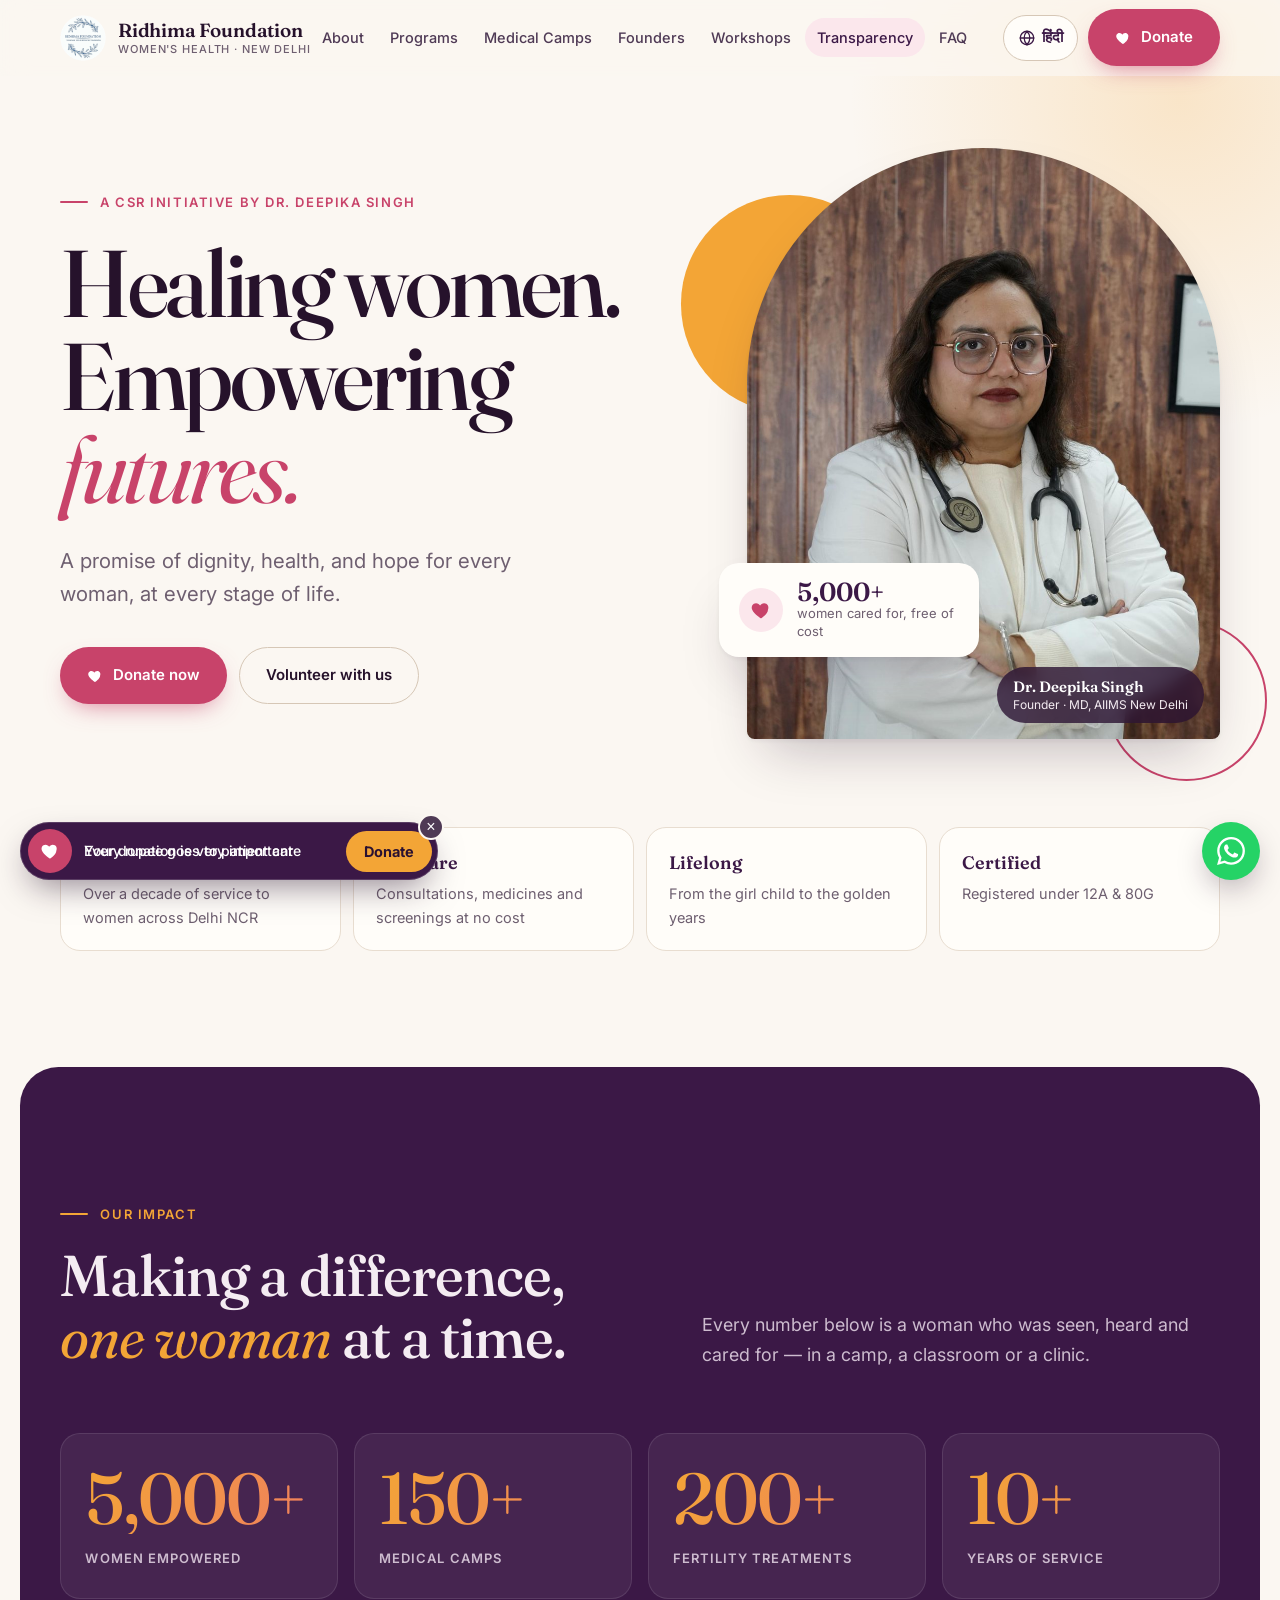
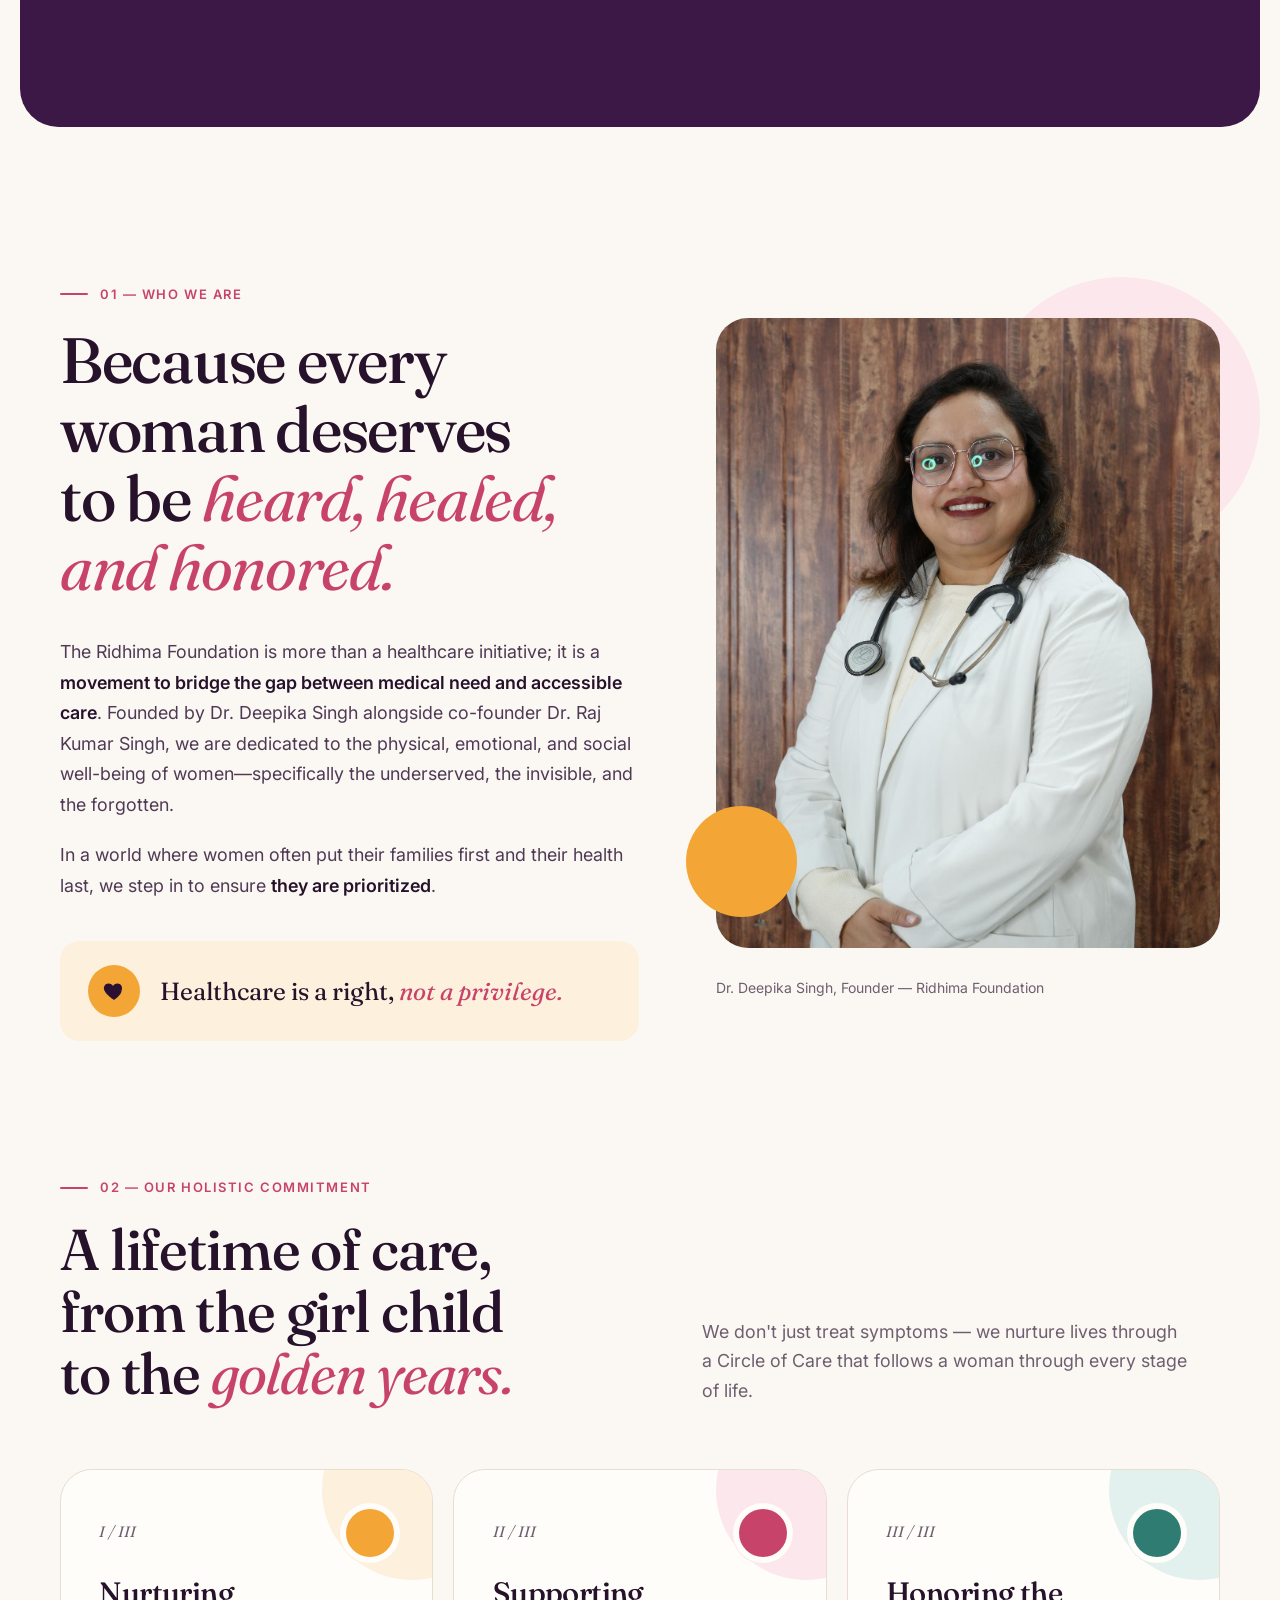
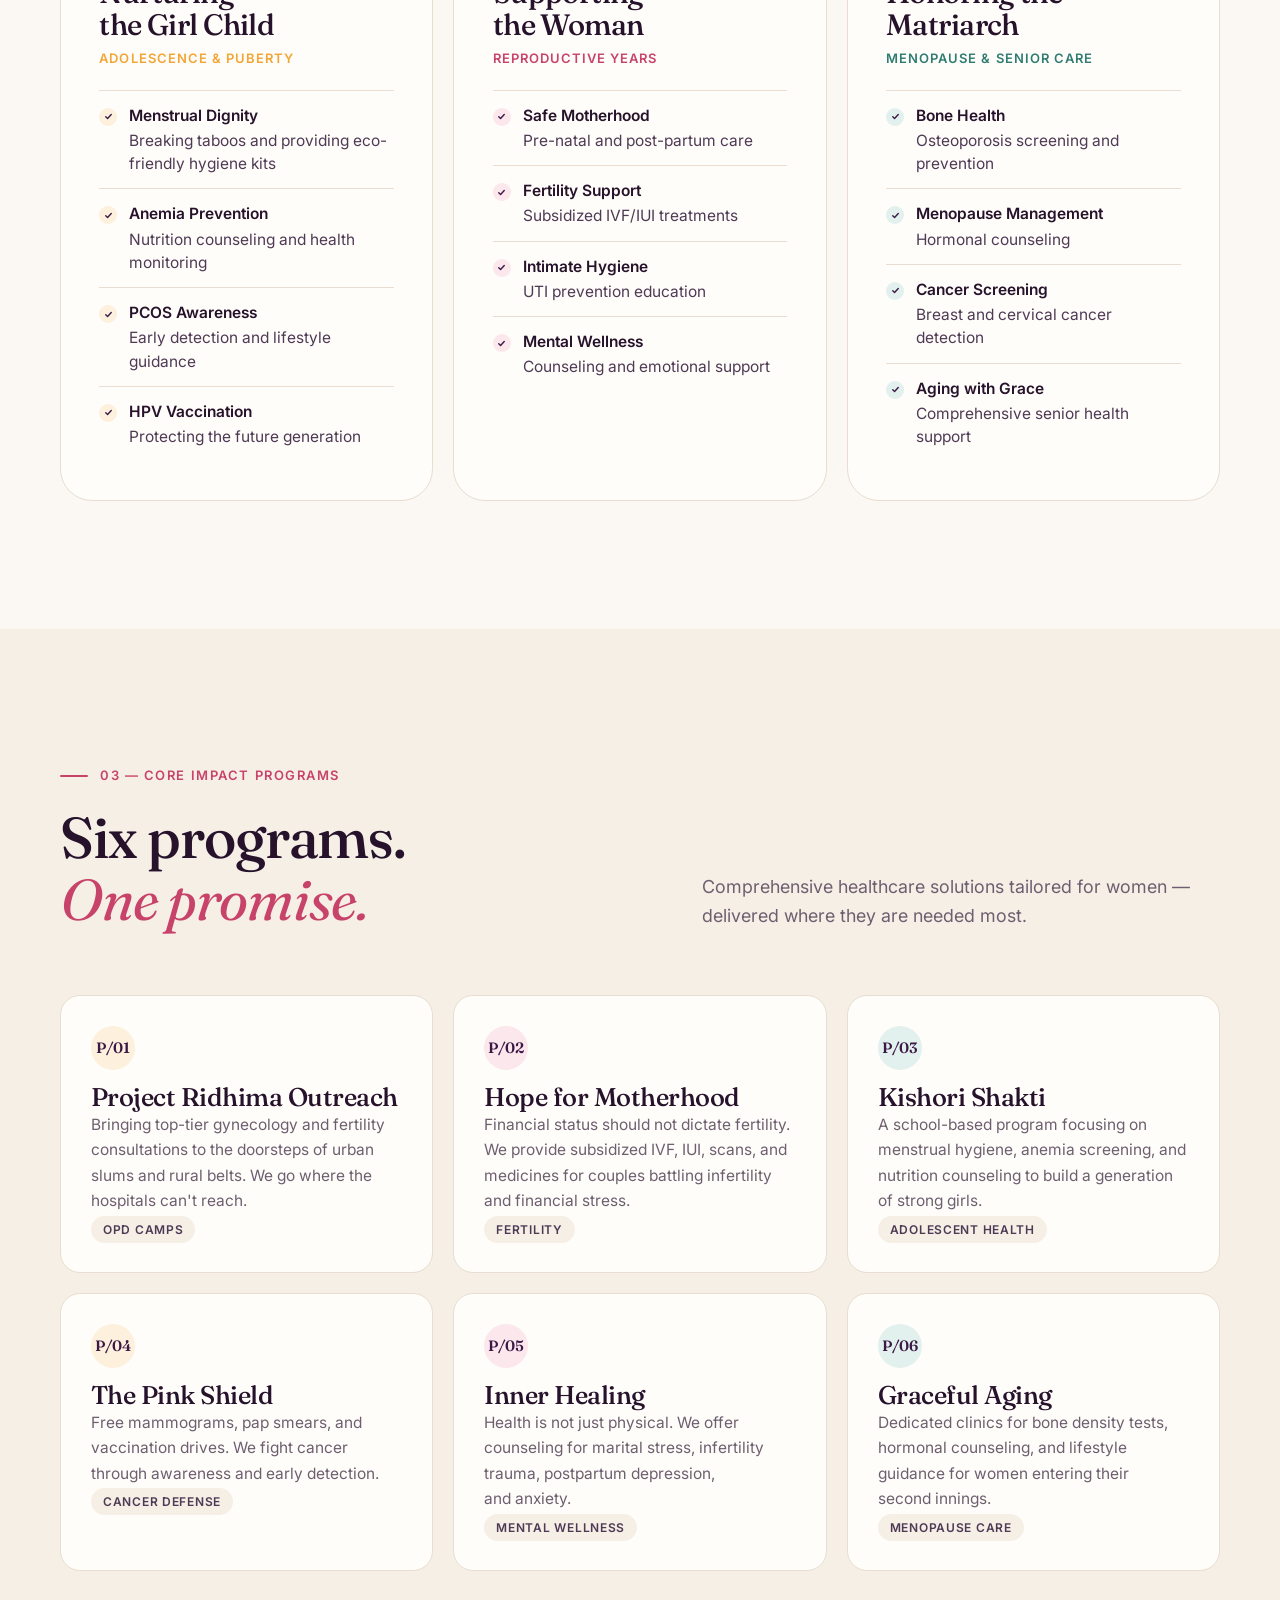
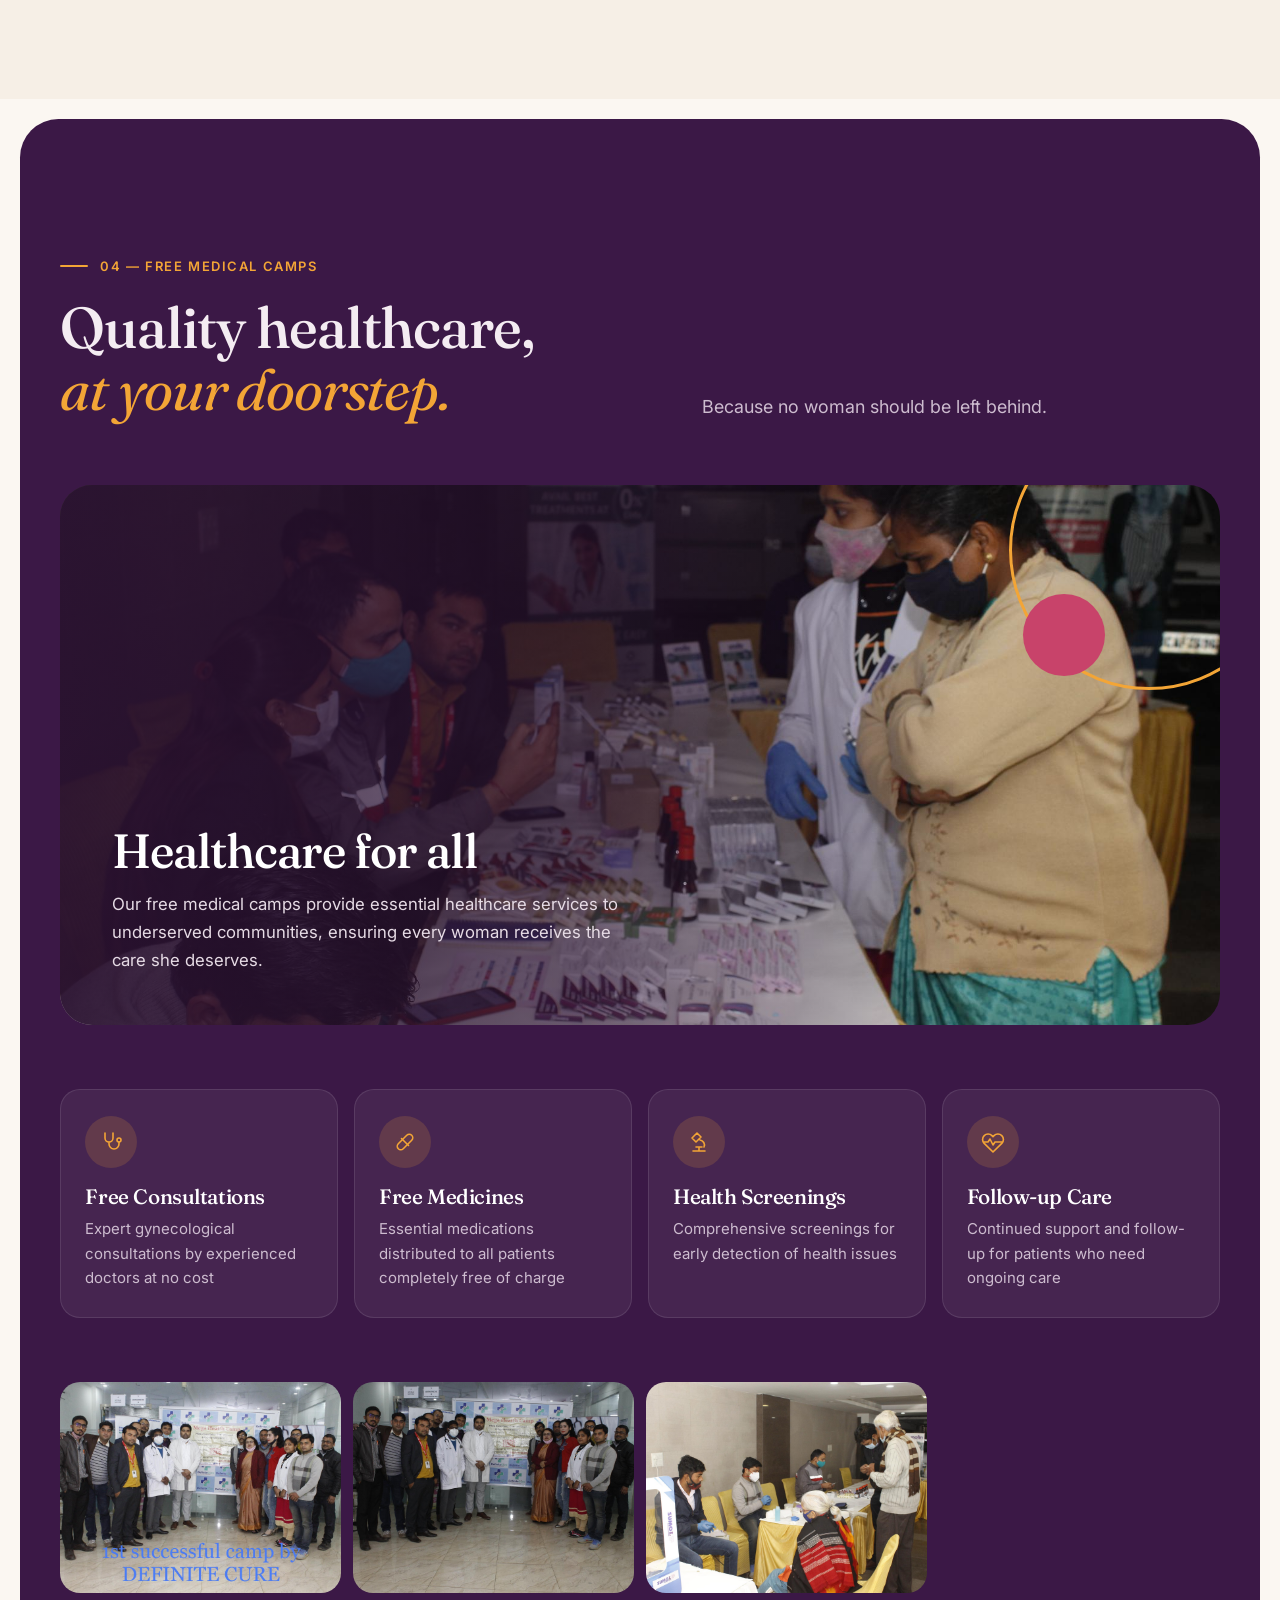
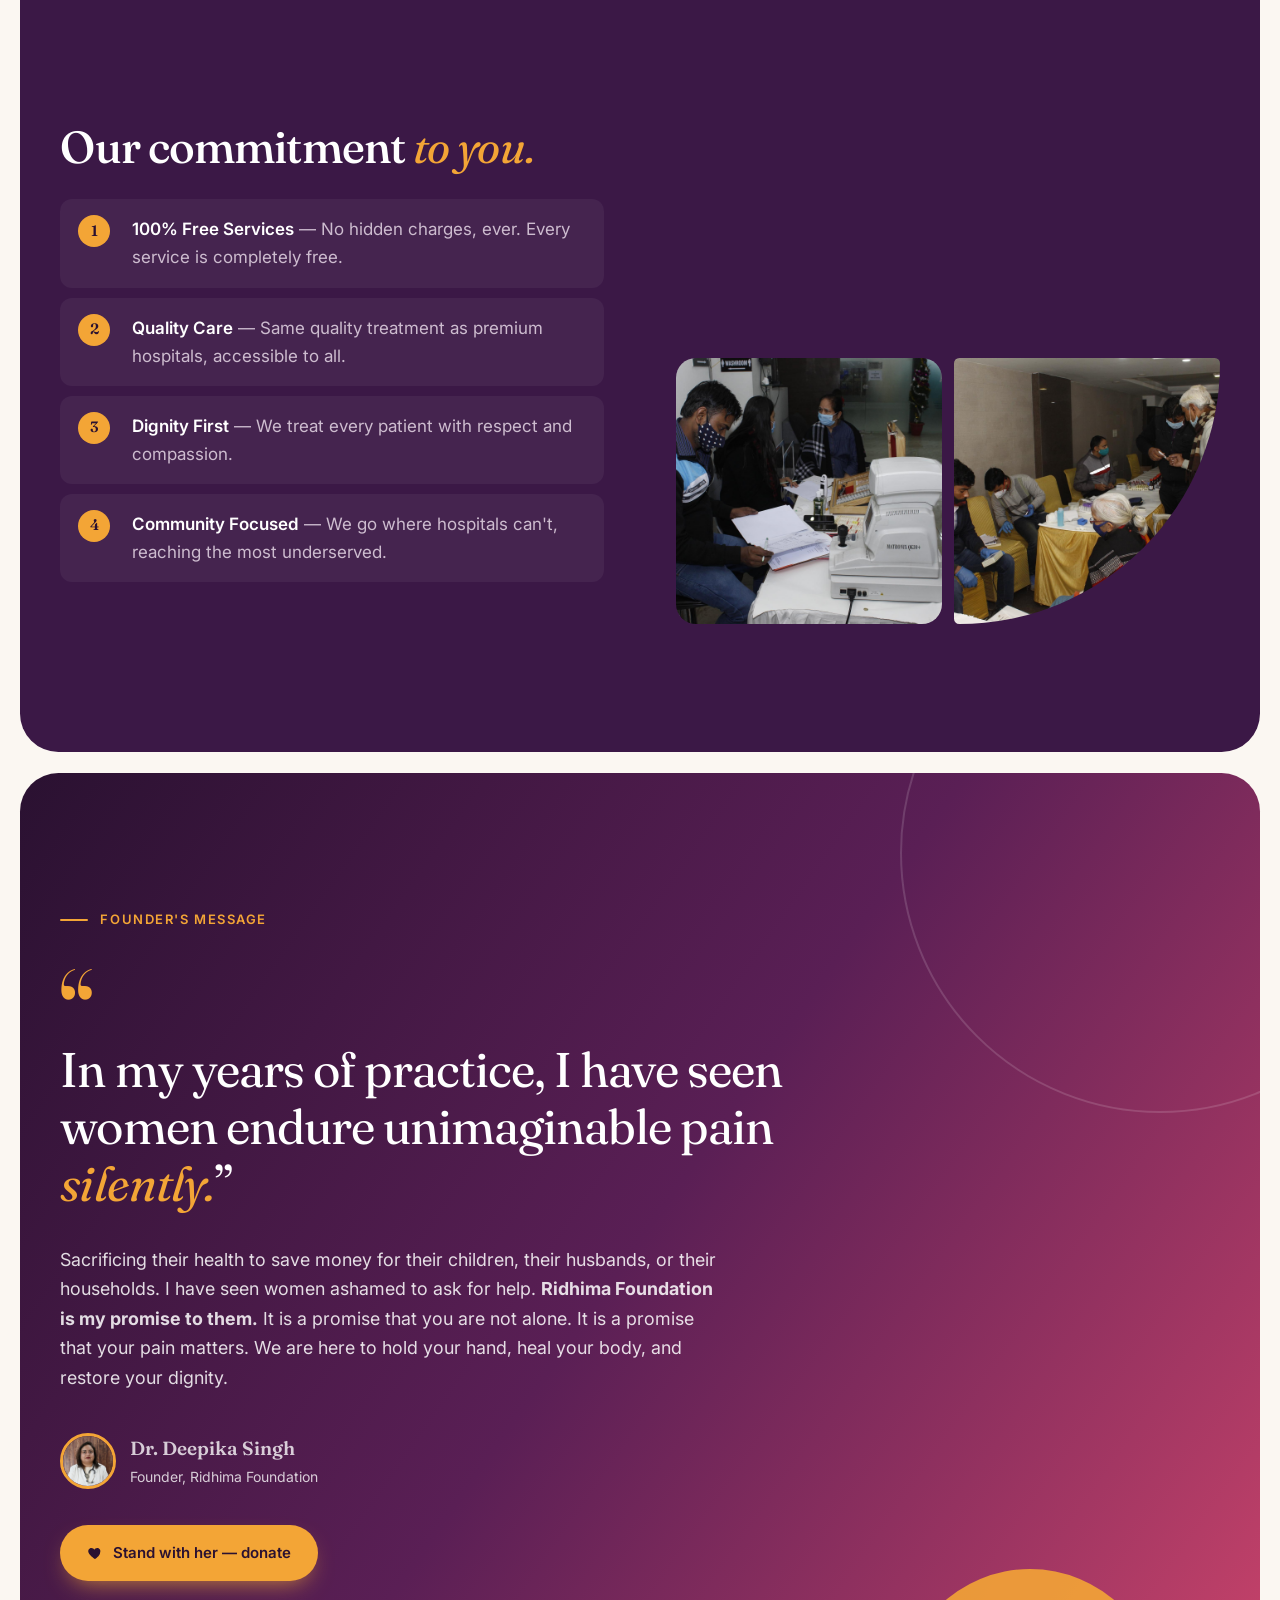
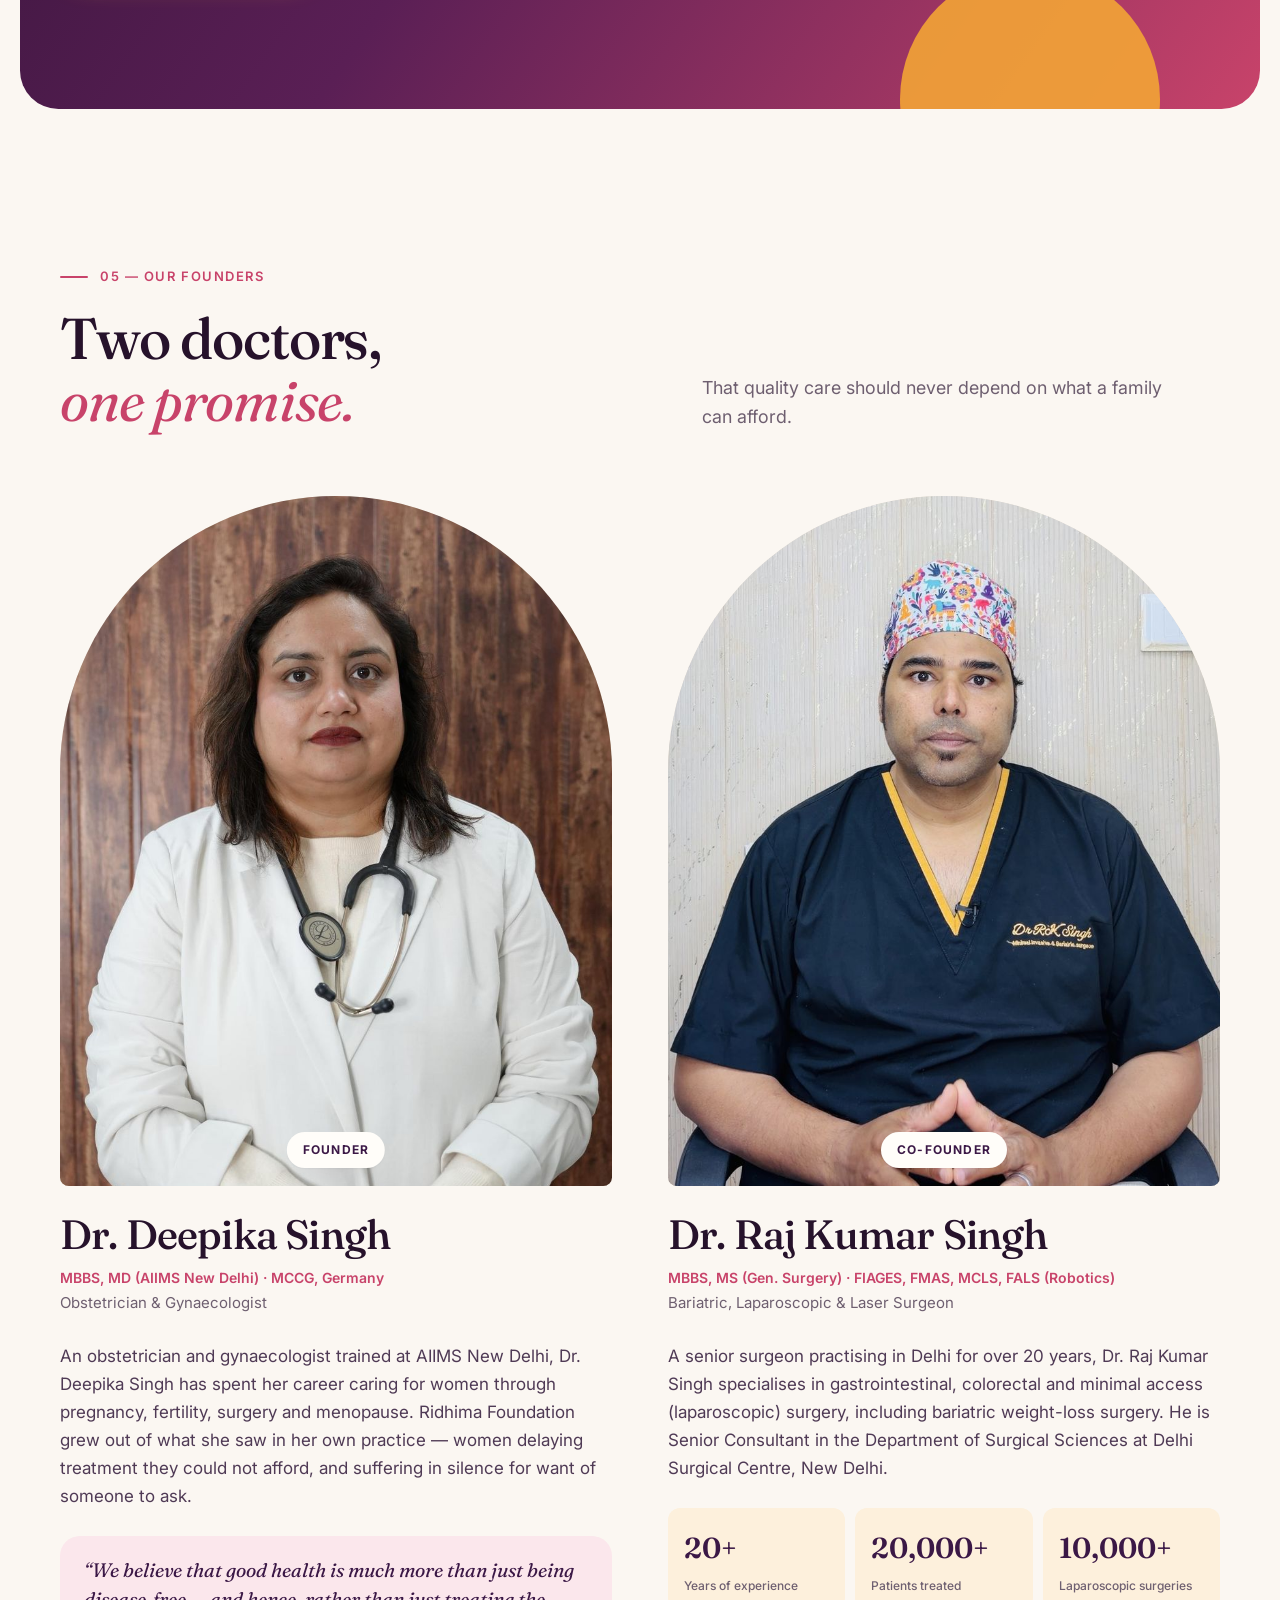
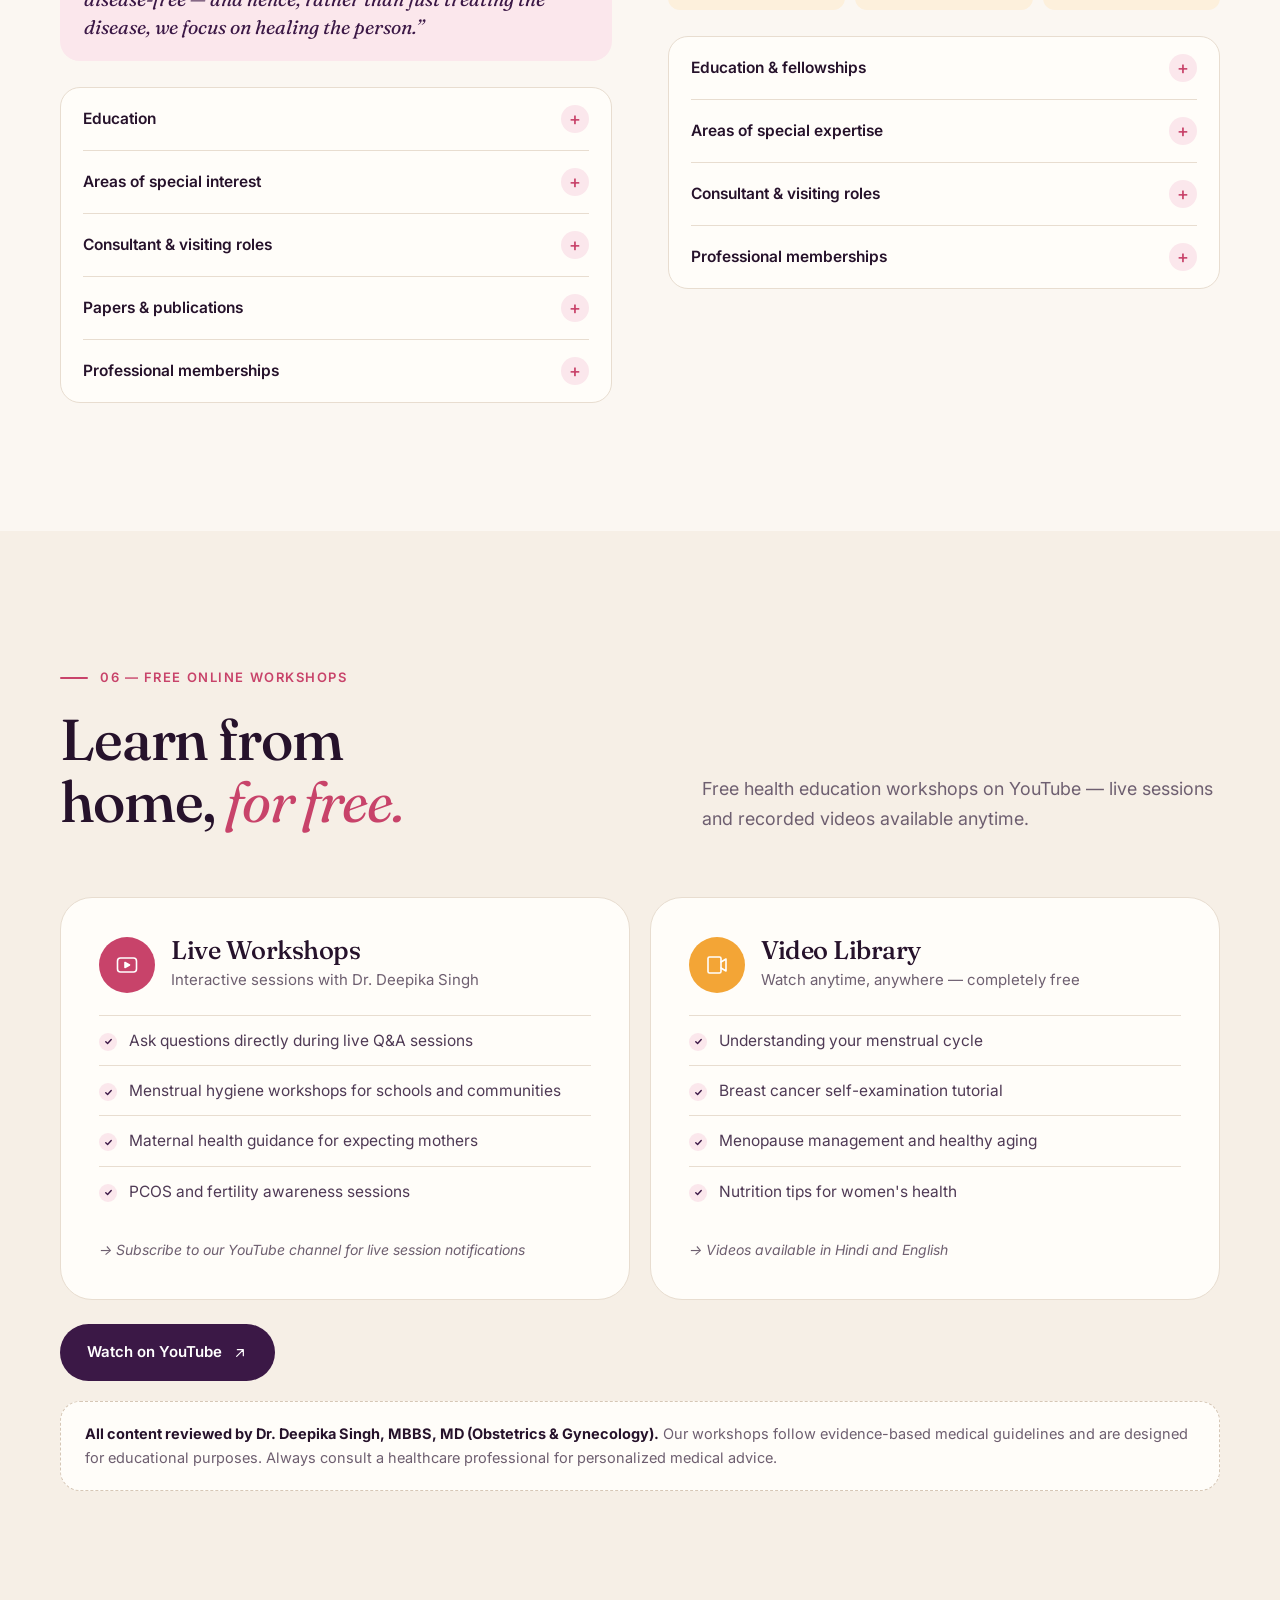
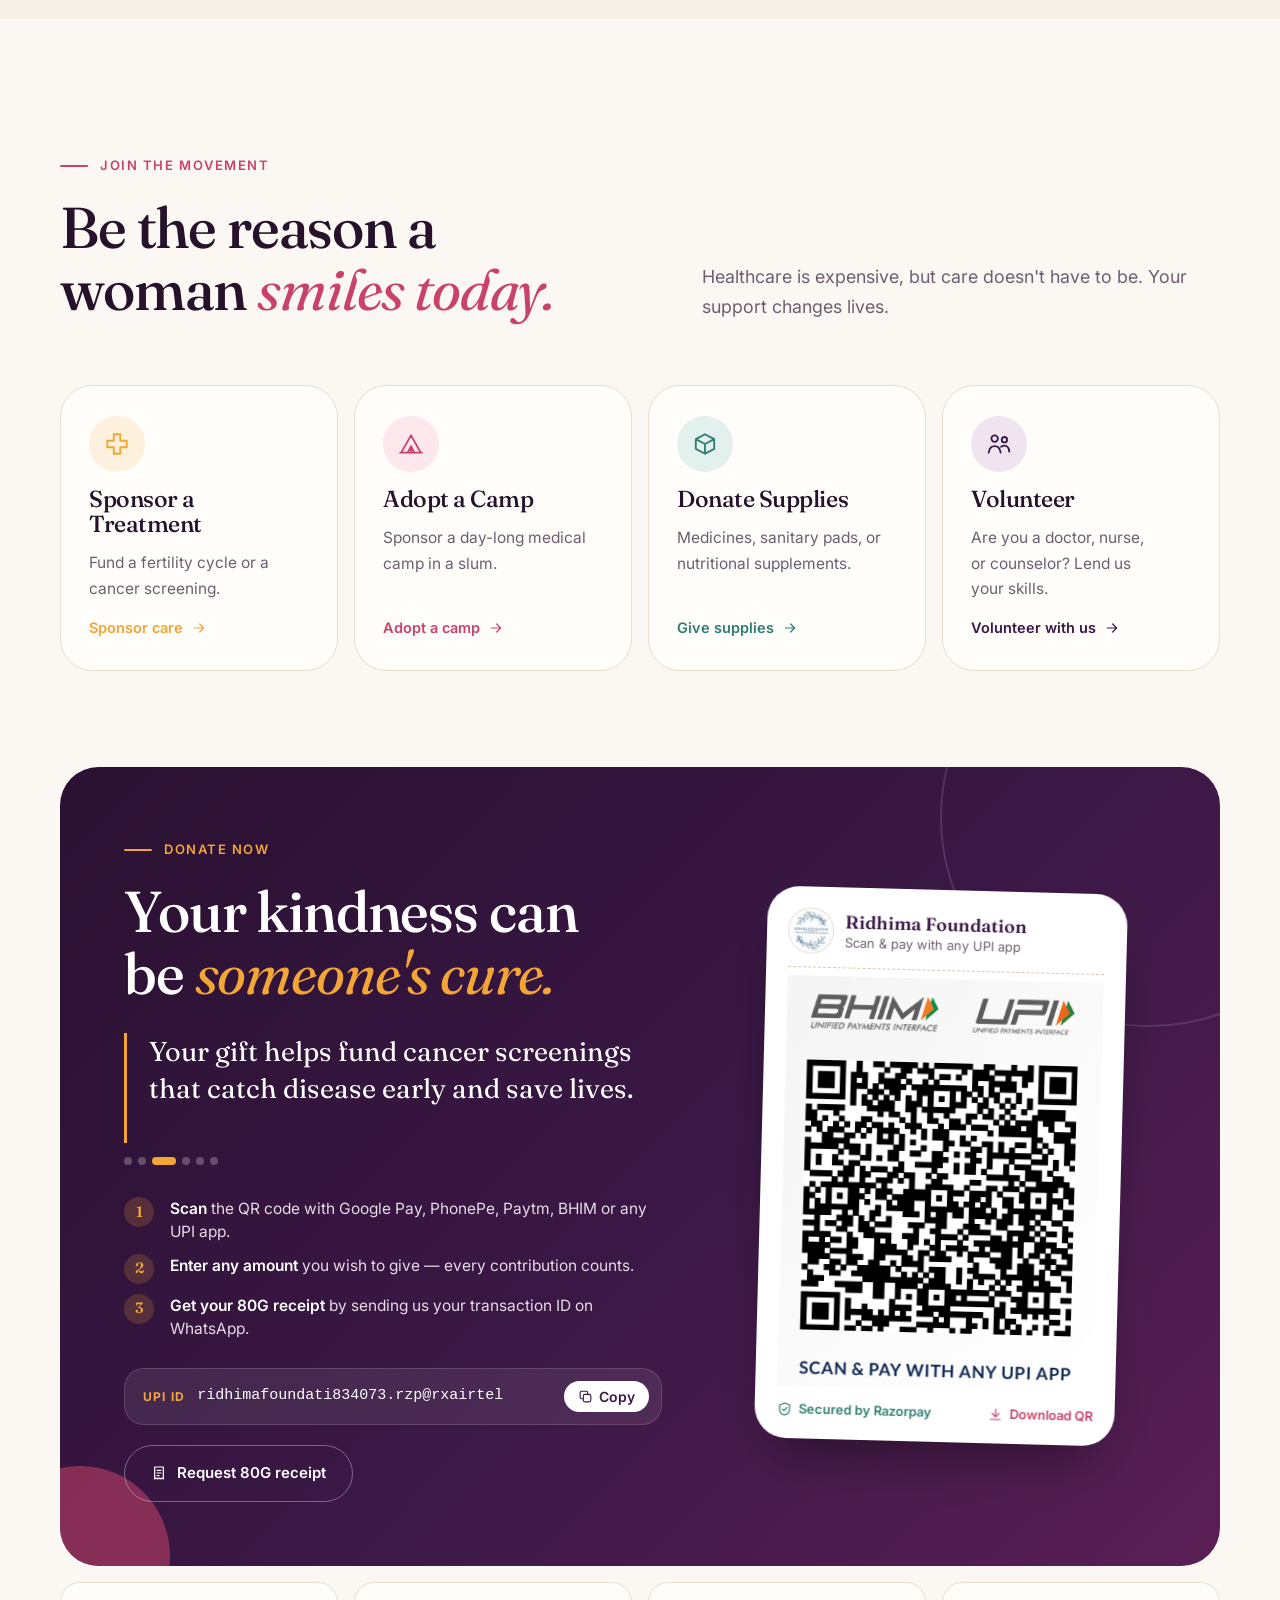
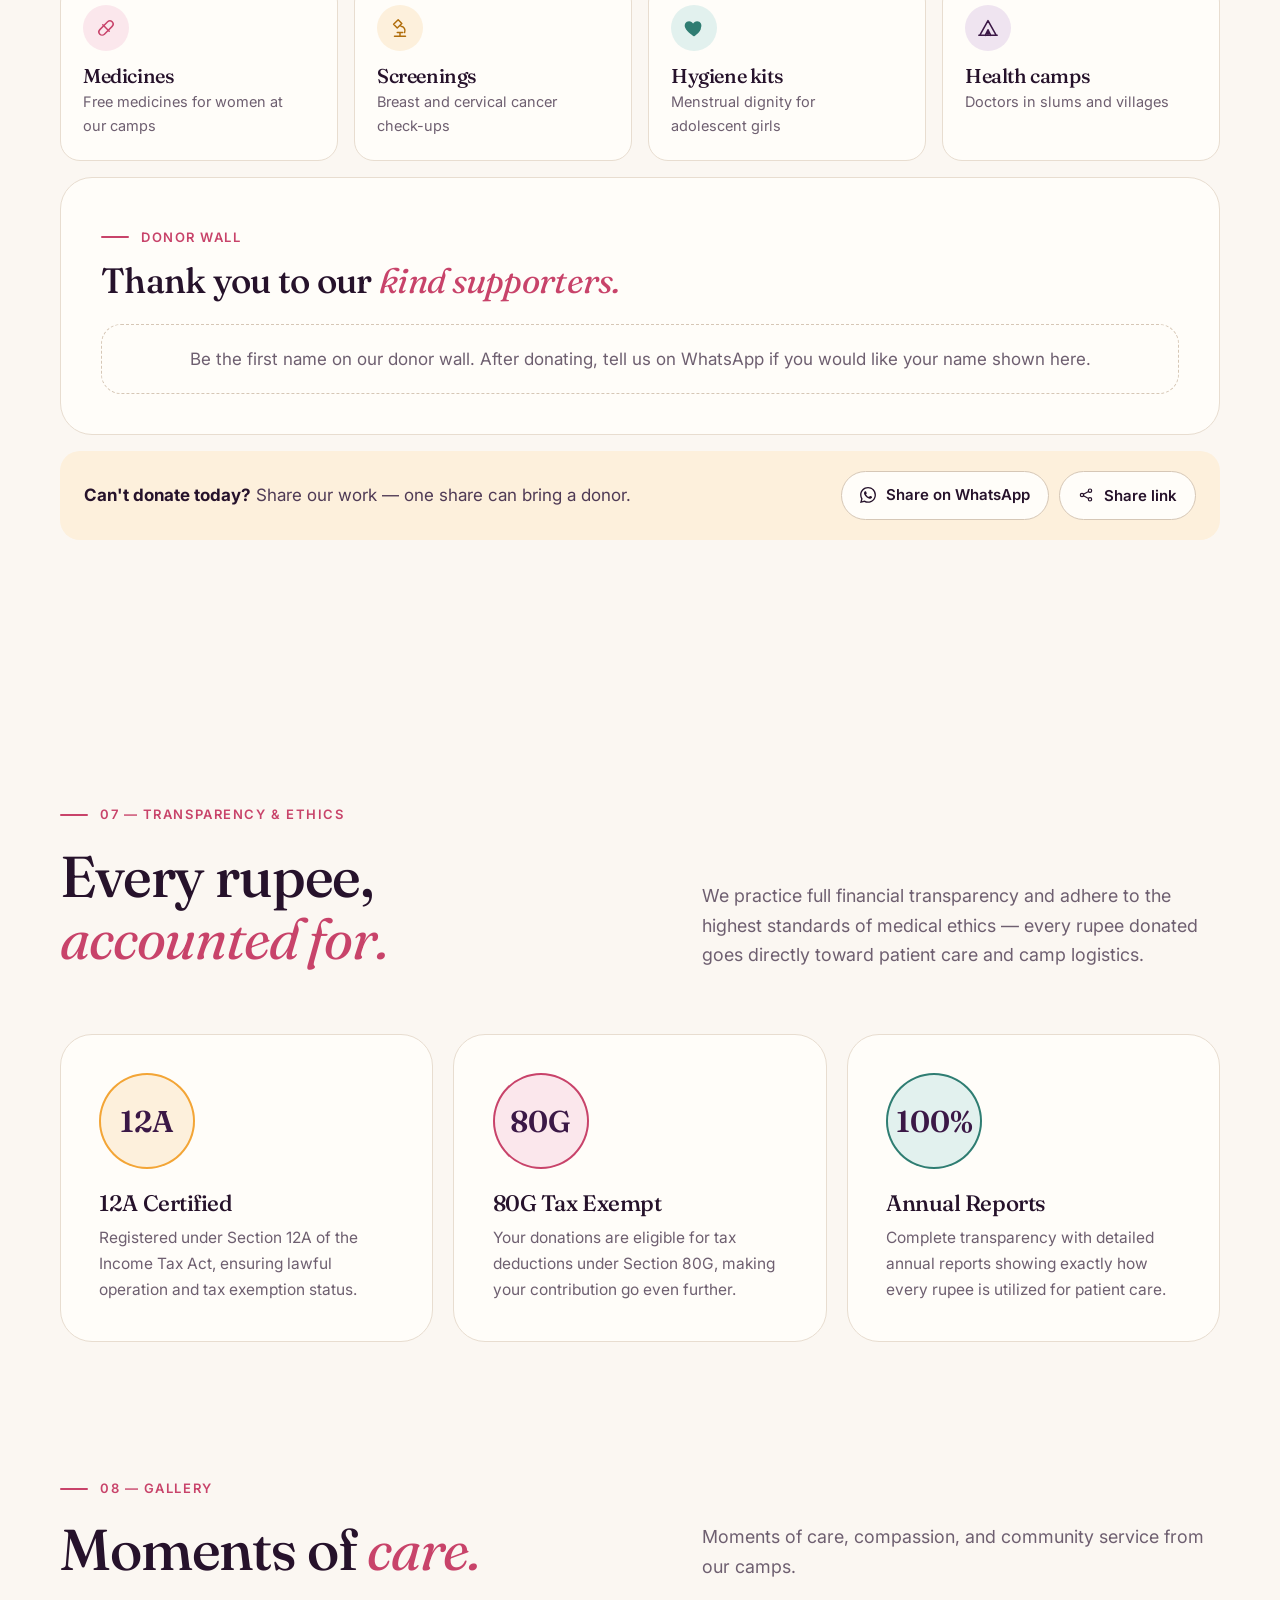
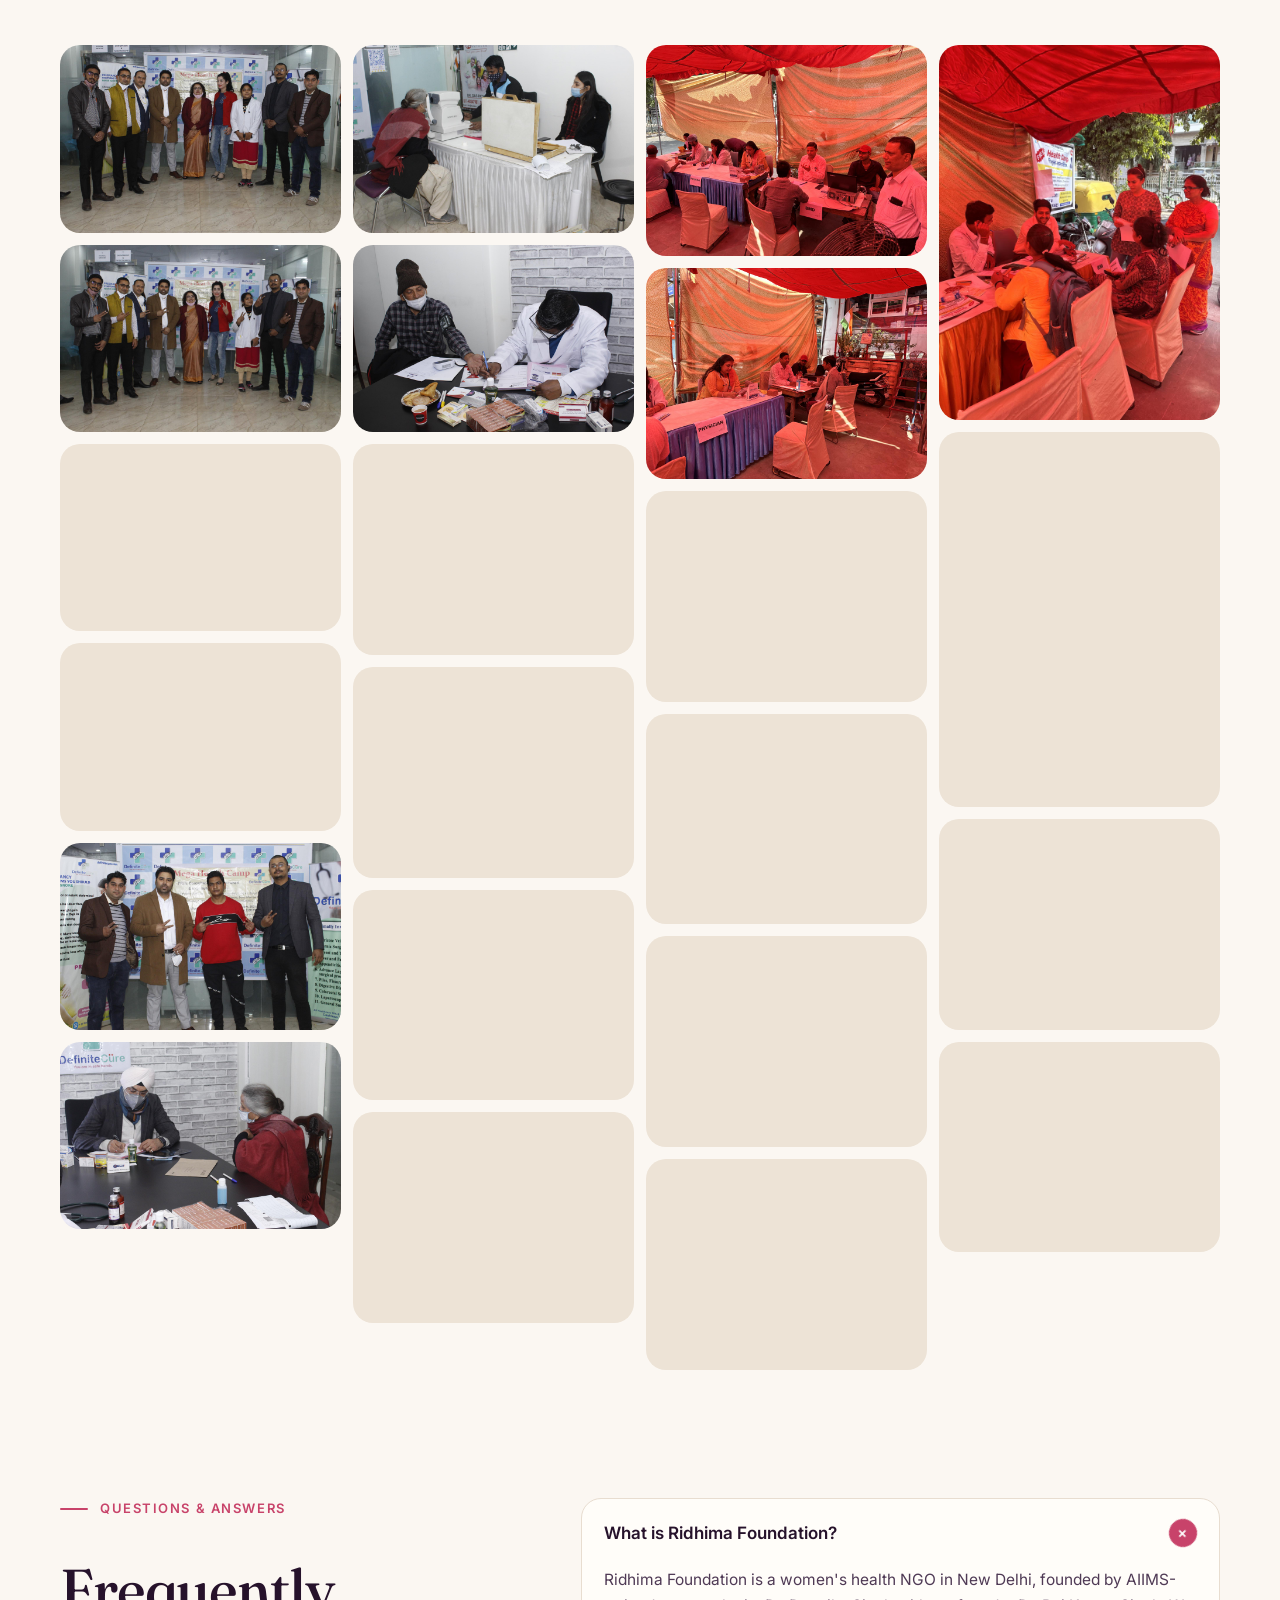
==== index.html @ e801779d "Add UPI donations, donor wall, Hindi version, SEO/AEO and new logo - Donate section with Razorpay UP" ====
<!DOCTYPE html>
<html lang="en">

<head>
    <meta charset="UTF-8">
    <meta name="viewport" content="width=device-width, initial-scale=1.0">
    <title>Ridhima Foundation | Women's Health NGO in Delhi – Free Medical Camps &amp; Donate</title>
    <meta name="description"
        content="Ridhima Foundation is a 12A &amp; 80G registered women's health NGO in New Delhi, founded by AIIMS gynaecologist Dr. Deepika Singh. Free medical camps, cancer screening, menstrual hygiene and fertility support. Donate via UPI.">
    <meta name="author" content="Ridhima Foundation">
    <meta name="robots" content="index, follow, max-image-preview:large, max-snippet:-1">
    <meta name="theme-color" content="#3b1846">
    <link rel="canonical" href="https://ridhimafoundation.org/">
    <link rel="alternate" hreflang="en-IN" href="https://ridhimafoundation.org/">
    <link rel="alternate" hreflang="hi-IN" href="https://ridhimafoundation.org/hi/">
    <link rel="alternate" hreflang="x-default" href="https://ridhimafoundation.org/">

    <meta property="og:type" content="website">
    <meta property="og:site_name" content="Ridhima Foundation">
    <meta property="og:url" content="https://ridhimafoundation.org/">
    <meta property="og:locale" content="en_IN">
    <meta property="og:locale:alternate" content="hi_IN">
    <meta property="og:title" content="Ridhima Foundation — Healing Women. Empowering Futures.">
    <meta property="og:description"
        content="Free medical camps, cancer screening and subsidised fertility care for underserved women in Delhi NCR. Donate via UPI — 12A &amp; 80G registered.">
    <meta property="og:image" content="https://ridhimafoundation.org/assets/og-image.jpg">
    <meta property="og:image:width" content="1200">
    <meta property="og:image:height" content="630">
    <meta property="og:image:alt" content="Dr. Deepika Singh, founder of Ridhima Foundation">
    <meta name="twitter:card" content="summary_large_image">
    <meta name="twitter:title" content="Ridhima Foundation — Healing Women. Empowering Futures.">
    <meta name="twitter:description"
        content="Free medical camps, cancer screening and subsidised fertility care for underserved women in Delhi NCR. Donate via UPI — 12A &amp; 80G registered.">
    <meta name="twitter:image" content="https://ridhimafoundation.org/assets/og-image.jpg">

    <link rel="icon" href="/favicon.ico" sizes="48x48">
    <link rel="icon" type="image/png" sizes="192x192" href="/assets/favicon-192.png">
    <link rel="icon" type="image/png" sizes="96x96" href="/assets/favicon-96.png">
    <link rel="apple-touch-icon" href="/apple-touch-icon.png">
    <link rel="manifest" href="/site.webmanifest">

    <link rel="preconnect" href="https://fonts.googleapis.com">
    <link rel="preconnect" href="https://fonts.gstatic.com" crossorigin>
    <link
        href="https://fonts.googleapis.com/css2?family=Fraunces:ital,opsz,wght@0,9..144,400;0,9..144,500;0,9..144,600;1,9..144,400;1,9..144,500&family=Inter:wght@400;500;600;700&display=swap"
        rel="stylesheet">

    <link rel="stylesheet" href="styles.css">
    <script>document.documentElement.classList.add('js');</script>
    <script defer src="main.js"></script>

    <script type="application/ld+json">
    {
        "@context": "https://schema.org",
        "@graph": [
            {
                "@type": "NGO",
                "@id": "https://ridhimafoundation.org/#org",
                "name": "Ridhima Foundation",
                "alternateName": ["रिधिमा फाउंडेशन", "Ridhima Foundation New Delhi"],
                "url": "https://ridhimafoundation.org/",
                "logo": {
                    "@type": "ImageObject",
                    "url": "https://ridhimafoundation.org/assets/logo.png",
                    "width": 512,
                    "height": 512
                },
                "image": "https://ridhimafoundation.org/assets/og-image.jpg",
                "slogan": "Together for a brighter tomorrow",
                "description": "Ridhima Foundation is a 12A and 80G registered women's health NGO in New Delhi, founded by Dr. Deepika Singh. It runs free medical camps, cancer screening, adolescent and menstrual health programmes, menopause care and subsidised fertility treatment for underserved women in Delhi NCR.",
                "email": "ridhimafoundationofficial@gmail.com",
                "telephone": "+91-8595954095",
                "address": {
                    "@type": "PostalAddress",
                    "streetAddress": "F-11, South Extension Part 1",
                    "addressLocality": "New Delhi",
                    "addressRegion": "Delhi",
                    "postalCode": "110049",
                    "addressCountry": "IN"
                },
                "areaServed": [
                    { "@type": "City", "name": "New Delhi" },
                    { "@type": "AdministrativeArea", "name": "Delhi NCR" }
                ],
                "knowsAbout": ["Women's health", "Free medical camps", "Menstrual hygiene", "Cervical cancer screening", "Breast cancer screening", "PCOS awareness", "Infertility support", "IVF", "Menopause care", "Maternal health", "HPV vaccination"],
                "founder": { "@id": "https://ridhimafoundation.org/#deepika-singh" },
                "member": [
                    { "@id": "https://ridhimafoundation.org/#deepika-singh" },
                    { "@id": "https://ridhimafoundation.org/#raj-kumar-singh" }
                ],
                "sameAs": [
                    "https://www.facebook.com/profile.php?id=61579120950513",
                    "https://www.instagram.com/ridhima_foundation/",
                    "https://www.youtube.com/@ridhimafoundationofficial"
                ],
                "contactPoint": {
                    "@type": "ContactPoint",
                    "contactType": "donations and enquiries",
                    "telephone": "+91-8595954095",
                    "email": "ridhimafoundationofficial@gmail.com",
                    "availableLanguage": ["English", "Hindi"]
                },
                "potentialAction": {
                    "@type": "DonateAction",
                    "name": "Donate to Ridhima Foundation via UPI",
                    "target": "https://ridhimafoundation.org/#donate",
                    "recipient": { "@id": "https://ridhimafoundation.org/#org" }
                }
            },
            {
                "@type": "Person",
                "@id": "https://ridhimafoundation.org/#deepika-singh",
                "name": "Dr. Deepika Singh",
                "honorificSuffix": "MBBS, MD (AIIMS)",
                "jobTitle": "Founder, Ridhima Foundation; Obstetrician & Gynaecologist",
                "image": "https://ridhimafoundation.org/Dr.Deepika/DrDeepikaSingh.jpg",
                "alumniOf": [
                    { "@type": "CollegeOrUniversity", "name": "All India Institute of Medical Sciences, New Delhi" },
                    { "@type": "CollegeOrUniversity", "name": "BRD Medical College" }
                ],
                "knowsAbout": ["Obstetrics", "Gynaecology", "High-risk pregnancy", "Gynae laparoscopic surgery", "IVF and fertility"],
                "worksFor": { "@id": "https://ridhimafoundation.org/#org" }
            },
            {
                "@type": "Person",
                "@id": "https://ridhimafoundation.org/#raj-kumar-singh",
                "name": "Dr. Raj Kumar Singh",
                "honorificSuffix": "MBBS, MS, FIAGES, FMAS",
                "jobTitle": "Co-Founder, Ridhima Foundation; Bariatric, Laparoscopic & Laser Surgeon",
                "image": "https://ridhimafoundation.org/Dr.Raj/DrRajKumarSingh.jpg",
                "alumniOf": { "@type": "CollegeOrUniversity", "name": "Vardhman Mahavir Medical College & Safdarjung Hospital" },
                "knowsAbout": ["General surgery", "Laparoscopic surgery", "Bariatric surgery", "Laser surgery"],
                "worksFor": { "@id": "https://ridhimafoundation.org/#org" }
            },
            {
                "@type": "WebSite",
                "@id": "https://ridhimafoundation.org/#website",
                "url": "https://ridhimafoundation.org/",
                "name": "Ridhima Foundation",
                "publisher": { "@id": "https://ridhimafoundation.org/#org" },
                "inLanguage": ["en-IN", "hi-IN"]
            }
        ]
    }
    </script>
    <script type="application/ld+json" id="ld-faq">
    {
        "@context": "https://schema.org",
        "@type": "FAQPage",
        "mainEntity": [
            {
                "@type": "Question",
                "name": "What is Ridhima Foundation?",
                "acceptedAnswer": { "@type": "Answer", "text": "Ridhima Foundation is a women's health NGO in New Delhi, founded by AIIMS-trained gynaecologist Dr. Deepika Singh with co-founder Dr. Raj Kumar Singh. We run free medical camps, cancer screening, adolescent and menstrual health programmes, menopause care and subsidised fertility treatment for underserved women across Delhi NCR." }
            },
            {
                "@type": "Question",
                "name": "How can I donate to Ridhima Foundation?",
                "acceptedAnswer": { "@type": "Answer", "text": "Scan the UPI QR code on this page with Google Pay, PhonePe, Paytm, BHIM or any UPI app, or pay to the UPI ID ridhimafoundati834073.rzp@rxairtel. You can give any amount, and payments are processed securely by Razorpay." }
            },
            {
                "@type": "Question",
                "name": "Is my donation tax-deductible under Section 80G?",
                "acceptedAnswer": { "@type": "Answer", "text": "Yes. Ridhima Foundation is registered under Sections 12A and 80G of the Income Tax Act, so your donation is eligible for tax deduction under Section 80G. After donating, send your name, PAN, address and UPI transaction ID to us on WhatsApp at +91 8595954095 to receive your 80G receipt." }
            },
            {
                "@type": "Question",
                "name": "How is my donation used?",
                "acceptedAnswer": { "@type": "Answer", "text": "Every rupee donated goes directly toward patient care and camp logistics — free medicines, cancer screenings, menstrual hygiene kits, medical camps and subsidised fertility treatment for women who cannot afford them." }
            },
            {
                "@type": "Question",
                "name": "Are the medical camps really free?",
                "acceptedAnswer": { "@type": "Answer", "text": "Yes. Consultations, medicines and health screenings at our camps are completely free, with no hidden charges. Our camps reach urban slums and rural areas where hospitals are hard to reach." }
            },
            {
                "@type": "Question",
                "name": "Where does Ridhima Foundation work?",
                "acceptedAnswer": { "@type": "Answer", "text": "We work across Delhi NCR, holding camps in urban slums and rural belts. Our office is at F-11, South Extension Part 1, New Delhi." }
            },
            {
                "@type": "Question",
                "name": "How can I volunteer or partner with you for CSR?",
                "acceptedAnswer": { "@type": "Answer", "text": "Doctors, nurses, counsellors and volunteers are always welcome, and companies can adopt a medical camp or sponsor treatments as part of their CSR. Fill in the contact form on this page or message us on WhatsApp at +91 8595954095." }
            },
            {
                "@type": "Question",
                "name": "Do you offer free health workshops?",
                "acceptedAnswer": { "@type": "Answer", "text": "Yes. Dr. Deepika Singh hosts free live workshops and recorded videos on our YouTube channel, in Hindi and English, covering menstrual health, PCOS, pregnancy, breast self-examination and menopause." }
            }
        ]
    }
    </script>
</head>

<body>

    <!-- Icon sprite -->
    <svg width="0" height="0" style="position:absolute" aria-hidden="true">
        <symbol id="i-arrow" viewBox="0 0 24 24" fill="none" stroke="currentColor" stroke-width="1.8"
            stroke-linecap="round" stroke-linejoin="round">
            <path d="M5 12h14M13 6l6 6-6 6" />
        </symbol>
        <symbol id="i-arrow-ur" viewBox="0 0 24 24" fill="none" stroke="currentColor" stroke-width="1.8"
            stroke-linecap="round" stroke-linejoin="round">
            <path d="M7 17L17 7M8 7h9v9" />
        </symbol>
        <symbol id="i-whatsapp" viewBox="0 0 24 24" fill="currentColor">
            <path
                d="M17.47 14.38c-.3-.15-1.75-.86-2.02-.96-.27-.1-.47-.15-.67.15-.2.3-.77.96-.94 1.16-.17.2-.35.22-.64.07-.3-.15-1.25-.46-2.38-1.47-.88-.79-1.47-1.76-1.65-2.06-.17-.3-.02-.46.13-.6.13-.14.3-.35.45-.52.15-.17.2-.3.3-.5.1-.2.05-.37-.03-.52-.07-.15-.67-1.6-.92-2.2-.24-.58-.48-.5-.67-.5h-.57c-.2 0-.52.07-.8.37-.27.3-1.04 1.02-1.04 2.48 0 1.46 1.07 2.88 1.21 3.07.15.2 2.1 3.2 5.08 4.49.71.31 1.26.49 1.7.63.71.22 1.36.19 1.87.12.57-.09 1.75-.72 2-1.41.25-.7.25-1.29.17-1.41-.07-.13-.27-.2-.57-.35zM12.05 21.8h-.01a9.87 9.87 0 01-5.03-1.38l-.36-.21-3.74.98 1-3.65-.24-.37a9.86 9.86 0 01-1.51-5.26c0-5.45 4.44-9.88 9.89-9.88 2.64 0 5.12 1.03 6.99 2.9a9.82 9.82 0 012.89 6.99c0 5.45-4.44 9.88-9.88 9.88zm8.41-18.3A11.81 11.81 0 0012.05 0C5.5 0 .16 5.34.16 11.89c0 2.1.55 4.14 1.59 5.95L.06 24l6.3-1.65a11.88 11.88 0 005.68 1.45h.01c6.55 0 11.89-5.34 11.89-11.89 0-3.18-1.24-6.16-3.48-8.41z" />
        </symbol>
        <symbol id="i-mail" viewBox="0 0 24 24" fill="none" stroke="currentColor" stroke-width="1.6"
            stroke-linecap="round" stroke-linejoin="round">
            <rect x="3" y="5" width="18" height="14" rx="1.5" />
            <path d="M3.5 6l8.5 7 8.5-7" />
        </symbol>
        <symbol id="i-pin" viewBox="0 0 24 24" fill="none" stroke="currentColor" stroke-width="1.6"
            stroke-linecap="round" stroke-linejoin="round">
            <path d="M12 21s-7-6.2-7-11.5a7 7 0 0114 0C19 14.8 12 21 12 21z" />
            <circle cx="12" cy="9.5" r="2.5" />
        </symbol>
        <symbol id="i-steth" viewBox="0 0 24 24" fill="none" stroke="currentColor" stroke-width="1.6"
            stroke-linecap="round" stroke-linejoin="round">
            <path d="M6 3v5a4 4 0 008 0V3M10 12v2a5 5 0 0010 0v-2" />
            <circle cx="20" cy="10" r="2" />
        </symbol>
        <symbol id="i-pill" viewBox="0 0 24 24" fill="none" stroke="currentColor" stroke-width="1.6"
            stroke-linecap="round" stroke-linejoin="round">
            <rect x="2.5" y="8.5" width="19" height="7" rx="3.5" transform="rotate(-45 12 12)" />
            <path d="M8.5 8.5l7 7" />
        </symbol>
        <symbol id="i-scope" viewBox="0 0 24 24" fill="none" stroke="currentColor" stroke-width="1.6"
            stroke-linecap="round" stroke-linejoin="round">
            <path d="M6 21h12M9 17h6M12 17v4M10 3l4 4-5 5-4-4zM13 10a5 5 0 014 7" />
        </symbol>
        <symbol id="i-pulse" viewBox="0 0 24 24" fill="none" stroke="currentColor" stroke-width="1.6"
            stroke-linecap="round" stroke-linejoin="round">
            <path d="M20.8 5.6a5.5 5.5 0 00-7.8 0L12 6.7l-1-1.1a5.5 5.5 0 00-7.8 7.8L12 22l8.8-8.6a5.5 5.5 0 000-7.8z" />
            <path d="M3 12h4l2-3 3 6 2-3h7" />
        </symbol>
        <symbol id="i-live" viewBox="0 0 24 24" fill="none" stroke="currentColor" stroke-width="1.6"
            stroke-linecap="round" stroke-linejoin="round">
            <rect x="2.5" y="5" width="19" height="14" rx="3" />
            <path d="M10 9.5v5l4.5-2.5z" fill="currentColor" />
        </symbol>
        <symbol id="i-library" viewBox="0 0 24 24" fill="none" stroke="currentColor" stroke-width="1.6"
            stroke-linecap="round" stroke-linejoin="round">
            <rect x="3" y="4" width="13" height="16" rx="1.5" />
            <path d="M16 9l5-3v12l-5-3" />
        </symbol>
        <symbol id="i-heart" viewBox="0 0 24 24" fill="currentColor">
            <path d="M12 21s-7.5-4.6-9.6-9.4C.9 8.1 3 4.5 6.6 4.5c2.1 0 3.6 1.2 4.4 2.5.8-1.3 2.3-2.5 4.4-2.5 3.6 0 5.7 3.6 4.2 7.1C19.5 16.4 12 21 12 21z" />
        </symbol>
        <symbol id="i-check" viewBox="0 0 24 24" fill="none" stroke="currentColor" stroke-width="2.4"
            stroke-linecap="round" stroke-linejoin="round">
            <path d="M5 12.5l4.5 4.5L19 7.5" />
        </symbol>
        <symbol id="i-cross" viewBox="0 0 24 24" fill="none" stroke="currentColor" stroke-width="1.7"
            stroke-linecap="round" stroke-linejoin="round">
            <path d="M9 3h6v6h6v6h-6v6H9v-6H3V9h6z" />
        </symbol>
        <symbol id="i-tent" viewBox="0 0 24 24" fill="none" stroke="currentColor" stroke-width="1.7"
            stroke-linecap="round" stroke-linejoin="round">
            <path d="M3 20L12 4l9 16zM12 20v-6l-3 6M12 14l3 6M2 20h20" />
        </symbol>
        <symbol id="i-box" viewBox="0 0 24 24" fill="none" stroke="currentColor" stroke-width="1.7"
            stroke-linecap="round" stroke-linejoin="round">
            <path d="M3.5 7.5L12 3l8.5 4.5v9L12 21l-8.5-4.5zM3.5 7.5L12 12l8.5-4.5M12 12v9" />
        </symbol>
        <symbol id="i-hands" viewBox="0 0 24 24" fill="none" stroke="currentColor" stroke-width="1.7"
            stroke-linecap="round" stroke-linejoin="round">
            <circle cx="8" cy="7" r="3" />
            <circle cx="17" cy="8" r="2.5" />
            <path d="M2.5 20c.5-3.6 2.7-6 5.5-6s5 2.4 5.5 6M14 14.6c.9-.7 1.9-1.1 3-1.1 2.5 0 4.2 2 4.5 5.5" />
        </symbol>
        <symbol id="i-facebook" viewBox="0 0 24 24" fill="currentColor">
            <path
                d="M13.5 21v-7.5h2.5l.4-3h-2.9V8.6c0-.86.24-1.45 1.48-1.45h1.57V4.47A21 21 0 0014.27 4c-2.27 0-3.82 1.39-3.82 3.93v2.57H8v3h2.45V21z" />
        </symbol>
        <symbol id="i-instagram" viewBox="0 0 24 24" fill="none" stroke="currentColor" stroke-width="1.7">
            <rect x="3.5" y="3.5" width="17" height="17" rx="4.5" />
            <circle cx="12" cy="12" r="4" />
            <circle cx="17.3" cy="6.7" r=".6" fill="currentColor" />
        </symbol>
        <symbol id="i-youtube" viewBox="0 0 24 24" fill="currentColor">
            <path
                d="M21.6 7.2a2.5 2.5 0 00-1.77-1.77C18.27 5 12 5 12 5s-6.27 0-7.83.43A2.5 2.5 0 002.4 7.2 26 26 0 002 12a26 26 0 00.4 4.8 2.5 2.5 0 001.77 1.77C5.73 19 12 19 12 19s6.27 0 7.83-.43a2.5 2.5 0 001.77-1.77A26 26 0 0022 12a26 26 0 00-.4-4.8zM10 15V9l5.2 3z" />
        </symbol>
        <symbol id="i-copy" viewBox="0 0 24 24" fill="none" stroke="currentColor" stroke-width="1.8"
            stroke-linecap="round" stroke-linejoin="round">
            <rect x="8.5" y="8.5" width="12" height="12" rx="2.5" />
            <path d="M15.5 8.5V5.5a2 2 0 00-2-2h-8a2 2 0 00-2 2v8a2 2 0 002 2h3" />
        </symbol>
        <symbol id="i-download" viewBox="0 0 24 24" fill="none" stroke="currentColor" stroke-width="1.8"
            stroke-linecap="round" stroke-linejoin="round">
            <path d="M12 4v11M7 10.5l5 5 5-5M4.5 19.5h15" />
        </symbol>
        <symbol id="i-share" viewBox="0 0 24 24" fill="none" stroke="currentColor" stroke-width="1.8"
            stroke-linecap="round" stroke-linejoin="round">
            <circle cx="18" cy="5.5" r="2.5" />
            <circle cx="6" cy="12" r="2.5" />
            <circle cx="18" cy="18.5" r="2.5" />
            <path d="M8.2 10.8l7.6-4.1M8.2 13.2l7.6 4.1" />
        </symbol>
        <symbol id="i-phone" viewBox="0 0 24 24" fill="none" stroke="currentColor" stroke-width="1.8"
            stroke-linecap="round" stroke-linejoin="round">
            <rect x="6" y="2.5" width="12" height="19" rx="2.5" />
            <path d="M10.5 18.5h3" />
        </symbol>
        <symbol id="i-receipt" viewBox="0 0 24 24" fill="none" stroke="currentColor" stroke-width="1.8"
            stroke-linecap="round" stroke-linejoin="round">
            <path d="M5.5 3h13v18l-2.2-1.5L14 21l-2-1.5-2 1.5-2.3-1.5L5.5 21z" />
            <path d="M9 8h6M9 12h6M9 16h3" />
        </symbol>
        <symbol id="i-shield" viewBox="0 0 24 24" fill="none" stroke="currentColor" stroke-width="1.8"
            stroke-linecap="round" stroke-linejoin="round">
            <path d="M12 3l7.5 3v5.5c0 4.6-3.2 8.3-7.5 9.5-4.3-1.2-7.5-4.9-7.5-9.5V6z" />
            <path d="M8.8 12.2l2.2 2.2 4.4-4.6" />
        </symbol>
        <symbol id="i-globe" viewBox="0 0 24 24" fill="none" stroke="currentColor" stroke-width="1.7"
            stroke-linecap="round" stroke-linejoin="round">
            <circle cx="12" cy="12" r="9" />
            <path d="M3 12h18M12 3c2.5 2.6 3.8 5.6 3.8 9s-1.3 6.4-3.8 9c-2.5-2.6-3.8-5.6-3.8-9S9.5 5.6 12 3z" />
        </symbol>
    </svg>

    <a class="skip-link" href="#main">Skip to content</a>

    <!-- Navigation -->
    <header class="nav">
        <div class="wrap">
            <a href="#home" class="brand" aria-label="Ridhima Foundation — home">
                <img src="assets/logo-circle.png" alt="Ridhima Foundation logo" width="46" height="46">
                <span class="brand-name">Ridhima Foundation<small>Women's health · New Delhi</small></span>
            </a>

            <nav aria-label="Primary">
                <ul class="nav-links">
                    <li><a href="#about">About</a></li>
                    <li><a href="#programs">Programs</a></li>
                    <li><a href="#medical-camp">Medical Camps</a></li>
                    <li><a href="#founders">Founders</a></li>
                    <li><a href="#workshops">Workshops</a></li>
                    <li><a href="#transparency">Transparency</a></li>
                    <li><a href="#faq">FAQ</a></li>
                </ul>
            </nav>

            <div class="nav-actions">
                <a class="lang-switch" href="/hi/" hreflang="hi" lang="hi" data-lang-switch
                    aria-label="हिंदी में पढ़ें (Read in Hindi)"><svg aria-hidden="true"><use href="#i-globe" /></svg><span>हिंदी</span></a>
                <a href="#donate" class="btn btn-brand nav-cta"><svg aria-hidden="true" class="heart-ico"><use href="#i-heart" /></svg>Donate</a>
                <button class="menu-toggle" type="button" aria-label="Open menu" aria-expanded="false"
                    aria-controls="mobile-menu"><span></span></button>
            </div>
        </div>
    </header>

    <div class="mobile-menu" id="mobile-menu">
        <a href="#about">About</a>
        <a href="#programs">Programs</a>
        <a href="#medical-camp">Medical Camps</a>
        <a href="#founders">Founders</a>
        <a href="#workshops">Workshops</a>
        <a href="#transparency">Transparency</a>
        <a href="#gallery">Gallery</a>
        <a href="#faq">FAQ</a>
        <a href="#contact">Contact</a>
        <a href="#donate" class="btn btn-brand"><svg aria-hidden="true" class="heart-ico"><use href="#i-heart" /></svg>Donate now</a>
    </div>

    <main id="main">

        <!-- Hero -->
        <section id="home" class="hero">
            <div class="wrap">
                <div class="hero-grid">
                    <div>
                        <span class="eyebrow">A CSR initiative by Dr. Deepika Singh</span>
                        <h1>Healing women.<br>Empowering <span class="serif">futures.</span></h1>
                        <p class="hero-sub">A promise of dignity, health, and hope for every woman, at every stage of
                            life.</p>
                        <div class="hero-actions">
                            <a href="#donate" class="btn btn-brand"><svg aria-hidden="true" class="heart-ico"><use href="#i-heart" /></svg>Donate now</a>
                            <a href="#contact" class="btn btn-ghost" data-topic="Volunteer with Us">Volunteer with
                                us</a>
                        </div>
                    </div>

                    <figure class="hero-media">
                        <img src="Dr.Deepika/hero-portrait.jpg"
                            alt="Dr. Deepika Singh, gynecologist, providing care at free medical camp for women in Delhi"
                            loading="eager" fetchpriority="high" decoding="async">
                        <figcaption class="hero-caption"><strong>Dr. Deepika Singh</strong>Founder · MD, AIIMS New
                            Delhi</figcaption>
                        <span class="shape shape-sun" aria-hidden="true"></span>
                        <span class="shape shape-ring" aria-hidden="true"></span>
                        <div class="hero-float">
                            <span class="heart" aria-hidden="true"><svg><use href="#i-heart" /></svg></span>
                            <span><b>5,000+</b>women cared for, free of cost</span>
                        </div>
                    </figure>
                </div>

                <div class="hero-meta">
                    <div><b>Since</b>Over a decade of service to women across Delhi NCR</div>
                    <div><b>Free care</b>Consultations, medicines and screenings at no cost</div>
                    <div><b>Lifelong</b>From the girl child to the golden years</div>
                    <div><b>Certified</b>Registered under 12A &amp; 80G</div>
                </div>
            </div>
        </section>


        <!-- Impact -->
        <section id="impact" class="section on-dark panel">
            <div class="wrap">
                <div class="section-head split reveal">
                    <div>
                        <span class="eyebrow">Our impact</span>
                        <h2 style="margin-top:20px">Making a difference, <span class="serif">one woman</span> at a time.
                        </h2>
                    </div>
                    <p class="lede">Every number below is a woman who was seen, heard and cared for — in a camp, a
                        classroom or a clinic.</p>
                </div>

                <div class="stats reveal">
                    <div class="stat">
                        <div class="stat-num counter" data-target="5000" data-suffix="+">5,000+</div>
                        <div class="stat-label">Women empowered</div>
                    </div>
                    <div class="stat">
                        <div class="stat-num counter" data-target="150" data-suffix="+">150+</div>
                        <div class="stat-label">Medical camps</div>
                    </div>
                    <div class="stat">
                        <div class="stat-num counter" data-target="200" data-suffix="+">200+</div>
                        <div class="stat-label">Fertility treatments</div>
                    </div>
                    <div class="stat">
                        <div class="stat-num counter" data-target="10" data-suffix="+">10+</div>
                        <div class="stat-label">Years of service</div>
                    </div>
                </div>
            </div>
        </section>

        <!-- About -->
        <section id="about" class="section">
            <div class="wrap">
                <div class="about-grid">
                    <div class="reveal">
                        <span class="eyebrow">01 — Who we are</span>
                        <h2 style="font-size:clamp(2.25rem,5vw,4rem);margin:20px 0 36px;max-width:16ch">Because every
                            woman deserves to be <span class="serif">heard, healed, and honored.</span></h2>
                        <div class="about-copy">
                            <p>The Ridhima Foundation is more than a healthcare initiative; it is a <strong>movement to
                                    bridge the gap between medical need and accessible care</strong>. Founded by Dr.
                                Deepika Singh alongside co-founder Dr. Raj Kumar Singh, we are dedicated to the
                                physical, emotional, and social well-being of women—specifically the underserved, the
                                invisible, and the forgotten.</p>
                            <p>In a world where women often put their families first and their health last, we step in
                                to ensure <strong>they are prioritized</strong>.</p>
                        </div>
                        <div class="principle">
                            <span class="principle-icon" aria-hidden="true"><svg><use href="#i-heart" /></svg></span>
                            <p>Healthcare is a right, <span class="serif">not a privilege.</span></p>
                        </div>
                    </div>

                    <figure class="about-figure reveal">
                        <img src="Dr.Deepika/IMG_2879.jpg" alt="Dr. Deepika Singh with patients" loading="lazy"
                            decoding="async">
                        <figcaption>Dr. Deepika Singh, Founder — Ridhima Foundation</figcaption>
                    </figure>
                </div>
            </div>
        </section>

        <!-- Circle of Care -->
        <section class="section" style="padding-top:0">
            <div class="wrap">
                <div class="section-head split reveal">
                    <div>
                        <span class="eyebrow">02 — Our holistic commitment</span>
                        <h2 style="margin-top:20px">A lifetime of care, from the girl child to the <span
                                class="serif">golden years.</span></h2>
                    </div>
                    <p class="lede">We don't just treat symptoms — we nurture lives through a Circle of Care that
                        follows a woman through every stage of life.</p>
                </div>

                <div class="care-grid reveal">
                    <article class="care-card">
                        <div class="care-top"><span class="care-index">I / III</span>
                            <span class="care-chip" aria-hidden="true"></span>
                        </div>
                        <div>
                            <h3>Nurturing the Girl Child</h3>
                            <p class="stage">Adolescence &amp; puberty</p>
                        </div>
                        <ul class="ticks">
                            <li><strong>Menstrual Dignity</strong>Breaking taboos and providing eco-friendly hygiene
                                kits</li>
                            <li><strong>Anemia Prevention</strong>Nutrition counseling and health monitoring</li>
                            <li><strong>PCOS Awareness</strong>Early detection and lifestyle guidance</li>
                            <li><strong>HPV Vaccination</strong>Protecting the future generation</li>
                        </ul>
                    </article>

                    <article class="care-card">
                        <div class="care-top"><span class="care-index">II / III</span>
                            <span class="care-chip" aria-hidden="true"></span>
                        </div>
                        <div>
                            <h3>Supporting the Woman</h3>
                            <p class="stage">Reproductive years</p>
                        </div>
                        <ul class="ticks">
                            <li><strong>Safe Motherhood</strong>Pre-natal and post-partum care</li>
                            <li><strong>Fertility Support</strong>Subsidized IVF/IUI treatments</li>
                            <li><strong>Intimate Hygiene</strong>UTI prevention education</li>
                            <li><strong>Mental Wellness</strong>Counseling and emotional support</li>
                        </ul>
                    </article>

                    <article class="care-card">
                        <div class="care-top"><span class="care-index">III / III</span>
                            <span class="care-chip" aria-hidden="true"></span>
                        </div>
                        <div>
                            <h3>Honoring the Matriarch</h3>
                            <p class="stage">Menopause &amp; senior care</p>
                        </div>
                        <ul class="ticks">
                            <li><strong>Bone Health</strong>Osteoporosis screening and prevention</li>
                            <li><strong>Menopause Management</strong>Hormonal counseling</li>
                            <li><strong>Cancer Screening</strong>Breast and cervical cancer detection</li>
                            <li><strong>Aging with Grace</strong>Comprehensive senior health support</li>
                        </ul>
                    </article>
                </div>
            </div>
        </section>

        <!-- Programs -->
        <section id="programs" class="section programs">
            <div class="wrap">
                <div class="section-head split reveal">
                    <div>
                        <span class="eyebrow">03 — Core impact programs</span>
                        <h2 style="margin-top:20px">Six programs. <span class="serif">One promise.</span></h2>
                    </div>
                    <p class="lede">Comprehensive healthcare solutions tailored for women — delivered where they are
                        needed most.</p>
                </div>

                <div class="program-grid reveal">
                    <article class="program">
                        <span class="program-num">P/01</span>
                        <div>
                            <h3>Project Ridhima Outreach</h3>
                            <p>Bringing top-tier gynecology and fertility consultations to the doorsteps of urban slums
                                and rural belts. We go where the hospitals can't reach.</p>
                            <span class="program-tag">OPD camps</span>
                        </div>
                    </article>
                    <article class="program">
                        <span class="program-num">P/02</span>
                        <div>
                            <h3>Hope for Motherhood</h3>
                            <p>Financial status should not dictate fertility. We provide subsidized IVF, IUI, scans, and
                                medicines for couples battling infertility and financial stress.</p>
                            <span class="program-tag">Fertility</span>
                        </div>
                    </article>
                    <article class="program">
                        <span class="program-num">P/03</span>
                        <div>
                            <h3>Kishori Shakti</h3>
                            <p>A school-based program focusing on menstrual hygiene, anemia screening, and nutrition
                                counseling to build a generation of strong girls.</p>
                            <span class="program-tag">Adolescent health</span>
                        </div>
                    </article>
                    <article class="program">
                        <span class="program-num">P/04</span>
                        <div>
                            <h3>The Pink Shield</h3>
                            <p>Free mammograms, pap smears, and vaccination drives. We fight cancer through awareness
                                and early detection.</p>
                            <span class="program-tag">Cancer defense</span>
                        </div>
                    </article>
                    <article class="program">
                        <span class="program-num">P/05</span>
                        <div>
                            <h3>Inner Healing</h3>
                            <p>Health is not just physical. We offer counseling for marital stress, infertility trauma,
                                postpartum depression, and anxiety.</p>
                            <span class="program-tag">Mental wellness</span>
                        </div>
                    </article>
                    <article class="program">
                        <span class="program-num">P/06</span>
                        <div>
                            <h3>Graceful Aging</h3>
                            <p>Dedicated clinics for bone density tests, hormonal counseling, and lifestyle guidance for
                                women entering their second innings.</p>
                            <span class="program-tag">Menopause care</span>
                        </div>
                    </article>
                </div>
            </div>
        </section>

        <!-- Medical Camps -->
        <section id="medical-camp" class="section on-dark panel">
            <div class="wrap">
                <div class="section-head split reveal">
                    <div>
                        <span class="eyebrow">04 — Free medical camps</span>
                        <h2 style="margin-top:20px">Quality healthcare, <span class="serif">at your doorstep.</span>
                        </h2>
                    </div>
                    <p class="lede">Because no woman should be left behind.</p>
                </div>

                <div class="camp-hero reveal">
                    <img src="MedicalCamp/IMG_0355.jpg" alt="Medical camp in action — doctors distributing medicines"
                        loading="lazy" decoding="async">
                    <span class="shape shape-arc" aria-hidden="true"></span>
                    <div class="camp-hero-copy">
                        <h3>Healthcare for all</h3>
                        <p>Our free medical camps provide essential healthcare services to underserved communities,
                            ensuring every woman receives the care she deserves.</p>
                    </div>
                </div>

                <div class="benefits reveal">
                    <div class="benefit">
                        <span class="ico"><svg aria-hidden="true"><use href="#i-steth" /></svg></span>
                        <h4>Free Consultations</h4>
                        <p>Expert gynecological consultations by experienced doctors at no cost</p>
                    </div>
                    <div class="benefit">
                        <span class="ico"><svg aria-hidden="true"><use href="#i-pill" /></svg></span>
                        <h4>Free Medicines</h4>
                        <p>Essential medications distributed to all patients completely free of charge</p>
                    </div>
                    <div class="benefit">
                        <span class="ico"><svg aria-hidden="true"><use href="#i-scope" /></svg></span>
                        <h4>Health Screenings</h4>
                        <p>Comprehensive screenings for early detection of health issues</p>
                    </div>
                    <div class="benefit">
                        <span class="ico"><svg aria-hidden="true"><use href="#i-pulse" /></svg></span>
                        <h4>Follow-up Care</h4>
                        <p>Continued support and follow-up for patients who need ongoing care</p>
                    </div>
                </div>

                <div class="camp-strip reveal">
                    <button type="button" data-lightbox data-group="camp"><img src="MedicalCamp/IMG_0356.jpg"
                            alt="Camp activity" loading="lazy" decoding="async"></button>
                    <button type="button" data-lightbox data-group="camp"><img src="MedicalCamp/IMG_0357.jpg"
                            alt="Patient care" loading="lazy" decoding="async"></button>
                    <button type="button" data-lightbox data-group="camp"><img src="MedicalCamp/IMG_0358.jpg"
                            alt="Medical team" loading="lazy" decoding="async"></button>
                    <button type="button" data-lightbox data-group="camp"><img src="MedicalCamp/IMG_0365.jpg"
                            alt="Community outreach" loading="lazy" decoding="async"></button>
                </div>

                <div class="commit reveal">
                    <div>
                        <h3>Our commitment <span class="serif">to you.</span></h3>
                        <ol class="commit-list">
                            <li><span><strong>100% Free Services</strong> — No hidden charges, ever. Every service is
                                    completely free.</span></li>
                            <li><span><strong>Quality Care</strong> — Same quality treatment as premium hospitals,
                                    accessible to all.</span></li>
                            <li><span><strong>Dignity First</strong> — We treat every patient with respect and
                                    compassion.</span></li>
                            <li><span><strong>Community Focused</strong> — We go where hospitals can't, reaching the
                                    most underserved.</span></li>
                        </ol>
                    </div>
                    <div class="commit-photos">
                        <button type="button" data-lightbox data-group="camp"><img src="MedicalCamp/IMG_0366.jpg"
                                alt="Camp activity" loading="lazy" decoding="async"></button>
                        <button type="button" data-lightbox data-group="camp"><img src="MedicalCamp/IMG_0367.jpg"
                                alt="Patient care" loading="lazy" decoding="async"></button>
                        <button type="button" data-lightbox data-group="camp"><img src="MedicalCamp/IMG_0371.jpg"
                                alt="Medical team" loading="lazy" decoding="async"></button>
                        <button type="button" data-lightbox data-group="camp"><img src="MedicalCamp/IMG_0372.jpg"
                                alt="Helping hands" loading="lazy" decoding="async"></button>
                    </div>
                </div>
            </div>
        </section>

        <!-- Founder's Message -->
        <section class="message panel" aria-labelledby="message-title">
            <span class="shape msg-circle-a" aria-hidden="true"></span>
            <span class="shape msg-circle-b" aria-hidden="true"></span>
            <div class="wrap">
                <span class="eyebrow" id="message-title">Founder's message</span>
                <blockquote>
                    In my years of practice, I have seen women endure unimaginable pain <span
                        class="serif">silently.</span>&rdquo;
                </blockquote>
                <p class="quote-rest">Sacrificing their health to save money for their children, their husbands, or
                    their households. I have seen women ashamed to ask for help. <strong>Ridhima Foundation is my
                        promise to them.</strong> It is a promise that you are not alone. It is a promise that your pain
                    matters. We are here to hold your hand, heal your body, and restore your dignity.</p>
                <cite>
                    <img src="Dr.Deepika/DrDeepikaSingh.jpg" alt="" loading="lazy" decoding="async">
                    <span><b>Dr. Deepika Singh</b>Founder, Ridhima Foundation</span>
                </cite>
                <a href="#donate" class="btn btn-sun message-cta"><svg aria-hidden="true" class="heart-ico"><use href="#i-heart" /></svg>Stand with her — donate</a>
            </div>
        </section>

        <!-- Founders -->
        <section id="founders" class="section">
            <div class="wrap">
                <div class="section-head split reveal">
                    <div>
                        <span class="eyebrow">05 — Our founders</span>
                        <h2 style="margin-top:20px">Two doctors, <span class="serif">one promise.</span></h2>
                    </div>
                    <p class="lede">That quality care should never depend on what a family can afford.</p>
                </div>

                <div class="founders-grid">

                    <!-- Dr. Deepika Singh -->
                    <article class="founder reveal">
                        <div class="founder-photo">
                            <img src="Dr.Deepika/DrDeepikaSingh.jpg"
                                alt="Dr. Deepika Singh, MBBS, MD (AIIMS) - Founder of Ridhima Foundation"
                                loading="lazy" decoding="async">
                            <span class="founder-role">Founder</span>
                        </div>
                        <div>
                            <h3>Dr. Deepika Singh</h3>
                            <p class="creds">MBBS, MD (AIIMS New Delhi) · MCCG, Germany</p>
                            <p class="speciality">Obstetrician &amp; Gynaecologist</p>
                        </div>
                        <p class="bio">An obstetrician and gynaecologist trained at AIIMS New Delhi, Dr. Deepika Singh
                            has spent her career caring for women through pregnancy, fertility, surgery and menopause.
                            Ridhima Foundation grew out of what she saw in her own practice — women delaying treatment
                            they could not afford, and suffering in silence for want of someone to ask.</p>
                        <blockquote>&ldquo;We believe that good health is much more than just being disease-free — and hence,
                            rather than just treating the disease, we focus on healing the person.&rdquo;</blockquote>

                        <div class="facts">
                            <details>
                                <summary>Education</summary>
                                <div class="body">
                                    <ul>
                                        <li>MD, Obstetrics &amp; Gynaecology — AIIMS, New Delhi</li>
                                        <li>MBBS — BRD Medical College</li>
                                        <li>Senior Resident — AIIMS, New Delhi</li>
                                        <li>MCCG — Germany</li>
                                    </ul>
                                </div>
                            </details>
                            <details>
                                <summary>Areas of special interest</summary>
                                <div class="body tags">
                                    <span>High-Risk Pregnancy &amp; Delivery</span>
                                    <span>Gynae Laparoscopic Surgery</span>
                                    <span>Diagnostic Laparoscopy &amp; Hysteroscopy</span>
                                    <span>Ovarian Cystectomy &amp; Salpingectomy</span>
                                    <span>Gynae Oncology</span>
                                    <span>Obstetric &amp; Gynaecologic Ultrasound</span>
                                    <span>Family Planning</span>
                                    <span>IVF &amp; Fertility</span>
                                </div>
                            </details>
                            <details>
                                <summary>Consultant &amp; visiting roles</summary>
                                <div class="body">
                                    <p>Attending Consultant at <strong>Max Saket</strong> and <strong>Max
                                            Panchsheel</strong>; visiting consultant at <strong>Cloudnine
                                            Hospital</strong>, <strong>SAMA Hospital</strong> (Siri Fort Road),
                                        <strong>Irene Hospital</strong> (Kalkaji) and <strong>Oncoplus
                                            Hospital</strong> (Defence Colony).</p>
                                </div>
                            </details>
                            <details>
                                <summary>Papers &amp; publications</summary>
                                <div class="body">
                                    <ul class="pubs">
                                        <li><span>Assessment of Lower Segment Caesarean Scar by Transvaginal
                                                Ultrasound and MRI</span> (thesis paper) — Deepika, Kumar S, Sharma R,
                                            Roy KK, Sharma JB, Singh N. <em>Ann. Int. Med. Den. Res.</em> 2019;5(4).
                                        </li>
                                        <li><span>Cervicovesical Fistula — A Rare Case Report in a 24-Year-Old Woman
                                                with Secondary Amenorrhoea</span> — Deepika, Deka D, Dadhwal V.
                                            <em>Asian Journal of Medical Research</em>, 2019.</li>
                                        <li><span>Congenital Absence of the Cervix — Its Place in the Present
                                                Classification of Female Genital Tract Malformation</span> — Deepika,
                                            Deka D, Dadhwal V, Malhotra N, Sharma A. <em>Ann. Int. Med. Den. Res.</em>
                                            2019;5(4).</li>
                                    </ul>
                                </div>
                            </details>
                            <details>
                                <summary>Professional memberships</summary>
                                <div class="body tags">
                                    <span>AOGD</span>
                                    <span>Indian Fertility Society</span>
                                    <span>Society of Fetal Medicine</span>
                                </div>
                            </details>
                        </div>
                    </article>

                    <!-- Dr. Raj Kumar Singh -->
                    <article class="founder reveal">
                        <div class="founder-photo">
                            <img src="Dr.Raj/DrRajKumarSingh.jpg"
                                alt="Dr. Raj Kumar Singh, MBBS, MS, FIAGES, FMAS - Co-Founder of Ridhima Foundation"
                                loading="lazy" decoding="async">
                            <span class="founder-role">Co-Founder</span>
                        </div>
                        <div>
                            <h3>Dr. Raj Kumar Singh</h3>
                            <p class="creds">MBBS, MS (Gen. Surgery) · FIAGES, FMAS, MCLS, FALS (Robotics)</p>
                            <p class="speciality">Bariatric, Laparoscopic &amp; Laser Surgeon</p>
                        </div>
                        <p class="bio">A senior surgeon practising in Delhi for over 20 years, Dr. Raj Kumar Singh
                            specialises in gastrointestinal, colorectal and minimal access (laparoscopic) surgery,
                            including bariatric weight-loss surgery. He is Senior Consultant in the Department of
                            Surgical Sciences at Delhi Surgical Centre, New Delhi.</p>

                        <div class="mini-stats">
                            <div><b>20+</b><span>Years of experience</span></div>
                            <div><b>20,000+</b><span>Patients treated</span></div>
                            <div><b>10,000+</b><span>Laparoscopic surgeries</span></div>
                        </div>

                        <div class="facts">
                            <details>
                                <summary>Education &amp; fellowships</summary>
                                <div class="body">
                                    <ul>
                                        <li>MS, General Surgery — VMMC &amp; Safdarjung Hospital, New Delhi</li>
                                        <li>MBBS — VMMC &amp; Safdarjung Hospital, New Delhi</li>
                                        <li>Senior Resident — VMMC &amp; Safdarjung Hospital, New Delhi</li>
                                        <li>FIAGES — Indian Association of Gastrointestinal Endo Surgeons</li>
                                        <li>FMAS — Fellowship in Minimal Access Surgery</li>
                                        <li>FALS (Robotics) &amp; MCLS — International College of Laparoscopic
                                            Surgeons</li>
                                    </ul>
                                </div>
                            </details>
                            <details>
                                <summary>Areas of special expertise</summary>
                                <div class="body tags">
                                    <span>Bariatric (Weight-Loss) Surgery</span>
                                    <span>Laparoscopic Cholecystectomy</span>
                                    <span>Hernia Repair — TAPP, TEP, IPOM Plus</span>
                                    <span>Laser Treatment for Piles, Fissure &amp; Fistula</span>
                                    <span>Laser Varicose Vein &amp; Venaseal</span>
                                    <span>GI &amp; Colorectal Cancer Surgery</span>
                                    <span>Laparoscopic Gynae — TLH &amp; Myomectomy</span>
                                    <span>Emergency &amp; Trauma Surgery</span>
                                </div>
                            </details>
                            <details>
                                <summary>Consultant &amp; visiting roles</summary>
                                <div class="body">
                                    <p>Senior Consultant, Department of Surgical Sciences, <strong>Delhi Surgical
                                            Centre</strong>. Visiting consultant and faculty at <strong>Max
                                            Saket</strong>, <strong>Max Panchsheel</strong>, <strong>Max
                                            Patparganj</strong>, <strong>Sir Ganga Ram</strong>,
                                        <strong>Apollo</strong>, <strong>Fortis Vasant Kunj</strong>, <strong>SAMA
                                            Hospital</strong> (Siri Fort Road), <strong>Irene Hospital</strong>
                                        (Kalkaji) and <strong>Oncoplus Hospital</strong> (Defence Colony).</p>
                                </div>
                            </details>
                            <details>
                                <summary>Professional memberships</summary>
                                <div class="body tags">
                                    <span>Delhi Medical Council (DMC)</span>
                                    <span>Association of Surgeons of India (ASI)</span>
                                    <span>AMASI</span>
                                    <span>IAGES</span>
                                    <span>Indian Medical Association (IMA)</span>
                                    <span>Indian Hernia Society (IHS)</span>
                                    <span>SELSI</span>
                                </div>
                            </details>
                        </div>
                    </article>
                </div>
            </div>
        </section>

        <!-- Workshops -->
        <section id="workshops" class="section workshops">
            <div class="wrap">
                <div class="section-head split reveal">
                    <div>
                        <span class="eyebrow">06 — Free online workshops</span>
                        <h2 style="margin-top:20px">Learn from home, <span class="serif">for free.</span></h2>
                    </div>
                    <p class="lede">Free health education workshops on YouTube — live sessions and recorded videos
                        available anytime.</p>
                </div>

                <div class="workshop-grid reveal">
                    <article class="workshop">
                        <div class="workshop-head">
                            <span class="workshop-icon" style="background:var(--rose)"><svg aria-hidden="true">
                                    <use href="#i-live" />
                                </svg></span>
                            <div>
                                <h3>Live Workshops</h3>
                                <p>Interactive sessions with Dr. Deepika Singh</p>
                            </div>
                        </div>
                        <ul class="ticks">
                            <li>Ask questions directly during live Q&amp;A sessions</li>
                            <li>Menstrual hygiene workshops for schools and communities</li>
                            <li>Maternal health guidance for expecting mothers</li>
                            <li>PCOS and fertility awareness sessions</li>
                        </ul>
                        <p class="note">→ Subscribe to our YouTube channel for live session notifications</p>
                    </article>

                    <article class="workshop">
                        <div class="workshop-head">
                            <span class="workshop-icon" style="background:var(--marigold)"><svg aria-hidden="true">
                                    <use href="#i-library" />
                                </svg></span>
                            <div>
                                <h3>Video Library</h3>
                                <p>Watch anytime, anywhere — completely free</p>
                            </div>
                        </div>
                        <ul class="ticks">
                            <li>Understanding your menstrual cycle</li>
                            <li>Breast cancer self-examination tutorial</li>
                            <li>Menopause management and healthy aging</li>
                            <li>Nutrition tips for women's health</li>
                        </ul>
                        <p class="note">→ Videos available in Hindi and English</p>
                    </article>
                </div>

                <div style="margin-top:24px" class="reveal">
                    <a href="https://youtube.com/@ridhimafoundationofficial?si=cLL3S_lnHxnJZMgI" target="_blank"
                        rel="noopener noreferrer" class="btn btn-primary">Watch on YouTube
                        <svg aria-hidden="true"><use href="#i-arrow-ur" /></svg></a>
                </div>

                <p class="review-note">
                    <strong>All content reviewed by Dr. Deepika Singh, MBBS, MD (Obstetrics &amp; Gynecology).</strong>
                    Our workshops follow evidence-based medical guidelines and are designed for educational purposes.
                    Always consult a healthcare professional for personalized medical advice.
                </p>
            </div>
        </section>

        <!-- Ways to help -->
        <section id="get-involved" class="section" style="padding-bottom:0">
            <div class="wrap">
                <div class="section-head split reveal">
                    <div>
                        <span class="eyebrow">Join the movement</span>
                        <h2 style="margin-top:20px">Be the reason a woman <span class="serif">smiles today.</span></h2>
                    </div>
                    <p class="lede">Healthcare is expensive, but care doesn't have to be. Your support changes lives.</p>
                </div>

                <div class="give-grid reveal">
                    <a href="#donate" class="give">
                        <span class="ico"><svg aria-hidden="true"><use href="#i-cross" /></svg></span>
                        <h3>Sponsor a Treatment</h3>
                        <p>Fund a fertility cycle or a cancer screening.</p>
                        <span class="more">Sponsor care <svg aria-hidden="true"><use href="#i-arrow" /></svg></span>
                    </a>
                    <a href="#contact" class="give" data-topic="CSR Partnership">
                        <span class="ico"><svg aria-hidden="true"><use href="#i-tent" /></svg></span>
                        <h3>Adopt a Camp</h3>
                        <p>Sponsor a day-long medical camp in a slum.</p>
                        <span class="more">Adopt a camp <svg aria-hidden="true"><use href="#i-arrow" /></svg></span>
                    </a>
                    <a href="#contact" class="give" data-topic="Donation Query">
                        <span class="ico"><svg aria-hidden="true"><use href="#i-box" /></svg></span>
                        <h3>Donate Supplies</h3>
                        <p>Medicines, sanitary pads, or nutritional supplements.</p>
                        <span class="more">Give supplies <svg aria-hidden="true"><use href="#i-arrow" /></svg></span>
                    </a>
                    <a href="#contact" class="give" data-topic="Volunteer with Us">
                        <span class="ico"><svg aria-hidden="true"><use href="#i-hands" /></svg></span>
                        <h3>Volunteer</h3>
                        <p>Are you a doctor, nurse, or counselor? Lend us your skills.</p>
                        <span class="more">Volunteer with us <svg aria-hidden="true"><use href="#i-arrow" /></svg></span>
                    </a>
                </div>
            </div>
        </section>

        <!-- Donate -->
        <section id="donate" class="section donate-section" aria-labelledby="donate-title">
            <div class="wrap">
                <div class="donate on-dark reveal">
                    <span class="shape donate-ring" aria-hidden="true"></span>
                    <span class="shape donate-sun" aria-hidden="true"></span>

                    <div class="donate-copy">
                        <span class="eyebrow">Donate now</span>
                        <h2 id="donate-title">Your kindness can be <span class="serif">someone's cure.</span></h2>

                        <ul class="rotator rotator-lg" data-rotator data-interval="4500">
                            <li class="is-active">Your donation is very important — it keeps our medical camps free for every woman.</li>
                            <li>Your money can help a woman get the health care she has put off for years.</li>
                            <li>Your gift helps fund cancer screenings that catch disease early and save lives.</li>
                            <li>Help a girl stay healthy, confident and in school with menstrual hygiene support.</li>
                            <li>Every rupee goes directly to patient care and camp logistics.</li>
                            <li>Healthcare is a right, not a privilege. Together, we create hope.</li>
                        </ul>
                        <div class="rotator-dots" aria-hidden="true"></div>

                        <ol class="donate-steps">
                            <li><span><b>Scan</b> the QR code with Google Pay, PhonePe, Paytm, BHIM or any UPI app.</span></li>
                            <li><span><b>Enter any amount</b> you wish to give — every contribution counts.</span></li>
                            <li><span><b>Get your 80G receipt</b> by sending us your transaction ID on WhatsApp.</span></li>
                        </ol>

                        <div class="upi-id">
                            <span class="upi-label">UPI ID</span>
                            <code id="upi-id">ridhimafoundati834073.rzp@rxairtel</code>
                            <button type="button" class="copy-btn" data-copy="#upi-id"><svg aria-hidden="true"><use href="#i-copy" /></svg><span>Copy</span></button>
                        </div>

                        <div class="donate-actions">
                            <a class="btn btn-sun upi-pay"
                                href="upi://pay?cu=INR&amp;mc=8062&amp;mode=19&amp;pa=ridhimafoundati834073.rzp@rxairtel&amp;tn=Payment%20To%20RIDHIMA%20FOUNDATION&amp;tr=Tz9TFvOs0wNGgVqrv2"><svg aria-hidden="true"><use href="#i-phone" /></svg>Pay with UPI app</a>
                            <a class="btn btn-ghost" href="https://wa.me/918595954095?text=Hello%20Ridhima%20Foundation%2C%20I%20have%20made%20a%20donation.%20Please%20share%20my%2080G%20receipt.%0AName%3A%20%0APAN%3A%20%0AAddress%3A%20%0AAmount%3A%20%0AUPI%20transaction%20ID%3A%20%0AShow%20my%20name%20on%20the%20donor%20wall%20(Yes%2FNo)%3A%20"
                                target="_blank" rel="noopener noreferrer"><svg aria-hidden="true"><use href="#i-receipt" /></svg>Request 80G receipt</a>
                        </div>
                    </div>

                    <figure class="qr-card">
                        <div class="qr-head">
                            <img src="assets/logo-circle.png" alt="" width="44" height="44" loading="lazy">
                            <span><b>Ridhima Foundation</b>Scan &amp; pay with any UPI app</span>
                        </div>
                        <img class="qr-img" src="assets/donate-qr.png"
                            alt="UPI QR code to donate to Ridhima Foundation — scan with Google Pay, PhonePe, Paytm or BHIM"
                            width="444" height="578" loading="lazy" decoding="async">
                        <figcaption>
                            <span class="secure"><svg aria-hidden="true"><use href="#i-shield" /></svg>Secured by Razorpay</span>
                            <a href="assets/ridhima-foundation-donate-qr.jpg" download class="qr-download"><svg aria-hidden="true"><use href="#i-download" /></svg>Download QR</a>
                        </figcaption>
                    </figure>
                </div>

                <div class="donate-uses reveal">
                    <div>
                        <span class="ico"><svg aria-hidden="true"><use href="#i-pill" /></svg></span>
                        <h3>Medicines</h3>
                        <p>Free medicines for women at our camps</p>
                    </div>
                    <div>
                        <span class="ico"><svg aria-hidden="true"><use href="#i-scope" /></svg></span>
                        <h3>Screenings</h3>
                        <p>Breast and cervical cancer check-ups</p>
                    </div>
                    <div>
                        <span class="ico"><svg aria-hidden="true"><use href="#i-heart" /></svg></span>
                        <h3>Hygiene kits</h3>
                        <p>Menstrual dignity for adolescent girls</p>
                    </div>
                    <div>
                        <span class="ico"><svg aria-hidden="true"><use href="#i-tent" /></svg></span>
                        <h3>Health camps</h3>
                        <p>Doctors in slums and villages</p>
                    </div>
                </div>

                <div class="donor-wall reveal" id="donors">
                    <div class="donor-head">
                        <div>
                            <span class="eyebrow">Donor wall</span>
                            <h3>Thank you to our <span class="serif">kind supporters.</span></h3>
                        </div>
                        <p class="donor-count" data-donor-count hidden><b></b> <span>kind hearts have supported our work</span></p>
                    </div>
                    <ul class="donor-list" data-donor-list></ul>
                    <p class="donor-empty" data-donor-empty>Be the first name on our donor wall. After donating, tell us
                        on WhatsApp if you would like your name shown here.</p>
                    <button type="button" class="btn btn-ghost donor-more" data-donor-more hidden>Show all donors</button>
                </div>

                <div class="share-strip reveal">
                    <p><b>Can't donate today?</b> Share our work — one share can bring a donor.</p>
                    <div class="share-actions">
                        <a class="btn btn-ghost" target="_blank" rel="noopener noreferrer"
                            href="https://wa.me/?text=Ridhima%20Foundation%20provides%20free%20health%20care%20to%20women%20in%20Delhi%20NCR.%20Please%20support%20them%3A%20https%3A%2F%2Fridhimafoundation.org%2F%23donate"><svg aria-hidden="true"><use href="#i-whatsapp" /></svg>Share on WhatsApp</a>
                        <button type="button" class="btn btn-ghost" data-share><svg aria-hidden="true"><use href="#i-share" /></svg><span>Share link</span></button>
                    </div>
                </div>
            </div>
        </section>

        <!-- Transparency -->
        <section id="transparency" class="section">
            <div class="wrap">
                <div class="section-head split reveal">
                    <div>
                        <span class="eyebrow">07 — Transparency &amp; ethics</span>
                        <h2 style="margin-top:20px">Every rupee, <span class="serif">accounted for.</span></h2>
                    </div>
                    <p class="lede">We practice full financial transparency and adhere to the highest standards of
                        medical ethics — every rupee donated goes directly toward patient care and camp logistics.</p>
                </div>

                <div class="trust-grid reveal">
                    <div class="trust">
                        <div class="badge">12<span class="serif">A</span></div>
                        <h3>12A Certified</h3>
                        <p>Registered under Section 12A of the Income Tax Act, ensuring lawful operation and tax
                            exemption status.</p>
                    </div>
                    <div class="trust">
                        <div class="badge">80<span class="serif">G</span></div>
                        <h3>80G Tax Exempt</h3>
                        <p>Your donations are eligible for tax deductions under Section 80G, making your contribution go
                            even further.</p>
                    </div>
                    <div class="trust">
                        <div class="badge">100<span class="serif">%</span></div>
                        <h3>Annual Reports</h3>
                        <p>Complete transparency with detailed annual reports showing exactly how every rupee is
                            utilized for patient care.</p>
                    </div>
                </div>
            </div>
        </section>

        <!-- Gallery -->
        <section id="gallery" class="section" style="padding-top:0">
            <div class="wrap">
                <div class="section-head split reveal">
                    <div>
                        <span class="eyebrow">08 — Gallery</span>
                        <h2 style="margin-top:20px">Moments of <span class="serif">care.</span></h2>
                    </div>
                    <p class="lede">Moments of care, compassion, and community service from our camps.</p>
                </div>

                <div class="gallery">
                    <button type="button" data-lightbox data-group="gallery"><img src="MedicalCamp/IMG_0373.jpg" alt="Medical camp" loading="lazy" decoding="async"></button>
                    <button type="button" data-lightbox data-group="gallery"><img src="MedicalCamp/IMG_0378.jpg" alt="Community outreach" loading="lazy" decoding="async"></button>
                    <button type="button" data-lightbox data-group="gallery"><img src="MedicalCamp/IMG_0379.jpg" alt="Patient care" loading="lazy" decoding="async"></button>
                    <button type="button" data-lightbox data-group="gallery"><img src="MedicalCamp/IMG_0382.jpg" alt="Health screening" loading="lazy" decoding="async"></button>
                    <button type="button" data-lightbox data-group="gallery"><img src="MedicalCamp/IMG_0384.jpg" alt="Medical team" loading="lazy" decoding="async"></button>
                    <button type="button" data-lightbox data-group="gallery"><img src="MedicalCamp/IMG_0385.jpg" alt="Camp activity" loading="lazy" decoding="async"></button>
                    <button type="button" data-lightbox data-group="gallery"><img src="MedicalCamp/IMG_0386.jpg" alt="Healthcare service" loading="lazy" decoding="async"></button>
                    <button type="button" data-lightbox data-group="gallery"><img src="MedicalCamp/IMG_0387.jpg" alt="Consultation" loading="lazy" decoding="async"></button>
                    <button type="button" data-lightbox data-group="gallery"><img src="MedicalCamp/IMG_3097.jpg" alt="Camp scene" loading="lazy" decoding="async"></button>
                    <button type="button" data-lightbox data-group="gallery"><img src="MedicalCamp/IMG_3099.jpg" alt="Medical support" loading="lazy" decoding="async"></button>
                    <button type="button" data-lightbox data-group="gallery"><img src="MedicalCamp/IMG_3100.jpg" alt="Patient checkup" loading="lazy" decoding="async"></button>
                    <button type="button" data-lightbox data-group="gallery"><img src="MedicalCamp/IMG_3102.jpg" alt="Camp overview" loading="lazy" decoding="async"></button>
                    <button type="button" data-lightbox data-group="gallery"><img src="MedicalCamp/IMG_3103.jpg" alt="Healthcare team" loading="lazy" decoding="async"></button>
                    <button type="button" data-lightbox data-group="gallery"><img src="MedicalCamp/IMG_3104.jpg" alt="Community service" loading="lazy" decoding="async"></button>
                    <button type="button" data-lightbox data-group="gallery"><img src="MedicalCamp/IMG_3119.jpg" alt="Camp activity" loading="lazy" decoding="async"></button>
                    <button type="button" data-lightbox data-group="gallery"><img src="MedicalCamp/IMG_3120.jpg" alt="Patient care" loading="lazy" decoding="async"></button>
                    <button type="button" data-lightbox data-group="gallery"><img src="MedicalCamp/IMG_3121.jpg" alt="Medical assistance" loading="lazy" decoding="async"></button>
                    <button type="button" data-lightbox data-group="gallery"><img src="MedicalCamp/IMG_3122.jpg" alt="Health camp" loading="lazy" decoding="async"></button>
                    <button type="button" data-lightbox data-group="gallery"><img src="MedicalCamp/IMG_3154.jpg" alt="Camp moment" loading="lazy" decoding="async"></button>
                    <button type="button" data-lightbox data-group="gallery"><img src="MedicalCamp/IMG_3155.jpg" alt="Medical service" loading="lazy" decoding="async"></button>
                    <button type="button" data-lightbox data-group="gallery"><img src="MedicalCamp/IMG_3156.jpg" alt="Community health" loading="lazy" decoding="async"></button>
                    <button type="button" data-lightbox data-group="gallery"><img src="MedicalCamp/IMG_3157.jpg" alt="Camp event" loading="lazy" decoding="async"></button>
                </div>
            </div>
        </section>

        <!-- FAQ -->
        <section id="faq" class="section faq-section" aria-labelledby="faq-title">
            <div class="wrap">
                <div class="faq-grid">
                    <div class="section-head reveal">
                        <span class="eyebrow">Questions &amp; answers</span>
                        <h2 id="faq-title" style="margin-top:20px">Frequently asked <span class="serif">questions.</span></h2>
                        <p class="lede">Everything you need to know about our work and how to donate. Still have a
                            question? <a href="#contact">Write to us</a>.</p>
                    </div>

                    <div class="faq-list facts reveal">
                        <details open>
                            <summary>What is Ridhima Foundation?</summary>
                            <div class="body"><p>Ridhima Foundation is a women's health NGO in New Delhi, founded by AIIMS-trained gynaecologist Dr. Deepika Singh with co-founder Dr. Raj Kumar Singh. We run free medical camps, cancer screening, adolescent and menstrual health programmes, menopause care and subsidised fertility treatment for underserved women across Delhi NCR.</p></div>
                        </details>
                        <details>
                            <summary>How can I donate to Ridhima Foundation?</summary>
                            <div class="body"><p>Scan the UPI QR code on this page with Google Pay, PhonePe, Paytm, BHIM or any UPI app, or pay to the UPI ID ridhimafoundati834073.rzp@rxairtel. You can give any amount, and payments are processed securely by Razorpay.</p></div>
                        </details>
                        <details>
                            <summary>Is my donation tax-deductible under Section 80G?</summary>
                            <div class="body"><p>Yes. Ridhima Foundation is registered under Sections 12A and 80G of the Income Tax Act, so your donation is eligible for tax deduction under Section 80G. After donating, send your name, PAN, address and UPI transaction ID to us on WhatsApp at +91 8595954095 to receive your 80G receipt.</p></div>
                        </details>
                        <details>
                            <summary>How is my donation used?</summary>
                            <div class="body"><p>Every rupee donated goes directly toward patient care and camp logistics — free medicines, cancer screenings, menstrual hygiene kits, medical camps and subsidised fertility treatment for women who cannot afford them.</p></div>
                        </details>
                        <details>
                            <summary>Are the medical camps really free?</summary>
                            <div class="body"><p>Yes. Consultations, medicines and health screenings at our camps are completely free, with no hidden charges. Our camps reach urban slums and rural areas where hospitals are hard to reach.</p></div>
                        </details>
                        <details>
                            <summary>Where does Ridhima Foundation work?</summary>
                            <div class="body"><p>We work across Delhi NCR, holding camps in urban slums and rural belts. Our office is at F-11, South Extension Part 1, New Delhi.</p></div>
                        </details>
                        <details>
                            <summary>How can I volunteer or partner with you for CSR?</summary>
                            <div class="body"><p>Doctors, nurses, counsellors and volunteers are always welcome, and companies can adopt a medical camp or sponsor treatments as part of their CSR. Fill in the contact form on this page or message us on WhatsApp at +91 8595954095.</p></div>
                        </details>
                        <details>
                            <summary>Do you offer free health workshops?</summary>
                            <div class="body"><p>Yes. Dr. Deepika Singh hosts free live workshops and recorded videos on our YouTube channel, in Hindi and English, covering menstrual health, PCOS, pregnancy, breast self-examination and menopause.</p></div>
                        </details>
                    </div>
                </div>
            </div>
        </section>

        <!-- Contact -->
        <section id="contact" class="section workshops">
            <div class="wrap">
                <div class="section-head split reveal">
                    <div>
                        <span class="eyebrow">09 — Get in touch</span>
                        <h2 style="margin-top:20px">Let's build a healthier society, <span
                                class="serif">together.</span></h2>
                    </div>
                    <p class="lede">Have a query, want to collaborate, or need assistance? Reach out to us and we'll get
                        back to you shortly.</p>
                </div>

                <div class="contact-grid">
                    <div class="reveal">
                        <ul class="contact-list">
                            <li>
                                <a href="https://wa.me/918595954095" target="_blank" rel="noopener noreferrer">
                                    <span class="ico wa"><svg aria-hidden="true"><use href="#i-whatsapp" /></svg></span>
                                    <span><span class="label">WhatsApp us</span><span class="value">+91
                                            8595954095</span></span>
                                    <svg class="arrow" aria-hidden="true"><use href="#i-arrow-ur" /></svg>
                                </a>
                            </li>
                            <li>
                                <a href="mailto:ridhimafoundationofficial@gmail.com">
                                    <span class="ico"><svg aria-hidden="true"><use href="#i-mail" /></svg></span>
                                    <span><span class="label">Email us</span><span
                                            class="value">ridhimafoundationofficial@gmail.com</span></span>
                                    <svg class="arrow" aria-hidden="true"><use href="#i-arrow-ur" /></svg>
                                </a>
                            </li>
                            <li>
                                <div>
                                    <span class="ico"><svg aria-hidden="true"><use href="#i-pin" /></svg></span>
                                    <span><span class="label">Visit us</span><span class="value">F-11 South Extension
                                            Part 1, New Delhi</span></span>
                                    <span></span>
                                </div>
                            </li>
                        </ul>

                        <div class="response">
                            <b>Response time.</b> We typically respond within <b>24–48 hours</b>. For urgent medical
                            queries, please <a href="https://wa.me/918595954095" target="_blank"
                                rel="noopener noreferrer">text us on WhatsApp</a>.
                        </div>
                    </div>

                    <div class="form-card reveal">
                        <form id="contact-form" novalidate>
                            <!-- Web3Forms hidden fields -->
                            <input type="hidden" name="access_key" value="a5ab329b-c4fc-478e-b168-4f6e35a3abd3">
                            <input type="hidden" name="subject" value="New Contact Form Submission - Ridhima Foundation">
                            <input type="hidden" name="from_name" value="Ridhima Foundation Website">
                            <input type="checkbox" name="botcheck" class="hidden" tabindex="-1" autocomplete="off">

                            <h3>Send us a message</h3>
                            <p class="hint">Fields marked <span style="color:var(--rose)">*</span> are required</p>

                            <div class="field">
                                <label for="contact-name">Full name <span class="req">*</span></label>
                                <input type="text" id="contact-name" name="name" autocomplete="name"
                                    placeholder="Enter your full name" required>
                                <p class="error" aria-live="polite"></p>
                            </div>

                            <div class="field-row">
                                <div class="field">
                                    <label for="contact-email">Email <span class="req">*</span></label>
                                    <input type="email" id="contact-email" name="email" autocomplete="email"
                                        placeholder="your@email.com" required>
                                    <p class="error" aria-live="polite"></p>
                                </div>
                                <div class="field">
                                    <label for="contact-phone">Phone <span class="req">*</span></label>
                                    <input type="tel" id="contact-phone" name="phone" autocomplete="tel"
                                        placeholder="+91 XXXXX XXXXX" required>
                                    <p class="error" aria-live="polite"></p>
                                </div>
                            </div>

                            <div class="field">
                                <label for="contact-subject">Subject</label>
                                <select id="contact-subject" name="inquiry_type">
                                    <option value="" disabled selected>Select a topic</option>
                                    <option value="Medical Camp Inquiry">Medical Camp Inquiry</option>
                                    <option value="Volunteer with Us">Volunteer with Us</option>
                                    <option value="CSR Partnership">CSR / Corporate Partnership</option>
                                    <option value="Donation Query">Donation Query</option>
                                    <option value="Workshop Request">Workshop / Training Request</option>
                                    <option value="General Query">General Query</option>
                                    <option value="Other">Other</option>
                                </select>
                            </div>

                            <div class="field">
                                <label for="contact-message">Message <span class="req">*</span></label>
                                <textarea id="contact-message" name="message" rows="5"
                                    placeholder="Tell us how we can help you..." required></textarea>
                                <p class="error" aria-live="polite"></p>
                            </div>

                            <button type="submit" class="btn btn-brand"><span class="label">Send message</span>
                                <svg aria-hidden="true"><use href="#i-arrow" /></svg></button>
                            <p class="form-status" role="status"></p>
                        </form>

                        <div id="form-success" class="form-success hidden" role="status">
                            <span class="success-icon" aria-hidden="true"><svg><use href="#i-check" /></svg></span>
                            <h3>Thank you!</h3>
                            <p>Your message has been sent successfully.<br>We'll get back to you within 24–48 hours.</p>
                            <button type="button" id="send-another" class="btn btn-ghost">Send another message</button>
                        </div>
                    </div>
                </div>
            </div>
        </section>
    </main>

    <!-- Footer -->
    <footer class="footer on-dark">
        <div class="wrap">
            <div class="footer-top">
                <div>
                    <a href="#home" class="brand">
                        <img src="assets/logo-circle.png" alt="Ridhima Foundation logo" width="46" height="46" loading="lazy">
                        <span class="brand-name">Ridhima Foundation<small>A CSR initiative by Dr. Deepika
                                Singh</small></span>
                    </a>
                    <p class="footer-tagline">Healing Women. Empowering Futures. Free and subsidised care for the
                        women who need it most.</p>
                </div>
                <div>
                    <h4>Explore</h4>
                    <ul>
                        <li><a href="#about">About us</a></li>
                        <li><a href="#programs">Our programs</a></li>
                        <li><a href="#medical-camp">Medical camps</a></li>
                        <li><a href="#founders">Founders</a></li>
                        <li><a href="#impact">Our impact</a></li>
                    </ul>
                </div>
                <div>
                    <h4>Get involved</h4>
                    <ul>
                        <li><a href="#donate">Donate</a></li>
                        <li><a href="#get-involved">Ways to help</a></li>
                        <li><a href="#workshops">Workshops</a></li>
                        <li><a href="#transparency">Transparency</a></li>
                        <li><a href="#gallery">Gallery</a></li>
                        <li><a href="#faq">FAQ</a></li>
                        <li><a href="#contact">Contact</a></li>
                    </ul>
                </div>
                <div>
                    <h4>Contact</h4>
                    <ul>
                        <li>F-11 South Extension Part 1<br>New Delhi</li>
                        <li><a href="https://wa.me/918595954095" target="_blank" rel="noopener noreferrer">+91
                                8595954095</a></li>
                        <li><a href="mailto:ridhimafoundationofficial@gmail.com"
                                style="overflow-wrap:anywhere">ridhimafoundationofficial@gmail.com</a></li>
                    </ul>
                    <div class="socials" style="margin-top:20px">
                        <a href="https://www.facebook.com/profile.php?id=61579120950513" target="_blank"
                            rel="noopener noreferrer" aria-label="Follow us on Facebook"><svg aria-hidden="true">
                                <use href="#i-facebook" />
                            </svg></a>
                        <a href="https://www.instagram.com/ridhima_foundation/" target="_blank"
                            rel="noopener noreferrer" aria-label="Follow us on Instagram"><svg aria-hidden="true">
                                <use href="#i-instagram" />
                            </svg></a>
                        <a href="https://youtube.com/@ridhimafoundationofficial?si=cLL3S_lnHxnJZMgI" target="_blank"
                            rel="noopener noreferrer" aria-label="Subscribe on YouTube"><svg aria-hidden="true">
                                <use href="#i-youtube" />
                            </svg></a>
                    </div>
                </div>
            </div>

            <p class="wordmark">Every woman, heard, healed &amp; <span class="serif">honored.</span></p>

            <div class="footer-bottom">
                <span>&copy; 2026 Ridhima Foundation. All rights reserved.</span>
                <span>12A &amp; 80G registered · New Delhi, India</span>
            </div>
        </div>
    </footer>

    <a class="wa-float" href="https://wa.me/918595954095" target="_blank" rel="noopener noreferrer"
        aria-label="Chat with us on WhatsApp"><svg aria-hidden="true"><use href="#i-whatsapp" /></svg></a>

    <!-- Floating donate dock -->
    <aside class="donate-dock" aria-label="Donate">
        <button type="button" class="dock-main" data-open-donate>
            <span class="dock-heart" aria-hidden="true"><svg><use href="#i-heart" /></svg></span>
            <ul class="rotator dock-text" data-rotator data-interval="3800">
                <li class="is-active">Your donation is very important</li>
                <li>Help a woman get better health</li>
                <li>Every rupee goes to patient care</li>
                <li>Help a girl stay healthy and in school</li>
                <li>Your kindness can be someone's cure</li>
                <li>Together, we create hope</li>
            </ul>
            <span class="dock-cta">Donate</span>
        </button>
        <button type="button" class="dock-close" aria-label="Minimise donate banner">&times;</button>
    </aside>

    <!-- Donate modal -->
    <dialog class="donate-modal" id="donate-modal" aria-labelledby="donate-modal-title">
        <button type="button" class="modal-close" aria-label="Close" data-close-donate>&times;</button>
        <img src="assets/logo-circle.png" alt="" width="56" height="56" class="modal-logo" loading="lazy">
        <h2 id="donate-modal-title">Donate to Ridhima Foundation</h2>
        <p class="modal-sub">Scan with any UPI app and enter any amount. Thank you for your generous donation — together, we create hope.</p>
        <img class="qr-img" src="assets/donate-qr.png" alt="UPI QR code to donate to Ridhima Foundation" width="444"
            height="578" loading="lazy" decoding="async">
        <div class="upi-id">
            <span class="upi-label">UPI ID</span>
            <code id="upi-id-modal">ridhimafoundati834073.rzp@rxairtel</code>
            <button type="button" class="copy-btn" data-copy="#upi-id-modal"><svg aria-hidden="true"><use href="#i-copy" /></svg><span>Copy</span></button>
        </div>
        <div class="modal-actions">
            <a class="btn btn-brand upi-pay"
                href="upi://pay?cu=INR&amp;mc=8062&amp;mode=19&amp;pa=ridhimafoundati834073.rzp@rxairtel&amp;tn=Payment%20To%20RIDHIMA%20FOUNDATION&amp;tr=Tz9TFvOs0wNGgVqrv2"><svg aria-hidden="true"><use href="#i-phone" /></svg>Pay with UPI app</a>
            <a class="btn btn-ghost" href="#donate" data-close-donate>80G receipt &amp; more ways to give</a>
        </div>
        <p class="modal-note"><svg aria-hidden="true"><use href="#i-shield" /></svg>Secured by Razorpay · 12A &amp; 80G registered</p>
    </dialog>

    <!-- Lightbox -->
    <div id="lightbox" class="lightbox" role="dialog" aria-modal="true" aria-label="Image viewer">
        <span class="lb-count"></span>
        <button type="button" class="lb-btn lb-close" aria-label="Close">&times;</button>
        <button type="button" class="lb-btn lb-prev" aria-label="Previous image">&#8249;</button>
        <img alt="">
        <button type="button" class="lb-btn lb-next" aria-label="Next image">&#8250;</button>
    </div>

</body>

</html>
---- styles.css ----
/* ==========================================================================
   Ridhima Foundation — design system
   Warm ivory surfaces, deep plum ink, rose + marigold accents.
   Soft, rounded shapes: arches, circles and pill buttons.
   Type: Fraunces (editorial serif) + Inter.
   ========================================================================== */

:root {
    /* Surfaces */
    --ivory: #fbf7f2;
    --paper: #fffdf9;
    --sand-100: #f6efe6;
    --sand-200: #ede3d6;
    --line: #e8ddd0;
    --line-strong: #d6c7b6;

    /* Ink */
    --ink: #26122b;
    --ink-2: #3a2140;
    --ink-3: #4f3a55;
    --muted: #6e5f70;

    /* Brand */
    --plum: #3b1846;
    --plum-deep: #2a1131;
    --rose: #c8436a;
    --rose-soft: #fbe7ec;
    --coral: #ef7f5e;
    --marigold: #f3a536;
    --marigold-soft: #fdf0dc;
    --teal: #2f7d72;
    --teal-soft: #e2f1ee;

    --glow: linear-gradient(120deg, var(--marigold), var(--coral) 45%, var(--rose));

    /* Type */
    --font-display: "Fraunces", "Tiro Devanagari Hindi", Georgia, "Nirmala UI", serif;
    --font-body: "Inter", "Mukta", system-ui, -apple-system, "Segoe UI", "Nirmala UI", sans-serif;

    /* Layout */
    --max: 1240px;
    --gutter: clamp(16px, 4vw, 40px);
    --radius-sm: 12px;
    --radius: 20px;
    --radius-lg: 32px;
    --shadow: 0 1px 2px rgba(38, 18, 43, .04), 0 12px 32px -12px rgba(38, 18, 43, .14);
    --shadow-lg: 0 2px 4px rgba(38, 18, 43, .05), 0 28px 56px -20px rgba(38, 18, 43, .28);
    --nav-h: 76px;
}

*,
*::before,
*::after {
    box-sizing: border-box;
}

html {
    scroll-behavior: smooth;
    scroll-padding-top: var(--nav-h);
    -webkit-text-size-adjust: 100%;
}

body {
    margin: 0;
    background: var(--ivory);
    color: var(--ink);
    font-family: var(--font-body);
    font-size: 17px;
    line-height: 1.65;
    -webkit-font-smoothing: antialiased;
    overflow-x: hidden;
}

img {
    display: block;
    max-width: 100%;
    height: auto;
}

a {
    color: inherit;
}

h1,
h2,
h3,
h4 {
    font-family: var(--font-display);
    font-weight: 500;
    font-optical-sizing: auto;
    letter-spacing: -0.02em;
    line-height: 1.08;
    margin: 0;
    text-wrap: balance;
}

p {
    margin: 0;
    text-wrap: pretty;
}

/* Italic accent word inside headings */
.serif {
    font-family: var(--font-display);
    font-style: italic;
    font-weight: 400;
    color: var(--rose);
}

.on-dark .serif {
    color: var(--marigold);
}

::selection {
    background: var(--marigold);
    color: var(--ink);
}

:focus-visible {
    outline: 2px solid var(--rose);
    outline-offset: 3px;
}

.skip-link {
    position: absolute;
    left: 16px;
    top: -100px;
    z-index: 200;
    background: var(--plum);
    color: #fff;
    padding: 10px 18px;
    border-radius: 999px;
}

.skip-link:focus {
    top: 12px;
}

.wrap {
    max-width: var(--max);
    margin: 0 auto;
    padding: 0 var(--gutter);
}

/* ---------- Shared pieces ---------- */

.eyebrow {
    display: inline-flex;
    align-items: center;
    gap: 12px;
    font-size: 13px;
    font-weight: 600;
    letter-spacing: .12em;
    text-transform: uppercase;
    color: var(--rose);
}

.eyebrow::before {
    content: "";
    width: 28px;
    height: 2px;
    border-radius: 2px;
    background: currentColor;
    flex: none;
}

.on-dark .eyebrow {
    color: var(--marigold);
}

.btn {
    display: inline-flex;
    align-items: center;
    justify-content: center;
    gap: 10px;
    padding: 15px 26px;
    border-radius: 999px;
    font-family: var(--font-body);
    font-weight: 600;
    font-size: 15px;
    text-decoration: none;
    border: 1.5px solid transparent;
    cursor: pointer;
    transition: background-color .2s ease, color .2s ease, border-color .2s ease, transform .2s ease, box-shadow .2s ease;
    white-space: nowrap;
}

.btn svg {
    width: 16px;
    height: 16px;
    transition: transform .2s ease;
}

.btn:hover svg {
    transform: translateX(3px);
}

.btn-primary {
    background: var(--plum);
    color: #fff;
}

.btn-primary:hover {
    background: var(--rose);
}

.btn-brand {
    background: var(--rose);
    color: #fff;
    box-shadow: 0 10px 24px -10px rgba(200, 67, 106, .7);
}

.btn-brand:hover {
    background: var(--plum);
    box-shadow: 0 10px 24px -10px rgba(59, 24, 70, .7);
    transform: translateY(-1px);
}

.btn-ghost {
    background: transparent;
    color: var(--ink);
    border-color: var(--line-strong);
}

.btn-ghost:hover {
    border-color: var(--plum);
    background: var(--paper);
}

.on-dark .btn-ghost {
    color: #fff;
    border-color: rgba(255, 255, 255, .35);
}

.on-dark .btn-ghost:hover {
    background: rgba(255, 255, 255, .08);
    border-color: #fff;
}

.section {
    padding: clamp(72px, 10vw, 128px) 0;
    position: relative;
}

.section-head {
    display: grid;
    grid-template-columns: minmax(0, 1fr);
    gap: 20px;
    margin-bottom: clamp(40px, 6vw, 64px);
}

.section-head h2 {
    font-size: clamp(2.2rem, 4.6vw, 3.6rem);
    max-width: 18ch;
}

.section-head .lede {
    font-size: clamp(1.05rem, 1.4vw, 1.2rem);
    color: var(--muted);
    max-width: 52ch;
}

@media (min-width: 900px) {
    .section-head.split {
        grid-template-columns: 1.2fr 1fr;
        align-items: end;
    }
}

.on-dark {
    background: var(--plum);
    color: #f4ecf2;
}

.on-dark .lede,
.on-dark .muted {
    color: #cdbccf;
}

.muted {
    color: var(--muted);
}

/* Inset rounded panel (dark sections) */
.panel {
    margin-inline: clamp(8px, 1.6vw, 24px);
    margin-block: clamp(8px, 1.6vw, 24px);
    border-radius: clamp(24px, 3vw, 44px);
    overflow: hidden;
}

/* Decorative shapes */
.shape {
    position: absolute;
    pointer-events: none;
    border-radius: 50%;
}

/* ---------- Navigation ---------- */

.nav {
    position: fixed;
    inset: 0 0 auto 0;
    z-index: 100;
    height: var(--nav-h);
    background: rgba(251, 247, 242, .8);
    backdrop-filter: saturate(160%) blur(14px);
    -webkit-backdrop-filter: saturate(160%) blur(14px);
    border-bottom: 1px solid transparent;
    transition: border-color .2s ease, background-color .2s ease, box-shadow .2s ease;
}

.nav.scrolled {
    border-bottom-color: var(--line);
    background: rgba(251, 247, 242, .95);
    box-shadow: 0 8px 24px -18px rgba(38, 18, 43, .4);
}

.nav .wrap {
    height: 100%;
    display: flex;
    align-items: center;
    justify-content: space-between;
    gap: 24px;
}

.brand {
    display: flex;
    align-items: center;
    gap: 12px;
    text-decoration: none;
    min-width: 0;
}

.brand img {
    width: 46px;
    height: 46px;
    object-fit: contain;
    border-radius: 50%;
}

.brand-name {
    font-family: var(--font-display);
    font-weight: 600;
    font-size: 19px;
    letter-spacing: -0.01em;
    line-height: 1.1;
}

.brand-name small {
    display: block;
    font-family: var(--font-body);
    font-weight: 500;
    font-size: 11px;
    letter-spacing: .08em;
    text-transform: uppercase;
    color: var(--muted);
    margin-top: 3px;
    white-space: nowrap;
}

.nav-links {
    display: none;
    align-items: center;
    gap: 2px;
    list-style: none;
    margin: 0;
    padding: 0;
}

.nav-links a {
    display: block;
    padding: 8px 12px;
    font-size: 14.5px;
    white-space: nowrap;
    font-weight: 500;
    text-decoration: none;
    color: var(--ink-3);
    border-radius: 999px;
    transition: background-color .15s ease, color .15s ease;
}

.nav-links a:hover,
.nav-links a.active {
    color: var(--plum);
    background: var(--rose-soft);
}

.nav-cta {
    display: none;
}

@media (min-width: 560px) {
    .nav-cta {
        display: inline-flex;
    }
}

.menu-toggle {
    display: inline-flex;
    align-items: center;
    justify-content: center;
    width: 46px;
    height: 46px;
    border: 1.5px solid var(--line-strong);
    background: var(--paper);
    border-radius: 50%;
    cursor: pointer;
    color: var(--ink);
}

.menu-toggle span,
.menu-toggle span::before,
.menu-toggle span::after {
    display: block;
    width: 18px;
    height: 1.8px;
    border-radius: 2px;
    background: currentColor;
    position: relative;
    transition: transform .2s ease, background-color .2s ease;
}

.menu-toggle span::before,
.menu-toggle span::after {
    content: "";
    position: absolute;
    left: 0;
}

.menu-toggle span::before { top: -6px; }
.menu-toggle span::after { top: 6px; }

.menu-open .menu-toggle span { background: transparent; }
.menu-open .menu-toggle span::before { transform: translateY(6px) rotate(45deg); }
.menu-open .menu-toggle span::after { transform: translateY(-6px) rotate(-45deg); }

.mobile-menu {
    position: fixed;
    inset: var(--nav-h) 0 0 0;
    z-index: 99;
    background: var(--ivory);
    padding: 24px var(--gutter) 40px;
    display: flex;
    flex-direction: column;
    gap: 4px;
    overflow-y: auto;
    opacity: 0;
    visibility: hidden;
    transform: translateY(-8px);
    transition: opacity .2s ease, transform .2s ease, visibility .2s;
}

.menu-open .mobile-menu {
    opacity: 1;
    visibility: visible;
    transform: none;
}

.mobile-menu a:not(.btn) {
    font-family: var(--font-display);
    font-size: 28px;
    padding: 10px 0;
    text-decoration: none;
    border-bottom: 1px solid var(--line);
}

.mobile-menu .btn {
    margin-top: 24px;
}

@media (min-width: 1240px) {
    .nav-links {
        display: flex;
    }

    .menu-toggle,
    .mobile-menu {
        display: none;
    }
}

/* ---------- Hero ---------- */

.hero {
    padding-top: calc(var(--nav-h) + clamp(32px, 6vw, 72px));
    padding-bottom: clamp(56px, 8vw, 96px);
    position: relative;
    overflow: hidden;
}

.hero::before {
    content: "";
    position: absolute;
    width: 720px;
    height: 720px;
    right: -260px;
    top: -260px;
    border-radius: 50%;
    background: radial-gradient(circle, rgba(243, 165, 54, .22), rgba(243, 165, 54, 0) 65%);
    pointer-events: none;
}

.hero-grid {
    display: grid;
    gap: clamp(48px, 6vw, 72px);
    align-items: center;
    position: relative;
}

.hero h1 {
    font-size: clamp(3rem, 7.4vw, 6.25rem);
    letter-spacing: -0.035em;
    line-height: .98;
    margin: 24px 0 28px;
}

.hero-sub {
    font-size: clamp(1.1rem, 1.6vw, 1.3rem);
    color: var(--muted);
    max-width: 40ch;
    margin-bottom: 36px;
}

.hero-actions {
    display: flex;
    flex-wrap: wrap;
    gap: 12px;
}

.hero-media {
    position: relative;
    width: min(100%, 500px);
    justify-self: center;
    margin: 0;
}

.hero-media img {
    position: relative;
    z-index: 1;
    width: 100%;
    aspect-ratio: 4 / 5;
    object-fit: cover;
    object-position: center 25%;
    border-radius: 999px 999px var(--radius-lg) var(--radius-lg);
    box-shadow: var(--shadow-lg);
}

.shape-sun {
    width: 46%;
    aspect-ratio: 1;
    background: var(--marigold);
    left: -14%;
    top: 8%;
}

.shape-ring {
    width: 34%;
    aspect-ratio: 1;
    border: 2px solid var(--rose);
    right: -10%;
    bottom: -7%;
}

.hero-float {
    position: absolute;
    z-index: 2;
    left: -6%;
    bottom: 14%;
    background: var(--paper);
    border-radius: var(--radius);
    padding: 16px 20px;
    box-shadow: var(--shadow-lg);
    display: flex;
    align-items: center;
    gap: 14px;
    max-width: 260px;
}

.hero-float .heart {
    flex: none;
    width: 44px;
    height: 44px;
    border-radius: 50%;
    background: var(--rose-soft);
    color: var(--rose);
    display: grid;
    place-items: center;
}

.hero-float .heart svg {
    width: 22px;
    height: 22px;
}

.hero-float b {
    display: block;
    font-family: var(--font-display);
    font-size: 26px;
    font-weight: 600;
    line-height: 1;
    color: var(--plum);
}

.hero-float span {
    font-size: 13px;
    color: var(--muted);
    line-height: 1.35;
}

.hero-caption {
    position: absolute;
    z-index: 2;
    right: 16px;
    bottom: 16px;
    background: rgba(42, 17, 49, .78);
    backdrop-filter: blur(8px);
    -webkit-backdrop-filter: blur(8px);
    color: #f4ecf2;
    padding: 10px 16px;
    border-radius: 999px;
    font-size: 12px;
    line-height: 1.35;
}

.hero-caption strong {
    display: block;
    font-family: var(--font-display);
    font-size: 15px;
    font-weight: 600;
    color: #fff;
}

@media (min-width: 960px) {
    .hero-grid {
        grid-template-columns: 1.3fr 1fr;
    }
}

@media (max-width: 560px) {
    .hero-float {
        left: -4px;
        bottom: 18%;
        padding: 12px 14px;
    }

    .hero-float b {
        font-size: 22px;
    }

    .hero-caption {
        display: none;
    }
}

.hero-meta {
    display: grid;
    grid-template-columns: repeat(2, minmax(0, 1fr));
    gap: 12px;
    margin-top: clamp(56px, 7vw, 88px);
}

.hero-meta div {
    padding: 20px 22px;
    font-size: 14.5px;
    color: var(--muted);
    background: var(--paper);
    border: 1px solid var(--line);
    border-radius: var(--radius);
}

.hero-meta b {
    display: block;
    font-family: var(--font-display);
    font-size: 18px;
    font-weight: 600;
    color: var(--plum);
    margin-bottom: 4px;
}

@media (min-width: 820px) {
    .hero-meta {
        grid-template-columns: repeat(4, minmax(0, 1fr));
    }
}

/* ---------- Impact stats ---------- */

.stats {
    display: grid;
    grid-template-columns: repeat(2, minmax(0, 1fr));
    gap: 12px;
}

.stat {
    padding: 28px 24px;
    border-radius: var(--radius);
    background: rgba(255, 255, 255, .06);
    border: 1px solid rgba(255, 255, 255, .1);
}

.stat-num {
    font-family: var(--font-display);
    font-weight: 500;
    font-size: clamp(2.6rem, 6vw, 4.5rem);
    letter-spacing: -0.03em;
    line-height: 1;
    background: linear-gradient(120deg, var(--marigold), var(--coral));
    -webkit-background-clip: text;
    background-clip: text;
    color: transparent;
}

.stat-label {
    font-size: 13px;
    font-weight: 600;
    letter-spacing: .08em;
    text-transform: uppercase;
    color: #cdbccf;
    margin-top: 14px;
}

@media (min-width: 900px) {
    .stats {
        grid-template-columns: repeat(4, minmax(0, 1fr));
        gap: 16px;
    }
}

/* ---------- About ---------- */

.about-grid {
    display: grid;
    gap: clamp(48px, 6vw, 80px);
}

.about-copy p {
    font-size: clamp(1.08rem, 1.4vw, 1.22rem);
    line-height: 1.7;
    color: var(--ink-3);
}

.about-copy p + p {
    margin-top: 20px;
}

.about-copy strong {
    color: var(--ink);
    font-weight: 600;
}

.about-figure {
    position: relative;
    margin: 0;
}

.about-figure img {
    position: relative;
    width: 100%;
    aspect-ratio: 4 / 5;
    object-fit: cover;
    border-radius: var(--radius-lg);
}

.about-figure::before {
    content: "";
    position: absolute;
    width: 55%;
    aspect-ratio: 1;
    right: -8%;
    top: -6%;
    border-radius: 50%;
    background: var(--rose-soft);
}

.about-figure::after {
    content: "";
    position: absolute;
    width: 22%;
    aspect-ratio: 1;
    left: -6%;
    bottom: 12%;
    border-radius: 50%;
    background: var(--marigold);
}

.about-figure figcaption {
    margin-top: 28px;
    font-size: 14px;
    color: var(--muted);
}

.principle {
    margin-top: 40px;
    padding: 24px 28px;
    background: var(--marigold-soft);
    border-radius: var(--radius);
    display: grid;
    grid-template-columns: auto 1fr;
    gap: 20px;
    align-items: center;
}

.principle-icon {
    width: 52px;
    height: 52px;
    border-radius: 50%;
    background: var(--marigold);
    color: var(--plum-deep);
    display: grid;
    place-items: center;
}

.principle-icon svg {
    width: 24px;
    height: 24px;
}

.principle p {
    font-family: var(--font-display);
    font-size: clamp(1.3rem, 2vw, 1.55rem);
    line-height: 1.25;
    color: var(--ink);
}

@media (min-width: 900px) {
    .about-grid {
        grid-template-columns: 1.15fr 1fr;
        align-items: center;
    }
}

/* ---------- Circle of care ---------- */

.care-grid {
    display: grid;
    gap: 20px;
}

.care-card {
    --accent: var(--marigold);
    --accent-soft: var(--marigold-soft);
    background: var(--paper);
    border: 1px solid var(--line);
    border-radius: var(--radius-lg);
    padding: clamp(28px, 3vw, 40px);
    display: flex;
    flex-direction: column;
    gap: 20px;
    position: relative;
    overflow: hidden;
    transition: transform .3s ease, box-shadow .3s ease;
}

.care-card:nth-child(2) {
    --accent: var(--rose);
    --accent-soft: var(--rose-soft);
}

.care-card:nth-child(3) {
    --accent: var(--teal);
    --accent-soft: var(--teal-soft);
}

.care-card::after {
    content: "";
    position: absolute;
    width: 180px;
    height: 180px;
    border-radius: 50%;
    background: var(--accent-soft);
    right: -70px;
    top: -70px;
}

.care-card:hover {
    transform: translateY(-4px);
    box-shadow: var(--shadow);
}

.care-top {
    display: flex;
    justify-content: space-between;
    align-items: center;
    position: relative;
    z-index: 1;
}

.care-index {
    font-family: var(--font-display);
    font-style: italic;
    font-size: 15px;
    color: var(--muted);
}

.care-chip {
    width: 48px;
    height: 48px;
    border-radius: 50%;
    background: var(--accent);
    box-shadow: 0 0 0 6px var(--paper), 0 0 0 7px var(--accent-soft);
}

.care-card h3 {
    font-size: clamp(1.6rem, 2.3vw, 1.95rem);
    position: relative;
}

.care-card .stage {
    font-size: 13px;
    font-weight: 600;
    letter-spacing: .08em;
    text-transform: uppercase;
    color: var(--accent);
    margin-top: 8px;
}

.ticks {
    list-style: none;
    margin: 0;
    padding: 0;
    display: grid;
}

.ticks li {
    position: relative;
    padding: 13px 0 13px 30px;
    border-top: 1px solid var(--line);
    font-size: 15.5px;
    color: var(--ink-3);
    line-height: 1.5;
}

.ticks li::before {
    content: "";
    position: absolute;
    left: 0;
    top: 17px;
    width: 18px;
    height: 18px;
    border-radius: 50%;
    background: var(--accent-soft, var(--rose-soft)) url("data:image/svg+xml,%3Csvg xmlns='http://www.w3.org/2000/svg' viewBox='0 0 24 24' fill='none' stroke='%233b1846' stroke-width='3' stroke-linecap='round' stroke-linejoin='round'%3E%3Cpath d='M6 12.5l4 4 8-9'/%3E%3C/svg%3E") center / 11px no-repeat;
}

.ticks li strong {
    display: block;
    color: var(--ink);
    font-weight: 600;
    margin-bottom: 2px;
}

@media (min-width: 900px) {
    .care-grid {
        grid-template-columns: repeat(3, minmax(0, 1fr));
    }
}

/* ---------- Programs ---------- */

.programs {
    background: var(--sand-100);
}

.program-grid {
    display: grid;
    gap: 16px;
}

.program {
    background: var(--paper);
    border: 1px solid var(--line);
    border-radius: var(--radius);
    padding: 30px;
    display: flex;
    flex-direction: column;
    gap: 14px;
    transition: transform .3s ease, box-shadow .3s ease, border-color .3s ease;
}

.program:hover {
    transform: translateY(-4px);
    box-shadow: var(--shadow);
    border-color: rgba(200, 67, 106, .35);
}

.program-num {
    width: 44px;
    height: 44px;
    border-radius: 50%;
    display: grid;
    place-items: center;
    font-family: var(--font-display);
    font-weight: 600;
    font-size: 15px;
    color: var(--plum);
    background: var(--marigold-soft);
}

.program:nth-child(3n+2) .program-num {
    background: var(--rose-soft);
}

.program:nth-child(3n) .program-num {
    background: var(--teal-soft);
}

.program h3 {
    font-size: clamp(1.4rem, 2vw, 1.6rem);
}

.program p {
    color: var(--muted);
    font-size: 15.5px;
}

.program-tag {
    align-self: flex-start;
    margin-top: auto;
    font-size: 12px;
    font-weight: 600;
    letter-spacing: .06em;
    text-transform: uppercase;
    padding: 6px 12px;
    border-radius: 999px;
    background: var(--sand-100);
    color: var(--ink-3);
}

@media (min-width: 760px) {
    .program-grid {
        grid-template-columns: repeat(2, minmax(0, 1fr));
    }
}

@media (min-width: 1100px) {
    .program-grid {
        grid-template-columns: repeat(3, minmax(0, 1fr));
        gap: 20px;
    }
}

/* ---------- Medical camps (dark) ---------- */

.camp-hero {
    position: relative;
    border-radius: var(--radius-lg);
    overflow: hidden;
    margin-bottom: clamp(40px, 6vw, 64px);
}

.camp-hero img {
    width: 100%;
    height: clamp(340px, 48vw, 540px);
    object-fit: cover;
}

.camp-hero::after {
    content: "";
    position: absolute;
    inset: 0;
    background: linear-gradient(90deg, rgba(42, 17, 49, .92) 0%, rgba(42, 17, 49, .6) 45%, rgba(42, 17, 49, 0) 78%);
}

.camp-hero-copy {
    position: absolute;
    z-index: 1;
    left: clamp(20px, 4vw, 56px);
    bottom: clamp(20px, 4vw, 56px);
    right: 20px;
    max-width: 520px;
}

.camp-hero-copy h3 {
    font-size: clamp(2rem, 4vw, 3rem);
    color: #fff;
    margin-bottom: 14px;
}

.camp-hero-copy p {
    color: #e6dbe5;
    font-size: 1.05rem;
}

.shape-arc {
    z-index: 1;
    width: min(34%, 280px);
    aspect-ratio: 1;
    border: 3px solid var(--marigold);
    right: -6%;
    top: -14%;
}

.shape-arc::after {
    content: "";
    position: absolute;
    width: 30%;
    aspect-ratio: 1;
    border-radius: 50%;
    background: var(--rose);
    left: 4%;
    bottom: 4%;
}

.benefits {
    display: grid;
    grid-template-columns: repeat(2, minmax(0, 1fr));
    gap: 12px;
    margin-bottom: clamp(40px, 6vw, 64px);
}

.benefit {
    padding: 26px 24px;
    border-radius: var(--radius);
    background: rgba(255, 255, 255, .06);
    border: 1px solid rgba(255, 255, 255, .1);
}

.benefit .ico {
    width: 52px;
    height: 52px;
    border-radius: 50%;
    display: grid;
    place-items: center;
    background: rgba(243, 165, 54, .16);
    color: var(--marigold);
    margin-bottom: 18px;
}

.benefit svg {
    width: 24px;
    height: 24px;
}

.benefit h4 {
    font-size: 1.3rem;
    margin-bottom: 8px;
    color: #fff;
}

.benefit p {
    font-size: 15px;
    color: #cdbccf;
}

@media (min-width: 960px) {
    .benefits {
        grid-template-columns: repeat(4, minmax(0, 1fr));
        gap: 16px;
    }
}

@media (max-width: 480px) {
    .benefits {
        grid-template-columns: 1fr;
    }
}

.camp-strip {
    display: grid;
    grid-template-columns: repeat(2, minmax(0, 1fr));
    gap: 12px;
    margin-bottom: clamp(48px, 7vw, 88px);
}

.camp-strip button,
.commit-photos button {
    padding: 0;
    border: 0;
    background: none;
    cursor: zoom-in;
    border-radius: var(--radius);
    overflow: hidden;
    display: block;
}

.camp-strip img {
    width: 100%;
    aspect-ratio: 4 / 3;
    object-fit: cover;
    transition: transform .6s cubic-bezier(.2, .7, .2, 1);
}

.camp-strip button:hover img,
.commit-photos button:hover img,
.gallery button:hover img {
    transform: scale(1.05);
}

@media (min-width: 800px) {
    .camp-strip {
        grid-template-columns: repeat(4, minmax(0, 1fr));
    }
}

.commit {
    display: grid;
    gap: 40px;
    align-items: center;
}

.commit h3 {
    font-size: clamp(2rem, 4vw, 2.8rem);
    margin-bottom: 28px;
    color: #fff;
}

.commit-list {
    list-style: none;
    margin: 0;
    padding: 0;
    counter-reset: c;
    display: grid;
    gap: 10px;
}

.commit-list li {
    counter-increment: c;
    display: grid;
    grid-template-columns: 40px 1fr;
    gap: 14px;
    align-items: start;
    padding: 16px 18px;
    border-radius: var(--radius-sm);
    background: rgba(255, 255, 255, .05);
    color: #cdbccf;
}

.commit-list li::before {
    content: counter(c);
    width: 32px;
    height: 32px;
    border-radius: 50%;
    display: grid;
    place-items: center;
    background: var(--marigold);
    color: var(--plum-deep);
    font-family: var(--font-display);
    font-weight: 600;
    font-size: 15px;
}

.commit-list strong {
    color: #fff;
    font-weight: 600;
}

.commit-photos {
    display: grid;
    grid-template-columns: 1fr 1fr;
    gap: 12px;
}

.commit-photos img {
    width: 100%;
    aspect-ratio: 1;
    object-fit: cover;
    transition: transform .6s cubic-bezier(.2, .7, .2, 1);
}

.commit-photos button:first-child {
    border-top-left-radius: 999px;
}

.commit-photos button:last-child {
    border-bottom-right-radius: 999px;
}

@media (min-width: 900px) {
    .commit {
        grid-template-columns: 1fr 1fr;
        gap: 72px;
    }
}

/* ---------- Founder's message ---------- */

.message {
    position: relative;
    overflow: hidden;
    color: #fff;
    padding: clamp(80px, 10vw, 128px) 0;
    background: linear-gradient(125deg, var(--plum-deep) 0%, #5a1f55 50%, var(--rose) 100%);
}

.message .wrap {
    position: relative;
    z-index: 1;
}

.message .eyebrow {
    color: var(--marigold);
}

.msg-circle-a {
    width: 520px;
    height: 520px;
    right: -160px;
    top: -180px;
    border: 2px solid rgba(255, 255, 255, .14);
}

.msg-circle-b {
    width: 260px;
    height: 260px;
    right: 8%;
    bottom: -120px;
    background: rgba(243, 165, 54, .9);
}

.message blockquote {
    margin: 28px 0 0;
    font-family: var(--font-display);
    font-weight: 400;
    font-size: clamp(1.8rem, 3.8vw, 3.1rem);
    line-height: 1.18;
    letter-spacing: -0.02em;
    max-width: 24ch;
    position: relative;
}

.message blockquote::before {
    content: "\201C";
    display: block;
    height: .5em;
    margin-bottom: .15em;
    font-size: 2.6em;
    line-height: 1;
    color: var(--marigold);
}

.message blockquote .serif {
    color: var(--marigold);
}

.message .quote-rest {
    margin-top: 32px;
    font-size: clamp(1.05rem, 1.4vw, 1.18rem);
    max-width: 60ch;
    color: rgba(255, 255, 255, .85);
}

.message cite {
    display: flex;
    align-items: center;
    gap: 14px;
    margin-top: 40px;
    font-style: normal;
}

.message cite img {
    width: 56px;
    height: 56px;
    border-radius: 50%;
    object-fit: cover;
    object-position: top;
    border: 3px solid var(--marigold);
}

.message cite b {
    display: block;
    font-family: var(--font-display);
    font-size: 19px;
    font-weight: 600;
}

.message cite span {
    font-size: 14px;
    color: rgba(255, 255, 255, .78);
}

/* ---------- Founders ---------- */

.founders-grid {
    display: grid;
    gap: clamp(56px, 6vw, 64px);
}

.founder {
    display: grid;
    gap: 26px;
    align-content: start;
}

.founder-photo {
    position: relative;
    border-radius: 999px 999px var(--radius-lg) var(--radius-lg);
    overflow: hidden;
    background: var(--sand-200);
}

.founder-photo img {
    width: 100%;
    aspect-ratio: 4 / 5;
    object-fit: cover;
    object-position: top;
}

.founder-role {
    position: absolute;
    left: 50%;
    bottom: 18px;
    transform: translateX(-50%);
    background: var(--paper);
    color: var(--plum);
    font-size: 12px;
    font-weight: 700;
    letter-spacing: .1em;
    text-transform: uppercase;
    padding: 8px 16px;
    border-radius: 999px;
    box-shadow: var(--shadow);
}

.founder h3 {
    font-size: clamp(2rem, 3.2vw, 2.6rem);
}

.founder .creds {
    margin-top: 10px;
    font-size: 14px;
    font-weight: 600;
    color: var(--rose);
}

.founder .speciality {
    margin-top: 2px;
    color: var(--muted);
    font-size: 15px;
}

.founder .bio {
    color: var(--ink-3);
}

.founder blockquote {
    margin: 0;
    padding: 20px 24px;
    border-radius: var(--radius);
    background: var(--rose-soft);
    font-family: var(--font-display);
    font-style: italic;
    font-size: 1.22rem;
    line-height: 1.45;
    color: var(--plum);
}

.mini-stats {
    display: grid;
    grid-template-columns: repeat(3, minmax(0, 1fr));
    gap: 10px;
}

.mini-stats div {
    padding: 16px;
    border-radius: var(--radius-sm);
    background: var(--marigold-soft);
}

.mini-stats b {
    display: block;
    font-family: var(--font-display);
    font-weight: 600;
    font-size: clamp(1.3rem, 2.4vw, 1.8rem);
    color: var(--plum);
}

.mini-stats span {
    display: block;
    line-height: 1.35;
    margin-top: 6px;
    font-size: 12px;
    font-weight: 500;
    color: var(--muted);
}

.facts {
    border-radius: var(--radius);
    border: 1px solid var(--line);
    background: var(--paper);
    padding: 0 22px;
}

.facts details + details {
    border-top: 1px solid var(--line);
}

.facts summary {
    list-style: none;
    cursor: pointer;
    display: flex;
    justify-content: space-between;
    align-items: center;
    gap: 16px;
    padding: 17px 0;
    font-weight: 600;
    font-size: 15.5px;
}

.facts summary::-webkit-details-marker {
    display: none;
}

.facts summary::after {
    content: "+";
    flex: none;
    width: 28px;
    height: 28px;
    border-radius: 50%;
    display: grid;
    place-items: center;
    background: var(--rose-soft);
    color: var(--rose);
    font-size: 18px;
    font-weight: 500;
    line-height: 1;
    transition: transform .2s ease, background-color .2s ease, color .2s ease;
}

.facts details[open] summary::after {
    transform: rotate(45deg);
    background: var(--rose);
    color: #fff;
}

.facts .body {
    padding: 0 0 20px;
    color: var(--ink-3);
    font-size: 15px;
}

.facts ul {
    margin: 0;
    padding: 0;
    list-style: none;
}

.facts li {
    padding: 5px 0 5px 20px;
    position: relative;
}

.facts li::before {
    content: "";
    position: absolute;
    left: 2px;
    top: 14px;
    width: 7px;
    height: 7px;
    border-radius: 50%;
    background: var(--marigold);
}

.pubs li {
    padding-bottom: 12px;
}

.pubs li span {
    font-weight: 600;
    color: var(--ink);
}

.tags {
    display: flex;
    flex-wrap: wrap;
    gap: 8px;
}

.tags span {
    font-size: 13.5px;
    padding: 6px 13px;
    background: var(--sand-100);
    border-radius: 999px;
}

@media (min-width: 960px) {
    .founders-grid {
        grid-template-columns: 1fr 1fr;
        gap: 56px;
    }
}

/* ---------- Workshops ---------- */

.workshops {
    background: var(--sand-100);
}

.workshop-grid {
    display: grid;
    gap: 20px;
}

.workshop {
    border-radius: var(--radius-lg);
    padding: clamp(28px, 3vw, 40px);
    background: var(--paper);
    border: 1px solid var(--line);
    display: flex;
    flex-direction: column;
    gap: 22px;
}

.workshop-head {
    display: flex;
    align-items: center;
    gap: 16px;
}

.workshop-icon {
    width: 56px;
    height: 56px;
    border-radius: 50%;
    display: grid;
    place-items: center;
    color: #fff;
    flex: none;
}

.workshop-icon svg {
    width: 24px;
    height: 24px;
}

.workshop h3 {
    font-size: 1.6rem;
}

.workshop-head p {
    color: var(--muted);
    font-size: 15px;
    margin-top: 4px;
}

.workshop .note {
    margin-top: auto;
    font-size: 14px;
    font-style: italic;
    color: var(--muted);
}

.review-note {
    margin-top: 20px;
    padding: 20px 24px;
    border-radius: var(--radius);
    background: var(--paper);
    border: 1px dashed var(--line-strong);
    font-size: 14.5px;
    color: var(--muted);
}

.review-note strong {
    color: var(--ink);
}

@media (min-width: 900px) {
    .workshop-grid {
        grid-template-columns: 1fr 1fr;
    }
}

/* ---------- Ways to help ---------- */

.give-grid {
    display: grid;
    gap: 16px;
}

.give {
    --accent: var(--marigold);
    --accent-soft: var(--marigold-soft);
    display: flex;
    flex-direction: column;
    gap: 14px;
    padding: 30px 28px;
    border-radius: var(--radius-lg);
    background: var(--paper);
    border: 1px solid var(--line);
    text-decoration: none;
    transition: transform .3s ease, box-shadow .3s ease, border-color .3s ease;
}

.give:nth-child(2) { --accent: var(--rose); --accent-soft: var(--rose-soft); }
.give:nth-child(3) { --accent: var(--teal); --accent-soft: var(--teal-soft); }
.give:nth-child(4) { --accent: var(--plum); --accent-soft: #efe4f0; }

.give:hover {
    transform: translateY(-4px);
    box-shadow: var(--shadow);
    border-color: var(--accent);
}

.give .ico {
    width: 56px;
    height: 56px;
    border-radius: 50%;
    display: grid;
    place-items: center;
    background: var(--accent-soft);
    color: var(--accent);
}

.give .ico svg {
    width: 26px;
    height: 26px;
}

.give h3 {
    font-size: 1.45rem;
}

.give p {
    color: var(--muted);
    font-size: 15.5px;
}

.give .more {
    margin-top: auto;
    display: inline-flex;
    align-items: center;
    gap: 8px;
    font-weight: 600;
    font-size: 14.5px;
    color: var(--accent);
}

.give .more svg {
    width: 16px;
    height: 16px;
    transition: transform .2s ease;
}

.give:hover .more svg {
    transform: translateX(4px);
}

@media (min-width: 720px) {
    .give-grid {
        grid-template-columns: repeat(2, minmax(0, 1fr));
    }
}

@media (min-width: 1100px) {
    .give-grid {
        grid-template-columns: repeat(4, minmax(0, 1fr));
    }
}

/* ---------- Transparency ---------- */

.trust-grid {
    display: grid;
    gap: 16px;
}

.trust {
    background: var(--paper);
    border: 1px solid var(--line);
    border-radius: var(--radius-lg);
    padding: clamp(28px, 3vw, 40px);
    position: relative;
    overflow: hidden;
}

.trust .badge {
    width: 96px;
    height: 96px;
    border-radius: 50%;
    display: flex;
    align-items: center;
    justify-content: center;
    font-family: var(--font-display);
    font-weight: 600;
    font-size: 30px;
    color: var(--plum);
    background: var(--marigold-soft);
    box-shadow: inset 0 0 0 2px var(--marigold);
    margin-bottom: 22px;
}

.trust:nth-child(2) .badge {
    background: var(--rose-soft);
    box-shadow: inset 0 0 0 2px var(--rose);
}

.trust:nth-child(3) .badge {
    background: var(--teal-soft);
    box-shadow: inset 0 0 0 2px var(--teal);
}

.trust .badge .serif {
    color: inherit;
    font-style: normal;
    font-weight: 600;
}

.trust h3 {
    font-size: 1.4rem;
    margin-bottom: 10px;
}

.trust p {
    color: var(--muted);
    font-size: 15.5px;
}

@media (min-width: 900px) {
    .trust-grid {
        grid-template-columns: repeat(3, minmax(0, 1fr));
        gap: 20px;
    }
}

/* ---------- Gallery ---------- */

.gallery {
    columns: 2 160px;
    column-gap: 12px;
}

.gallery button {
    display: block;
    width: 100%;
    padding: 0;
    margin: 0 0 12px;
    border: 0;
    background: var(--sand-200);
    cursor: zoom-in;
    border-radius: var(--radius);
    overflow: hidden;
    break-inside: avoid;
}

.gallery img {
    width: 100%;
    transition: transform .6s cubic-bezier(.2, .7, .2, 1);
}

@media (min-width: 720px) {
    .gallery { columns: 3; }
}

@media (min-width: 1100px) {
    .gallery { columns: 4; }
}

/* ---------- Contact ---------- */

.contact-grid {
    display: grid;
    gap: clamp(40px, 5vw, 64px);
}

.contact-list {
    list-style: none;
    margin: 0 0 20px;
    padding: 0;
    display: grid;
    gap: 12px;
}

.contact-list a,
.contact-list div {
    display: grid;
    grid-template-columns: 52px 1fr auto;
    align-items: center;
    gap: 16px;
    padding: 16px 20px 16px 16px;
    border-radius: var(--radius);
    background: var(--paper);
    border: 1px solid var(--line);
    text-decoration: none;
    transition: border-color .2s ease, box-shadow .2s ease;
}

.contact-list a:hover {
    border-color: var(--rose);
    box-shadow: var(--shadow);
}

.contact-list .ico {
    width: 52px;
    height: 52px;
    border-radius: 50%;
    display: grid;
    place-items: center;
    background: var(--rose-soft);
    color: var(--rose);
}

.contact-list .ico.wa {
    background: #e3f7ea;
    color: #1ea952;
}

.contact-list .ico svg {
    width: 22px;
    height: 22px;
}

.contact-list .label {
    display: block;
    font-size: 12px;
    font-weight: 600;
    letter-spacing: .08em;
    text-transform: uppercase;
    color: var(--muted);
}

.contact-list .value {
    font-weight: 600;
    font-size: 1.05rem;
    overflow-wrap: anywhere;
}

.contact-list .arrow {
    width: 18px;
    height: 18px;
    color: var(--muted);
    transition: transform .2s ease, color .2s ease;
}

.contact-list a:hover .arrow {
    transform: translate(3px, -3px);
    color: var(--rose);
}

.response {
    padding: 24px;
    border-radius: var(--radius);
    background: var(--plum);
    color: #e6dbe5;
    font-size: 15px;
}

.response b {
    color: #fff;
}

.response a {
    color: var(--marigold);
}

.form-card {
    background: var(--paper);
    border-radius: var(--radius-lg);
    padding: clamp(24px, 4vw, 48px);
    box-shadow: var(--shadow-lg);
}

.form-card h3 {
    font-size: 1.9rem;
    margin-bottom: 6px;
}

.form-card .hint {
    font-size: 14px;
    color: var(--muted);
    margin-bottom: 28px;
}

.field {
    margin-bottom: 20px;
}

.field-row {
    display: grid;
    gap: 0 16px;
}

@media (min-width: 640px) {
    .field-row {
        grid-template-columns: 1fr 1fr;
    }
}

.field label {
    display: block;
    font-size: 14px;
    font-weight: 600;
    color: var(--ink-2);
    margin-bottom: 8px;
}

.field label .req {
    color: var(--rose);
}

.field input,
.field select,
.field textarea {
    width: 100%;
    font: inherit;
    font-size: 16px;
    color: var(--ink);
    background: var(--ivory);
    border: 1.5px solid var(--line);
    border-radius: var(--radius-sm);
    padding: 13px 16px;
    transition: border-color .15s ease, box-shadow .15s ease, background-color .15s ease;
    -webkit-appearance: none;
    appearance: none;
}

.field select {
    background-image: url("data:image/svg+xml,%3Csvg xmlns='http://www.w3.org/2000/svg' width='12' height='8' fill='none' stroke='%233b1846' stroke-width='1.6'%3E%3Cpath d='M1 1.5l5 5 5-5'/%3E%3C/svg%3E");
    background-repeat: no-repeat;
    background-position: right 16px center;
    padding-right: 44px;
    cursor: pointer;
}

.field textarea {
    resize: vertical;
    min-height: 130px;
}

.field input:focus,
.field select:focus,
.field textarea:focus {
    outline: none;
    background-color: #fff;
    border-color: var(--rose);
    box-shadow: 0 0 0 4px rgba(200, 67, 106, .14);
}

.field.has-error input,
.field.has-error textarea {
    border-color: #c62828;
}

.field .error {
    display: none;
    font-size: 13px;
    color: #c62828;
    margin-top: 6px;
}

.field.has-error .error {
    display: block;
}

.form-card .btn {
    width: 100%;
    padding: 17px 22px;
    font-size: 16px;
}

.form-card .btn[disabled] {
    opacity: .6;
    cursor: progress;
}

.form-status {
    margin-top: 14px;
    font-size: 14px;
    color: #c62828;
    min-height: 1em;
}

.form-success {
    text-align: center;
    padding: 40px 0;
}

.success-icon {
    width: 80px;
    height: 80px;
    margin: 0 auto 24px;
    border-radius: 50%;
    display: grid;
    place-items: center;
    background: var(--teal-soft);
    color: var(--teal);
    box-shadow: 0 0 0 8px rgba(47, 125, 114, .08);
}

.success-icon svg {
    width: 36px;
    height: 36px;
}

.form-success h3 {
    font-size: 2rem;
    margin-bottom: 10px;
}

.form-success p {
    color: var(--muted);
    margin-bottom: 24px;
}

.hidden {
    display: none !important;
}

[hidden] {
    display: none !important;
}

@media (min-width: 960px) {
    .contact-grid {
        grid-template-columns: 1fr 1.25fr;
        align-items: start;
    }
}

/* ---------- Footer ---------- */

.footer {
    background: var(--plum-deep);
    color: #cdbccf;
    padding: clamp(56px, 8vw, 96px) 0 32px;
    border-radius: clamp(28px, 4vw, 56px) clamp(28px, 4vw, 56px) 0 0;
    position: relative;
    overflow: hidden;
}

.footer::before {
    content: "";
    position: absolute;
    width: 460px;
    height: 460px;
    border-radius: 50%;
    right: -140px;
    bottom: -220px;
    background: radial-gradient(circle, rgba(200, 67, 106, .45), rgba(200, 67, 106, 0) 70%);
    pointer-events: none;
}

.footer .wrap {
    position: relative;
}

.footer-top {
    display: grid;
    gap: 40px;
    padding-bottom: 48px;
    border-bottom: 1px solid rgba(255, 255, 255, .12);
}

.footer .brand-name {
    color: #fff;
}

.footer .brand-name small {
    color: #b9a7bb;
}

.footer .brand img {
    background: #fff;
    padding: 3px;
}

.footer-tagline {
    margin-top: 20px;
    max-width: 34ch;
}

.footer h4 {
    font-family: var(--font-body);
    font-weight: 600;
    font-size: 12px;
    letter-spacing: .12em;
    text-transform: uppercase;
    color: var(--marigold);
    margin-bottom: 16px;
}

.footer ul {
    list-style: none;
    margin: 0;
    padding: 0;
    display: grid;
    gap: 10px;
}

.footer a {
    text-decoration: none;
    color: #f4ecf2;
    transition: color .15s ease;
}

.footer a:hover {
    color: var(--marigold);
}

.socials {
    display: flex;
    gap: 10px;
}

.socials a {
    width: 44px;
    height: 44px;
    display: grid;
    place-items: center;
    border-radius: 50%;
    background: rgba(255, 255, 255, .08);
    transition: background-color .15s ease;
}

.socials a:hover {
    background: var(--rose);
    color: #fff;
}

.socials svg {
    width: 18px;
    height: 18px;
}

.wordmark {
    font-family: var(--font-display);
    font-weight: 400;
    font-size: clamp(2.6rem, 8vw, 6.75rem);
    letter-spacing: -0.03em;
    line-height: 1;
    color: #fff;
    margin: 56px 0 40px;
    max-width: 16ch;
}

.wordmark .serif {
    background: var(--glow);
    -webkit-background-clip: text;
    background-clip: text;
    color: transparent;
    padding-right: .08em;
}

.footer-bottom {
    display: flex;
    flex-wrap: wrap;
    justify-content: space-between;
    gap: 12px;
    padding-top: 24px;
    border-top: 1px solid rgba(255, 255, 255, .12);
    font-size: 13px;
}

@media (min-width: 800px) {
    .footer-top {
        grid-template-columns: 1.6fr 1fr 1fr 1.2fr;
    }
}

/* ---------- Lightbox ---------- */

.lightbox {
    position: fixed;
    inset: 0;
    z-index: 300;
    background: rgba(42, 17, 49, .95);
    display: none;
    align-items: center;
    justify-content: center;
    padding: 72px 16px;
}

.lightbox.open {
    display: flex;
}

.lightbox img {
    max-width: min(1200px, 100%);
    max-height: 100%;
    object-fit: contain;
    border-radius: var(--radius);
}

.lb-btn {
    position: absolute;
    width: 50px;
    height: 50px;
    display: grid;
    place-items: center;
    background: rgba(255, 255, 255, .12);
    border: 0;
    border-radius: 50%;
    color: #fff;
    cursor: pointer;
    font-size: 24px;
    line-height: 1;
}

.lb-btn:hover {
    background: var(--rose);
}

.lb-close { top: 14px; right: 14px; }
.lb-prev { left: 14px; top: 50%; transform: translateY(-50%); }
.lb-next { right: 14px; top: 50%; transform: translateY(-50%); }

.lb-count {
    position: absolute;
    top: 28px;
    left: 24px;
    font-size: 13px;
    color: #cdbccf;
}

/* ---------- WhatsApp float ---------- */

.wa-float {
    position: fixed;
    right: 20px;
    bottom: 20px;
    z-index: 90;
    width: 58px;
    height: 58px;
    border-radius: 50%;
    display: grid;
    place-items: center;
    background: #25d366;
    color: #fff;
    box-shadow: 0 12px 30px -6px rgba(38, 18, 43, .35);
    transition: transform .2s ease;
}

.wa-float:hover {
    transform: scale(1.06);
}

.wa-float svg {
    width: 28px;
    height: 28px;
}

/* ---------- Reveal on scroll ---------- */

.js .reveal {
    opacity: 0;
    transform: translateY(24px);
    transition: opacity .8s cubic-bezier(.2, .7, .2, 1), transform .8s cubic-bezier(.2, .7, .2, 1);
}

.js .reveal.in {
    opacity: 1;
    transform: none;
}

@media (prefers-reduced-motion: reduce) {
    html {
        scroll-behavior: auto;
    }

    *,
    *::before,
    *::after {
        transition-duration: 0s !important;
        animation-duration: 0s !important;
    }

    .js .reveal {
        opacity: 1;
        transform: none;
    }
}

/* ==========================================================================
   Donations, language switch, FAQ, Hindi typography
   ========================================================================== */

/* ---------- Nav actions & language switch ---------- */

.nav-actions {
    display: flex;
    align-items: center;
    gap: 10px;
    flex: none;
}

.lang-switch {
    display: inline-flex;
    align-items: center;
    gap: 6px;
    height: 46px;
    padding: 0 14px;
    border-radius: 999px;
    border: 1.5px solid var(--line-strong);
    background: var(--paper);
    color: var(--plum);
    font-weight: 600;
    font-size: 15px;
    text-decoration: none;
    transition: border-color .15s ease, background-color .15s ease;
}

.lang-switch:hover {
    border-color: var(--plum);
    background: var(--rose-soft);
}

.lang-switch svg {
    width: 18px;
    height: 18px;
    flex: none;
}

.btn .heart-ico {
    width: 16px;
    height: 16px;
}

.btn:hover .heart-ico {
    transform: scale(1.15);
}

.btn-sun {
    background: var(--marigold);
    color: var(--plum-deep);
    box-shadow: 0 10px 24px -10px rgba(243, 165, 54, .8);
}

.btn-sun:hover {
    background: #fff;
    transform: translateY(-1px);
}

.message-cta {
    margin-top: 36px;
}

@media (max-width: 420px) {
    .brand-name small {
        display: none;
    }

    .lang-switch {
        padding: 0 12px;
    }

    .lang-switch svg {
        display: none;
    }
}

/* ---------- Rotating messages ---------- */

.rotator {
    list-style: none;
    margin: 0;
    padding: 0;
    display: grid;
}

.rotator > li {
    grid-area: 1 / 1;
    opacity: 0;
    transform: translateY(10px);
    transition: opacity .6s ease, transform .6s ease;
    pointer-events: none;
}

.rotator > li.is-active {
    opacity: 1;
    transform: none;
    pointer-events: auto;
}

.rotator-lg {
    margin: 28px 0 14px;
    font-family: var(--font-display);
    font-size: clamp(1.3rem, 2.2vw, 1.7rem);
    line-height: 1.35;
    color: #fff;
    max-width: 30ch;
}

.rotator-lg > li {
    padding-left: 22px;
    border-left: 3px solid var(--marigold);
}

.rotator-dots {
    display: flex;
    gap: 6px;
    margin-bottom: 32px;
}

.rotator-dots span {
    width: 8px;
    height: 8px;
    border-radius: 999px;
    background: rgba(255, 255, 255, .25);
    transition: width .3s ease, background-color .3s ease;
}

.rotator-dots span.on {
    width: 24px;
    background: var(--marigold);
}

/* ---------- Donate section ---------- */

.donate-section {
    padding-top: clamp(56px, 8vw, 96px);
}

.donate {
    position: relative;
    overflow: hidden;
    display: grid;
    gap: clamp(36px, 5vw, 64px);
    align-items: center;
    padding: clamp(28px, 5vw, 64px);
    border-radius: clamp(24px, 3vw, 44px);
    background: linear-gradient(135deg, var(--plum-deep) 0%, var(--plum) 55%, #5a1f55 100%);
}

.donate > * {
    position: relative;
    z-index: 1;
}

.donate > .shape {
    position: absolute;
    z-index: 0;
}

.donate-ring {
    width: 420px;
    height: 420px;
    right: -140px;
    top: -160px;
    border: 2px solid rgba(255, 255, 255, .12);
}

.donate-sun {
    width: 180px;
    height: 180px;
    left: -70px;
    bottom: -80px;
    background: rgba(200, 67, 106, .55);
}

.donate h2 {
    font-size: clamp(2.2rem, 4.6vw, 3.6rem);
    margin-top: 20px;
    color: #fff;
    max-width: 16ch;
}

.donate-steps {
    list-style: none;
    margin: 0 0 28px;
    padding: 0;
    counter-reset: s;
    display: grid;
    gap: 10px;
}

.donate-steps li {
    counter-increment: s;
    display: grid;
    grid-template-columns: 32px 1fr;
    gap: 14px;
    align-items: start;
    color: #e6dbe5;
    font-size: 15.5px;
    line-height: 1.5;
}

.donate-steps li::before {
    content: counter(s);
    width: 30px;
    height: 30px;
    border-radius: 50%;
    display: grid;
    place-items: center;
    background: rgba(243, 165, 54, .18);
    color: var(--marigold);
    font-family: var(--font-display);
    font-weight: 600;
    font-size: 15px;
}

.donate-steps b {
    color: #fff;
    font-weight: 600;
}

.upi-id {
    display: flex;
    align-items: center;
    flex-wrap: wrap;
    gap: 6px 12px;
    padding: 12px 12px 12px 18px;
    border-radius: var(--radius);
    background: rgba(255, 255, 255, .08);
    border: 1px solid rgba(255, 255, 255, .14);
    margin-bottom: 20px;
}

.upi-label {
    font-size: 12px;
    font-weight: 700;
    letter-spacing: .1em;
    text-transform: uppercase;
    color: var(--marigold);
}

.upi-id code {
    font-family: ui-monospace, "Cascadia Mono", Consolas, monospace;
    font-size: 15px;
    color: #fff;
    overflow-wrap: anywhere;
    flex: 1 1 200px;
}

.copy-btn {
    display: inline-flex;
    align-items: center;
    gap: 6px;
    padding: 8px 14px;
    border-radius: 999px;
    border: 0;
    background: #fff;
    color: var(--plum);
    font: 600 14px/1 var(--font-body);
    cursor: pointer;
    transition: background-color .15s ease, color .15s ease;
}

.copy-btn:hover {
    background: var(--marigold);
}

.copy-btn.done {
    background: var(--teal);
    color: #fff;
}

.copy-btn svg {
    width: 15px;
    height: 15px;
}

.donate-actions {
    display: flex;
    flex-wrap: wrap;
    gap: 12px;
}

.donate-actions .btn {
    white-space: normal;
}

/* "Pay with UPI app" only makes sense on phones */
@media (hover: hover) and (pointer: fine) {
    .upi-pay {
        display: none !important;
    }
}

.qr-card {
    margin: 0;
    justify-self: center;
    width: min(100%, 360px);
    background: #fff;
    color: var(--ink);
    border-radius: var(--radius-lg);
    padding: 22px 22px 18px;
    box-shadow: 0 30px 60px -20px rgba(0, 0, 0, .45);
    transform: rotate(1.5deg);
    transition: transform .3s ease;
}

.qr-card:hover {
    transform: rotate(0);
}

.qr-head {
    display: flex;
    align-items: center;
    gap: 12px;
    padding-bottom: 14px;
    margin-bottom: 8px;
    border-bottom: 1px dashed var(--line-strong);
}

.qr-head img {
    width: 44px;
    height: 44px;
    border-radius: 50%;
    box-shadow: 0 0 0 1px var(--line);
}

.qr-head span {
    font-size: 13px;
    color: var(--muted);
    line-height: 1.35;
}

.qr-head b {
    display: block;
    font-family: var(--font-display);
    font-size: 18px;
    font-weight: 600;
    color: var(--plum);
}

.qr-img {
    width: 100%;
    height: auto;
}

.qr-card figcaption {
    display: flex;
    justify-content: space-between;
    align-items: center;
    flex-wrap: wrap;
    gap: 8px;
    margin-top: 12px;
    font-size: 13px;
}

.secure {
    display: inline-flex;
    align-items: center;
    gap: 6px;
    color: var(--teal);
    font-weight: 600;
}

.secure svg,
.qr-download svg {
    width: 16px;
    height: 16px;
}

.qr-download {
    display: inline-flex;
    align-items: center;
    gap: 6px;
    font-weight: 600;
    color: var(--rose);
    text-decoration: none;
}

.qr-download:hover {
    text-decoration: underline;
}

@media (min-width: 960px) {
    .donate {
        grid-template-columns: 1.25fr 1fr;
    }
}

.donate-uses {
    display: grid;
    grid-template-columns: repeat(2, minmax(0, 1fr));
    gap: 12px;
    margin-top: 16px;
}

.donate-uses > div {
    padding: 22px;
    border-radius: var(--radius);
    background: var(--paper);
    border: 1px solid var(--line);
}

.donate-uses .ico {
    width: 46px;
    height: 46px;
    border-radius: 50%;
    display: grid;
    place-items: center;
    background: var(--rose-soft);
    color: var(--rose);
    margin-bottom: 14px;
}

.donate-uses > div:nth-child(2) .ico { background: var(--marigold-soft); color: #b06d0b; }
.donate-uses > div:nth-child(3) .ico { background: var(--teal-soft); color: var(--teal); }
.donate-uses > div:nth-child(4) .ico { background: #efe4f0; color: var(--plum); }

.donate-uses svg {
    width: 22px;
    height: 22px;
}

.donate-uses h3 {
    font-size: 1.25rem;
    margin-bottom: 4px;
}

.donate-uses p {
    font-size: 14.5px;
    color: var(--muted);
}

@media (min-width: 900px) {
    .donate-uses {
        grid-template-columns: repeat(4, minmax(0, 1fr));
        gap: 16px;
    }
}

.share-strip {
    margin-top: 16px;
    padding: 20px 24px;
    border-radius: var(--radius);
    background: var(--marigold-soft);
    display: flex;
    flex-wrap: wrap;
    align-items: center;
    justify-content: space-between;
    gap: 16px;
}

.share-strip p {
    color: var(--ink-3);
}

.share-strip b {
    color: var(--ink);
}

.share-actions {
    display: flex;
    flex-wrap: wrap;
    gap: 10px;
}

.share-actions .btn {
    padding: 11px 18px;
    background: var(--paper);
}

/* ---------- Floating donate dock ---------- */

.donate-dock {
    position: fixed;
    left: 20px;
    bottom: 20px;
    z-index: 90;
    transition: transform .4s cubic-bezier(.2, .7, .2, 1), opacity .3s ease;
}

.donate-dock.is-hidden {
    transform: translateY(140%);
    opacity: 0;
    pointer-events: none;
}

.dock-main {
    display: flex;
    outline: 1px solid rgba(255, 255, 255, .16);
    outline-offset: -1px;
    align-items: center;
    gap: 12px;
    height: 58px;
    padding: 6px 6px 6px 8px;
    border: 0;
    border-radius: 999px;
    background: var(--plum);
    color: #fff;
    font-family: var(--font-body);
    cursor: pointer;
    box-shadow: 0 14px 34px -10px rgba(38, 18, 43, .55);
    text-align: left;
    max-width: calc(100vw - 40px);
}

.dock-heart {
    flex: none;
    width: 44px;
    height: 44px;
    border-radius: 50%;
    display: grid;
    place-items: center;
    background: var(--rose);
    animation: beat 2.4s ease-in-out infinite;
}

.dock-heart svg {
    width: 20px;
    height: 20px;
}

@keyframes beat {
    0%, 60%, 100% { transform: scale(1); }
    10% { transform: scale(1.14); }
    20% { transform: scale(1); }
    30% { transform: scale(1.1); }
}

.dock-text {
    width: 250px;
    font-size: 14px;
    font-weight: 500;
    line-height: 1.25;
}

.dock-text > li {
    white-space: nowrap;
    overflow: hidden;
    text-overflow: ellipsis;
}

.dock-cta {
    flex: none;
    padding: 12px 18px;
    border-radius: 999px;
    background: var(--marigold);
    color: var(--plum-deep);
    font-weight: 700;
    font-size: 14.5px;
    transition: background-color .15s ease;
}

.dock-main:hover .dock-cta {
    background: #fff;
}

.dock-close {
    position: absolute;
    top: -8px;
    right: -6px;
    width: 26px;
    height: 26px;
    border-radius: 50%;
    border: 2px solid var(--ivory);
    background: var(--ink-3);
    color: #fff;
    font-size: 16px;
    line-height: 1;
    cursor: pointer;
    display: grid;
    place-items: center;
    padding: 0;
}

.donate-dock.is-min .dock-text,
.donate-dock.is-min .dock-close {
    display: none;
}

.donate-dock.is-min .dock-main {
    gap: 8px;
}

@media (max-width: 640px) {
    .donate-dock {
        left: 12px;
        right: 88px;
        bottom: 20px;
    }

    .dock-main {
        width: 100%;
        gap: 10px;
    }

    .dock-text {
        width: auto;
        flex: 1;
        min-width: 0;
        font-size: 13px;
    }

    .dock-text > li {
        white-space: normal;
        display: -webkit-box;
        -webkit-line-clamp: 2;
        -webkit-box-orient: vertical;
    }

    .dock-cta {
        padding: 12px 14px;
    }

    .donate-dock.is-min {
        right: auto;
    }

    .footer {
        padding-bottom: 110px;
    }
}

@media (max-width: 340px) {
    .dock-text {
        display: none;
    }
}

/* ---------- Donate modal ---------- */

.donate-modal {
    width: min(420px, calc(100vw - 24px));
    max-height: calc(100dvh - 24px);
    overflow-y: auto;
    padding: 28px 24px 22px;
    border: 0;
    border-radius: var(--radius-lg);
    background: var(--paper);
    color: var(--ink);
    text-align: center;
    box-shadow: var(--shadow-lg);
}

.donate-modal::backdrop {
    background: rgba(42, 17, 49, .72);
    backdrop-filter: blur(4px);
}

.donate-modal[open] {
    animation: pop .3s cubic-bezier(.2, .7, .2, 1);
}

@keyframes pop {
    from { opacity: 0; transform: translateY(16px) scale(.97); }
    to { opacity: 1; transform: none; }
}

.modal-close {
    position: absolute;
    top: 12px;
    right: 12px;
    width: 40px;
    height: 40px;
    border-radius: 50%;
    border: 0;
    background: var(--sand-100);
    color: var(--ink);
    font-size: 22px;
    cursor: pointer;
}

.modal-close:hover {
    background: var(--rose-soft);
}

.modal-logo {
    width: 56px;
    height: 56px;
    margin: 0 auto 10px;
    border-radius: 50%;
    box-shadow: 0 0 0 1px var(--line);
}

.donate-modal h2 {
    font-size: 1.6rem;
}

.modal-sub {
    margin: 8px auto 14px;
    font-size: 14.5px;
    color: var(--muted);
    max-width: 34ch;
}

.donate-modal .qr-img {
    width: min(100%, 260px);
    margin: 0 auto 14px;
}

.donate-modal .upi-id {
    background: var(--sand-100);
    border-color: var(--line);
    text-align: left;
    margin-bottom: 14px;
}

.donate-modal .upi-id code {
    color: var(--ink);
    font-size: 13.5px;
}

.donate-modal .upi-label {
    color: var(--rose);
}

.donate-modal .copy-btn {
    background: var(--plum);
    color: #fff;
}

.modal-actions {
    display: grid;
    gap: 10px;
}

.modal-actions .btn {
    white-space: normal;
}

.modal-note {
    display: flex;
    justify-content: center;
    align-items: center;
    gap: 6px;
    margin-top: 14px;
    font-size: 12.5px;
    color: var(--muted);
}

.modal-note svg {
    width: 15px;
    height: 15px;
    color: var(--teal);
    flex: none;
}

/* ---------- FAQ ---------- */

.faq-section {
    padding-top: 0;
}

.faq-grid {
    display: grid;
    gap: 8px;
}

.faq-grid .section-head {
    margin-bottom: 24px;
}

.faq-grid .lede a {
    color: var(--rose);
    font-weight: 600;
}

.faq-list summary {
    font-size: 17px;
    padding: 20px 0;
}

.faq-list .body p {
    font-size: 15.5px;
    line-height: 1.7;
    max-width: 62ch;
}

@media (min-width: 960px) {
    .faq-grid {
        grid-template-columns: 1fr 1.4fr;
        gap: 64px;
        align-items: start;
    }

    .faq-grid .section-head {
        position: sticky;
        top: calc(var(--nav-h) + 32px);
    }
}

/* ---------- Hindi typography ---------- */

:lang(hi) h1,
:lang(hi) h2,
:lang(hi) h3,
:lang(hi) h4,
:lang(hi) .wordmark,
:lang(hi) .message blockquote,
:lang(hi) .stat-num {
    letter-spacing: 0;
    line-height: 1.3;
}

:lang(hi) .hero h1 {
    line-height: 1.18;
    font-size: clamp(2.6rem, 6.4vw, 5.2rem);
}

:lang(hi) .eyebrow,
:lang(hi) .stat-label,
:lang(hi) .care-card .stage,
:lang(hi) .program-tag,
:lang(hi) .brand-name small,
:lang(hi) .footer h4,
:lang(hi) .contact-list .label,
:lang(hi) .founder-role,
:lang(hi) .upi-label {
    letter-spacing: .02em;
}

:lang(hi) body {
    line-height: 1.75;
}

@media (prefers-reduced-motion: reduce) {
    .dock-heart {
        animation: none;
    }

    .qr-card {
        transform: none;
    }
}

/* ---------- Donor wall ---------- */

.donor-wall {
    margin-top: 16px;
    padding: clamp(24px, 4vw, 40px);
    border-radius: var(--radius-lg);
    background: var(--paper);
    border: 1px solid var(--line);
}

.donor-head {
    display: flex;
    flex-wrap: wrap;
    justify-content: space-between;
    align-items: end;
    gap: 16px;
    margin-bottom: 24px;
}

.donor-head h3 {
    font-size: clamp(1.6rem, 3vw, 2.2rem);
    margin-top: 14px;
}

.donor-count {
    color: var(--muted);
    font-size: 15px;
}

.donor-count b {
    font-family: var(--font-display);
    font-size: 2rem;
    font-weight: 600;
    color: var(--rose);
    margin-right: 4px;
}

.donor-list {
    list-style: none;
    margin: 0;
    padding: 0;
    display: grid;
    grid-template-columns: repeat(auto-fill, minmax(220px, 1fr));
    gap: 10px;
}

.donor-list li {
    display: grid;
    grid-template-columns: 40px 1fr;
    gap: 12px;
    align-items: center;
    padding: 12px 14px;
    border-radius: var(--radius-sm);
    background: var(--ivory);
    border: 1px solid var(--line);
}

.donor-avatar {
    width: 40px;
    height: 40px;
    border-radius: 50%;
    display: grid;
    place-items: center;
    font-family: var(--font-display);
    font-weight: 600;
    font-size: 17px;
    color: var(--plum);
    background: var(--marigold-soft);
}

.donor-list li:nth-child(3n+2) .donor-avatar { background: var(--rose-soft); }
.donor-list li:nth-child(3n) .donor-avatar { background: var(--teal-soft); }

.donor-name {
    display: block;
    font-weight: 600;
    line-height: 1.3;
    overflow-wrap: anywhere;
}

.donor-meta {
    display: block;
    font-size: 13px;
    color: var(--muted);
    line-height: 1.4;
}

.donor-empty {
    padding: 20px;
    border-radius: var(--radius);
    border: 1px dashed var(--line-strong);
    color: var(--muted);
    text-align: center;
}

.donor-more {
    margin-top: 16px;
}
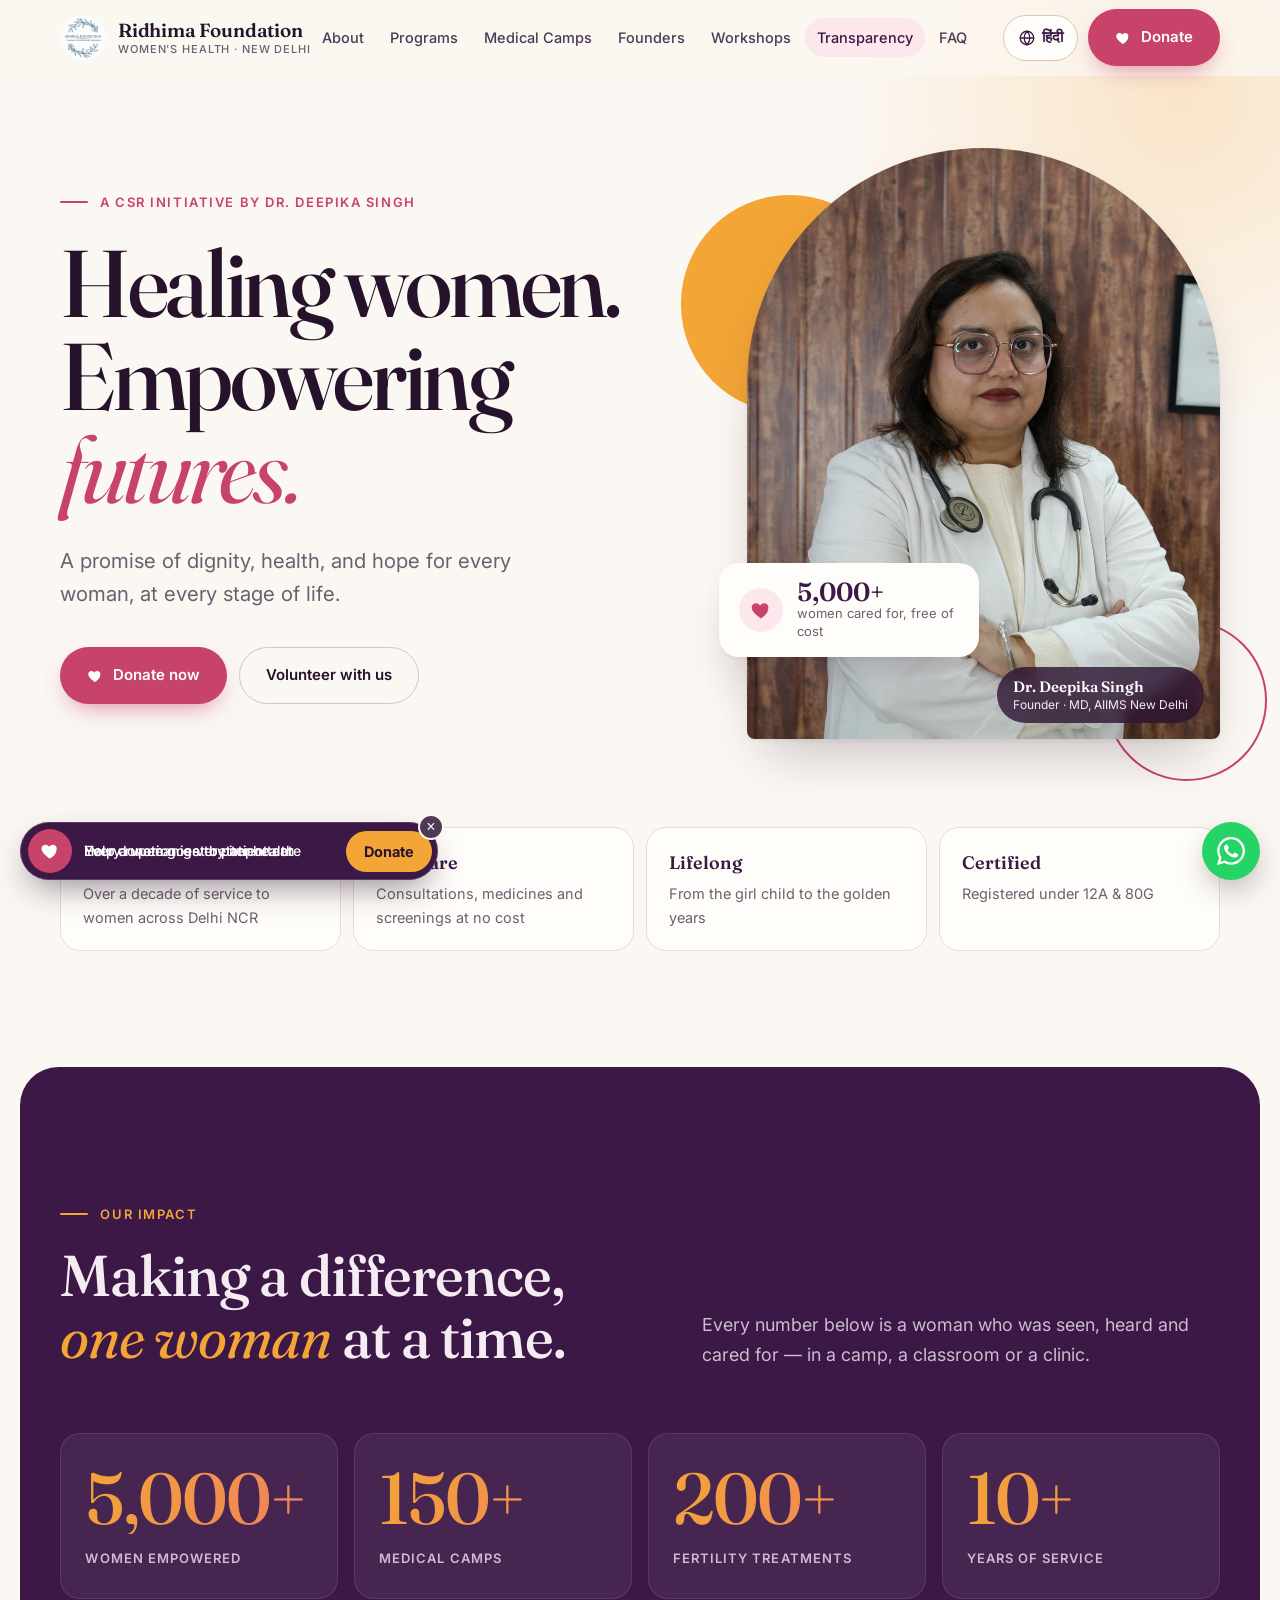
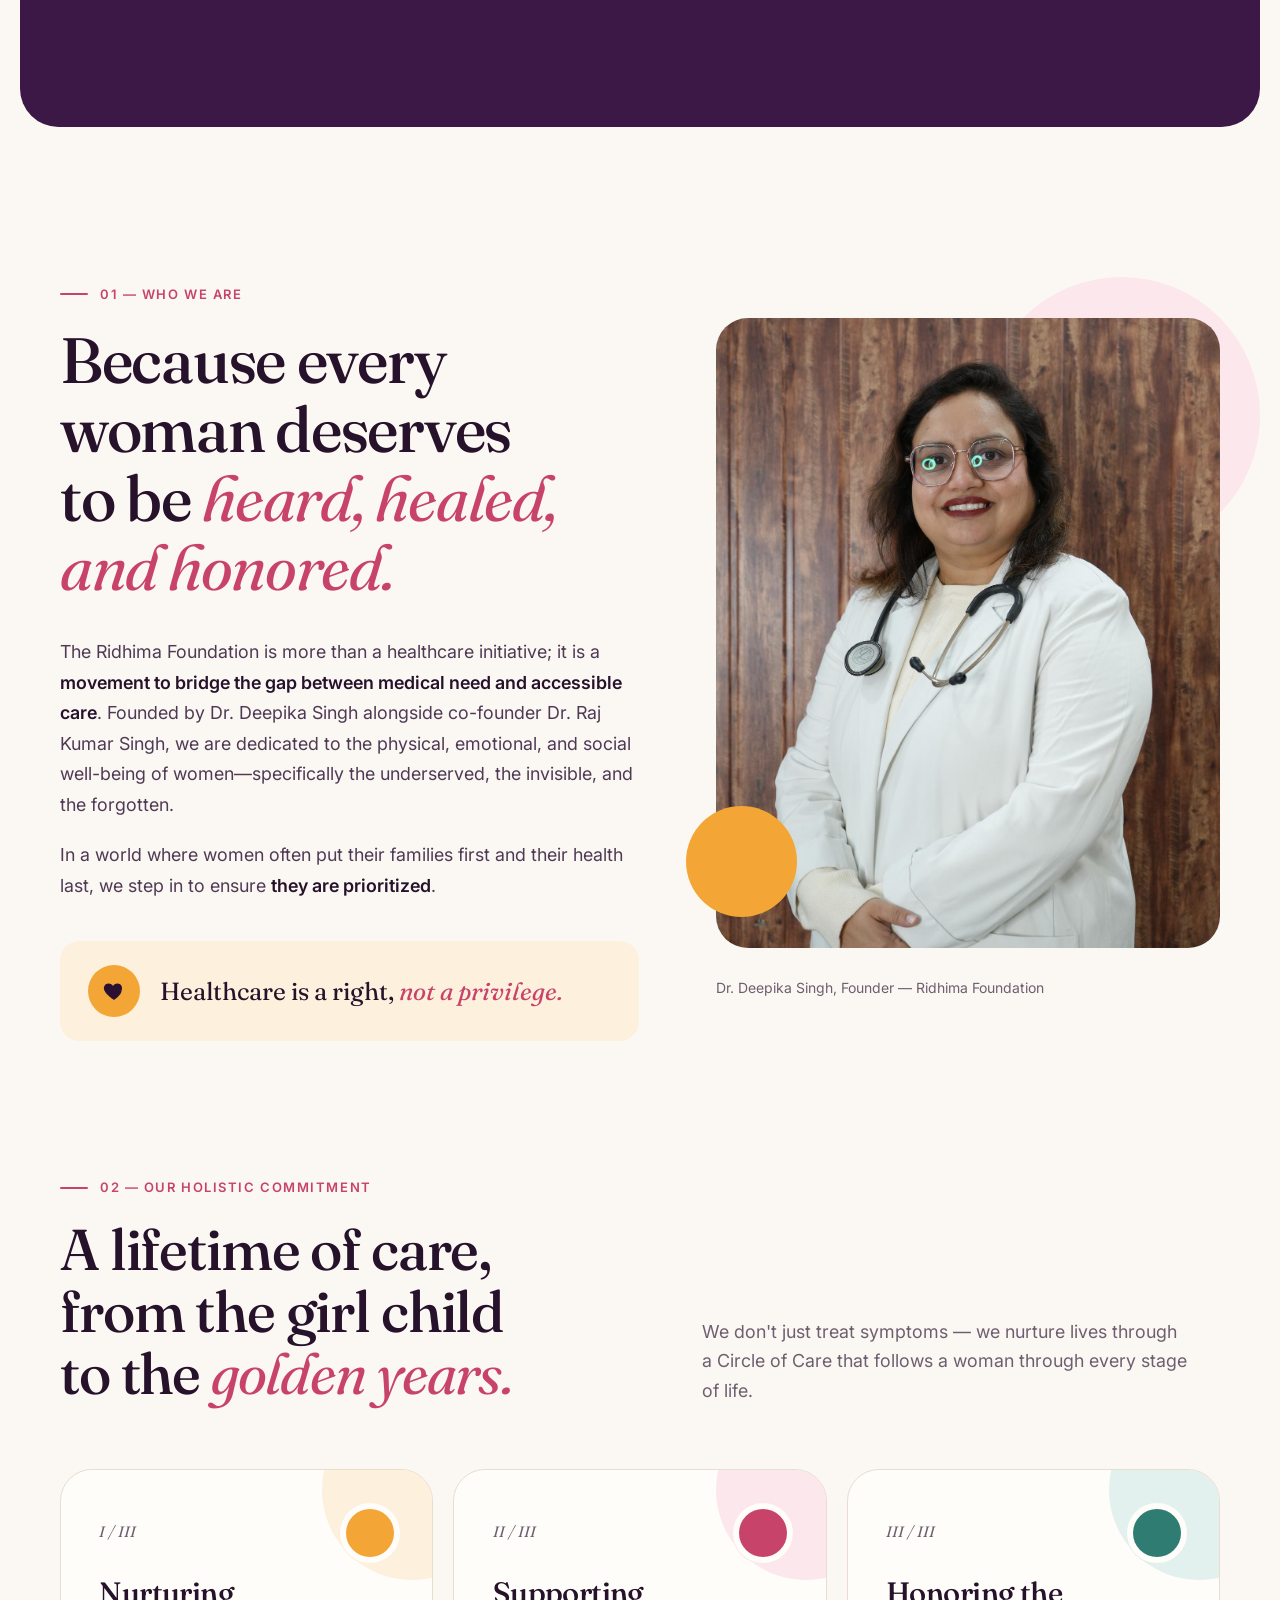
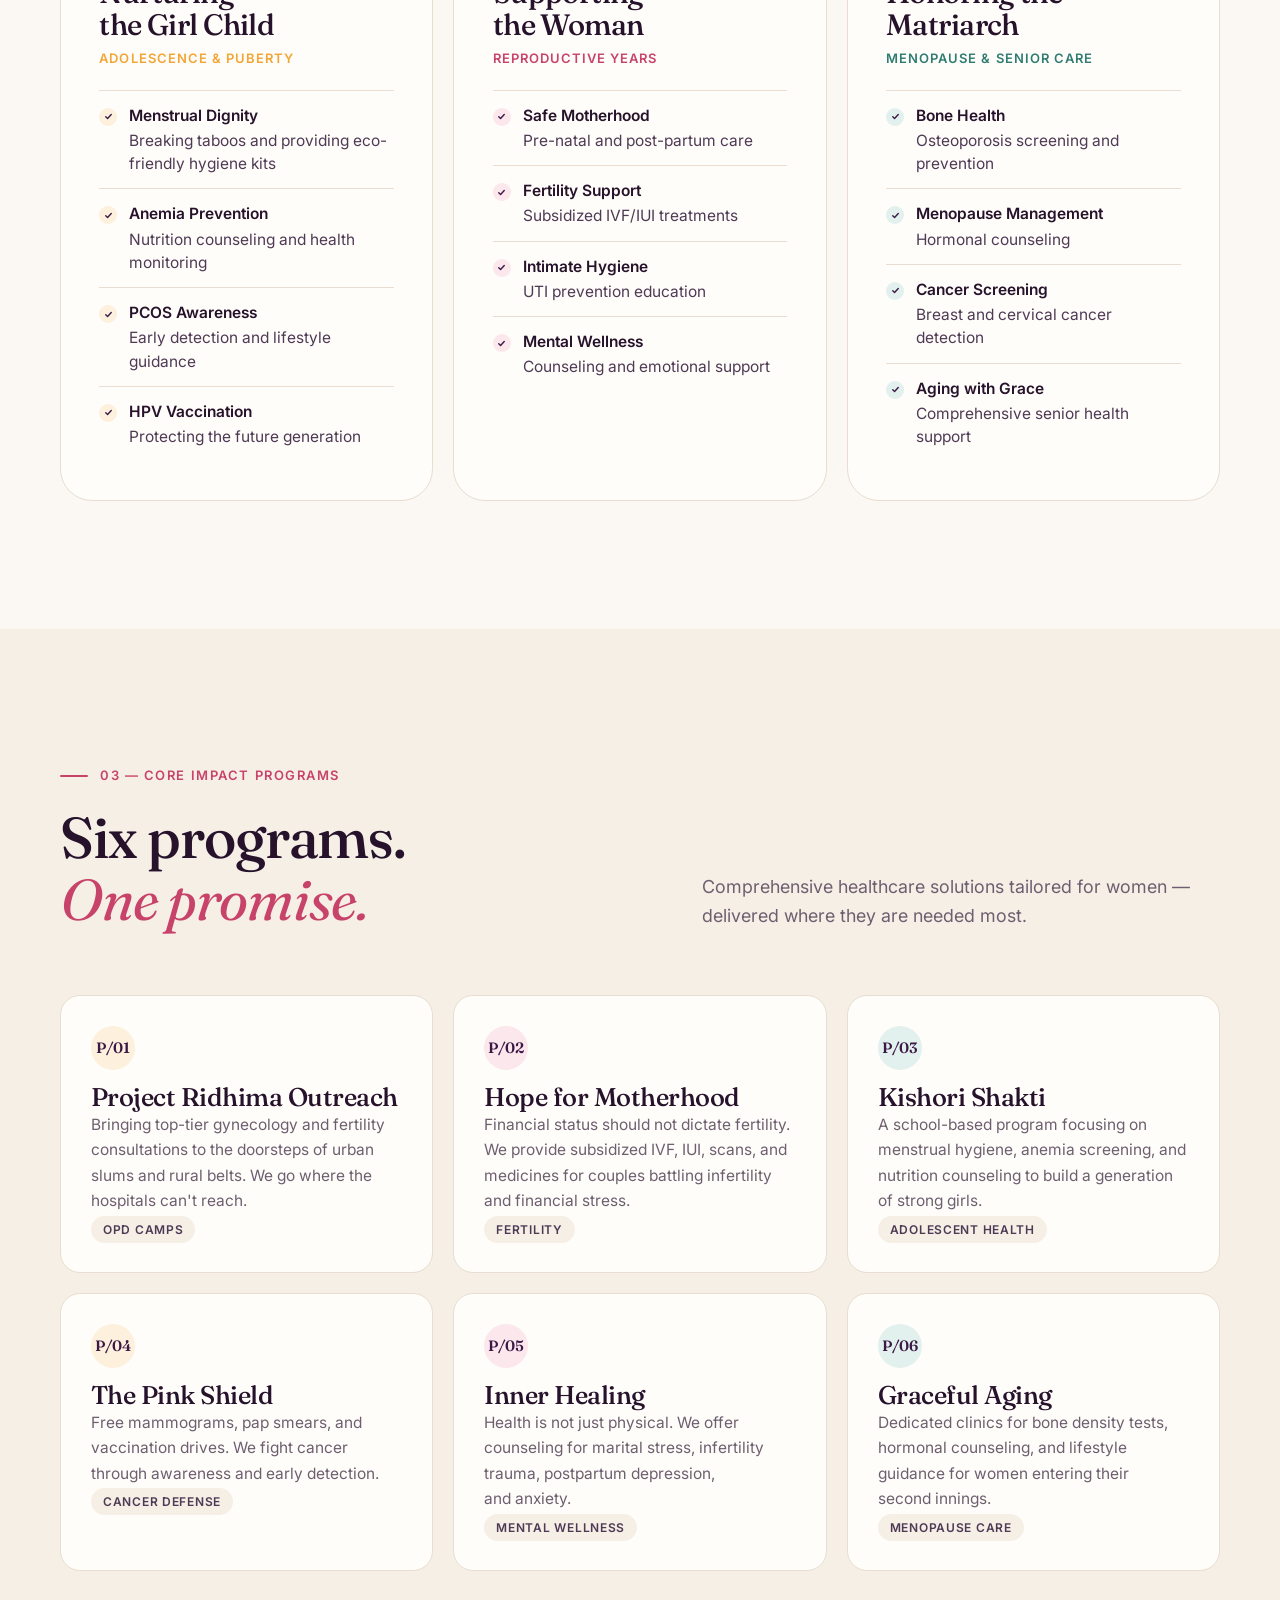
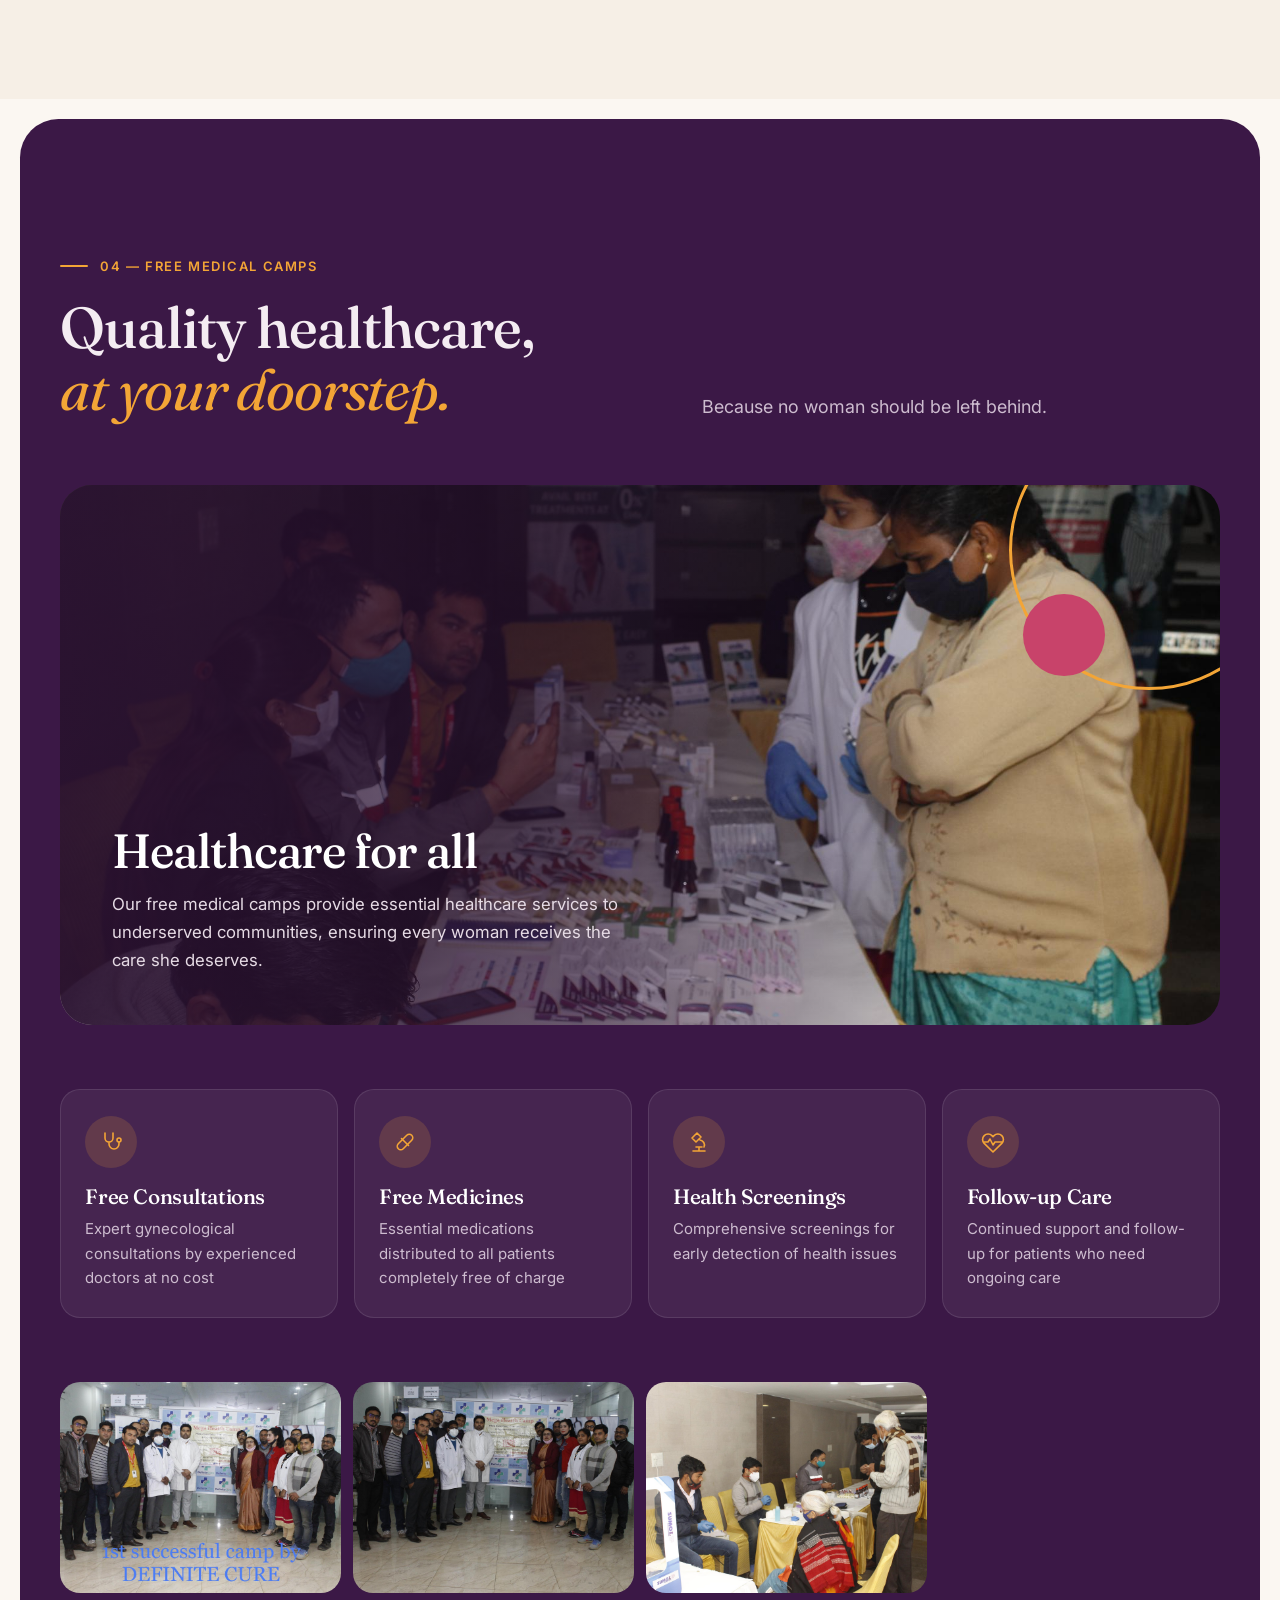
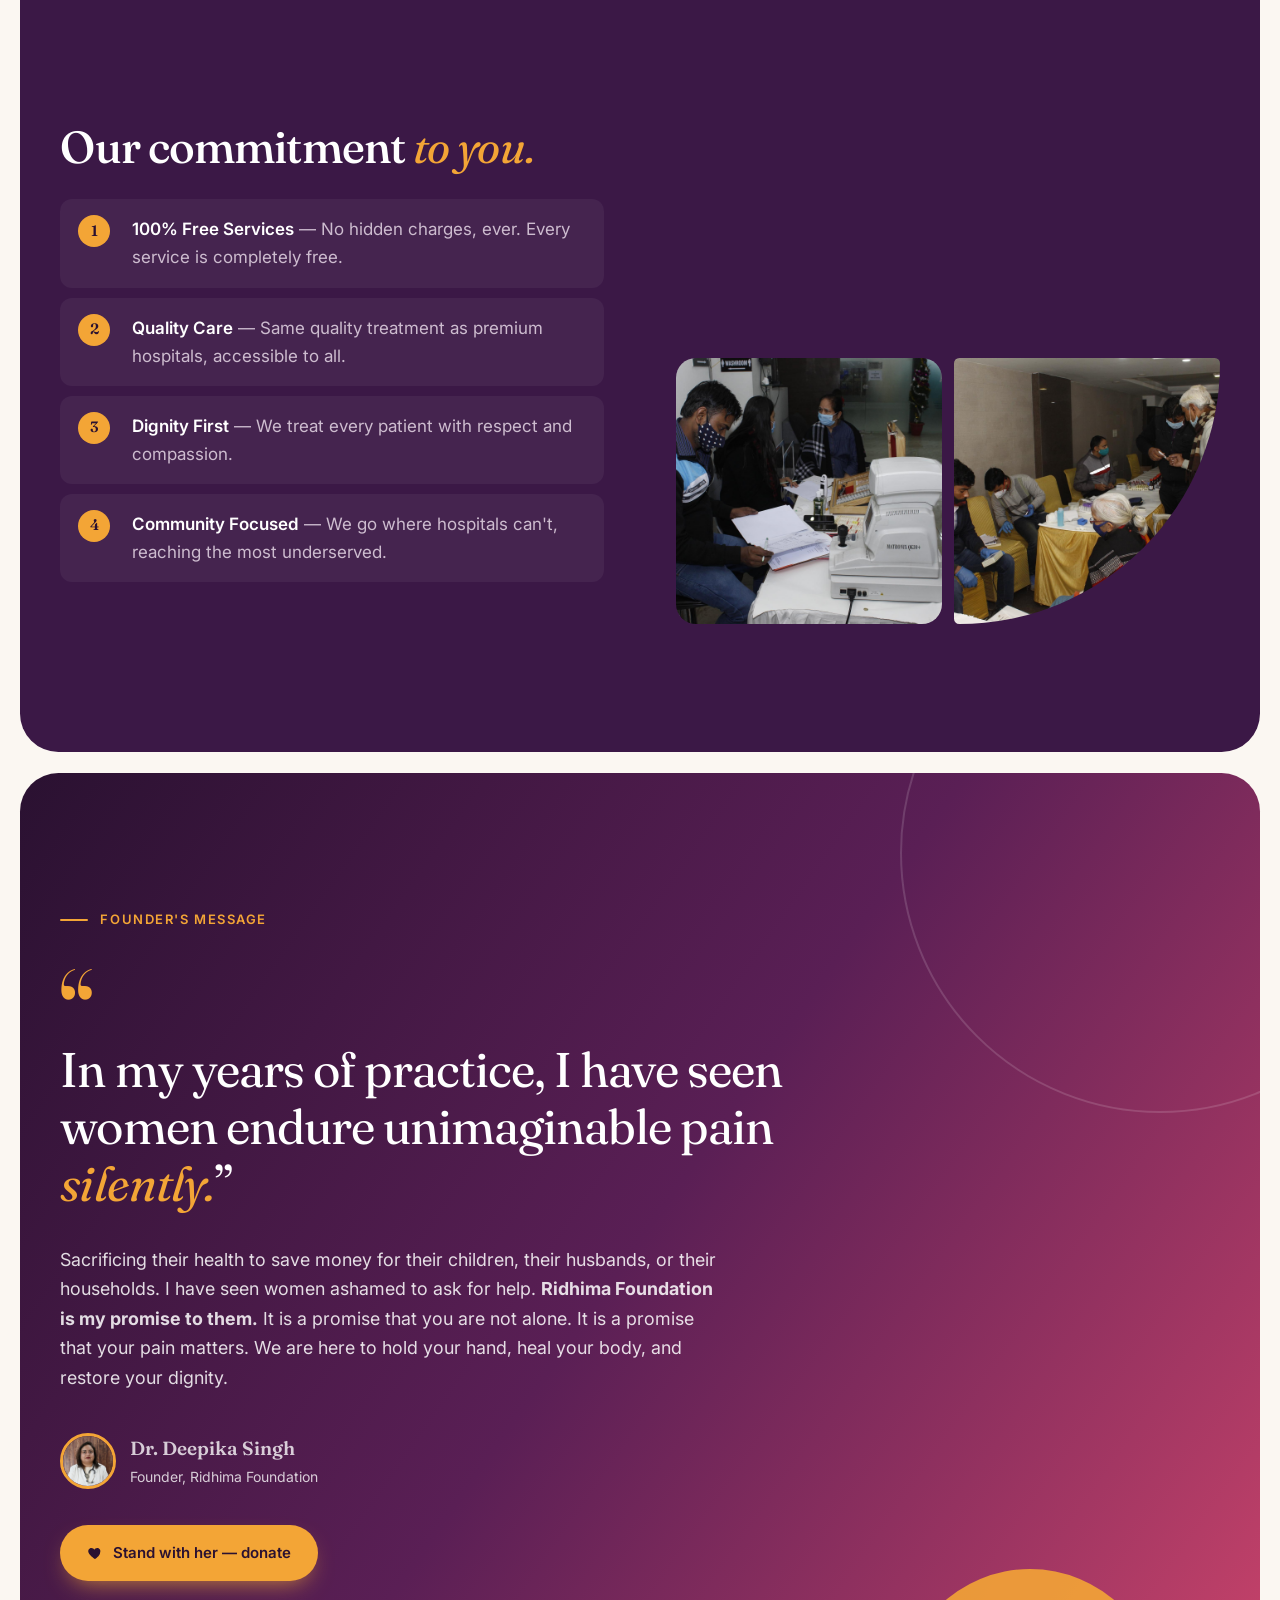
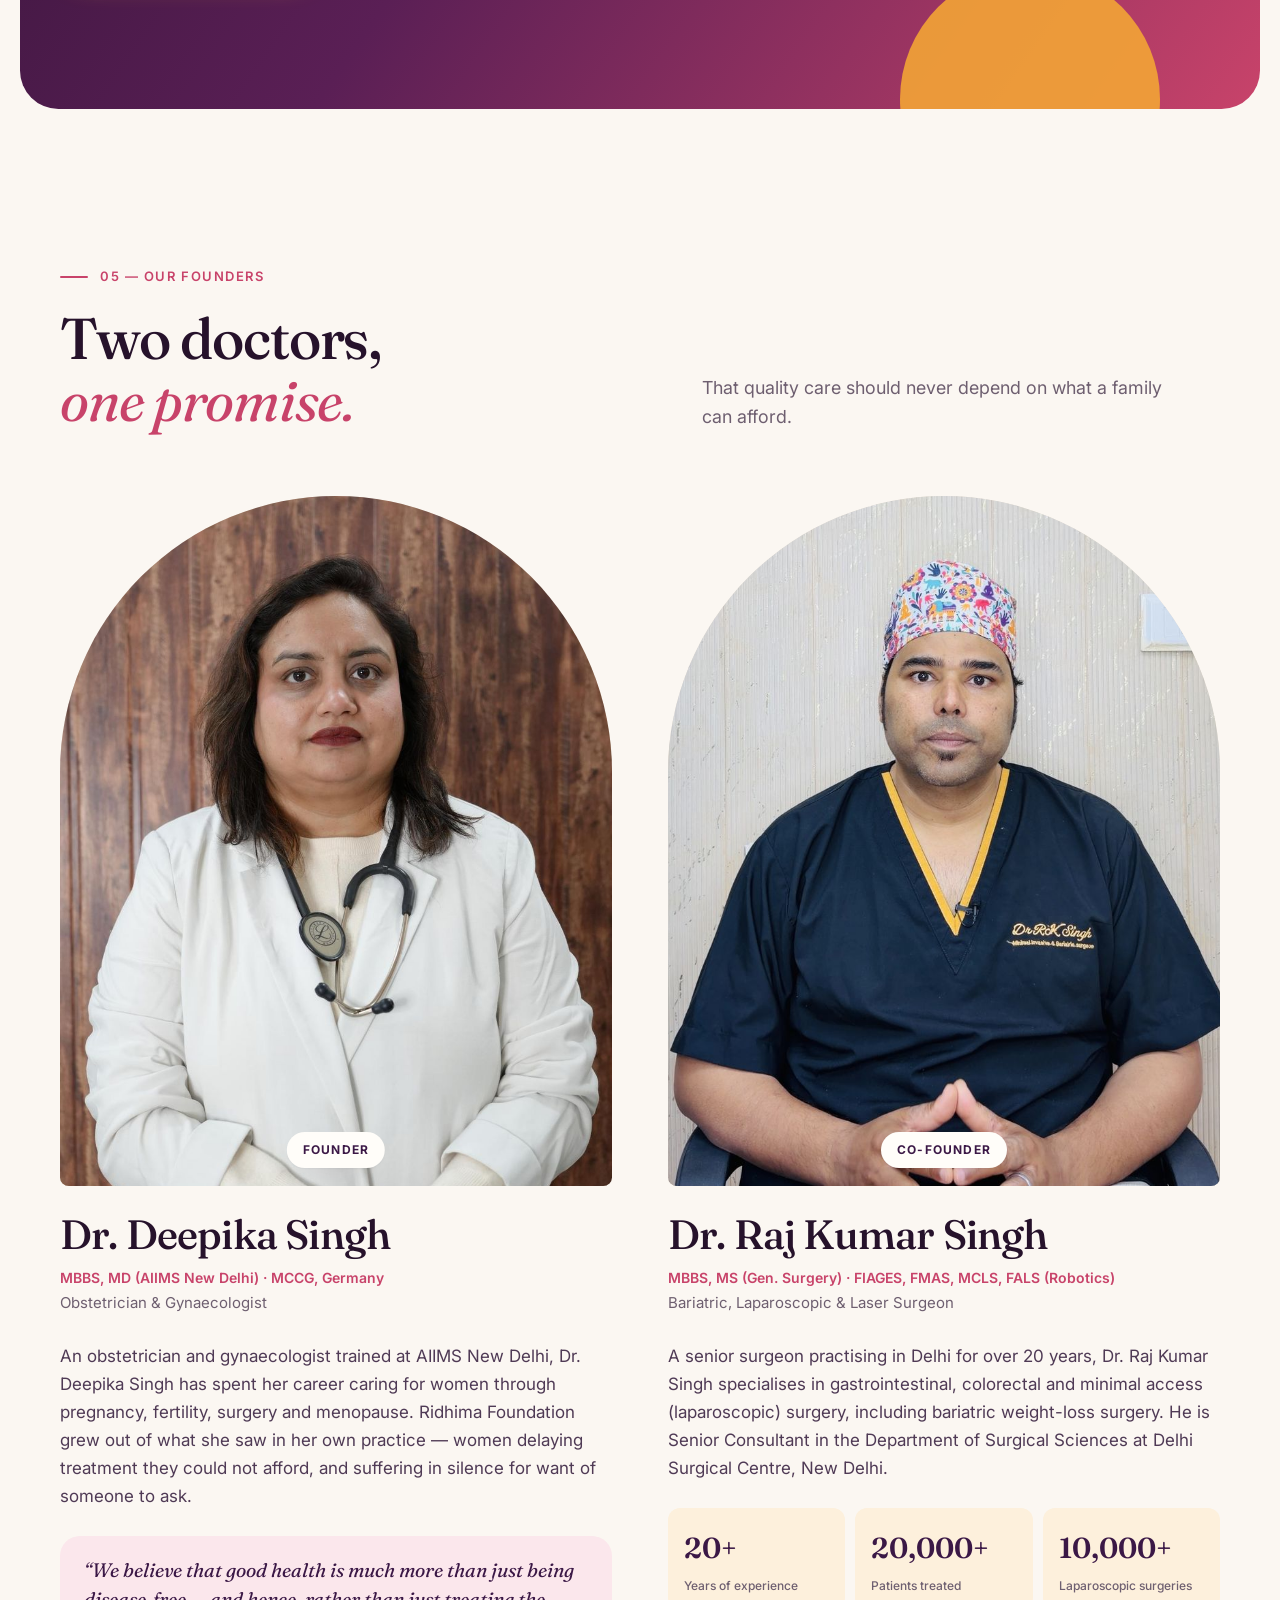
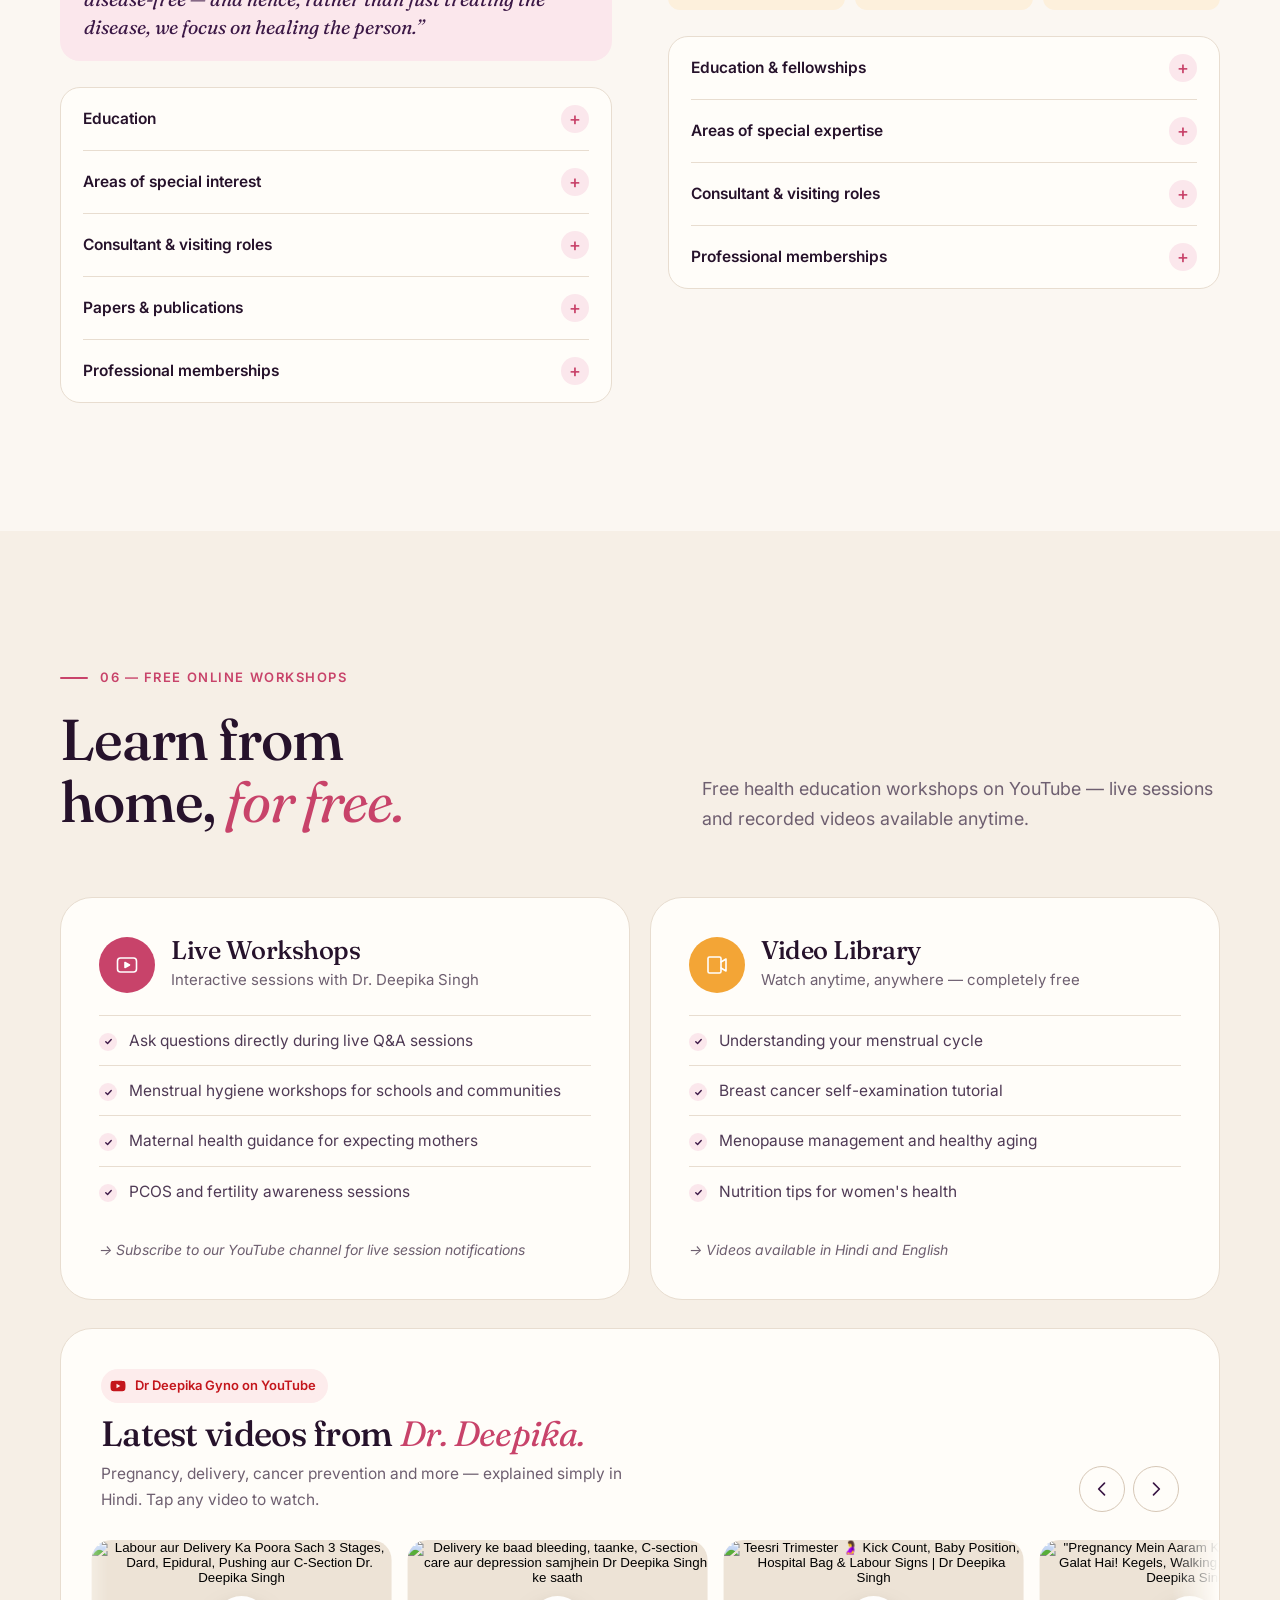
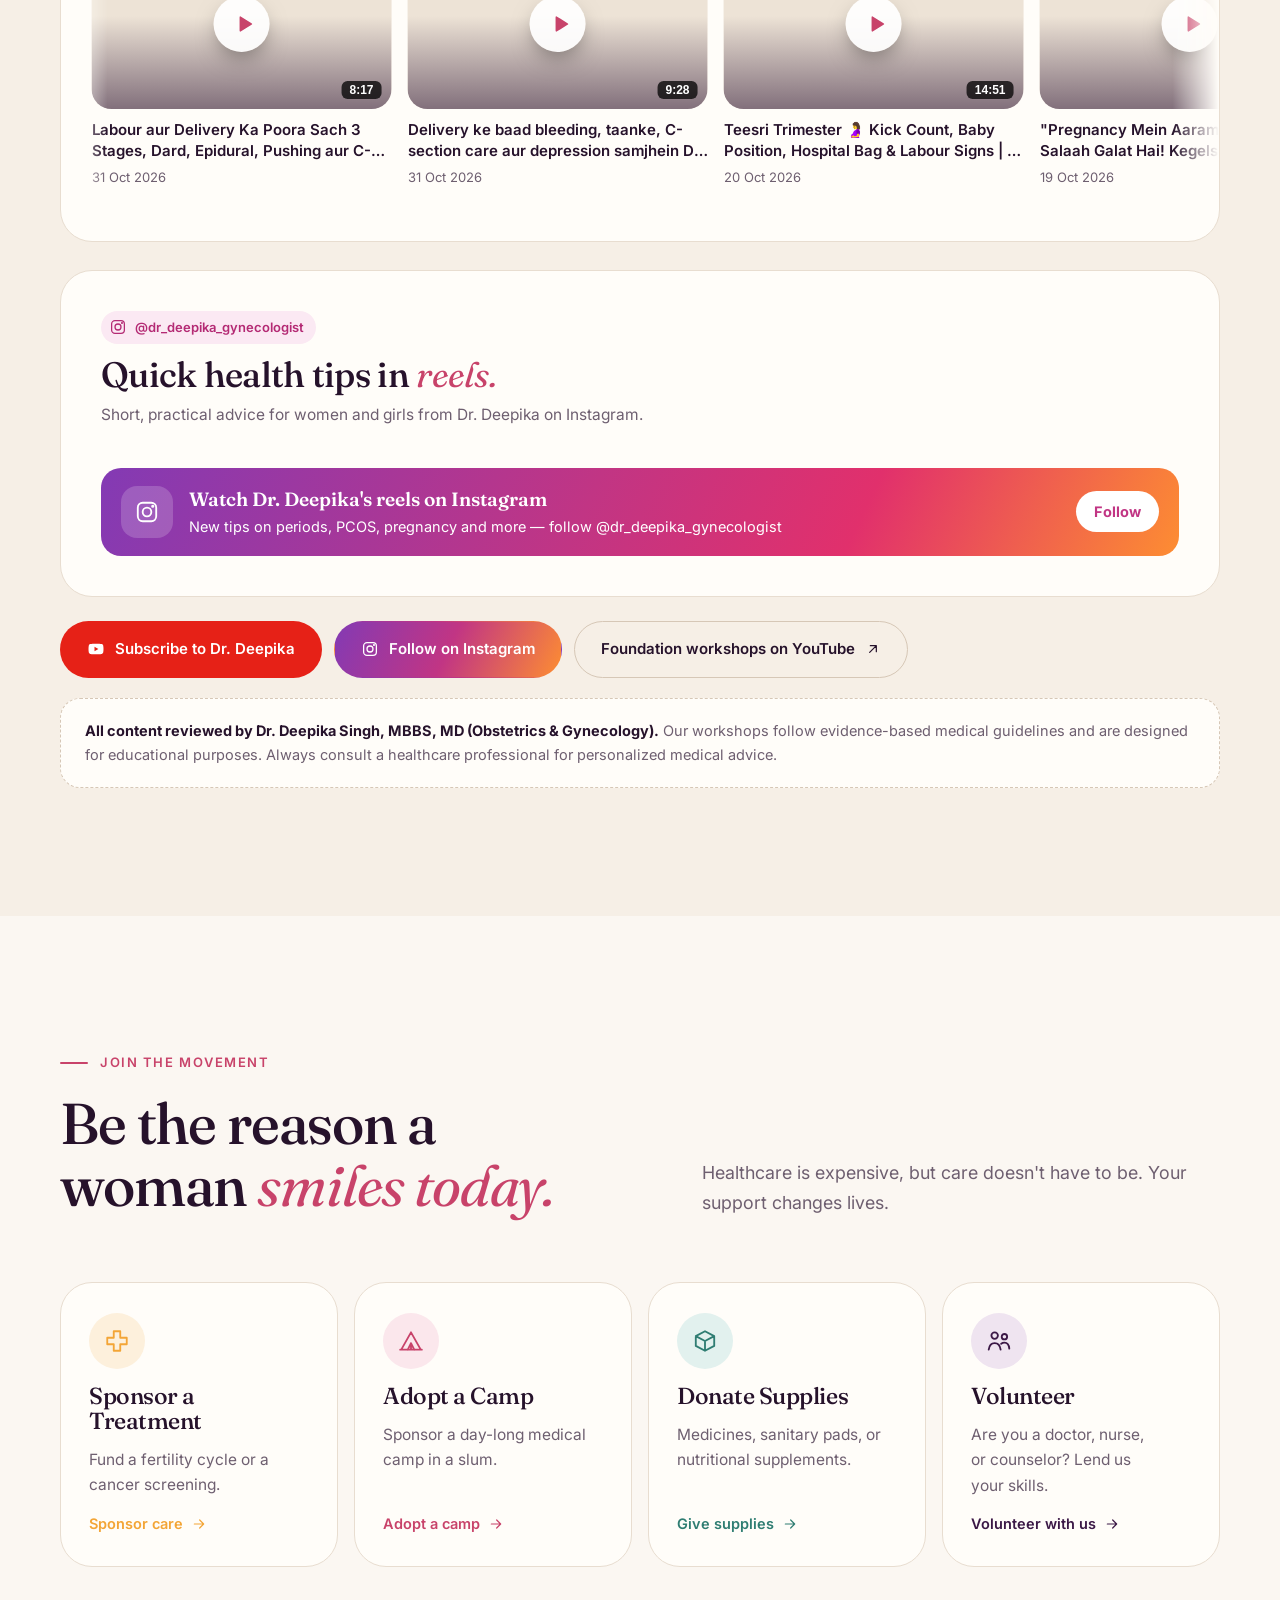
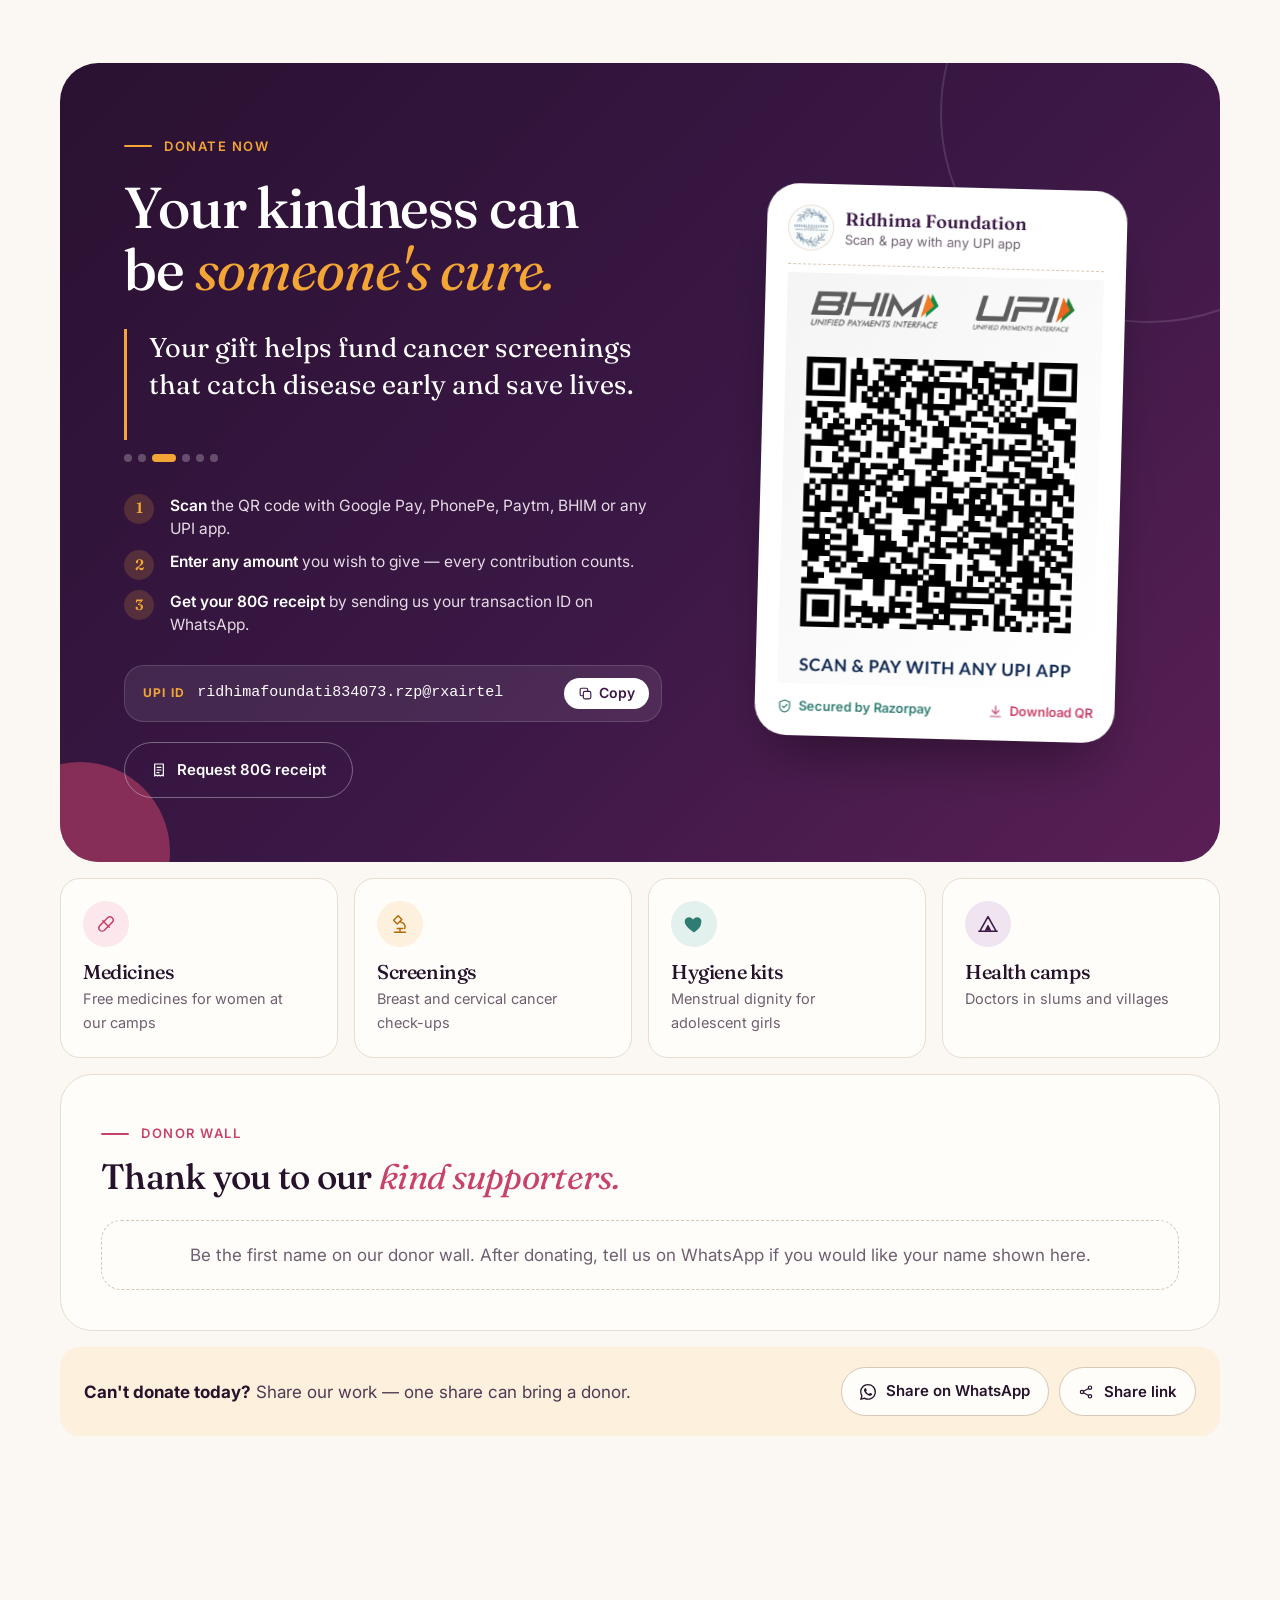
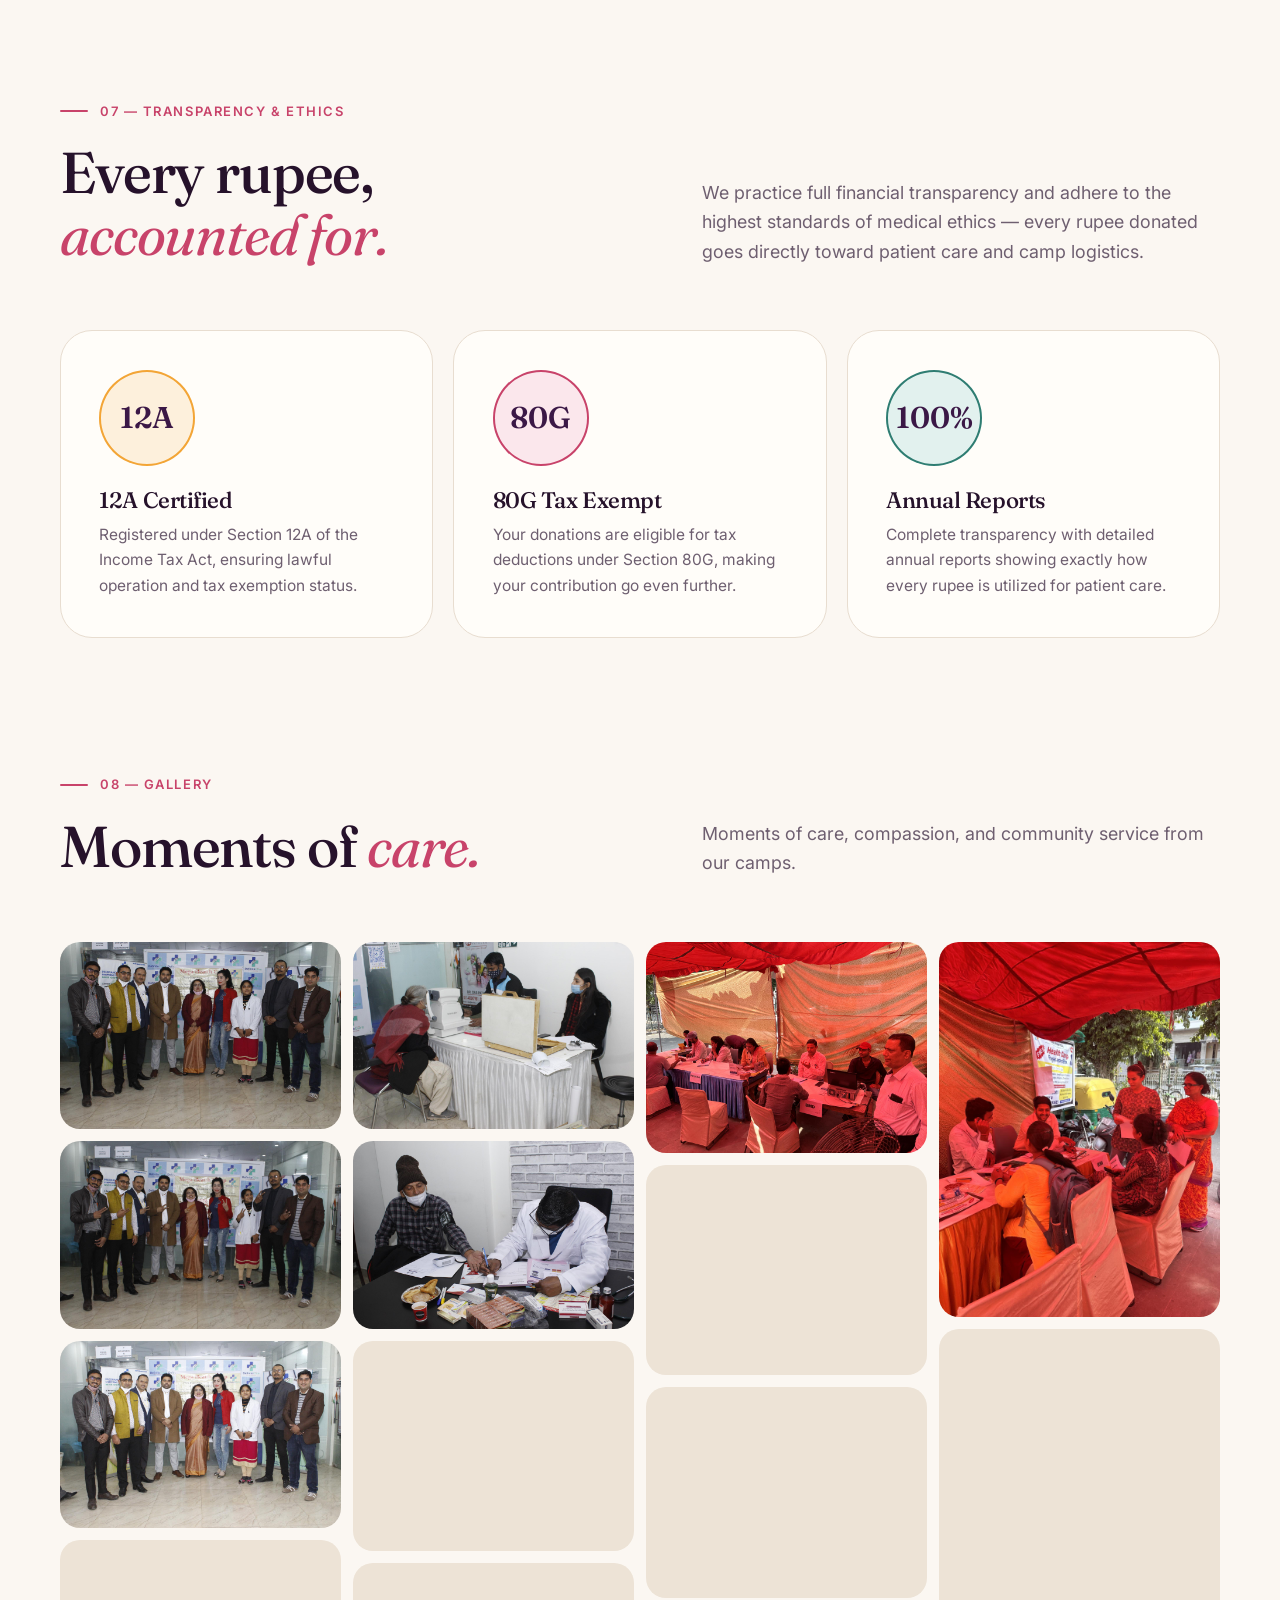
==== commit 39474b05: "Add Dr. Deepika's YouTube video slider and Instagram reels section - Continuously gliding video slid" ====
--- a/index.html
+++ b/index.html
@@ -119,6 +119,10 @@
                     { "@type": "CollegeOrUniversity", "name": "BRD Medical College" }
                 ],
                 "knowsAbout": ["Obstetrics", "Gynaecology", "High-risk pregnancy", "Gynae laparoscopic surgery", "IVF and fertility"],
+                "sameAs": [
+                    "https://www.youtube.com/@DrDeepikaGyno",
+                    "https://www.instagram.com/dr_deepika_gynecologist/"
+                ],
                 "worksFor": { "@id": "https://ridhimafoundation.org/#org" }
             },
             {
@@ -191,6 +195,179 @@
         ]
     }
     </script>
+    <!-- yt-ld:start -->
+    <script type="application/ld+json">
+    {
+        "@context": "https://schema.org",
+        "@type": "ItemList",
+        "name": "Women's health videos by Dr. Deepika Singh",
+        "itemListElement": [
+            {
+                "@type": "ListItem",
+                "position": 1,
+                "item": {
+                    "@type": "VideoObject",
+                    "name": "Labour aur Delivery Ka Poora Sach  3 Stages, Dard, Epidural, Pushing aur C-Section Dr. Deepika Singh",
+                    "description": "Woh din aa hi jaayega. Aur sabse bada darr hota hai: \"mujhe pata hi nahi kya hoga.\" 🤱 Is video mein Dr. Deepika Singh labour aur delivery ka honest guide de rahi hain, ghanta dar ghanta. Na darana, na sugarcoat karna. Sirf sach.\n\nIs video mein:\n✅ Labour shuru hone ke 3 pakke signs: show, paani ka ba",
+                    "thumbnailUrl": "https://i.ytimg.com/vi/R4SgBTJWePM/hqdefault.jpg",
+                    "uploadDate": "2026-10-31T03:16:37-07:00",
+                    "contentUrl": "https://www.youtube.com/watch?v=R4SgBTJWePM",
+                    "embedUrl": "https://www.youtube-nocookie.com/embed/R4SgBTJWePM",
+                    "inLanguage": "hi-IN",
+                    "author": {
+                        "@id": "https://ridhimafoundation.org/#deepika-singh"
+                    },
+                    "duration": "PT8M17S"
+                }
+            },
+            {
+                "@type": "ListItem",
+                "position": 2,
+                "item": {
+                    "@type": "VideoObject",
+                    "name": "Delivery ke baad bleeding, taanke, C-section care aur depression samjhein Dr Deepika Singh ke saath",
+                    "description": "Delivery ke baad sab log baby ko dekhte hain. Maa ko koi nahi poochhta. 🤱 Aur yahi woh phase hai jahan sabse zyada support ki zaroorat hoti hai. Dr. Deepika Singh is video mein postpartum recovery ka honest guide de rahi hain: physical bhi, aur mental bhi.\n\nIs video mein:\n✅ Pehle 24 ghante: hospital",
+                    "thumbnailUrl": "https://i.ytimg.com/vi/lHAb4uLMOcM/hqdefault.jpg",
+                    "uploadDate": "2026-10-31T02:54:58-07:00",
+                    "contentUrl": "https://www.youtube.com/watch?v=lHAb4uLMOcM",
+                    "embedUrl": "https://www.youtube-nocookie.com/embed/lHAb4uLMOcM",
+                    "inLanguage": "hi-IN",
+                    "author": {
+                        "@id": "https://ridhimafoundation.org/#deepika-singh"
+                    },
+                    "duration": "PT9M28S"
+                }
+            },
+            {
+                "@type": "ListItem",
+                "position": 3,
+                "item": {
+                    "@type": "VideoObject",
+                    "name": "Teesri Trimester 🤰 Kick Count, Baby Position, Hospital Bag & Labour Signs | Dr Deepika Singh",
+                    "description": "Neend nahi aati. Karvat badalna ek project ban gaya hai. Seedhiyan chadhte hi saans phool jaati hai. Aur har koi poochhta hai — \"abhi tak hua nahi?\" 🤰\nTeesri trimester — weeks 28 se 40. Medically sabse important phase. Aur ek kaam hai jo aapko roz karna hai — jo kai baar baby ki jaan bachaata hai.\n\n",
+                    "thumbnailUrl": "https://i.ytimg.com/vi/u3ULMSFhzkI/hqdefault.jpg",
+                    "uploadDate": "2026-10-20T10:49:41-07:00",
+                    "contentUrl": "https://www.youtube.com/watch?v=u3ULMSFhzkI",
+                    "embedUrl": "https://www.youtube-nocookie.com/embed/u3ULMSFhzkI",
+                    "inLanguage": "hi-IN",
+                    "author": {
+                        "@id": "https://ridhimafoundation.org/#deepika-singh"
+                    },
+                    "duration": "PT14M51S"
+                }
+            },
+            {
+                "@type": "ListItem",
+                "position": 4,
+                "item": {
+                    "@type": "VideoObject",
+                    "name": "\"Pregnancy Mein Aaram Karo\"🤔 Yeh Salaah Galat Hai! Kegels, Walking, Yoga Ka Sach | Dr. Deepika Singh",
+                    "description": "\"Beta, ab aaram karo. Zyada mat chalo.\" — yeh salaah aapne zaroor suni hogi. Aur zyaadatar cases mein yeh galat hai. 🏃‍♀️\nPregnancy koi bimaari nahi hai. Jo women pregnancy mein regularly aur safely exercise karti hain, unka labour aksar chhota hota hai, gestational diabetes ka risk kam hota hai, ba",
+                    "thumbnailUrl": "https://i.ytimg.com/vi/A1Uf_PMP5QA/hqdefault.jpg",
+                    "uploadDate": "2026-10-19T08:24:58-07:00",
+                    "contentUrl": "https://www.youtube.com/watch?v=A1Uf_PMP5QA",
+                    "embedUrl": "https://www.youtube-nocookie.com/embed/A1Uf_PMP5QA",
+                    "inLanguage": "hi-IN",
+                    "author": {
+                        "@id": "https://ridhimafoundation.org/#deepika-singh"
+                    },
+                    "duration": "PT15M19S"
+                }
+            },
+            {
+                "@type": "ListItem",
+                "position": 5,
+                "item": {
+                    "@type": "VideoObject",
+                    "name": "Doosri Trimester — \"Glow\" Ka Sach Aur Asli Kahani 🤰 | Months 4–6 Complete Guide | Dr. Deepika Singh",
+                    "description": "Sab bolte hain — \"doosri trimester mein toh GLOW aayega!\" 🌟 Kuch women ke liye yeh sach hai. Kuch ko stretch marks, 24 ghante peeth dard, aur raat 3 baje bladder pe baby ka football milta hai. Yeh video DONO ke liye hai.\n\nDr. Deepika Singh (AIIMS experience, high-risk pregnancy care) is video mein b",
+                    "thumbnailUrl": "https://i.ytimg.com/vi/S_82f4tkBco/hqdefault.jpg",
+                    "uploadDate": "2026-10-16T13:45:08-07:00",
+                    "contentUrl": "https://www.youtube.com/watch?v=S_82f4tkBco",
+                    "embedUrl": "https://www.youtube-nocookie.com/embed/S_82f4tkBco",
+                    "inLanguage": "hi-IN",
+                    "author": {
+                        "@id": "https://ridhimafoundation.org/#deepika-singh"
+                    },
+                    "duration": "PT21M26S"
+                }
+            },
+            {
+                "@type": "ListItem",
+                "position": 6,
+                "item": {
+                    "@type": "VideoObject",
+                    "name": "Pregnancy Mein Kya Khayein, Kya Nahi? | 🤰 Indian Diet COMPLETE Guide | Dr. Deepika Singh",
+                    "description": "Pregnancy mein kya khana chahiye aur kya nahi? 🤰🍽\nInternet avocado toast bolta hai. Nani ghee ki katori le ke khadi hain. Doctor ek English pamphlet thama deti hain. Koi agree nahi karta!\n\nIs video mein Dr. Deepika Singh (AIIMS experience, 15 years in high-risk pregnancy care) aapko complete Indian ",
+                    "thumbnailUrl": "https://i.ytimg.com/vi/K_P0fxdsDPQ/hqdefault.jpg",
+                    "uploadDate": "2026-10-15T12:37:18-07:00",
+                    "contentUrl": "https://www.youtube.com/watch?v=K_P0fxdsDPQ",
+                    "embedUrl": "https://www.youtube-nocookie.com/embed/K_P0fxdsDPQ",
+                    "inLanguage": "hi-IN",
+                    "author": {
+                        "@id": "https://ridhimafoundation.org/#deepika-singh"
+                    },
+                    "duration": "PT24M35S"
+                }
+            },
+            {
+                "@type": "ListItem",
+                "position": 7,
+                "item": {
+                    "@type": "VideoObject",
+                    "name": "पहली Trimester का सच —वो 7 Symptoms जो कोई नहीं बताता | Week 1–12 Complete Guide | Dr. Deepika Singh",
+                    "description": "पहली Trimester सबसे confusing phase होती है — आप normal दिखती हैं, पर अंदर से dying feel करती हैं। Dr. Deepika Singh आज आपको वो सब बताएंगी जो कोई नहीं बताता। 🤰\n\nIs video mein aap seekhenge:\n✅ Week 4–12 mein baby ka development — til, moong, kaju, chana, nimbu\n✅ 7 pregnancy symptoms jo koi nahi batat",
+                    "thumbnailUrl": "https://i.ytimg.com/vi/i5LrpxFLNZE/hqdefault.jpg",
+                    "uploadDate": "2026-10-14T00:10:54-07:00",
+                    "contentUrl": "https://www.youtube.com/watch?v=i5LrpxFLNZE",
+                    "embedUrl": "https://www.youtube-nocookie.com/embed/i5LrpxFLNZE",
+                    "inLanguage": "hi-IN",
+                    "author": {
+                        "@id": "https://ridhimafoundation.org/#deepika-singh"
+                    },
+                    "duration": "PT12M25S"
+                }
+            },
+            {
+                "@type": "ListItem",
+                "position": 8,
+                "item": {
+                    "@type": "VideoObject",
+                    "name": "Pregnant Ho Gayi, Ab Kya? Pehle 48 Ghante Ki Complete Guide | Pregnancy Series Ep 1",
+                    "description": "Pregnancy test positive aaya aur ab samajh nahi aa raha ki kya karein? Is video mein Dr. Deepika Singh (MD, AIIMS New Delhi — Gynecologist, 15+ years experience) bata rahi hain ki positive test ke baad pehle 48 ghante mein kya karna hai, kya bilkul nahi karna, aur woh baatein jo clinic mein time ki ",
+                    "thumbnailUrl": "https://i.ytimg.com/vi/swsl0o7uyWQ/hqdefault.jpg",
+                    "uploadDate": "2026-10-12T01:55:31-07:00",
+                    "contentUrl": "https://www.youtube.com/watch?v=swsl0o7uyWQ",
+                    "embedUrl": "https://www.youtube-nocookie.com/embed/swsl0o7uyWQ",
+                    "inLanguage": "hi-IN",
+                    "author": {
+                        "@id": "https://ridhimafoundation.org/#deepika-singh"
+                    },
+                    "duration": "PT12M12S"
+                }
+            },
+            {
+                "@type": "ListItem",
+                "position": 9,
+                "item": {
+                    "@type": "VideoObject",
+                    "name": "Cervical Cancer Prevention Guide: HPV Vaccine, Pap Smear & Symptoms | Dr. Deepika Singh Gyno",
+                    "description": "Cervical cancer India mein 2nd most common cancer hai women mein—aur almost 100% preventable hai. Har saal India mein lagbhag 1.25 lakh women ko ye cancer hota hai, lekin kya aap jaante hain ki ye ek vaccine aur simple test se puri tarah roka ja sakta hai?\n\nNamaste! Aaj hum baat karenge ek aise topi",
+                    "thumbnailUrl": "https://i.ytimg.com/vi/aKIWtWTnsCs/hqdefault.jpg",
+                    "uploadDate": "2026-05-11T00:30:17-07:00",
+                    "contentUrl": "https://www.youtube.com/watch?v=aKIWtWTnsCs",
+                    "embedUrl": "https://www.youtube-nocookie.com/embed/aKIWtWTnsCs",
+                    "inLanguage": "hi-IN",
+                    "author": {
+                        "@id": "https://ridhimafoundation.org/#deepika-singh"
+                    },
+                    "duration": "PT9M51S"
+                }
+            }
+        ]
+    }
+    </script>
+    <!-- yt-ld:end -->
 </head>
 
 <body>
@@ -316,6 +493,17 @@
             stroke-linecap="round" stroke-linejoin="round">
             <path d="M12 3l7.5 3v5.5c0 4.6-3.2 8.3-7.5 9.5-4.3-1.2-7.5-4.9-7.5-9.5V6z" />
             <path d="M8.8 12.2l2.2 2.2 4.4-4.6" />
+        </symbol>
+        <symbol id="i-play" viewBox="0 0 24 24" fill="currentColor">
+            <path d="M8 5.5v13a1 1 0 001.5.86l10.5-6.5a1 1 0 000-1.72L9.5 4.64A1 1 0 008 5.5z" />
+        </symbol>
+        <symbol id="i-chev-left" viewBox="0 0 24 24" fill="none" stroke="currentColor" stroke-width="2"
+            stroke-linecap="round" stroke-linejoin="round">
+            <path d="M15 5l-7 7 7 7" />
+        </symbol>
+        <symbol id="i-chev-right" viewBox="0 0 24 24" fill="none" stroke="currentColor" stroke-width="2"
+            stroke-linecap="round" stroke-linejoin="round">
+            <path d="M9 5l7 7-7 7" />
         </symbol>
         <symbol id="i-globe" viewBox="0 0 24 24" fill="none" stroke="currentColor" stroke-width="1.7"
             stroke-linecap="round" stroke-linejoin="round">
@@ -953,9 +1141,141 @@
                     </article>
                 </div>
 
-                <div style="margin-top:24px" class="reveal">
+                <!-- Latest YouTube videos (cards generated by scripts/build-videos.js) -->
+                <div class="media-block reveal" id="videos">
+                    <div class="media-head">
+                        <div>
+                            <span class="media-kicker yt"><svg aria-hidden="true"><use href="#i-youtube" /></svg>Dr Deepika Gyno on YouTube</span>
+                            <h3>Latest videos from <span class="serif">Dr. Deepika.</span></h3>
+                            <p>Pregnancy, delivery, cancer prevention and more — explained simply in Hindi. Tap any video to watch.</p>
+                        </div>
+                        <div class="slider-nav">
+                            <button type="button" class="slider-btn" data-slide="-1" aria-label="Previous videos"><svg aria-hidden="true"><use href="#i-chev-left" /></svg></button>
+                            <button type="button" class="slider-btn" data-slide="1" aria-label="Next videos"><svg aria-hidden="true"><use href="#i-chev-right" /></svg></button>
+                        </div>
+                    </div>
+                    <div class="slider" data-slider data-marquee="38">
+                        <!-- i18n:skip -->
+                        <ul class="slider-track video-track" aria-label="Videos by Dr. Deepika Singh">
+                            <!-- yt-videos:start -->
+                            <li class="vcard">
+                                <button type="button" class="vthumb" data-yt="R4SgBTJWePM" data-title="Labour aur Delivery Ka Poora Sach  3 Stages, Dard, Epidural, Pushing aur C-Section Dr. Deepika Singh">
+                                    <img src="https://i.ytimg.com/vi/R4SgBTJWePM/hqdefault.jpg" alt="Labour aur Delivery Ka Poora Sach  3 Stages, Dard, Epidural, Pushing aur C-Section Dr. Deepika Singh" width="480" height="360" loading="lazy" decoding="async">
+                                    <span class="vplay" aria-hidden="true"><svg><use href="#i-play" /></svg></span>
+                                    <span class="vdur">8:17</span>
+                                </button>
+                                <h3><a href="https://www.youtube.com/watch?v=R4SgBTJWePM" target="_blank" rel="noopener noreferrer">Labour aur Delivery Ka Poora Sach  3 Stages, Dard, Epidural, Pushing aur C-Section Dr. Deepika Singh</a></h3>
+                                <time datetime="2026-10-31">31 Oct 2026</time>
+                            </li>
+                            <li class="vcard">
+                                <button type="button" class="vthumb" data-yt="lHAb4uLMOcM" data-title="Delivery ke baad bleeding, taanke, C-section care aur depression samjhein Dr Deepika Singh ke saath">
+                                    <img src="https://i.ytimg.com/vi/lHAb4uLMOcM/hqdefault.jpg" alt="Delivery ke baad bleeding, taanke, C-section care aur depression samjhein Dr Deepika Singh ke saath" width="480" height="360" loading="lazy" decoding="async">
+                                    <span class="vplay" aria-hidden="true"><svg><use href="#i-play" /></svg></span>
+                                    <span class="vdur">9:28</span>
+                                </button>
+                                <h3><a href="https://www.youtube.com/watch?v=lHAb4uLMOcM" target="_blank" rel="noopener noreferrer">Delivery ke baad bleeding, taanke, C-section care aur depression samjhein Dr Deepika Singh ke saath</a></h3>
+                                <time datetime="2026-10-31">31 Oct 2026</time>
+                            </li>
+                            <li class="vcard">
+                                <button type="button" class="vthumb" data-yt="u3ULMSFhzkI" data-title="Teesri Trimester 🤰 Kick Count, Baby Position, Hospital Bag &amp; Labour Signs | Dr Deepika Singh">
+                                    <img src="https://i.ytimg.com/vi/u3ULMSFhzkI/hqdefault.jpg" alt="Teesri Trimester 🤰 Kick Count, Baby Position, Hospital Bag &amp; Labour Signs | Dr Deepika Singh" width="480" height="360" loading="lazy" decoding="async">
+                                    <span class="vplay" aria-hidden="true"><svg><use href="#i-play" /></svg></span>
+                                    <span class="vdur">14:51</span>
+                                </button>
+                                <h3><a href="https://www.youtube.com/watch?v=u3ULMSFhzkI" target="_blank" rel="noopener noreferrer">Teesri Trimester 🤰 Kick Count, Baby Position, Hospital Bag &amp; Labour Signs | Dr Deepika Singh</a></h3>
+                                <time datetime="2026-10-20">20 Oct 2026</time>
+                            </li>
+                            <li class="vcard">
+                                <button type="button" class="vthumb" data-yt="A1Uf_PMP5QA" data-title="&quot;Pregnancy Mein Aaram Karo&quot;🤔 Yeh Salaah Galat Hai! Kegels, Walking, Yoga Ka Sach | Dr. Deepika Singh">
+                                    <img src="https://i.ytimg.com/vi/A1Uf_PMP5QA/hqdefault.jpg" alt="&quot;Pregnancy Mein Aaram Karo&quot;🤔 Yeh Salaah Galat Hai! Kegels, Walking, Yoga Ka Sach | Dr. Deepika Singh" width="480" height="360" loading="lazy" decoding="async">
+                                    <span class="vplay" aria-hidden="true"><svg><use href="#i-play" /></svg></span>
+                                    <span class="vdur">15:19</span>
+                                </button>
+                                <h3><a href="https://www.youtube.com/watch?v=A1Uf_PMP5QA" target="_blank" rel="noopener noreferrer">&quot;Pregnancy Mein Aaram Karo&quot;🤔 Yeh Salaah Galat Hai! Kegels, Walking, Yoga Ka Sach | Dr. Deepika Singh</a></h3>
+                                <time datetime="2026-10-19">19 Oct 2026</time>
+                            </li>
+                            <li class="vcard">
+                                <button type="button" class="vthumb" data-yt="S_82f4tkBco" data-title="Doosri Trimester — &quot;Glow&quot; Ka Sach Aur Asli Kahani 🤰 | Months 4–6 Complete Guide | Dr. Deepika Singh">
+                                    <img src="https://i.ytimg.com/vi/S_82f4tkBco/hqdefault.jpg" alt="Doosri Trimester — &quot;Glow&quot; Ka Sach Aur Asli Kahani 🤰 | Months 4–6 Complete Guide | Dr. Deepika Singh" width="480" height="360" loading="lazy" decoding="async">
+                                    <span class="vplay" aria-hidden="true"><svg><use href="#i-play" /></svg></span>
+                                    <span class="vdur">21:26</span>
+                                </button>
+                                <h3><a href="https://www.youtube.com/watch?v=S_82f4tkBco" target="_blank" rel="noopener noreferrer">Doosri Trimester — &quot;Glow&quot; Ka Sach Aur Asli Kahani 🤰 | Months 4–6 Complete Guide | Dr. Deepika Singh</a></h3>
+                                <time datetime="2026-10-16">16 Oct 2026</time>
+                            </li>
+                            <li class="vcard">
+                                <button type="button" class="vthumb" data-yt="K_P0fxdsDPQ" data-title="Pregnancy Mein Kya Khayein, Kya Nahi? | 🤰 Indian Diet COMPLETE Guide | Dr. Deepika Singh">
+                                    <img src="https://i.ytimg.com/vi/K_P0fxdsDPQ/hqdefault.jpg" alt="Pregnancy Mein Kya Khayein, Kya Nahi? | 🤰 Indian Diet COMPLETE Guide | Dr. Deepika Singh" width="480" height="360" loading="lazy" decoding="async">
+                                    <span class="vplay" aria-hidden="true"><svg><use href="#i-play" /></svg></span>
+                                    <span class="vdur">24:35</span>
+                                </button>
+                                <h3><a href="https://www.youtube.com/watch?v=K_P0fxdsDPQ" target="_blank" rel="noopener noreferrer">Pregnancy Mein Kya Khayein, Kya Nahi? | 🤰 Indian Diet COMPLETE Guide | Dr. Deepika Singh</a></h3>
+                                <time datetime="2026-10-15">15 Oct 2026</time>
+                            </li>
+                            <li class="vcard">
+                                <button type="button" class="vthumb" data-yt="i5LrpxFLNZE" data-title="पहली Trimester का सच —वो 7 Symptoms जो कोई नहीं बताता | Week 1–12 Complete Guide | Dr. Deepika Singh">
+                                    <img src="https://i.ytimg.com/vi/i5LrpxFLNZE/hqdefault.jpg" alt="पहली Trimester का सच —वो 7 Symptoms जो कोई नहीं बताता | Week 1–12 Complete Guide | Dr. Deepika Singh" width="480" height="360" loading="lazy" decoding="async">
+                                    <span class="vplay" aria-hidden="true"><svg><use href="#i-play" /></svg></span>
+                                    <span class="vdur">12:25</span>
+                                </button>
+                                <h3><a href="https://www.youtube.com/watch?v=i5LrpxFLNZE" target="_blank" rel="noopener noreferrer">पहली Trimester का सच —वो 7 Symptoms जो कोई नहीं बताता | Week 1–12 Complete Guide | Dr. Deepika Singh</a></h3>
+                                <time datetime="2026-10-14">14 Oct 2026</time>
+                            </li>
+                            <li class="vcard">
+                                <button type="button" class="vthumb" data-yt="swsl0o7uyWQ" data-title="Pregnant Ho Gayi, Ab Kya? Pehle 48 Ghante Ki Complete Guide | Pregnancy Series Ep 1">
+                                    <img src="https://i.ytimg.com/vi/swsl0o7uyWQ/hqdefault.jpg" alt="Pregnant Ho Gayi, Ab Kya? Pehle 48 Ghante Ki Complete Guide | Pregnancy Series Ep 1" width="480" height="360" loading="lazy" decoding="async">
+                                    <span class="vplay" aria-hidden="true"><svg><use href="#i-play" /></svg></span>
+                                    <span class="vdur">12:12</span>
+                                </button>
+                                <h3><a href="https://www.youtube.com/watch?v=swsl0o7uyWQ" target="_blank" rel="noopener noreferrer">Pregnant Ho Gayi, Ab Kya? Pehle 48 Ghante Ki Complete Guide | Pregnancy Series Ep 1</a></h3>
+                                <time datetime="2026-10-12">12 Oct 2026</time>
+                            </li>
+                            <li class="vcard">
+                                <button type="button" class="vthumb" data-yt="aKIWtWTnsCs" data-title="Cervical Cancer Prevention Guide: HPV Vaccine, Pap Smear &amp; Symptoms | Dr. Deepika Singh Gyno">
+                                    <img src="https://i.ytimg.com/vi/aKIWtWTnsCs/hqdefault.jpg" alt="Cervical Cancer Prevention Guide: HPV Vaccine, Pap Smear &amp; Symptoms | Dr. Deepika Singh Gyno" width="480" height="360" loading="lazy" decoding="async">
+                                    <span class="vplay" aria-hidden="true"><svg><use href="#i-play" /></svg></span>
+                                    <span class="vdur">9:51</span>
+                                </button>
+                                <h3><a href="https://www.youtube.com/watch?v=aKIWtWTnsCs" target="_blank" rel="noopener noreferrer">Cervical Cancer Prevention Guide: HPV Vaccine, Pap Smear &amp; Symptoms | Dr. Deepika Singh Gyno</a></h3>
+                                <time datetime="2026-05-11">11 May 2026</time>
+                            </li>
+                            <!-- yt-videos:end -->
+                        </ul>
+                        <!-- /i18n:skip -->
+                    </div>
+                </div>
+
+                <!-- Instagram reels (links listed in reels.json) -->
+                <div class="media-block reveal" id="reels">
+                    <div class="media-head">
+                        <div>
+                            <span class="media-kicker ig"><svg aria-hidden="true"><use href="#i-instagram" /></svg>@dr_deepika_gynecologist</span>
+                            <h3>Quick health tips in <span class="serif">reels.</span></h3>
+                            <p>Short, practical advice for women and girls from Dr. Deepika on Instagram.</p>
+                        </div>
+                        <div class="slider-nav" data-reels-nav hidden>
+                            <button type="button" class="slider-btn" data-slide="-1" aria-label="Previous reels"><svg aria-hidden="true"><use href="#i-chev-left" /></svg></button>
+                            <button type="button" class="slider-btn" data-slide="1" aria-label="Next reels"><svg aria-hidden="true"><use href="#i-chev-right" /></svg></button>
+                        </div>
+                    </div>
+                    <div class="slider" data-slider>
+                        <ul class="slider-track reel-track" data-reels aria-label="Instagram reels by Dr. Deepika Singh"></ul>
+                    </div>
+                    <a class="ig-card" data-reels-empty href="https://www.instagram.com/dr_deepika_gynecologist/" target="_blank"
+                        rel="noopener noreferrer">
+                        <span class="ig-icon" aria-hidden="true"><svg><use href="#i-instagram" /></svg></span>
+                        <span><b>Watch Dr. Deepika's reels on Instagram</b>New tips on periods, PCOS, pregnancy and more — follow @dr_deepika_gynecologist</span>
+                        <span class="ig-follow">Follow</span>
+                    </a>
+                </div>
+
+                <div class="media-links reveal">
+                    <a href="https://www.youtube.com/@DrDeepikaGyno?sub_confirmation=1" target="_blank"
+                        rel="noopener noreferrer" class="btn btn-yt"><svg aria-hidden="true"><use href="#i-youtube" /></svg>Subscribe to Dr. Deepika</a>
+                    <a href="https://www.instagram.com/dr_deepika_gynecologist/" target="_blank" rel="noopener noreferrer"
+                        class="btn btn-ig"><svg aria-hidden="true"><use href="#i-instagram" /></svg>Follow on Instagram</a>
                     <a href="https://youtube.com/@ridhimafoundationofficial?si=cLL3S_lnHxnJZMgI" target="_blank"
-                        rel="noopener noreferrer" class="btn btn-primary">Watch on YouTube
+                        rel="noopener noreferrer" class="btn btn-ghost">Foundation workshops on YouTube
                         <svg aria-hidden="true"><use href="#i-arrow-ur" /></svg></a>
                 </div>
 
@@ -1464,6 +1784,17 @@
         <p class="modal-note"><svg aria-hidden="true"><use href="#i-shield" /></svg>Secured by Razorpay · 12A &amp; 80G registered</p>
     </dialog>
 
+    <!-- Video player -->
+    <dialog class="video-modal" id="video-modal" aria-label="Video player">
+        <div class="video-frame" data-video-frame></div>
+        <div class="video-bar">
+            <p class="video-title" data-video-title></p>
+            <a class="btn btn-ghost" data-video-link href="https://www.youtube.com/@DrDeepikaGyno" target="_blank"
+                rel="noopener noreferrer">Open in YouTube <svg aria-hidden="true"><use href="#i-arrow-ur" /></svg></a>
+            <button type="button" class="modal-close" aria-label="Close" data-close-video>&times;</button>
+        </div>
+    </dialog>
+
     <!-- Lightbox -->
     <div id="lightbox" class="lightbox" role="dialog" aria-modal="true" aria-label="Image viewer">
         <span class="lb-count"></span>
--- a/styles.css
+++ b/styles.css
@@ -3292,3 +3292,438 @@
 .donor-more {
     margin-top: 16px;
 }
+
+/* ---------- Videos & reels sliders ---------- */
+
+.media-block {
+    margin-top: 28px;
+    padding: clamp(24px, 3.5vw, 40px);
+    border-radius: var(--radius-lg);
+    background: var(--paper);
+    border: 1px solid var(--line);
+    overflow: hidden;
+}
+
+.media-head {
+    display: flex;
+    flex-wrap: wrap;
+    justify-content: space-between;
+    align-items: end;
+    gap: 16px 24px;
+    margin-bottom: 24px;
+}
+
+.media-head h3 {
+    font-size: clamp(1.6rem, 3vw, 2.2rem);
+    margin: 12px 0 8px;
+}
+
+.media-head p {
+    color: var(--muted);
+    font-size: 15.5px;
+    max-width: 56ch;
+}
+
+.media-kicker {
+    display: inline-flex;
+    align-items: center;
+    gap: 8px;
+    padding: 6px 12px 6px 8px;
+    border-radius: 999px;
+    font-size: 13px;
+    font-weight: 600;
+}
+
+.media-kicker svg {
+    width: 18px;
+    height: 18px;
+}
+
+.media-kicker.yt {
+    background: #fdecec;
+    color: #c4161c;
+}
+
+.media-kicker.ig {
+    background: #fbe9f3;
+    color: #b42a74;
+}
+
+.slider-nav {
+    display: flex;
+    gap: 8px;
+}
+
+.slider-btn {
+    width: 46px;
+    height: 46px;
+    border-radius: 50%;
+    border: 1.5px solid var(--line-strong);
+    background: var(--paper);
+    color: var(--plum);
+    display: grid;
+    place-items: center;
+    cursor: pointer;
+    transition: background-color .15s ease, border-color .15s ease, color .15s ease;
+}
+
+.slider-btn:hover {
+    background: var(--plum);
+    border-color: var(--plum);
+    color: #fff;
+}
+
+.slider-btn svg {
+    width: 20px;
+    height: 20px;
+}
+
+.slider {
+    position: relative;
+    margin-inline: calc(clamp(24px, 3.5vw, 40px) * -1);
+}
+
+.slider-track {
+    list-style: none;
+    margin: 0;
+    padding: 4px clamp(24px, 3.5vw, 40px) 12px;
+    display: flex;
+    gap: 16px;
+    overflow-x: auto;
+    scroll-snap-type: x mandatory;
+    scroll-padding-inline: clamp(24px, 3.5vw, 40px);
+    scrollbar-width: none;
+    -webkit-overflow-scrolling: touch;
+}
+
+.slider-track::-webkit-scrollbar {
+    display: none;
+}
+
+.slider-track > li {
+    scroll-snap-align: start;
+    flex: none;
+}
+
+/* Video cards */
+
+.vcard {
+    width: min(78vw, 300px);
+    display: flex;
+    flex-direction: column;
+    gap: 10px;
+}
+
+.vthumb {
+    position: relative;
+    display: block;
+    width: 100%;
+    padding: 0;
+    border: 0;
+    border-radius: var(--radius);
+    overflow: hidden;
+    cursor: pointer;
+    background: var(--sand-200);
+    aspect-ratio: 16 / 9;
+}
+
+.vthumb img {
+    width: 100%;
+    height: 100%;
+    object-fit: cover;
+    transition: transform .5s cubic-bezier(.2, .7, .2, 1);
+}
+
+.vthumb::after {
+    content: "";
+    position: absolute;
+    inset: 0;
+    background: linear-gradient(180deg, rgba(42, 17, 49, 0) 45%, rgba(42, 17, 49, .55));
+}
+
+.vthumb:hover img {
+    transform: scale(1.05);
+}
+
+.vplay {
+    position: absolute;
+    z-index: 1;
+    left: 50%;
+    top: 50%;
+    width: 56px;
+    height: 56px;
+    margin: -28px 0 0 -28px;
+    border-radius: 50%;
+    display: grid;
+    place-items: center;
+    background: rgba(255, 255, 255, .92);
+    color: var(--rose);
+    box-shadow: 0 10px 24px -8px rgba(0, 0, 0, .5);
+    transition: transform .2s ease, background-color .2s ease, color .2s ease;
+}
+
+.vplay svg {
+    width: 24px;
+    height: 24px;
+    margin-left: 3px;
+}
+
+.vthumb:hover .vplay {
+    transform: scale(1.1);
+    background: var(--rose);
+    color: #fff;
+}
+
+.vdur {
+    position: absolute;
+    z-index: 1;
+    right: 10px;
+    bottom: 10px;
+    padding: 2px 8px;
+    border-radius: 6px;
+    background: rgba(0, 0, 0, .75);
+    color: #fff;
+    font-size: 12px;
+    font-weight: 600;
+}
+
+.vcard h3 {
+    font-family: var(--font-body);
+    font-size: 15px;
+    font-weight: 600;
+    letter-spacing: 0;
+    line-height: 1.4;
+    display: -webkit-box;
+    -webkit-line-clamp: 2;
+    -webkit-box-orient: vertical;
+    overflow: hidden;
+}
+
+.vcard h3 a {
+    text-decoration: none;
+}
+
+.vcard h3 a:hover {
+    color: var(--rose);
+}
+
+.vcard time {
+    font-size: 13px;
+    color: var(--muted);
+    margin-top: -4px;
+}
+
+/* Reels */
+
+.reel {
+    width: 328px;
+    max-width: 82vw;
+    border-radius: var(--radius);
+    overflow: hidden;
+    background: #fff;
+    border: 1px solid var(--line);
+}
+
+.reel iframe {
+    display: block;
+    width: 100%;
+    height: 580px;
+    border: 0;
+}
+
+.ig-card {
+    display: grid;
+    grid-template-columns: auto 1fr auto;
+    align-items: center;
+    gap: 16px;
+    padding: 18px 20px;
+    border-radius: var(--radius);
+    text-decoration: none;
+    color: #fff;
+    background: linear-gradient(115deg, #833ab4, #c13584 45%, #e1306c 70%, #fd8d32);
+    transition: transform .2s ease, box-shadow .2s ease;
+}
+
+.ig-card:hover {
+    transform: translateY(-2px);
+    box-shadow: 0 16px 32px -14px rgba(193, 53, 132, .7);
+}
+
+.ig-icon {
+    width: 52px;
+    height: 52px;
+    border-radius: 16px;
+    display: grid;
+    place-items: center;
+    background: rgba(255, 255, 255, .18);
+}
+
+.ig-icon svg {
+    width: 26px;
+    height: 26px;
+}
+
+.ig-card b {
+    display: block;
+    font-family: var(--font-display);
+    font-size: 1.2rem;
+    font-weight: 600;
+    margin-bottom: 2px;
+}
+
+.ig-card span {
+    font-size: 14.5px;
+    line-height: 1.45;
+}
+
+.ig-follow {
+    padding: 10px 18px;
+    border-radius: 999px;
+    background: #fff;
+    color: #c13584;
+    font-weight: 700;
+}
+
+@media (max-width: 560px) {
+    .ig-card {
+        grid-template-columns: auto 1fr;
+    }
+
+    .ig-follow {
+        grid-column: 1 / -1;
+        text-align: center;
+    }
+}
+
+.media-links {
+    display: flex;
+    flex-wrap: wrap;
+    gap: 12px;
+    margin-top: 24px;
+}
+
+.media-links .btn {
+    white-space: normal;
+}
+
+.btn-yt {
+    background: #e62117;
+    color: #fff;
+}
+
+.btn-yt:hover {
+    background: #b5170f;
+}
+
+.btn-ig {
+    background: linear-gradient(115deg, #833ab4, #c13584 50%, #fd8d32);
+    color: #fff;
+}
+
+.btn-ig:hover {
+    filter: brightness(1.08);
+}
+
+.btn-yt svg,
+.btn-ig svg {
+    width: 18px;
+    height: 18px;
+}
+
+/* ---------- Video player dialog ---------- */
+
+.video-modal {
+    width: min(960px, calc(100vw - 24px));
+    padding: 0;
+    border: 0;
+    border-radius: var(--radius);
+    background: #000;
+    overflow: hidden;
+    box-shadow: var(--shadow-lg);
+}
+
+.video-modal::backdrop {
+    background: rgba(20, 8, 24, .85);
+    backdrop-filter: blur(4px);
+}
+
+.video-frame {
+    aspect-ratio: 16 / 9;
+    background: #000;
+}
+
+.video-frame iframe {
+    display: block;
+    width: 100%;
+    height: 100%;
+    border: 0;
+}
+
+.video-bar {
+    display: flex;
+    align-items: center;
+    gap: 12px;
+    padding: 12px 14px 12px 18px;
+    background: var(--plum-deep);
+    color: #fff;
+}
+
+.video-title {
+    flex: 1;
+    min-width: 0;
+    font-size: 14.5px;
+    font-weight: 600;
+    white-space: nowrap;
+    overflow: hidden;
+    text-overflow: ellipsis;
+}
+
+.video-bar .btn {
+    padding: 9px 16px;
+    font-size: 14px;
+    color: #fff;
+    border-color: rgba(255, 255, 255, .35);
+}
+
+.video-bar .btn:hover {
+    background: rgba(255, 255, 255, .1);
+    border-color: #fff;
+}
+
+.video-bar .modal-close {
+    position: static;
+    flex: none;
+    background: rgba(255, 255, 255, .12);
+    color: #fff;
+}
+
+@media (max-width: 560px) {
+    .video-bar .btn {
+        display: none;
+    }
+}
+
+/* Continuous glide: the row is moved with a transform, the frame clips it */
+.slider.is-marquee {
+    overflow: hidden;
+    -webkit-mask-image: linear-gradient(90deg, transparent, #000 4%, #000 96%, transparent);
+    mask-image: linear-gradient(90deg, transparent, #000 4%, #000 96%, transparent);
+}
+
+.slider.is-marquee .slider-track {
+    overflow: visible;
+    scroll-snap-type: none;
+    touch-action: pan-y;
+    will-change: transform;
+    user-select: none;
+    -webkit-user-select: none;
+    cursor: grab;
+}
+
+.slider.is-dragging .slider-track {
+    cursor: grabbing;
+}
+
+.slider.is-marquee img {
+    -webkit-user-drag: none;
+}
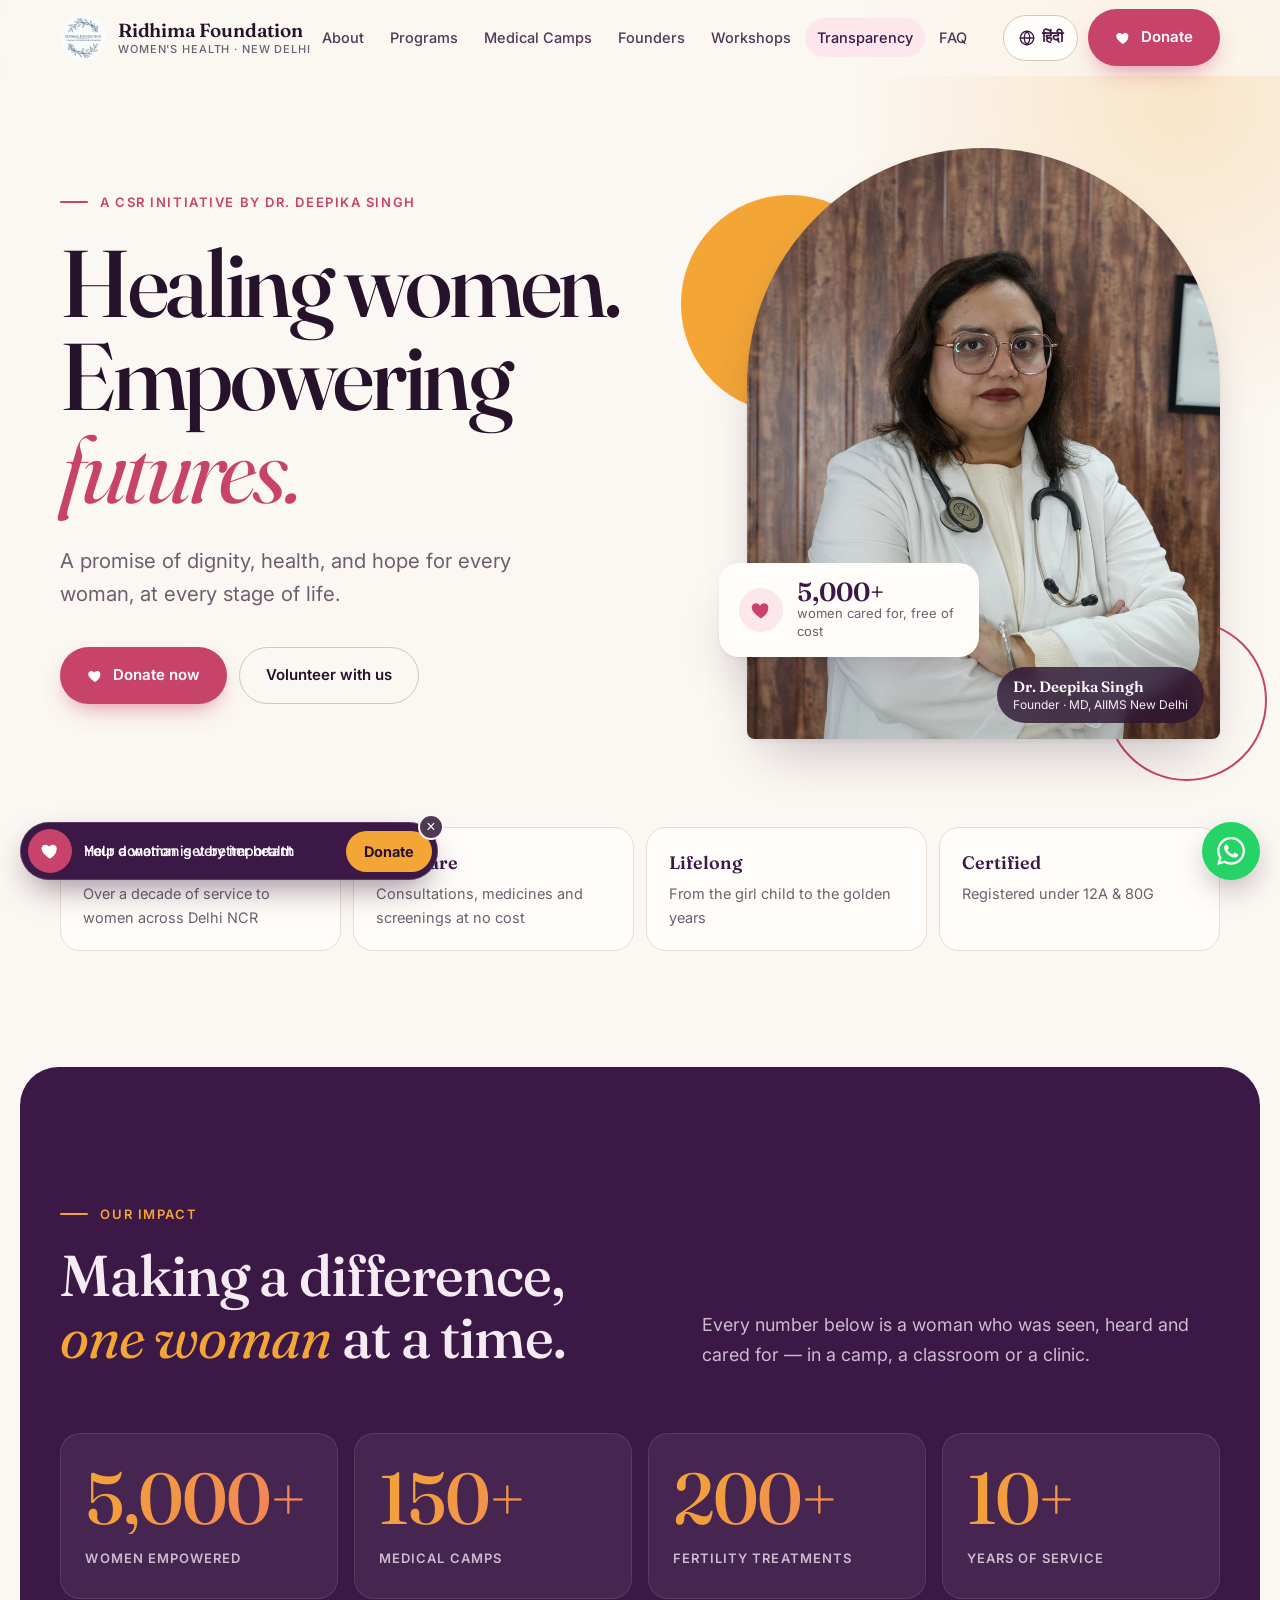
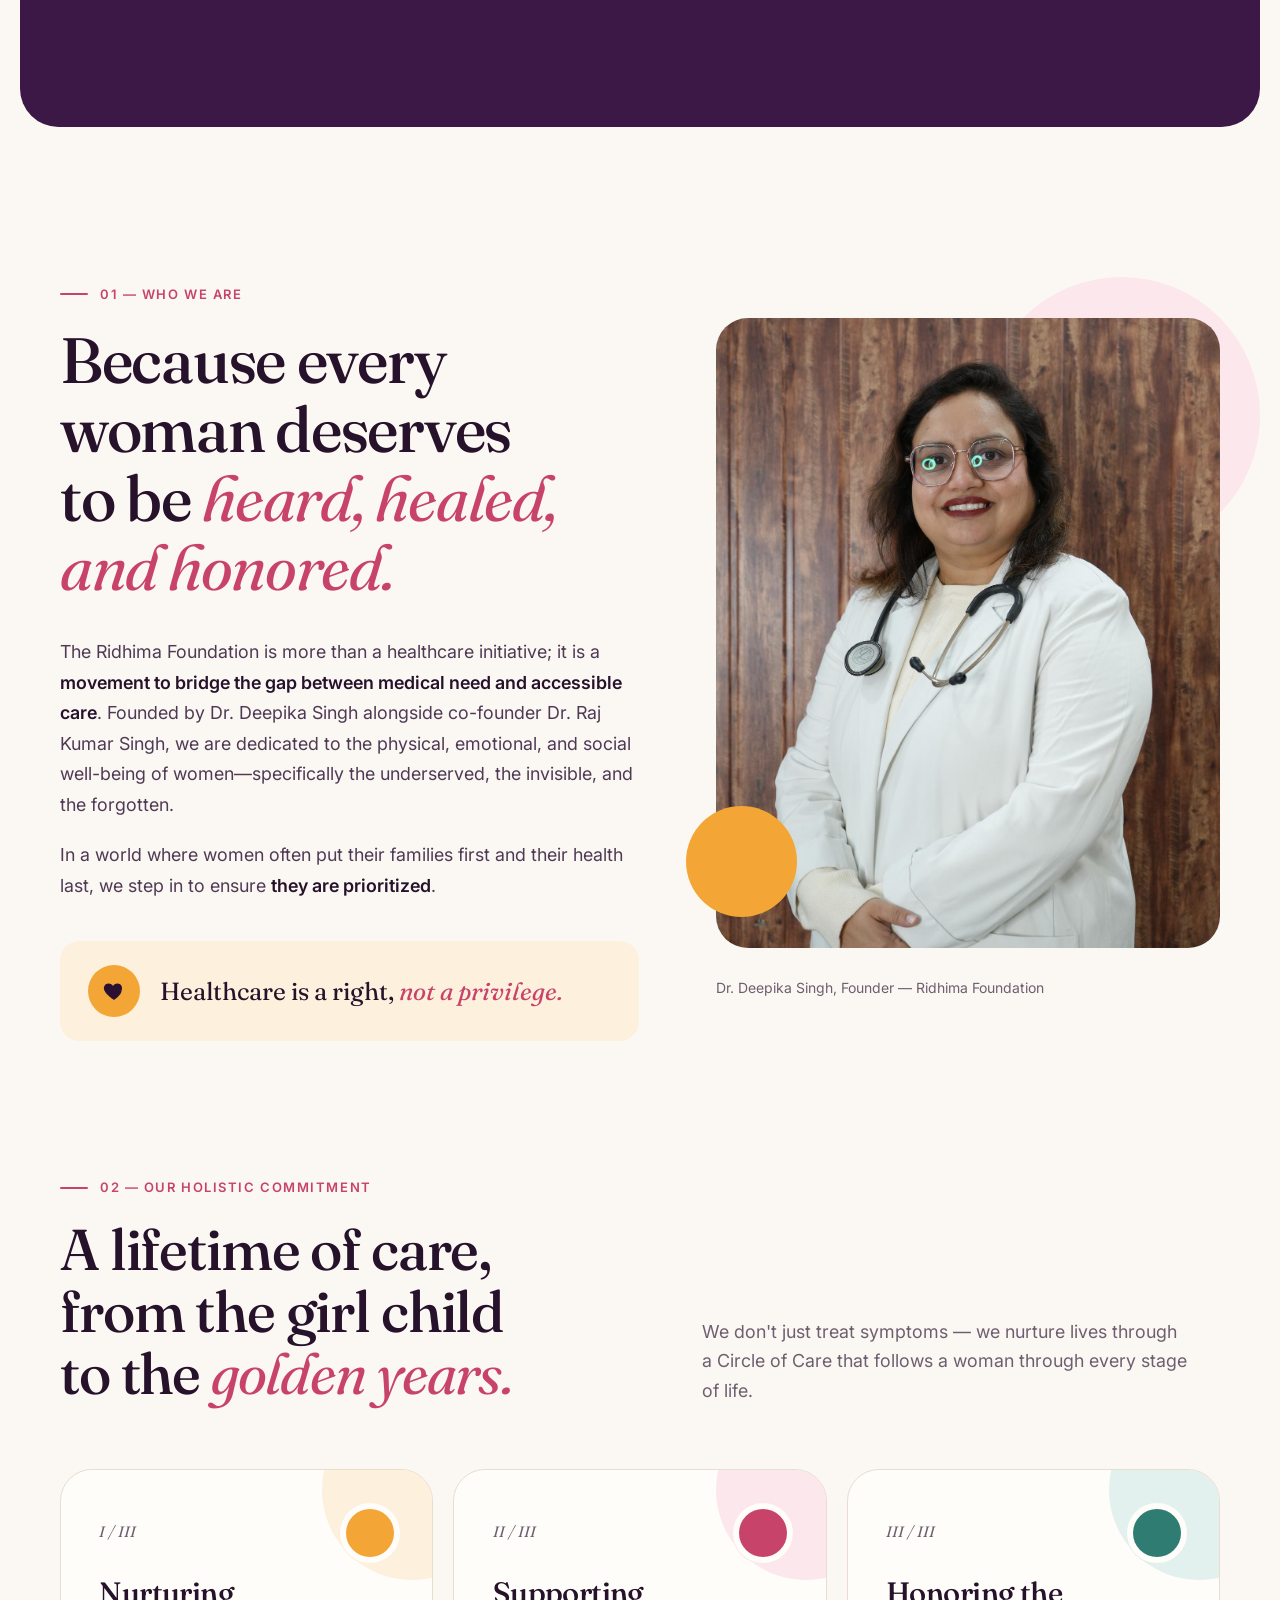
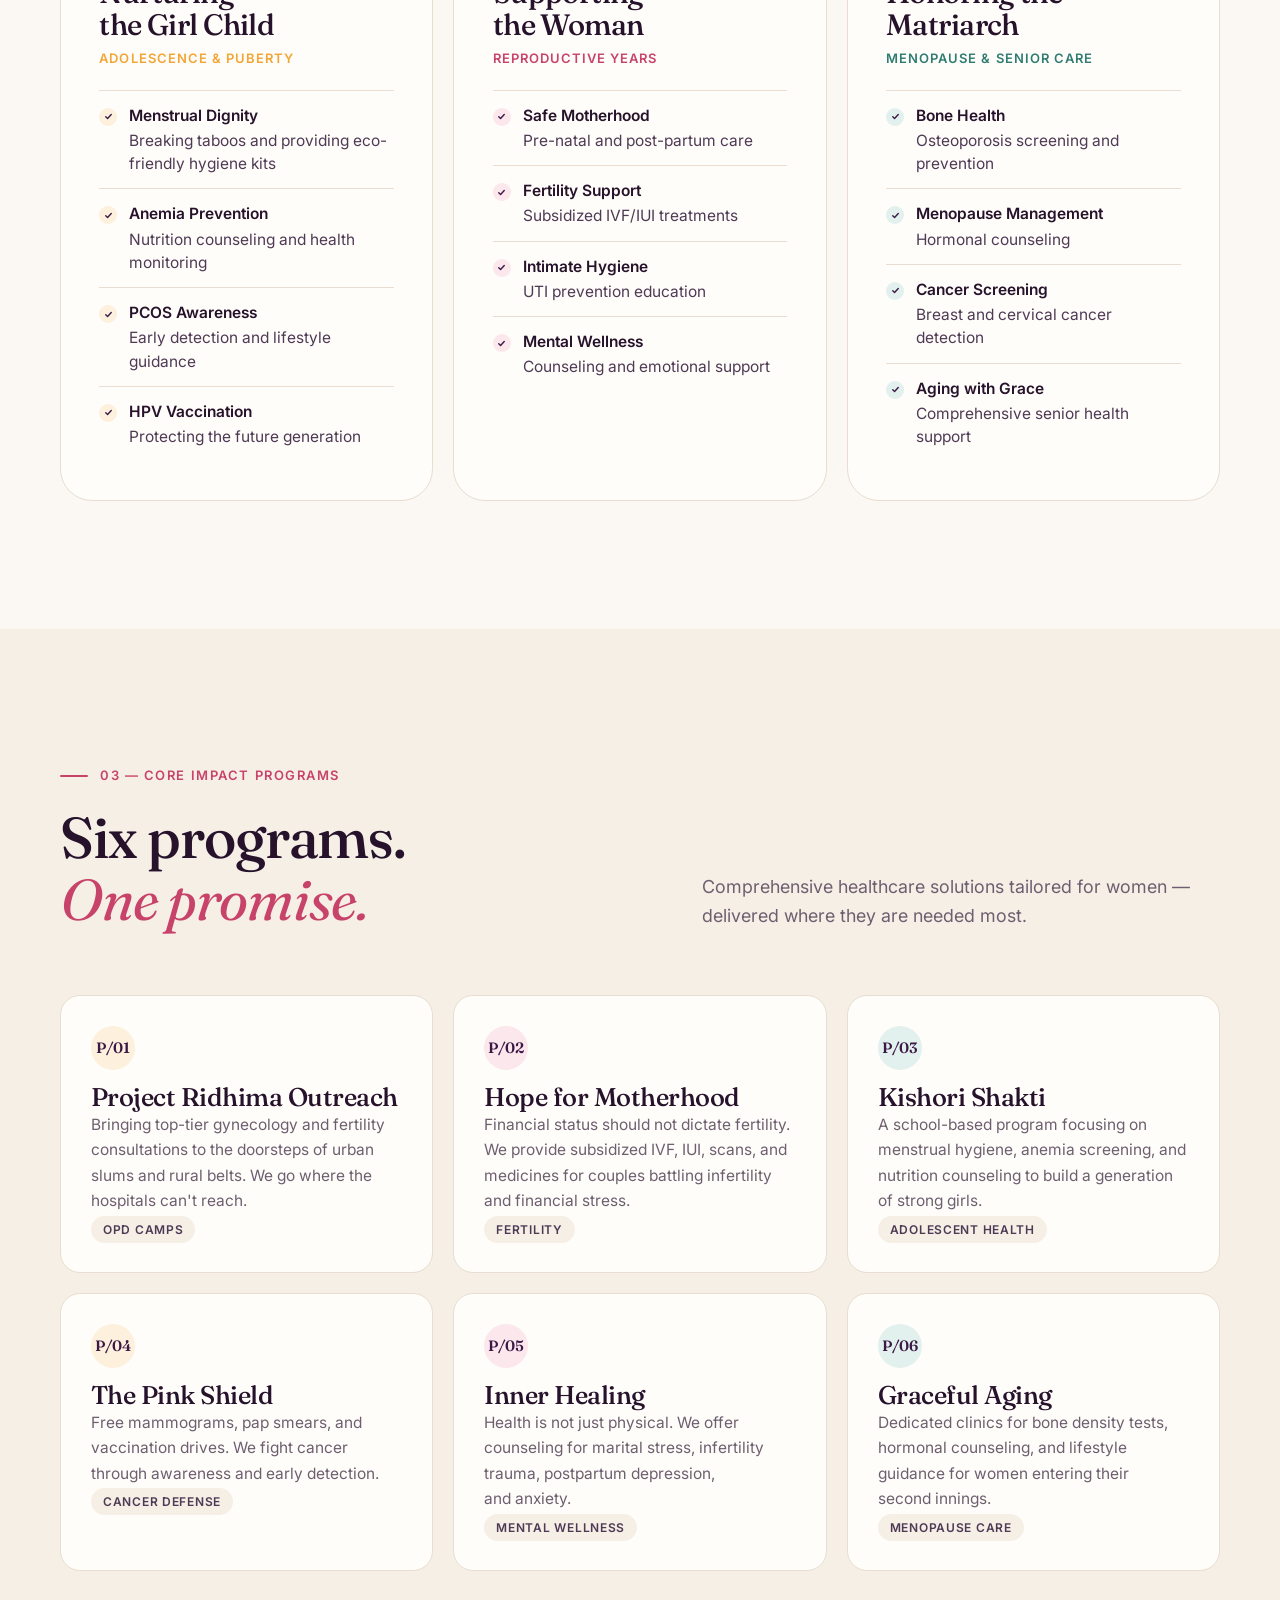
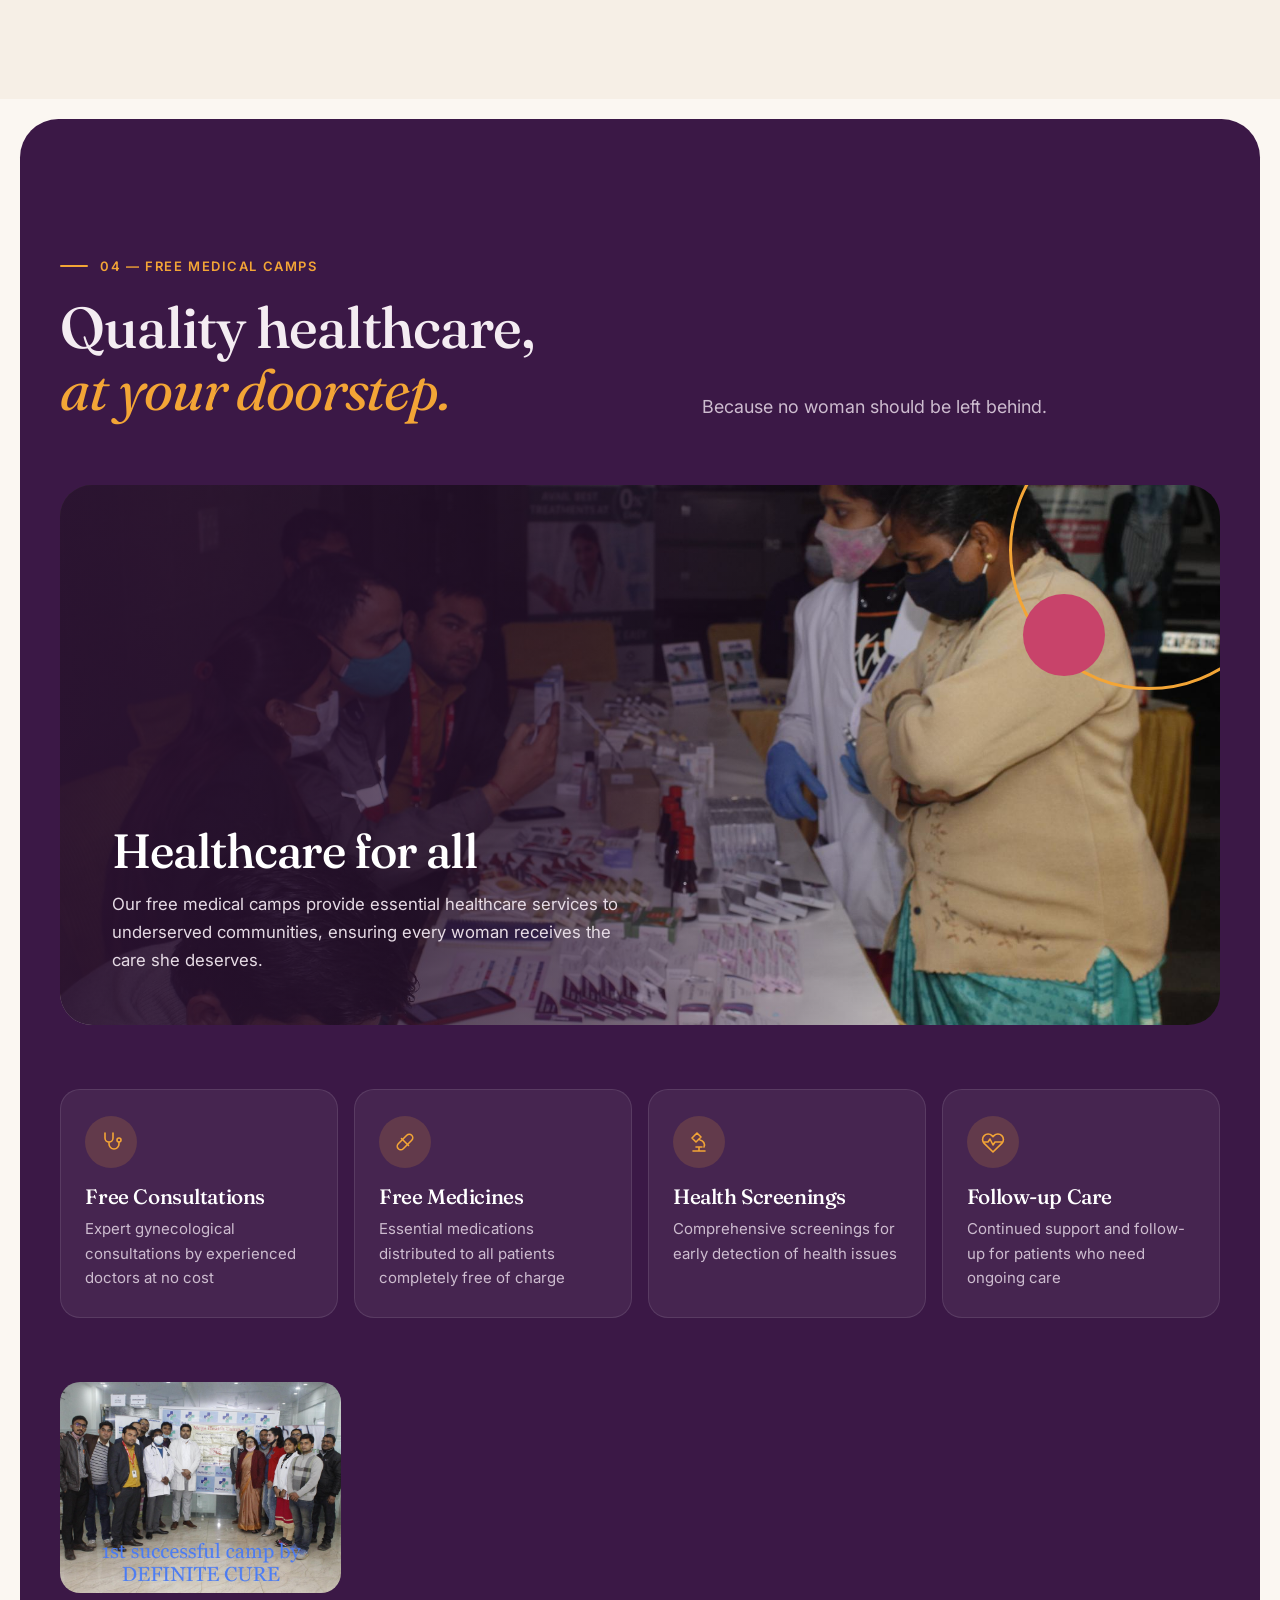
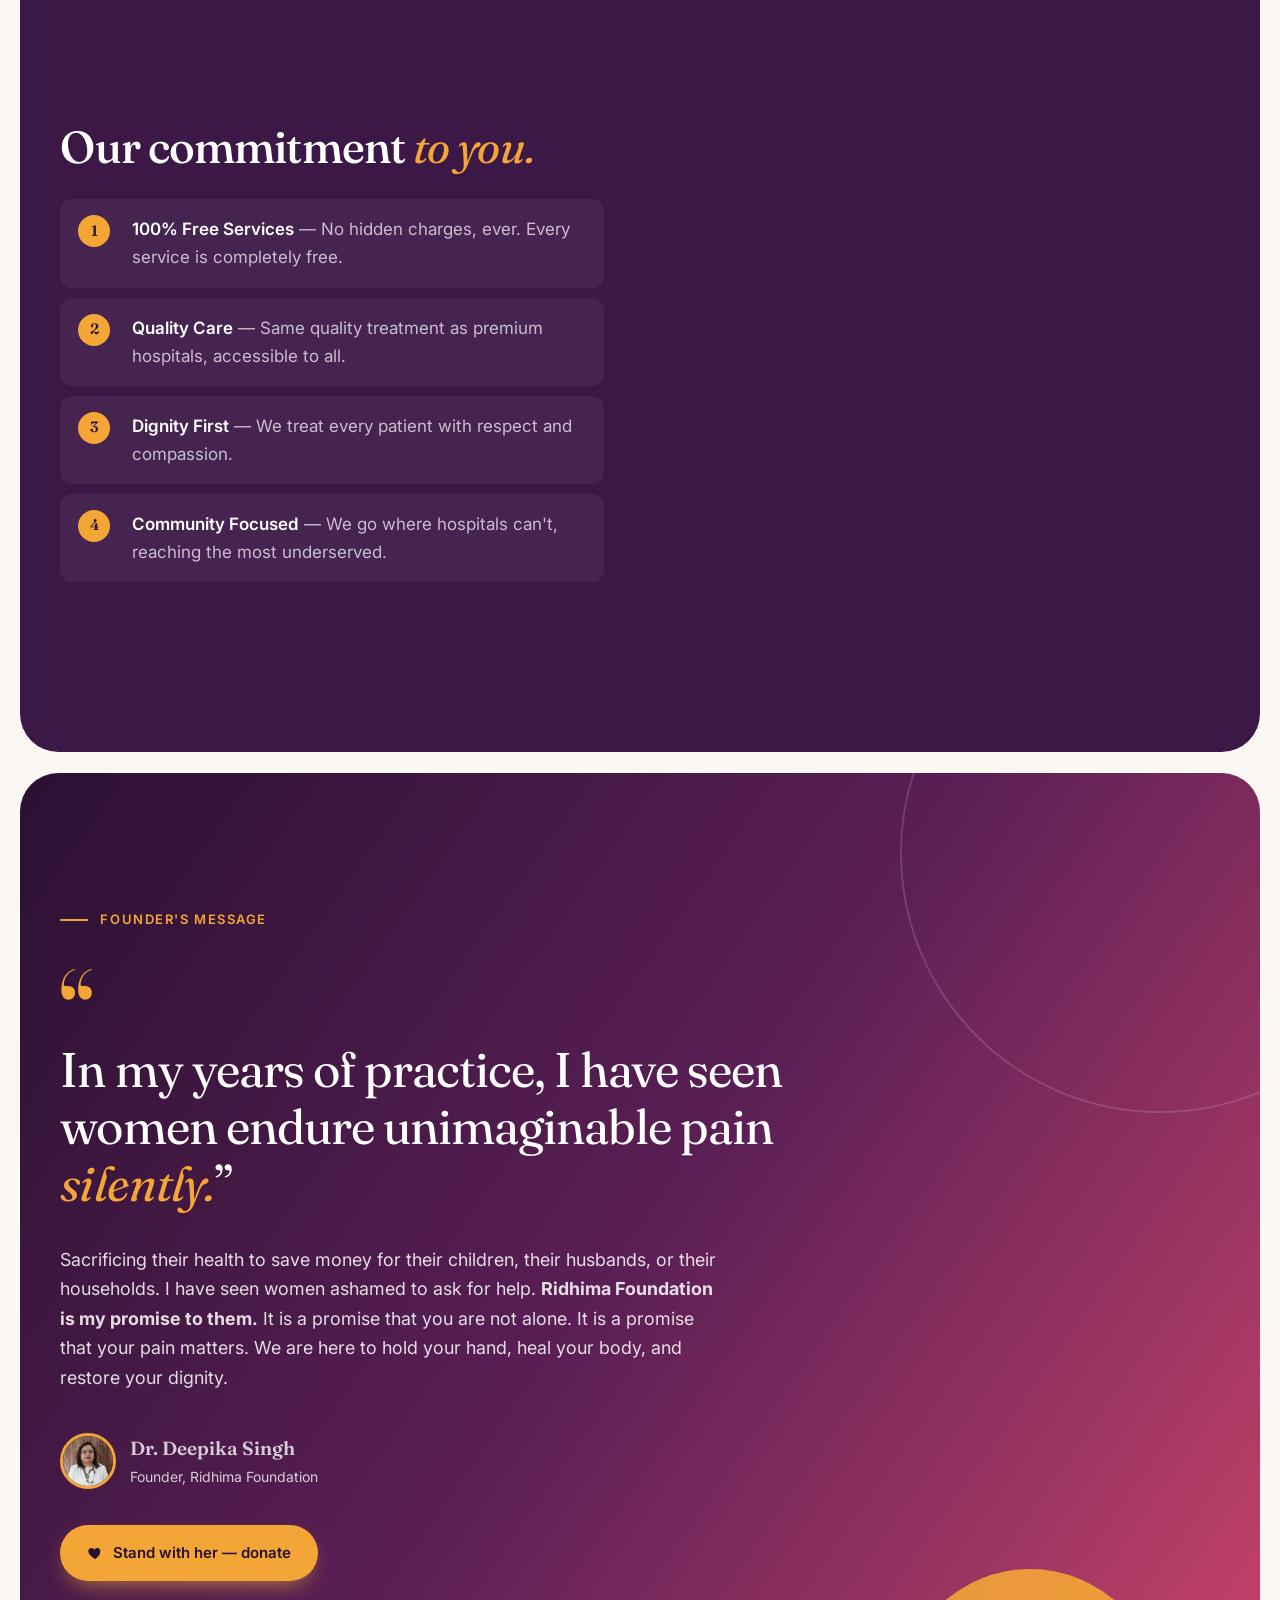
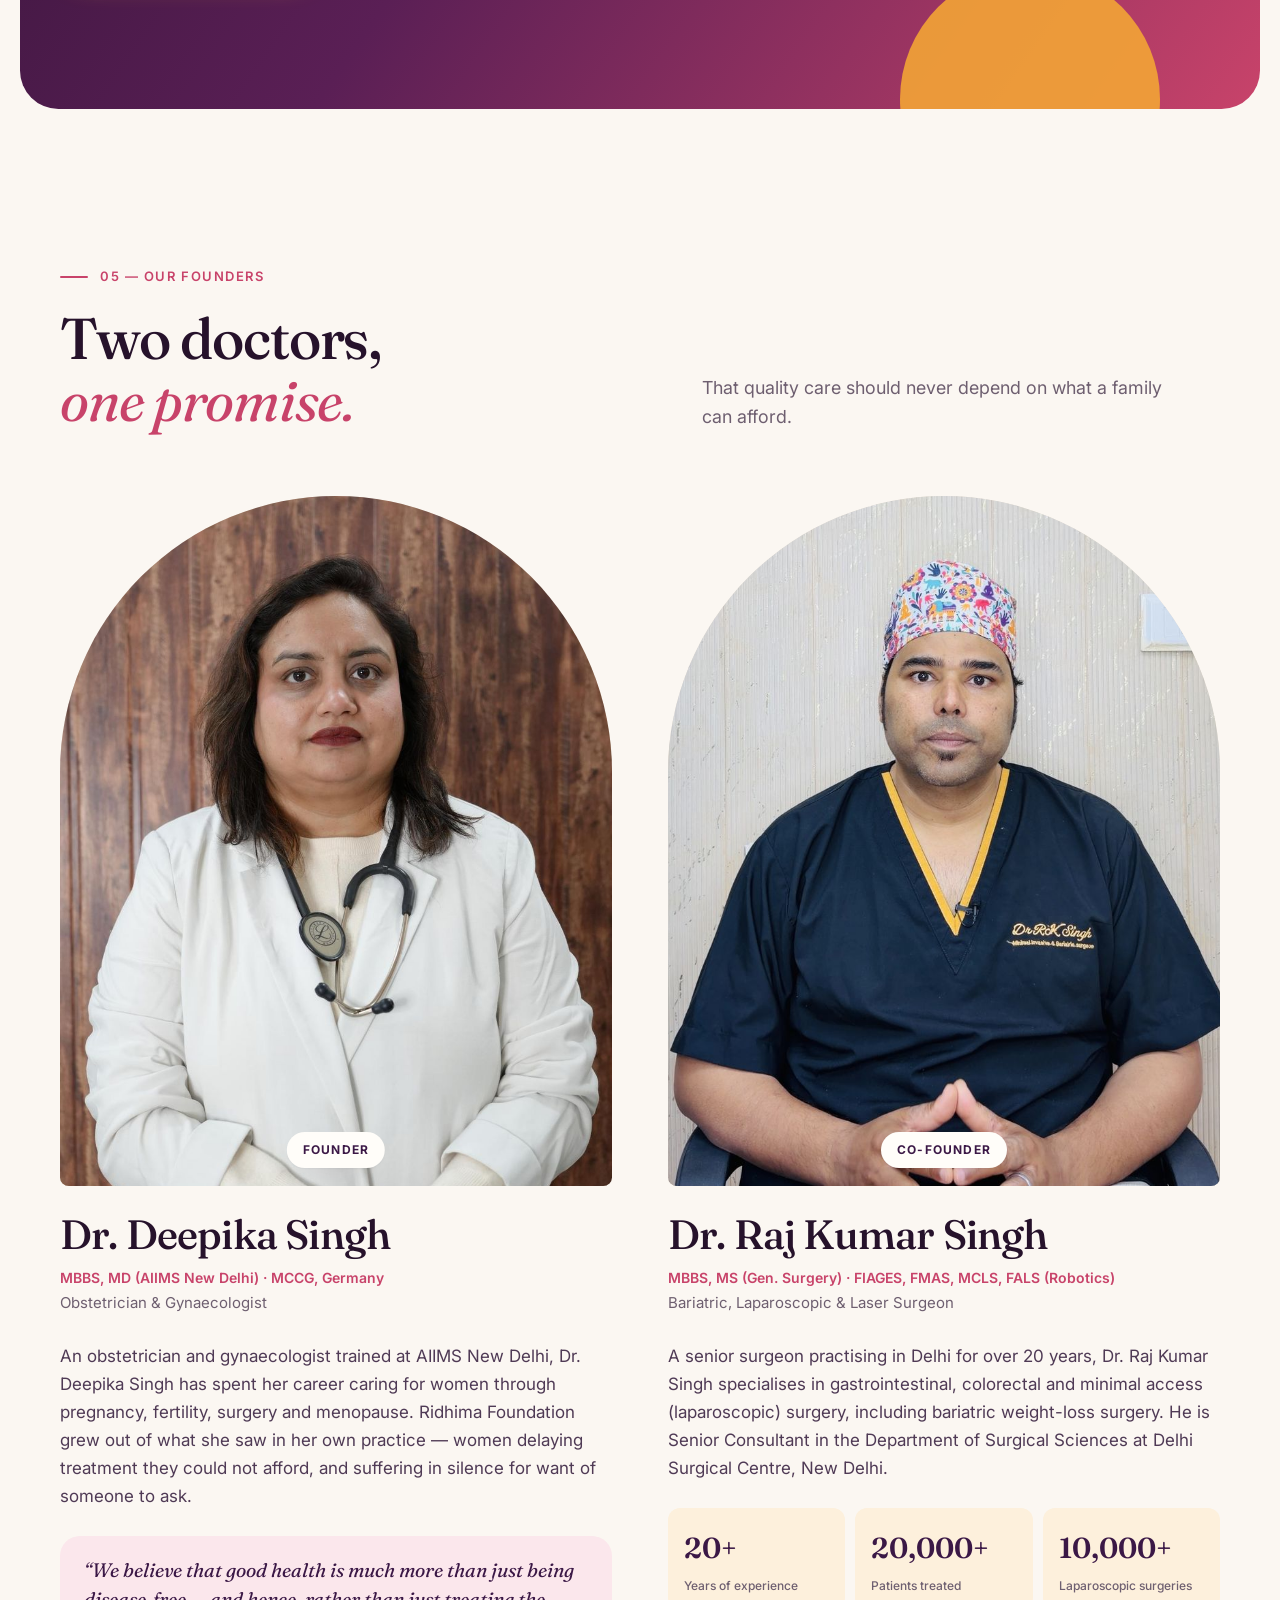
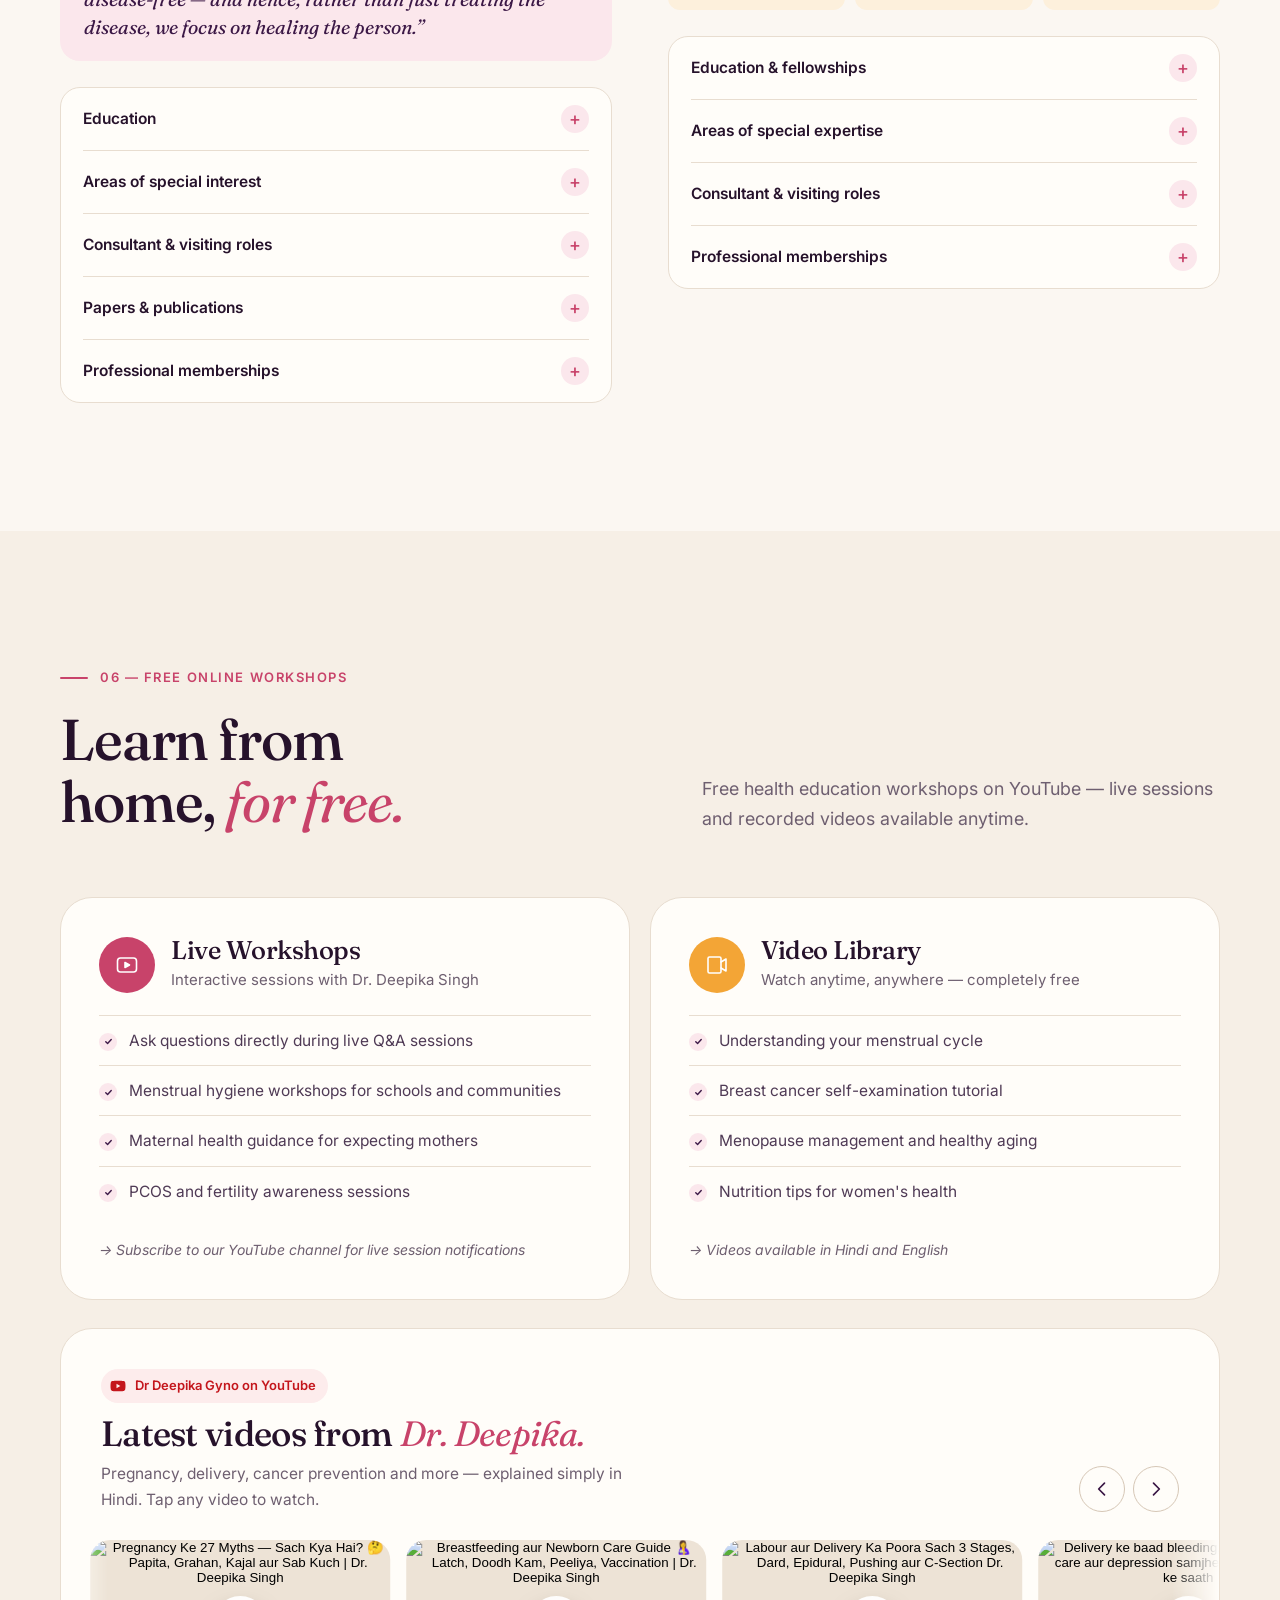
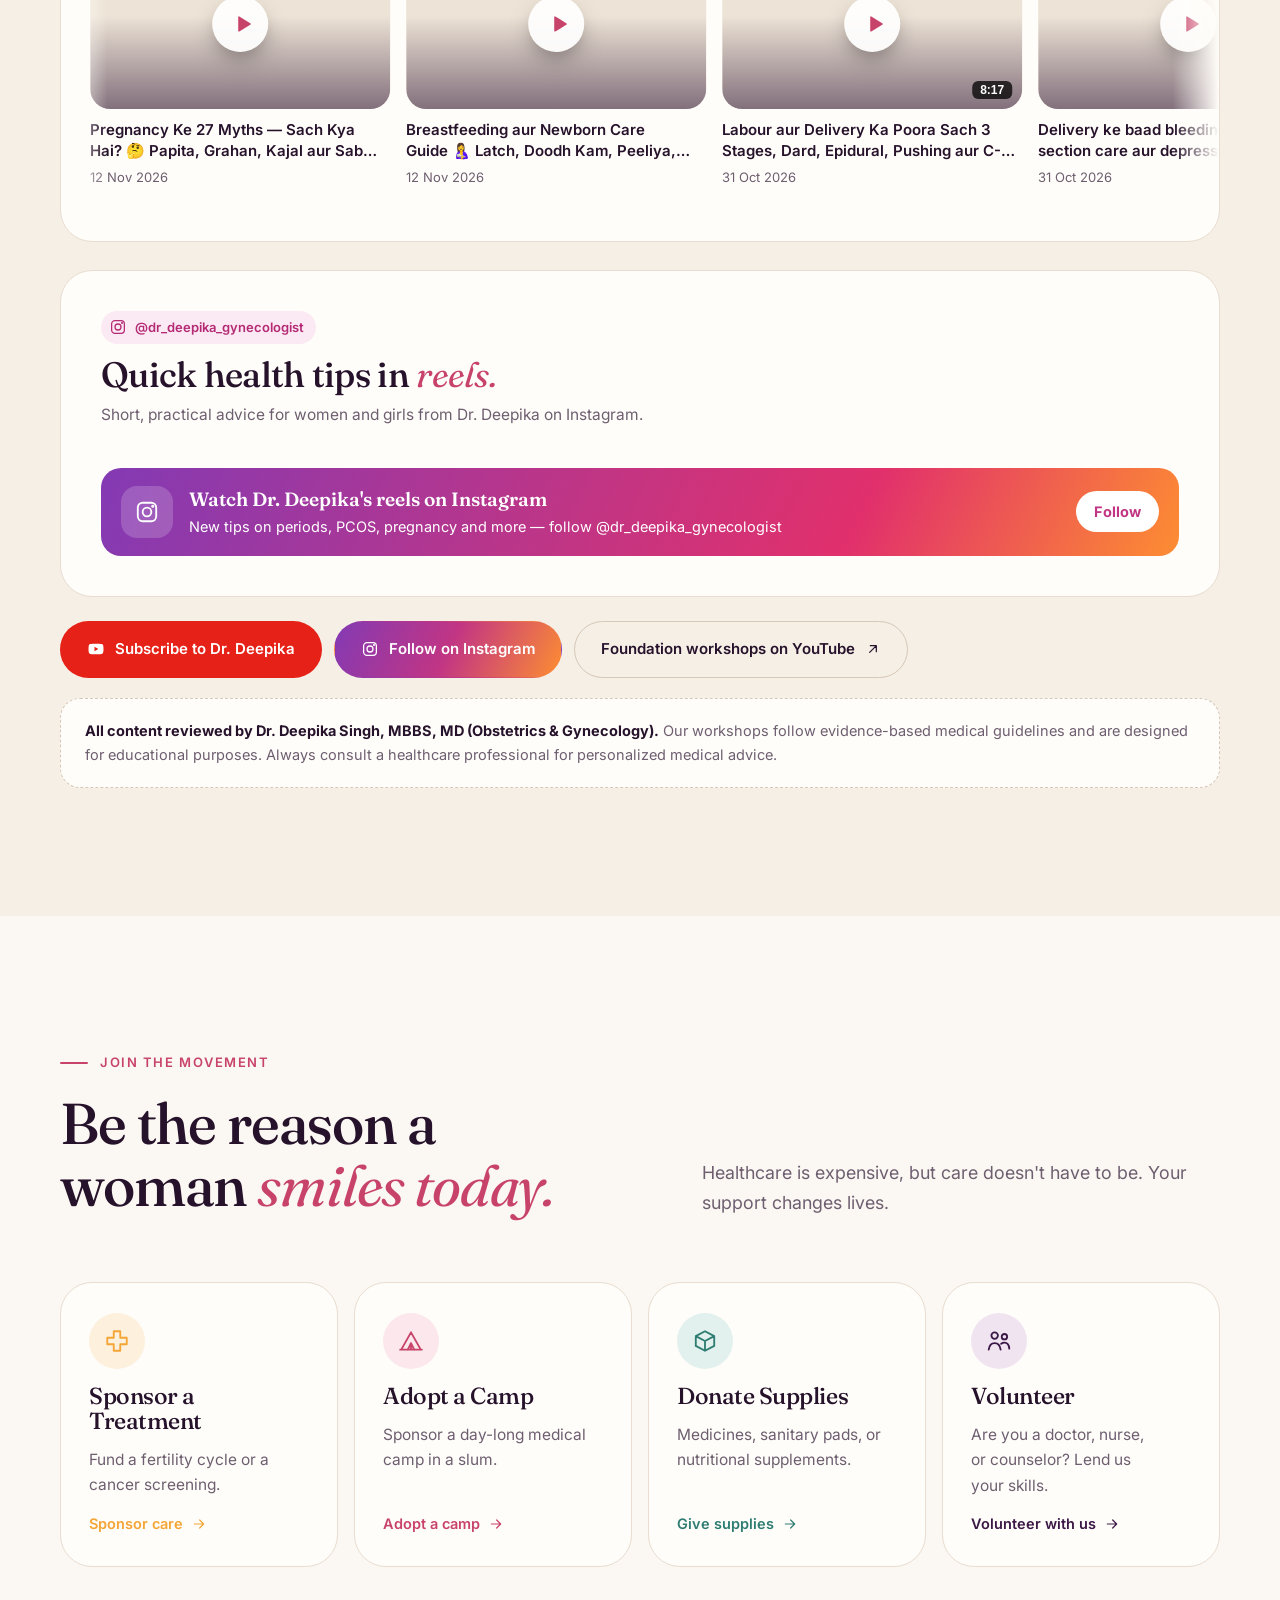
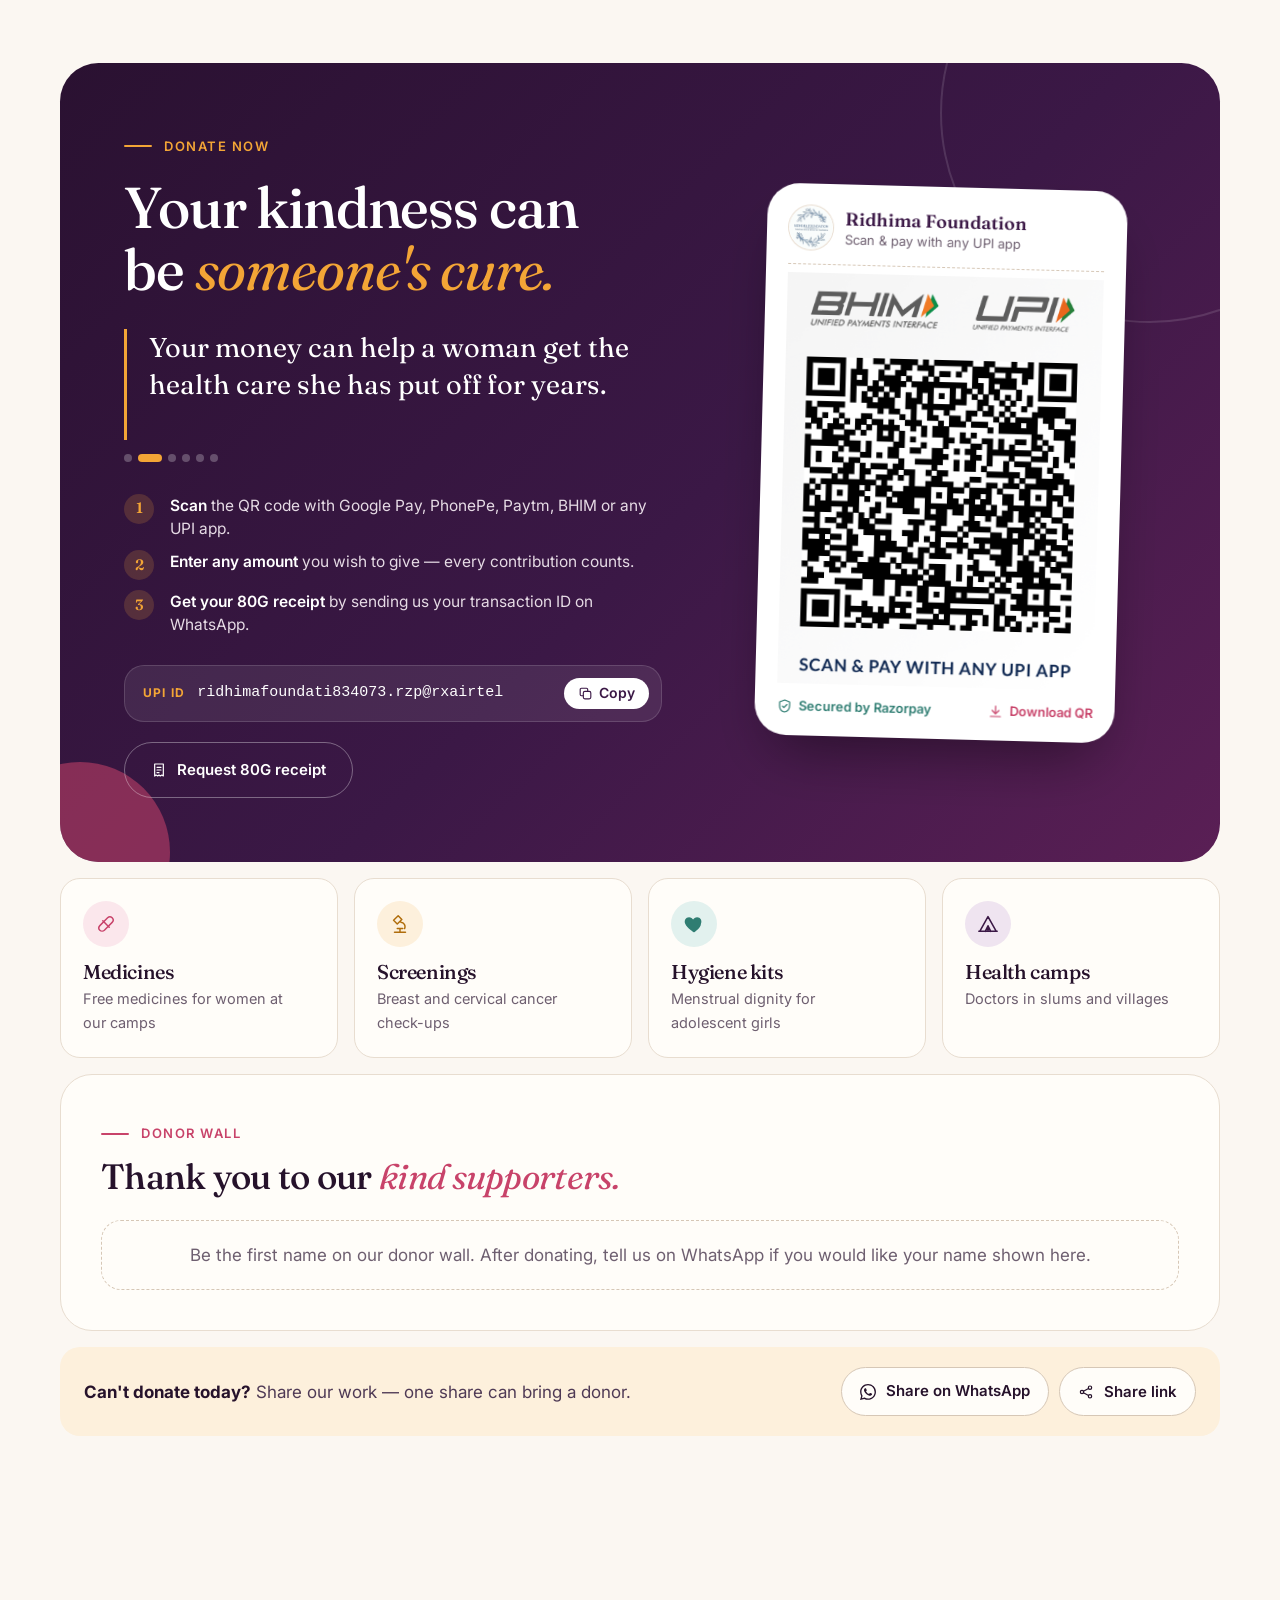
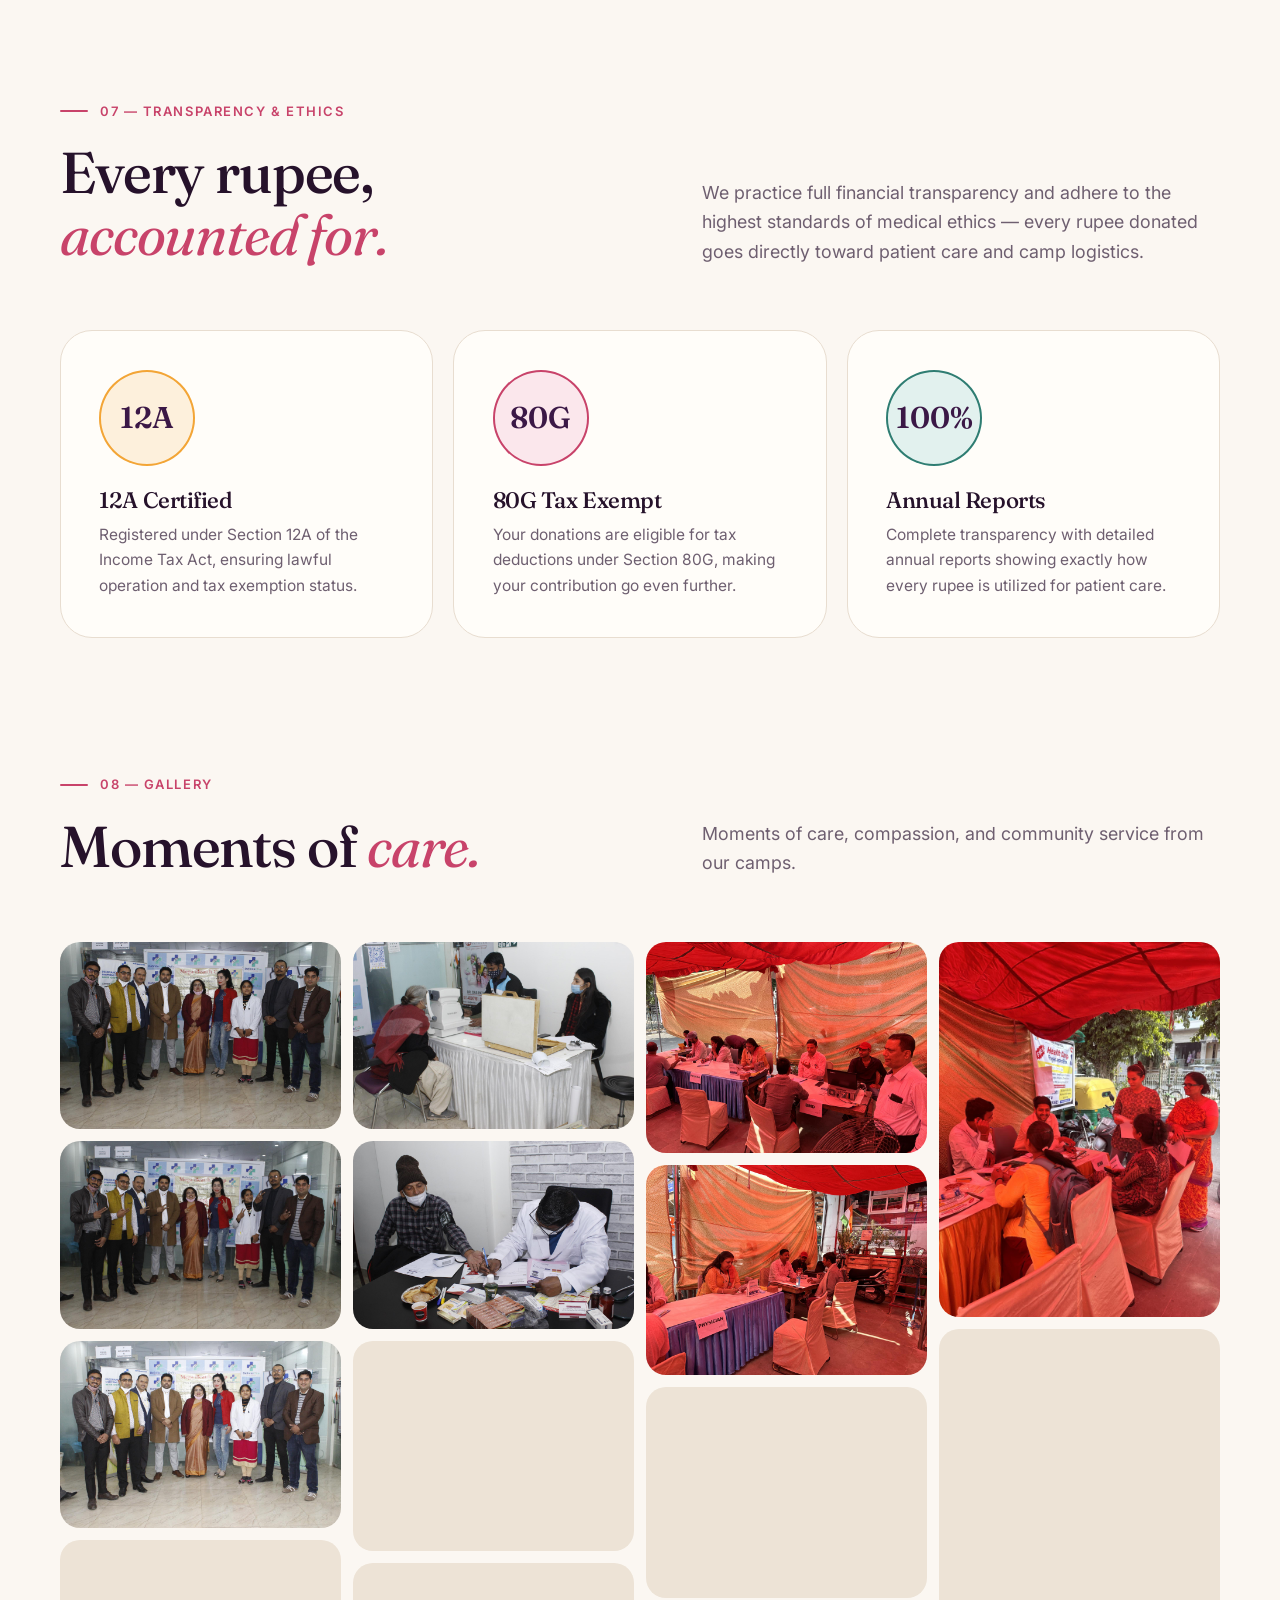
==== commit abed9ee7: "Update YouTube videos" ====
--- a/index.html
+++ b/index.html
@@ -207,10 +207,44 @@
                 "position": 1,
                 "item": {
                     "@type": "VideoObject",
+                    "name": "Pregnancy Ke 27 Myths — Sach Kya Hai? 🤔 Papita, Grahan, Kajal aur Sab Kuch | Dr. Deepika Singh",
+                    "description": "Papita mat khao. Grahan mein mat niklo. Kesar doodh piyo, bacha gora hoga. Ghee khao, delivery aasaan hogi. 🤔 Bhaarat mein pregnancy ke around itni baatein hain ki samajhna mushkil ho jaata hai ki sach kya hai. Is series ki aakhri video mein Dr. Deepika Singh 27 myths ka jawab de rahi hain — eviden",
+                    "thumbnailUrl": "https://i.ytimg.com/vi/kzfrbKlW6js/hqdefault.jpg",
+                    "uploadDate": "2026-11-12T17:53:24+00:00",
+                    "contentUrl": "https://www.youtube.com/watch?v=kzfrbKlW6js",
+                    "embedUrl": "https://www.youtube-nocookie.com/embed/kzfrbKlW6js",
+                    "inLanguage": "hi-IN",
+                    "author": {
+                        "@id": "https://ridhimafoundation.org/#deepika-singh"
+                    }
+                }
+            },
+            {
+                "@type": "ListItem",
+                "position": 2,
+                "item": {
+                    "@type": "VideoObject",
+                    "name": "Breastfeeding aur Newborn Care Guide 🤱 Latch, Doodh Kam, Peeliya, Vaccination | Dr. Deepika Singh",
+                    "description": "Baby ghar aa gaya — aur ab har cheez ek sawaal hai. 🤱 \"Doodh poora ho raha hai?\" \"Itna kyun ro raha hai?\" \"Peeliya kab tak?\" Dr. Deepika Singh is video mein breastfeeding aur newborn care ka poora practical guide de rahi hain — pehle 40 din ke liye. Bina daraaye, bina judge kiye.\n\nIs video mein aap",
+                    "thumbnailUrl": "https://i.ytimg.com/vi/txSlp6CRX9c/hqdefault.jpg",
+                    "uploadDate": "2026-11-12T17:42:34+00:00",
+                    "contentUrl": "https://www.youtube.com/watch?v=txSlp6CRX9c",
+                    "embedUrl": "https://www.youtube-nocookie.com/embed/txSlp6CRX9c",
+                    "inLanguage": "hi-IN",
+                    "author": {
+                        "@id": "https://ridhimafoundation.org/#deepika-singh"
+                    }
+                }
+            },
+            {
+                "@type": "ListItem",
+                "position": 3,
+                "item": {
+                    "@type": "VideoObject",
                     "name": "Labour aur Delivery Ka Poora Sach  3 Stages, Dard, Epidural, Pushing aur C-Section Dr. Deepika Singh",
-                    "description": "Woh din aa hi jaayega. Aur sabse bada darr hota hai: \"mujhe pata hi nahi kya hoga.\" 🤱 Is video mein Dr. Deepika Singh labour aur delivery ka honest guide de rahi hain, ghanta dar ghanta. Na darana, na sugarcoat karna. Sirf sach.\n\nIs video mein:\n✅ Labour shuru hone ke 3 pakke signs: show, paani ka ba",
+                    "description": "Woh din aa hi jaayega. Aur sabse bada darr hota hai: \"mujhe pata hi nahi kya hoga.\" 🤱 Is video mein Dr. Deepika Singh labour aur delivery ka honest guide de rahi hain, ghanta dar ghanta. Na darana, na sugarcoat karna. Sirf sach.\n\nIs video mein:\n✅ Labour shuru hone ke 3 pakke signs: show, paani ka b",
                     "thumbnailUrl": "https://i.ytimg.com/vi/R4SgBTJWePM/hqdefault.jpg",
-                    "uploadDate": "2026-10-31T03:16:37-07:00",
+                    "uploadDate": "2026-10-31T10:16:37+00:00",
                     "contentUrl": "https://www.youtube.com/watch?v=R4SgBTJWePM",
                     "embedUrl": "https://www.youtube-nocookie.com/embed/R4SgBTJWePM",
                     "inLanguage": "hi-IN",
@@ -222,13 +256,13 @@
             },
             {
                 "@type": "ListItem",
-                "position": 2,
+                "position": 4,
                 "item": {
                     "@type": "VideoObject",
                     "name": "Delivery ke baad bleeding, taanke, C-section care aur depression samjhein Dr Deepika Singh ke saath",
-                    "description": "Delivery ke baad sab log baby ko dekhte hain. Maa ko koi nahi poochhta. 🤱 Aur yahi woh phase hai jahan sabse zyada support ki zaroorat hoti hai. Dr. Deepika Singh is video mein postpartum recovery ka honest guide de rahi hain: physical bhi, aur mental bhi.\n\nIs video mein:\n✅ Pehle 24 ghante: hospital",
+                    "description": "Delivery ke baad sab log baby ko dekhte hain. Maa ko koi nahi poochhta. 🤱 Aur yahi woh phase hai jahan sabse zyada support ki zaroorat hoti hai. Dr. Deepika Singh is video mein postpartum recovery ka honest guide de rahi hain: physical bhi, aur mental bhi.\n\nIs video mein:\n✅ Pehle 24 ghante: hospita",
                     "thumbnailUrl": "https://i.ytimg.com/vi/lHAb4uLMOcM/hqdefault.jpg",
-                    "uploadDate": "2026-10-31T02:54:58-07:00",
+                    "uploadDate": "2026-10-31T09:54:58+00:00",
                     "contentUrl": "https://www.youtube.com/watch?v=lHAb4uLMOcM",
                     "embedUrl": "https://www.youtube-nocookie.com/embed/lHAb4uLMOcM",
                     "inLanguage": "hi-IN",
@@ -240,13 +274,13 @@
             },
             {
                 "@type": "ListItem",
-                "position": 3,
+                "position": 5,
                 "item": {
                     "@type": "VideoObject",
                     "name": "Teesri Trimester 🤰 Kick Count, Baby Position, Hospital Bag & Labour Signs | Dr Deepika Singh",
-                    "description": "Neend nahi aati. Karvat badalna ek project ban gaya hai. Seedhiyan chadhte hi saans phool jaati hai. Aur har koi poochhta hai — \"abhi tak hua nahi?\" 🤰\nTeesri trimester — weeks 28 se 40. Medically sabse important phase. Aur ek kaam hai jo aapko roz karna hai — jo kai baar baby ki jaan bachaata hai.\n\n",
+                    "description": "Neend nahi aati. Karvat badalna ek project ban gaya hai. Seedhiyan chadhte hi saans phool jaati hai. Aur har koi poochhta hai — \"abhi tak hua nahi?\" 🤰\nTeesri trimester — weeks 28 se 40. Medically sabse important phase. Aur ek kaam hai jo aapko roz karna hai — jo kai baar baby ki jaan bachaata hai.\n",
                     "thumbnailUrl": "https://i.ytimg.com/vi/u3ULMSFhzkI/hqdefault.jpg",
-                    "uploadDate": "2026-10-20T10:49:41-07:00",
+                    "uploadDate": "2026-10-20T17:49:41+00:00",
                     "contentUrl": "https://www.youtube.com/watch?v=u3ULMSFhzkI",
                     "embedUrl": "https://www.youtube-nocookie.com/embed/u3ULMSFhzkI",
                     "inLanguage": "hi-IN",
@@ -258,13 +292,13 @@
             },
             {
                 "@type": "ListItem",
-                "position": 4,
+                "position": 6,
                 "item": {
                     "@type": "VideoObject",
                     "name": "\"Pregnancy Mein Aaram Karo\"🤔 Yeh Salaah Galat Hai! Kegels, Walking, Yoga Ka Sach | Dr. Deepika Singh",
-                    "description": "\"Beta, ab aaram karo. Zyada mat chalo.\" — yeh salaah aapne zaroor suni hogi. Aur zyaadatar cases mein yeh galat hai. 🏃‍♀️\nPregnancy koi bimaari nahi hai. Jo women pregnancy mein regularly aur safely exercise karti hain, unka labour aksar chhota hota hai, gestational diabetes ka risk kam hota hai, ba",
+                    "description": "\"Beta, ab aaram karo. Zyada mat chalo.\" — yeh salaah aapne zaroor suni hogi. Aur zyaadatar cases mein yeh galat hai. 🏃‍♀️\nPregnancy koi bimaari nahi hai. Jo women pregnancy mein regularly aur safely exercise karti hain, unka labour aksar chhota hota hai, gestational diabetes ka risk kam hota hai, b",
                     "thumbnailUrl": "https://i.ytimg.com/vi/A1Uf_PMP5QA/hqdefault.jpg",
-                    "uploadDate": "2026-10-19T08:24:58-07:00",
+                    "uploadDate": "2026-10-19T15:24:58+00:00",
                     "contentUrl": "https://www.youtube.com/watch?v=A1Uf_PMP5QA",
                     "embedUrl": "https://www.youtube-nocookie.com/embed/A1Uf_PMP5QA",
                     "inLanguage": "hi-IN",
@@ -276,13 +310,13 @@
             },
             {
                 "@type": "ListItem",
-                "position": 5,
+                "position": 7,
                 "item": {
                     "@type": "VideoObject",
                     "name": "Doosri Trimester — \"Glow\" Ka Sach Aur Asli Kahani 🤰 | Months 4–6 Complete Guide | Dr. Deepika Singh",
-                    "description": "Sab bolte hain — \"doosri trimester mein toh GLOW aayega!\" 🌟 Kuch women ke liye yeh sach hai. Kuch ko stretch marks, 24 ghante peeth dard, aur raat 3 baje bladder pe baby ka football milta hai. Yeh video DONO ke liye hai.\n\nDr. Deepika Singh (AIIMS experience, high-risk pregnancy care) is video mein b",
+                    "description": "Sab bolte hain — \"doosri trimester mein toh GLOW aayega!\" 🌟 Kuch women ke liye yeh sach hai. Kuch ko stretch marks, 24 ghante peeth dard, aur raat 3 baje bladder pe baby ka football milta hai. Yeh video DONO ke liye hai.\n\nDr. Deepika Singh (AIIMS experience, high-risk pregnancy care) is video mein ",
                     "thumbnailUrl": "https://i.ytimg.com/vi/S_82f4tkBco/hqdefault.jpg",
-                    "uploadDate": "2026-10-16T13:45:08-07:00",
+                    "uploadDate": "2026-10-16T20:45:08+00:00",
                     "contentUrl": "https://www.youtube.com/watch?v=S_82f4tkBco",
                     "embedUrl": "https://www.youtube-nocookie.com/embed/S_82f4tkBco",
                     "inLanguage": "hi-IN",
@@ -294,13 +328,13 @@
             },
             {
                 "@type": "ListItem",
-                "position": 6,
+                "position": 8,
                 "item": {
                     "@type": "VideoObject",
                     "name": "Pregnancy Mein Kya Khayein, Kya Nahi? | 🤰 Indian Diet COMPLETE Guide | Dr. Deepika Singh",
-                    "description": "Pregnancy mein kya khana chahiye aur kya nahi? 🤰🍽\nInternet avocado toast bolta hai. Nani ghee ki katori le ke khadi hain. Doctor ek English pamphlet thama deti hain. Koi agree nahi karta!\n\nIs video mein Dr. Deepika Singh (AIIMS experience, 15 years in high-risk pregnancy care) aapko complete Indian ",
+                    "description": "Pregnancy mein kya khana chahiye aur kya nahi? 🤰🍽\nInternet avocado toast bolta hai. Nani ghee ki katori le ke khadi hain. Doctor ek English pamphlet thama deti hain. Koi agree nahi karta!\n\nIs video mein Dr. Deepika Singh (AIIMS experience, 15 years in high-risk pregnancy care) aapko complete India",
                     "thumbnailUrl": "https://i.ytimg.com/vi/K_P0fxdsDPQ/hqdefault.jpg",
-                    "uploadDate": "2026-10-15T12:37:18-07:00",
+                    "uploadDate": "2026-10-15T19:37:18+00:00",
                     "contentUrl": "https://www.youtube.com/watch?v=K_P0fxdsDPQ",
                     "embedUrl": "https://www.youtube-nocookie.com/embed/K_P0fxdsDPQ",
                     "inLanguage": "hi-IN",
@@ -312,13 +346,13 @@
             },
             {
                 "@type": "ListItem",
-                "position": 7,
+                "position": 9,
                 "item": {
                     "@type": "VideoObject",
                     "name": "पहली Trimester का सच —वो 7 Symptoms जो कोई नहीं बताता | Week 1–12 Complete Guide | Dr. Deepika Singh",
-                    "description": "पहली Trimester सबसे confusing phase होती है — आप normal दिखती हैं, पर अंदर से dying feel करती हैं। Dr. Deepika Singh आज आपको वो सब बताएंगी जो कोई नहीं बताता। 🤰\n\nIs video mein aap seekhenge:\n✅ Week 4–12 mein baby ka development — til, moong, kaju, chana, nimbu\n✅ 7 pregnancy symptoms jo koi nahi batat",
+                    "description": "पहली Trimester सबसे confusing phase होती है — आप normal दिखती हैं, पर अंदर से dying feel करती हैं। Dr. Deepika Singh आज आपको वो सब बताएंगी जो कोई नहीं बताता। 🤰\n\nIs video mein aap seekhenge:\n✅ Week 4–12 mein baby ka development — til, moong, kaju, chana, nimbu\n✅ 7 pregnancy symptoms jo koi nahi bata",
                     "thumbnailUrl": "https://i.ytimg.com/vi/i5LrpxFLNZE/hqdefault.jpg",
-                    "uploadDate": "2026-10-14T00:10:54-07:00",
+                    "uploadDate": "2026-10-14T07:10:54+00:00",
                     "contentUrl": "https://www.youtube.com/watch?v=i5LrpxFLNZE",
                     "embedUrl": "https://www.youtube-nocookie.com/embed/i5LrpxFLNZE",
                     "inLanguage": "hi-IN",
@@ -330,13 +364,13 @@
             },
             {
                 "@type": "ListItem",
-                "position": 8,
+                "position": 10,
                 "item": {
                     "@type": "VideoObject",
                     "name": "Pregnant Ho Gayi, Ab Kya? Pehle 48 Ghante Ki Complete Guide | Pregnancy Series Ep 1",
                     "description": "Pregnancy test positive aaya aur ab samajh nahi aa raha ki kya karein? Is video mein Dr. Deepika Singh (MD, AIIMS New Delhi — Gynecologist, 15+ years experience) bata rahi hain ki positive test ke baad pehle 48 ghante mein kya karna hai, kya bilkul nahi karna, aur woh baatein jo clinic mein time ki ",
                     "thumbnailUrl": "https://i.ytimg.com/vi/swsl0o7uyWQ/hqdefault.jpg",
-                    "uploadDate": "2026-10-12T01:55:31-07:00",
+                    "uploadDate": "2026-10-12T08:55:31+00:00",
                     "contentUrl": "https://www.youtube.com/watch?v=swsl0o7uyWQ",
                     "embedUrl": "https://www.youtube-nocookie.com/embed/swsl0o7uyWQ",
                     "inLanguage": "hi-IN",
@@ -348,13 +382,13 @@
             },
             {
                 "@type": "ListItem",
-                "position": 9,
+                "position": 11,
                 "item": {
                     "@type": "VideoObject",
                     "name": "Cervical Cancer Prevention Guide: HPV Vaccine, Pap Smear & Symptoms | Dr. Deepika Singh Gyno",
                     "description": "Cervical cancer India mein 2nd most common cancer hai women mein—aur almost 100% preventable hai. Har saal India mein lagbhag 1.25 lakh women ko ye cancer hota hai, lekin kya aap jaante hain ki ye ek vaccine aur simple test se puri tarah roka ja sakta hai?\n\nNamaste! Aaj hum baat karenge ek aise topi",
                     "thumbnailUrl": "https://i.ytimg.com/vi/aKIWtWTnsCs/hqdefault.jpg",
-                    "uploadDate": "2026-05-11T00:30:17-07:00",
+                    "uploadDate": "2026-05-11T07:30:17+00:00",
                     "contentUrl": "https://www.youtube.com/watch?v=aKIWtWTnsCs",
                     "embedUrl": "https://www.youtube-nocookie.com/embed/aKIWtWTnsCs",
                     "inLanguage": "hi-IN",
@@ -1158,6 +1192,22 @@
                         <!-- i18n:skip -->
                         <ul class="slider-track video-track" aria-label="Videos by Dr. Deepika Singh">
                             <!-- yt-videos:start -->
+                            <li class="vcard">
+                                <button type="button" class="vthumb" data-yt="kzfrbKlW6js" data-title="Pregnancy Ke 27 Myths — Sach Kya Hai? 🤔 Papita, Grahan, Kajal aur Sab Kuch | Dr. Deepika Singh">
+                                    <img src="https://i.ytimg.com/vi/kzfrbKlW6js/hqdefault.jpg" alt="Pregnancy Ke 27 Myths — Sach Kya Hai? 🤔 Papita, Grahan, Kajal aur Sab Kuch | Dr. Deepika Singh" width="480" height="360" loading="lazy" decoding="async">
+                                    <span class="vplay" aria-hidden="true"><svg><use href="#i-play" /></svg></span>
+                                </button>
+                                <h3><a href="https://www.youtube.com/watch?v=kzfrbKlW6js" target="_blank" rel="noopener noreferrer">Pregnancy Ke 27 Myths — Sach Kya Hai? 🤔 Papita, Grahan, Kajal aur Sab Kuch | Dr. Deepika Singh</a></h3>
+                                <time datetime="2026-11-12">12 Nov 2026</time>
+                            </li>
+                            <li class="vcard">
+                                <button type="button" class="vthumb" data-yt="txSlp6CRX9c" data-title="Breastfeeding aur Newborn Care Guide 🤱 Latch, Doodh Kam, Peeliya, Vaccination | Dr. Deepika Singh">
+                                    <img src="https://i.ytimg.com/vi/txSlp6CRX9c/hqdefault.jpg" alt="Breastfeeding aur Newborn Care Guide 🤱 Latch, Doodh Kam, Peeliya, Vaccination | Dr. Deepika Singh" width="480" height="360" loading="lazy" decoding="async">
+                                    <span class="vplay" aria-hidden="true"><svg><use href="#i-play" /></svg></span>
+                                </button>
+                                <h3><a href="https://www.youtube.com/watch?v=txSlp6CRX9c" target="_blank" rel="noopener noreferrer">Breastfeeding aur Newborn Care Guide 🤱 Latch, Doodh Kam, Peeliya, Vaccination | Dr. Deepika Singh</a></h3>
+                                <time datetime="2026-11-12">12 Nov 2026</time>
+                            </li>
                             <li class="vcard">
                                 <button type="button" class="vthumb" data-yt="R4SgBTJWePM" data-title="Labour aur Delivery Ka Poora Sach  3 Stages, Dard, Epidural, Pushing aur C-Section Dr. Deepika Singh">
                                     <img src="https://i.ytimg.com/vi/R4SgBTJWePM/hqdefault.jpg" alt="Labour aur Delivery Ka Poora Sach  3 Stages, Dard, Epidural, Pushing aur C-Section Dr. Deepika Singh" width="480" height="360" loading="lazy" decoding="async">
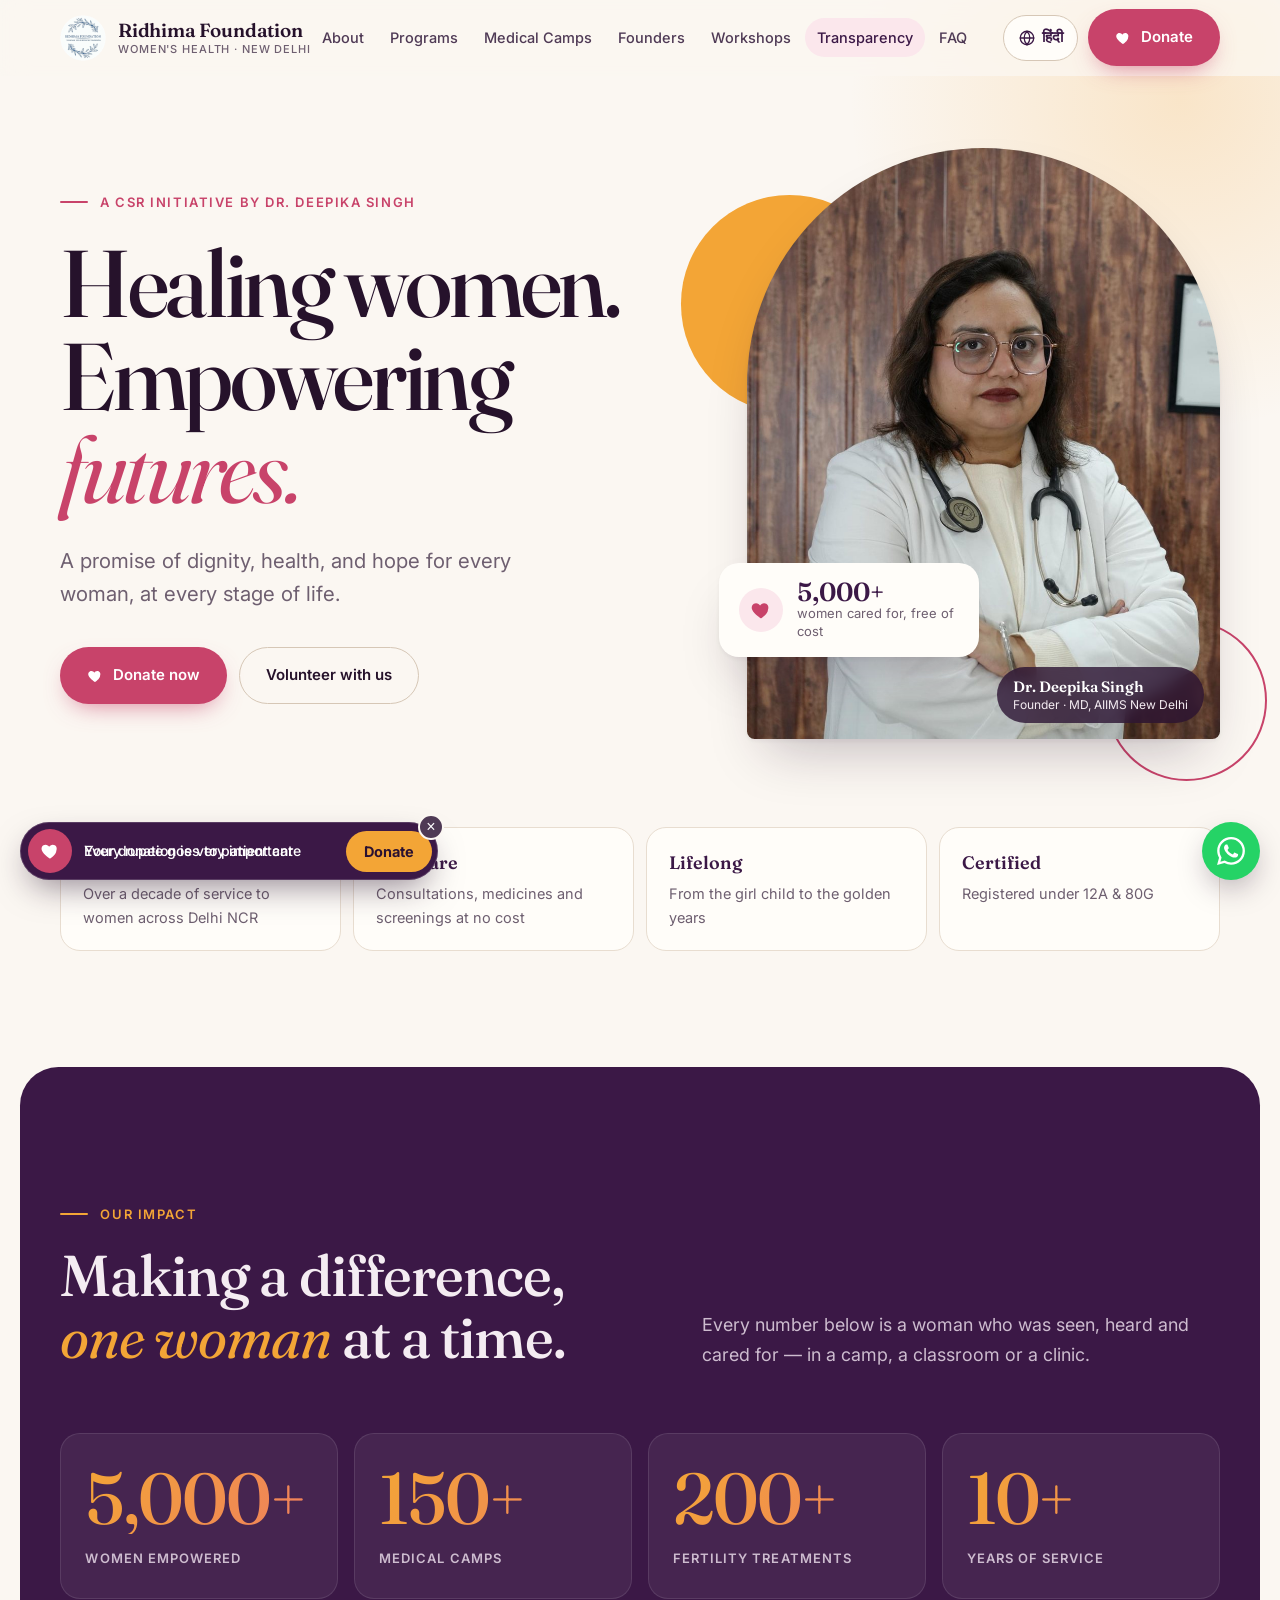
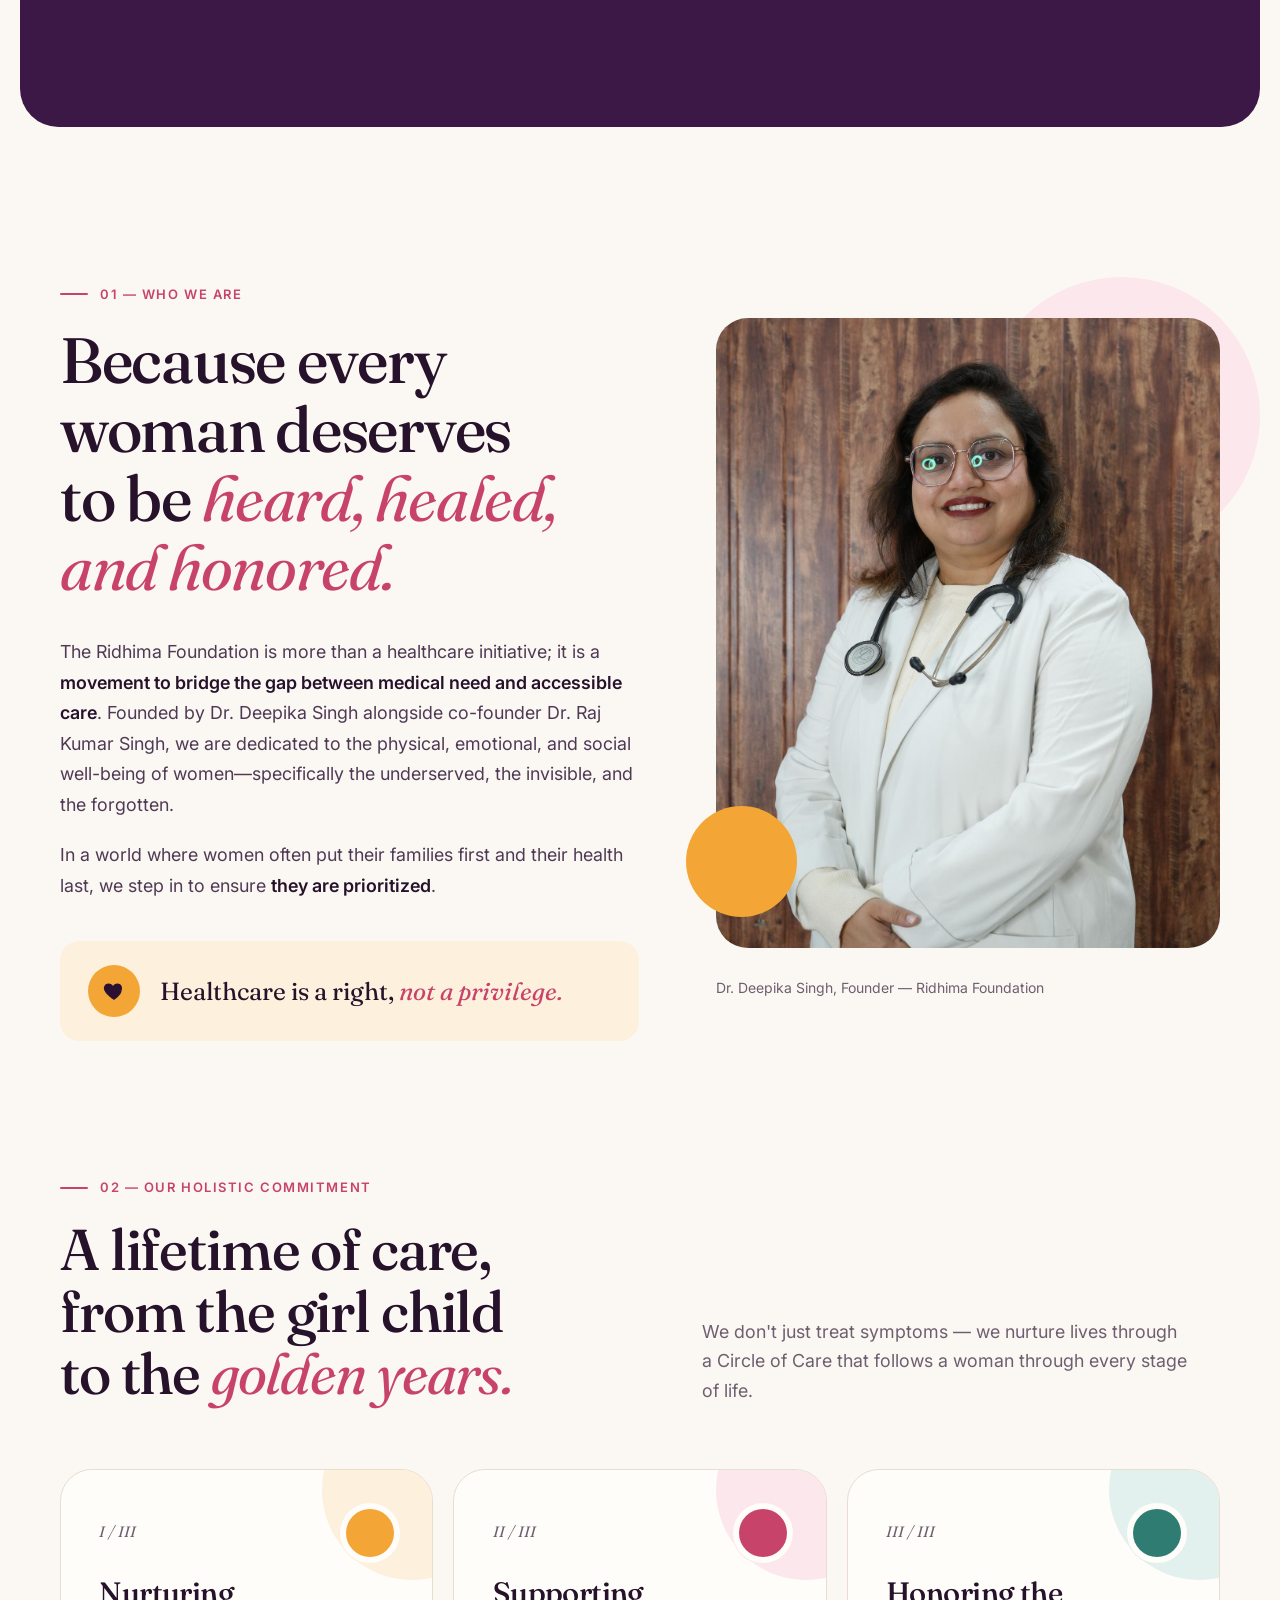
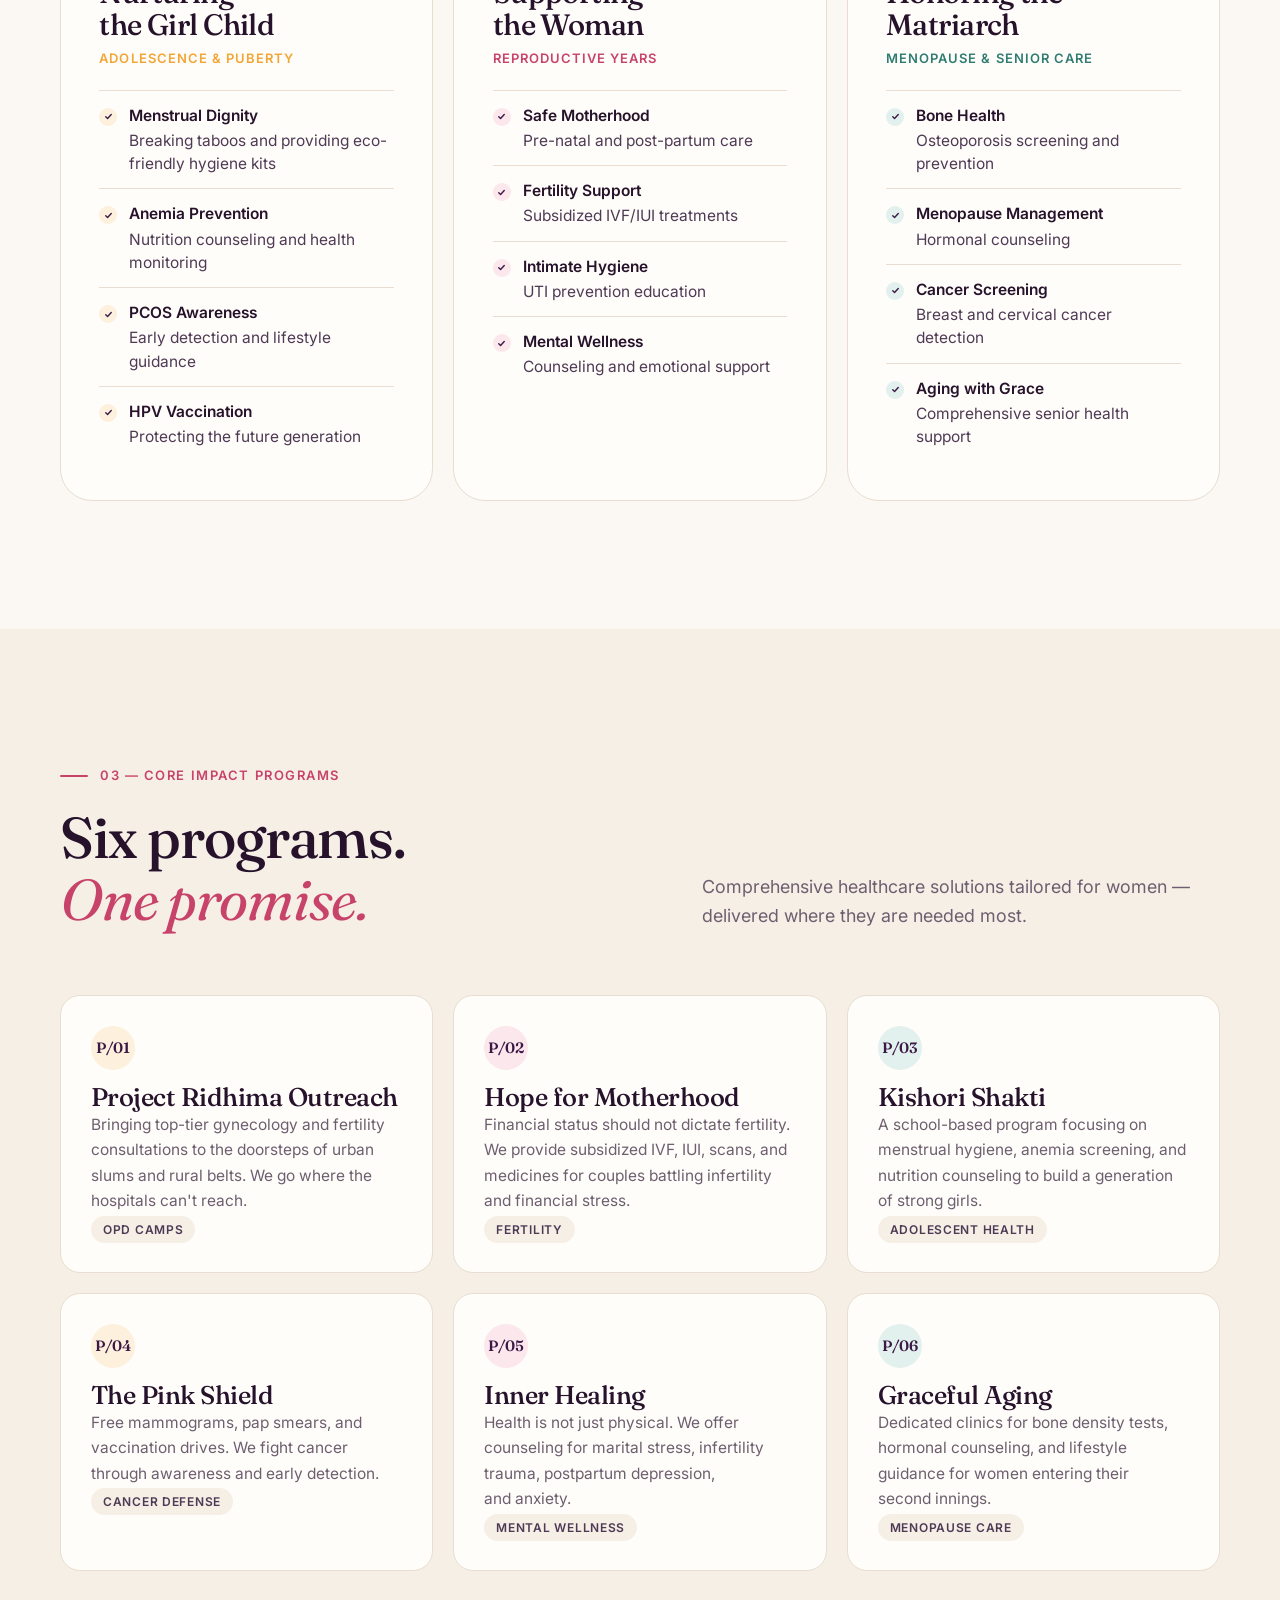
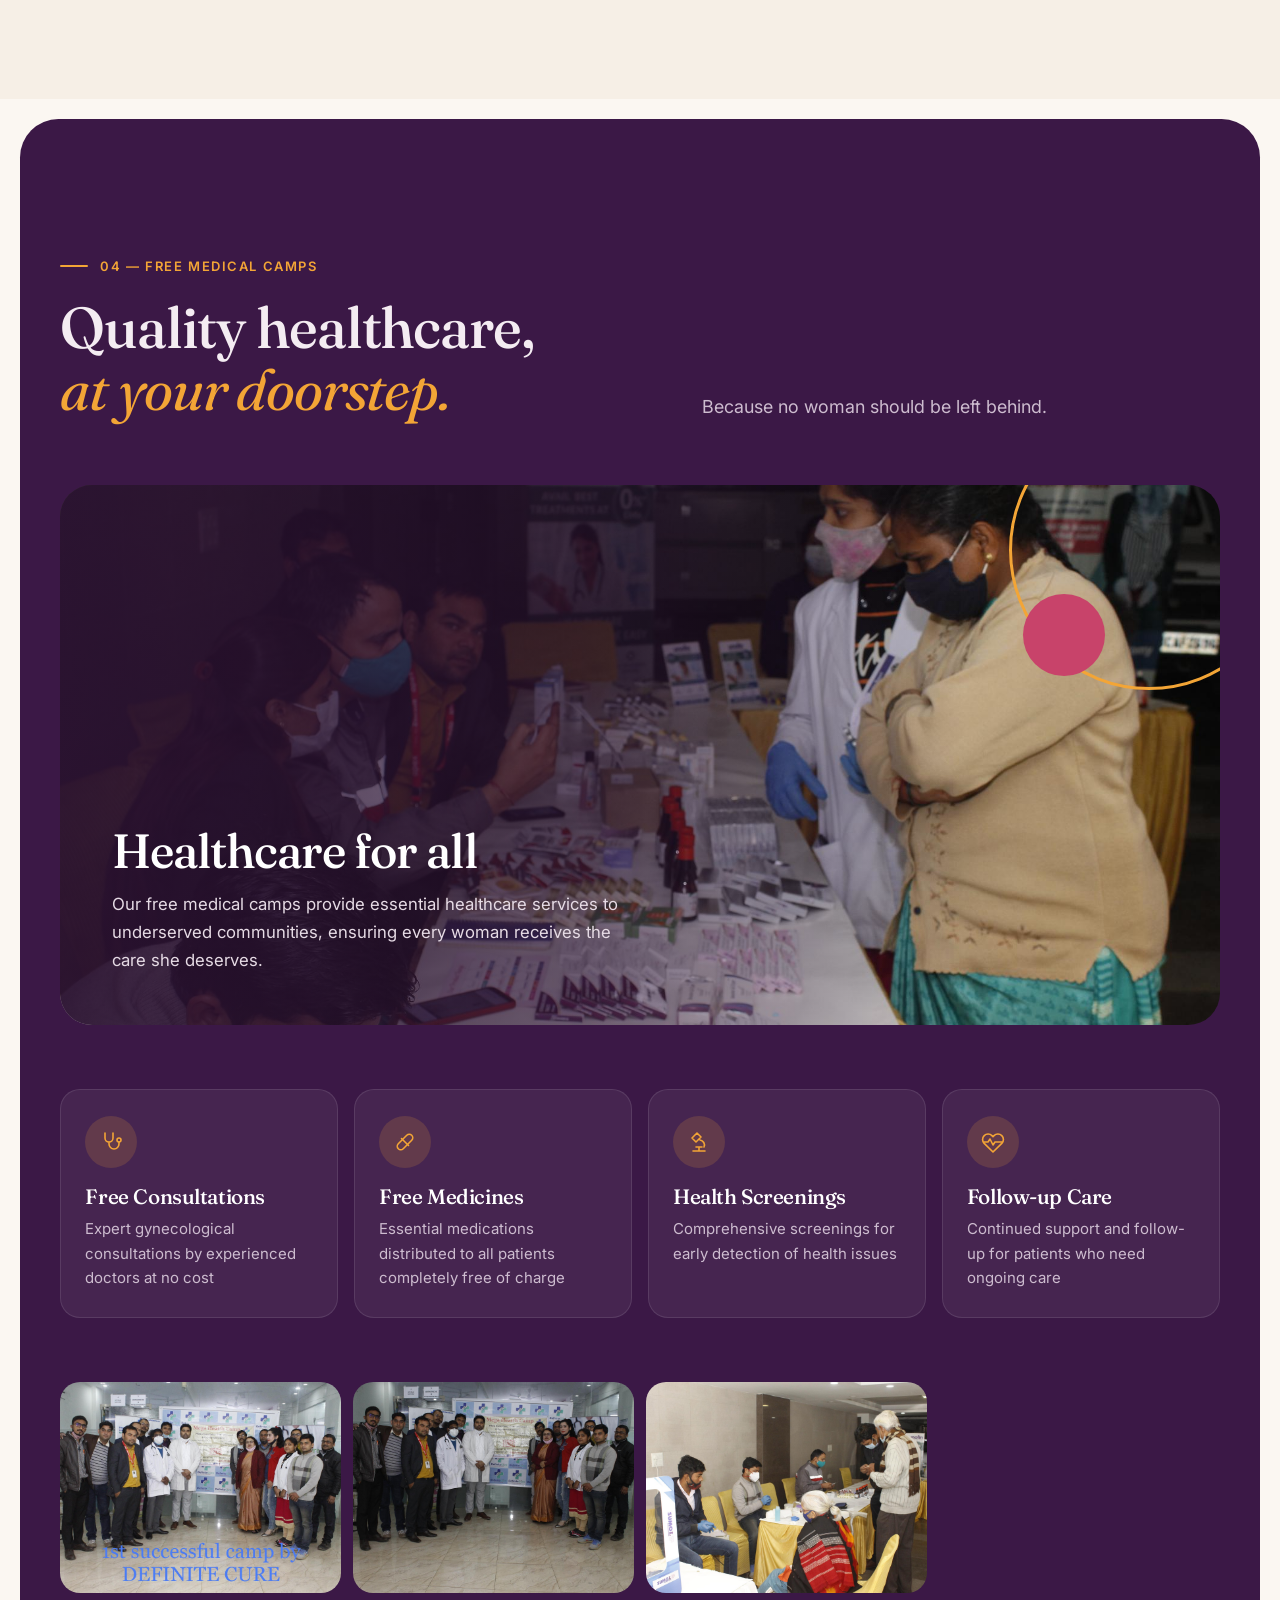
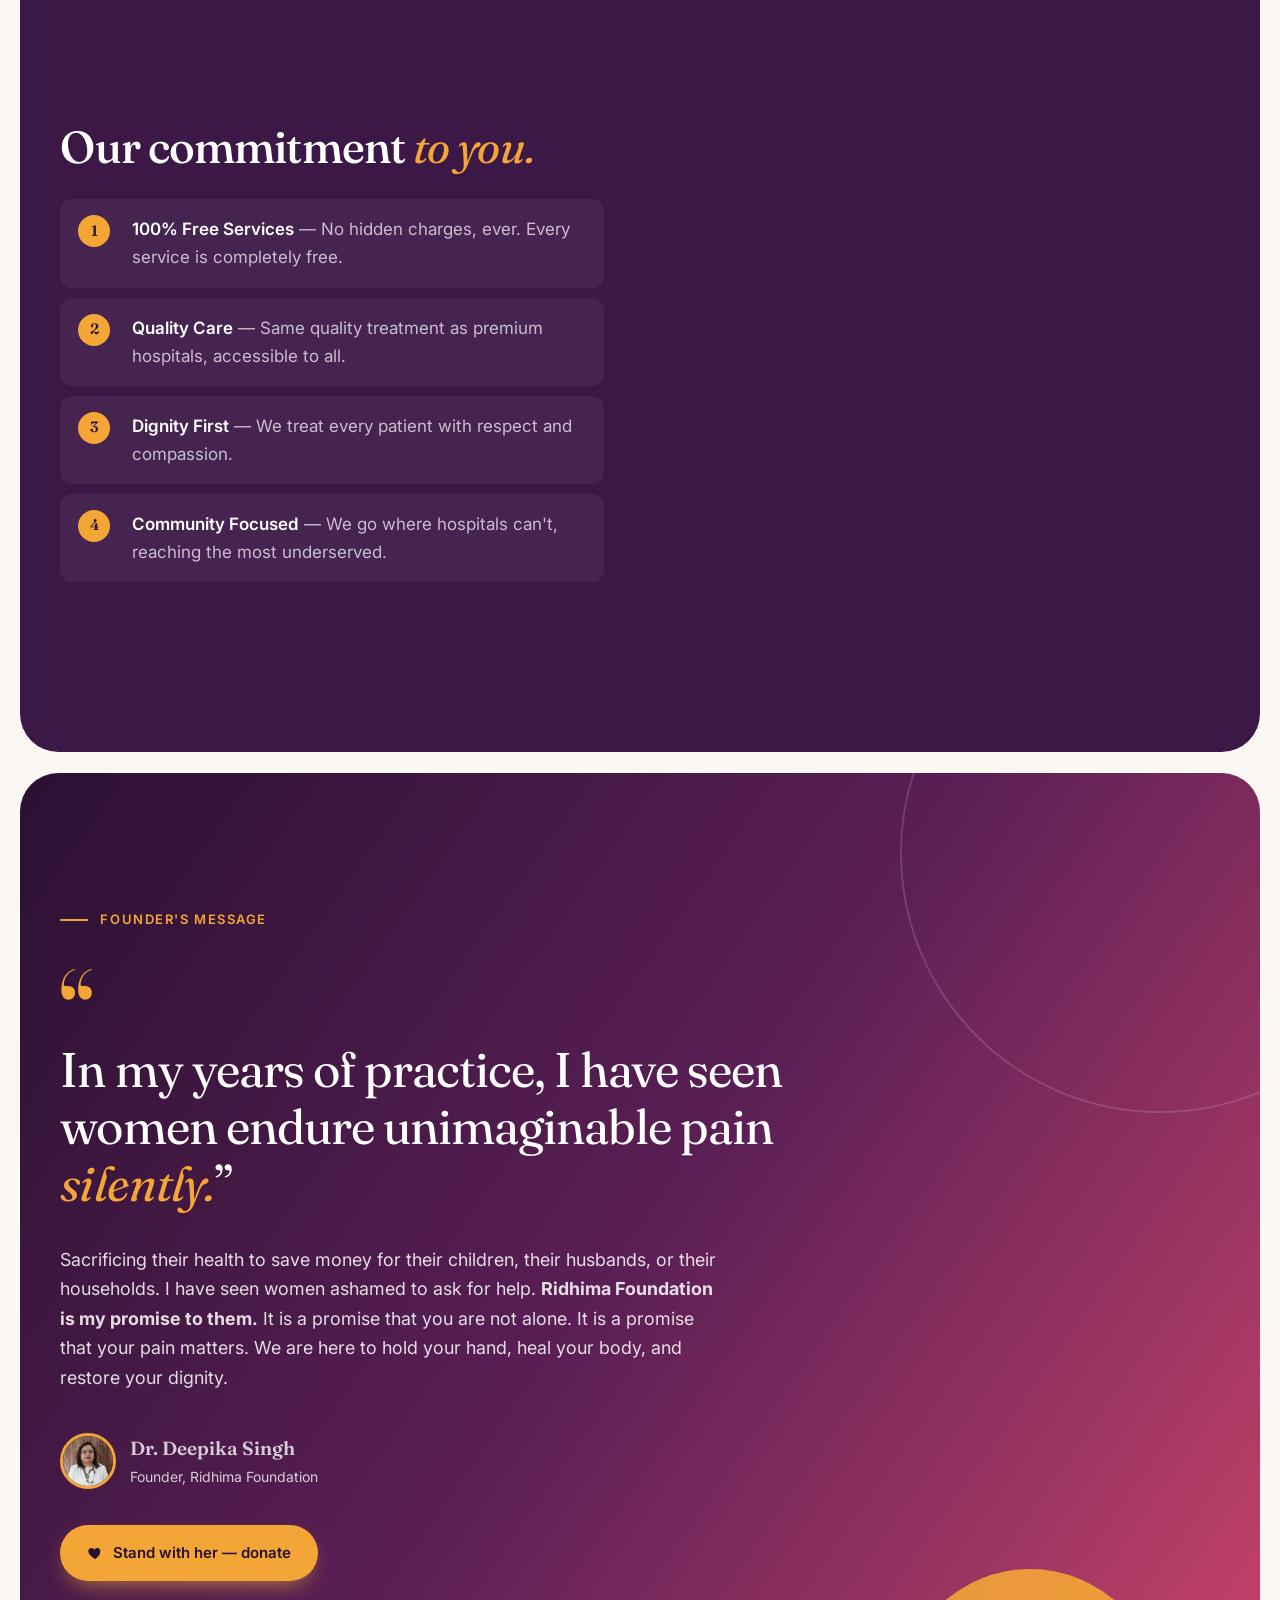
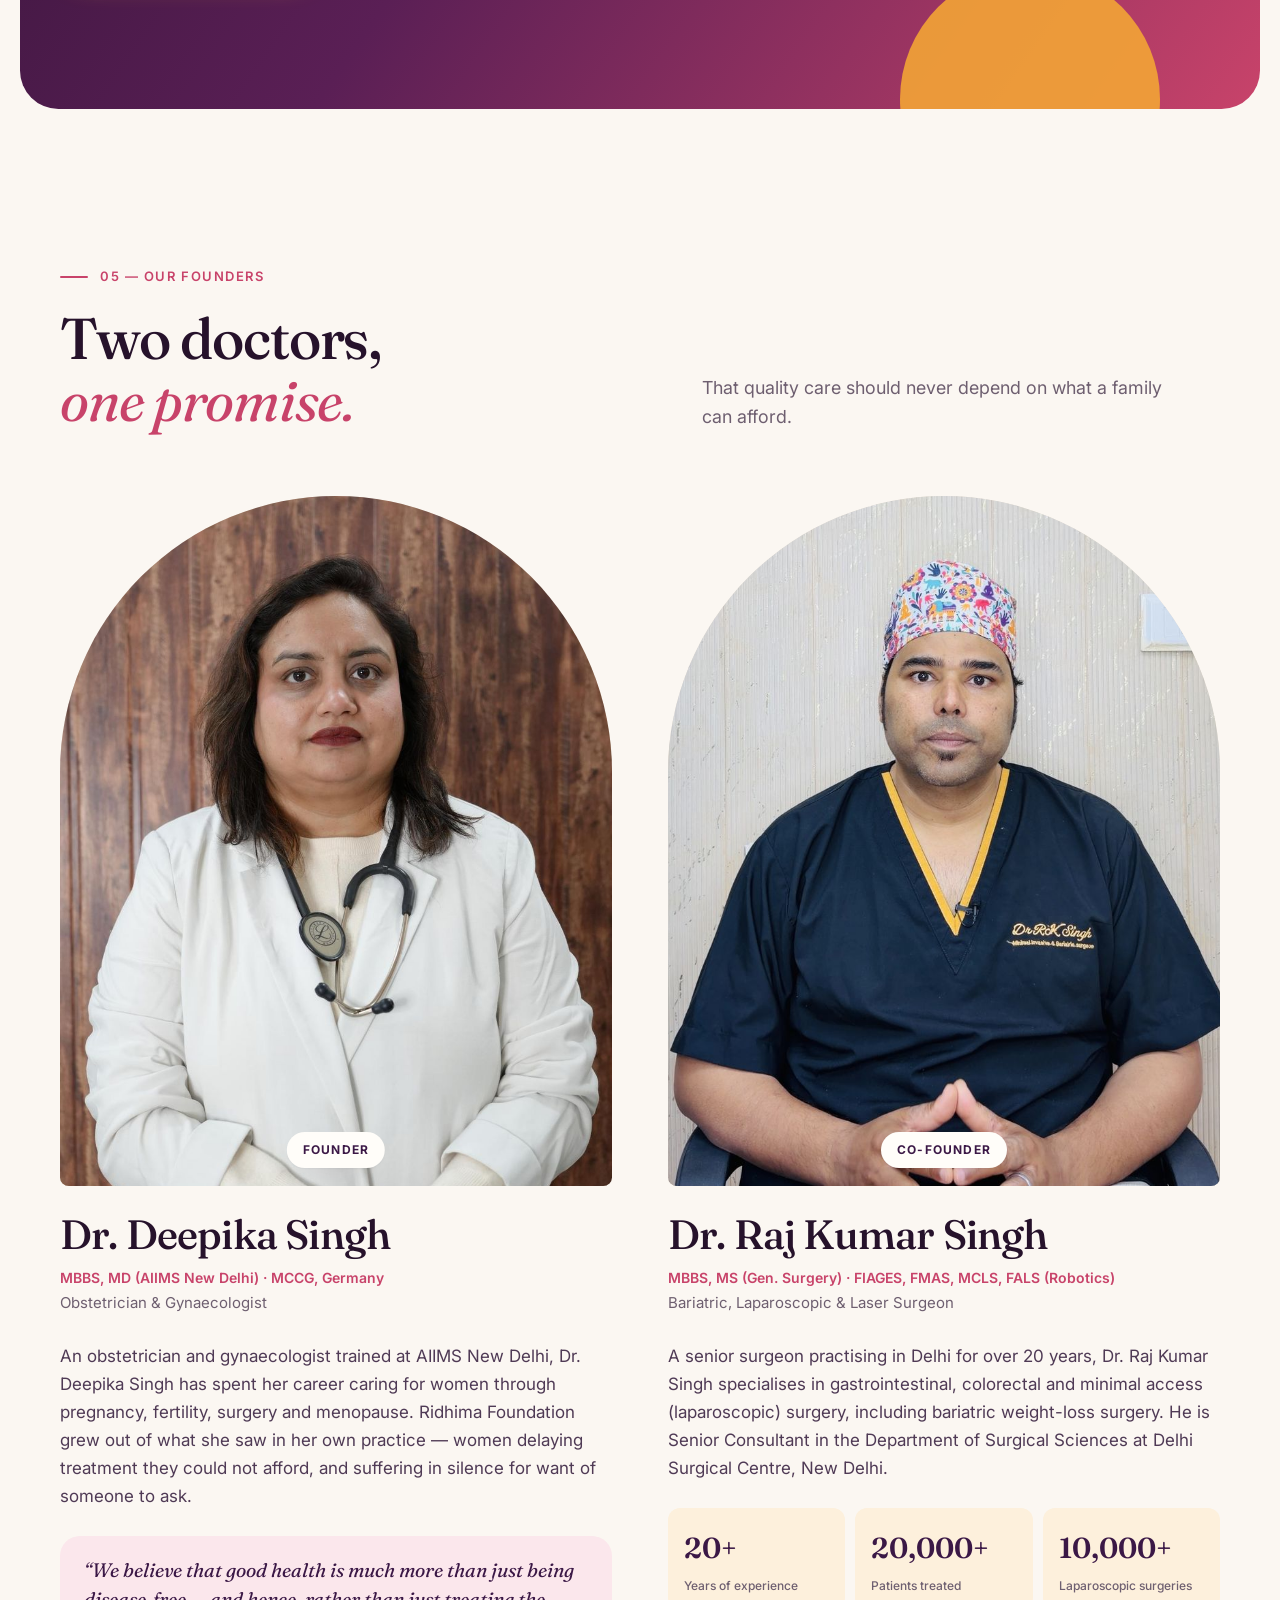
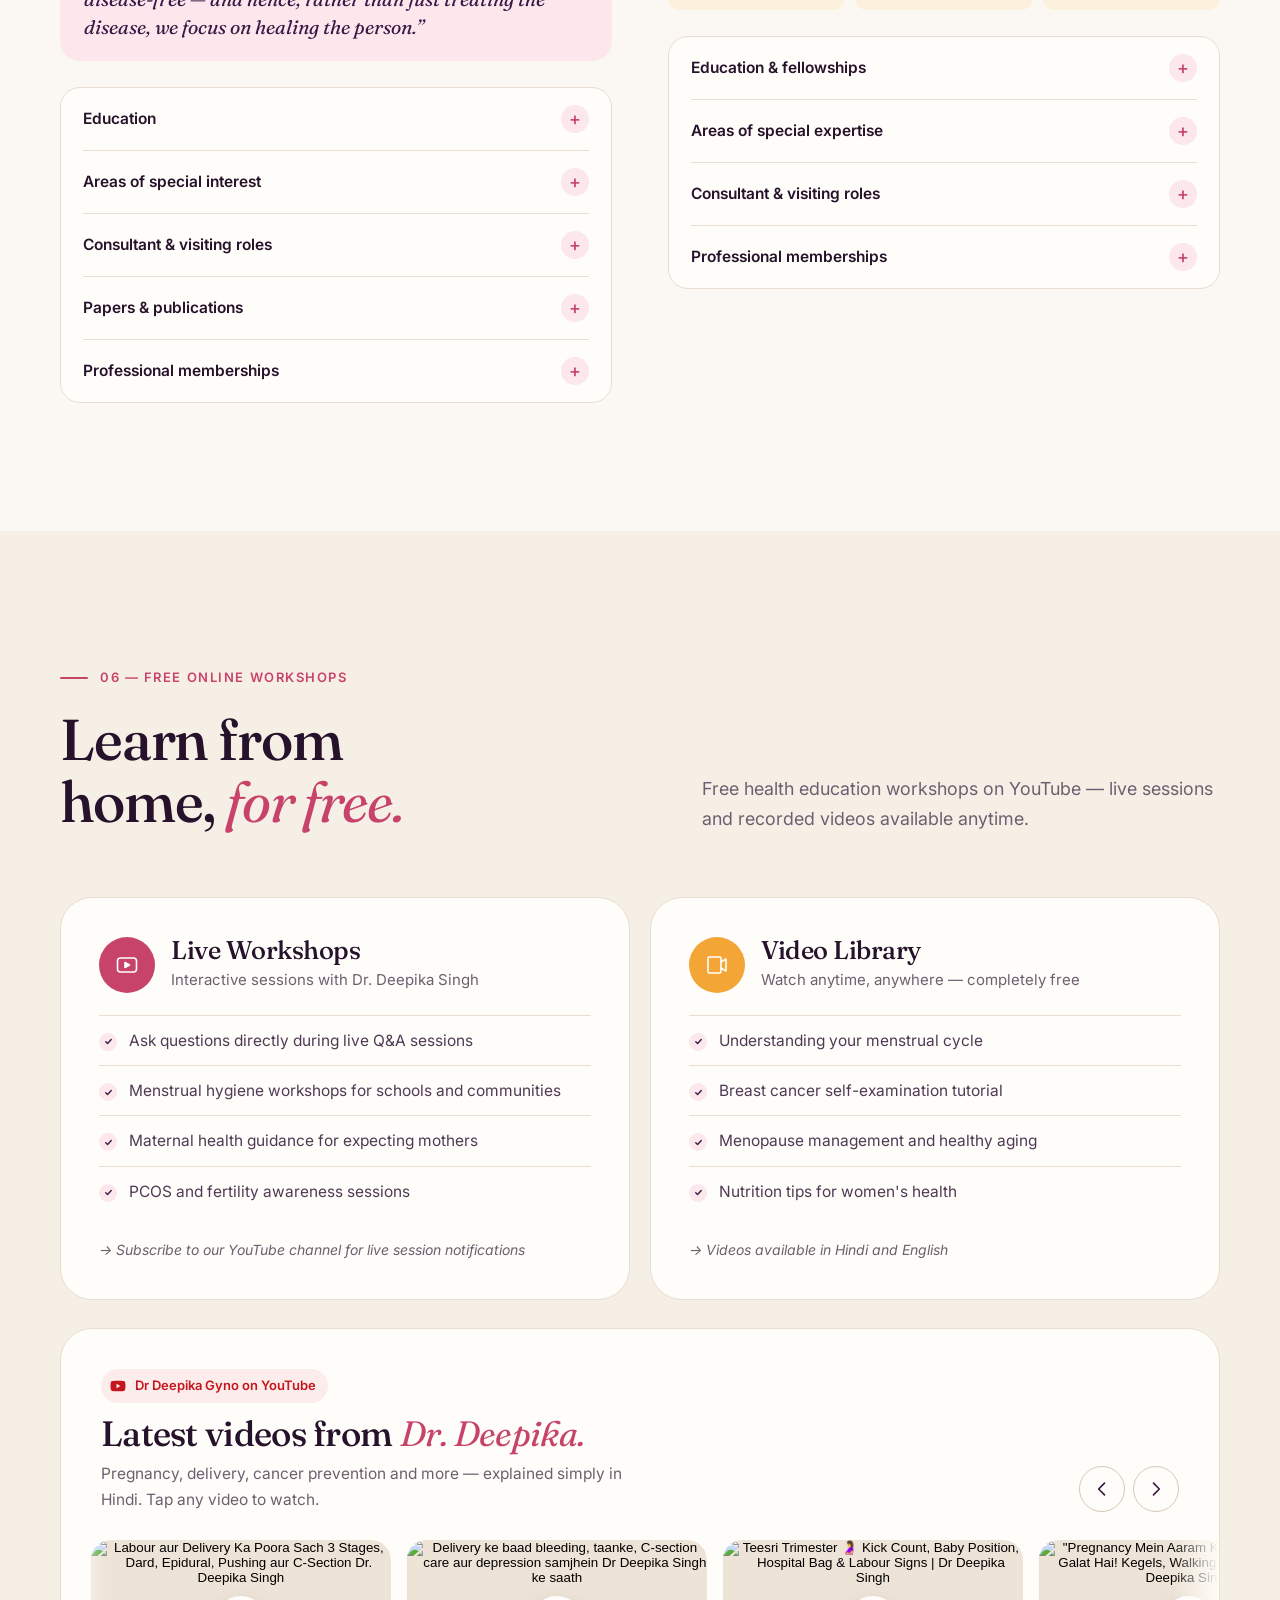
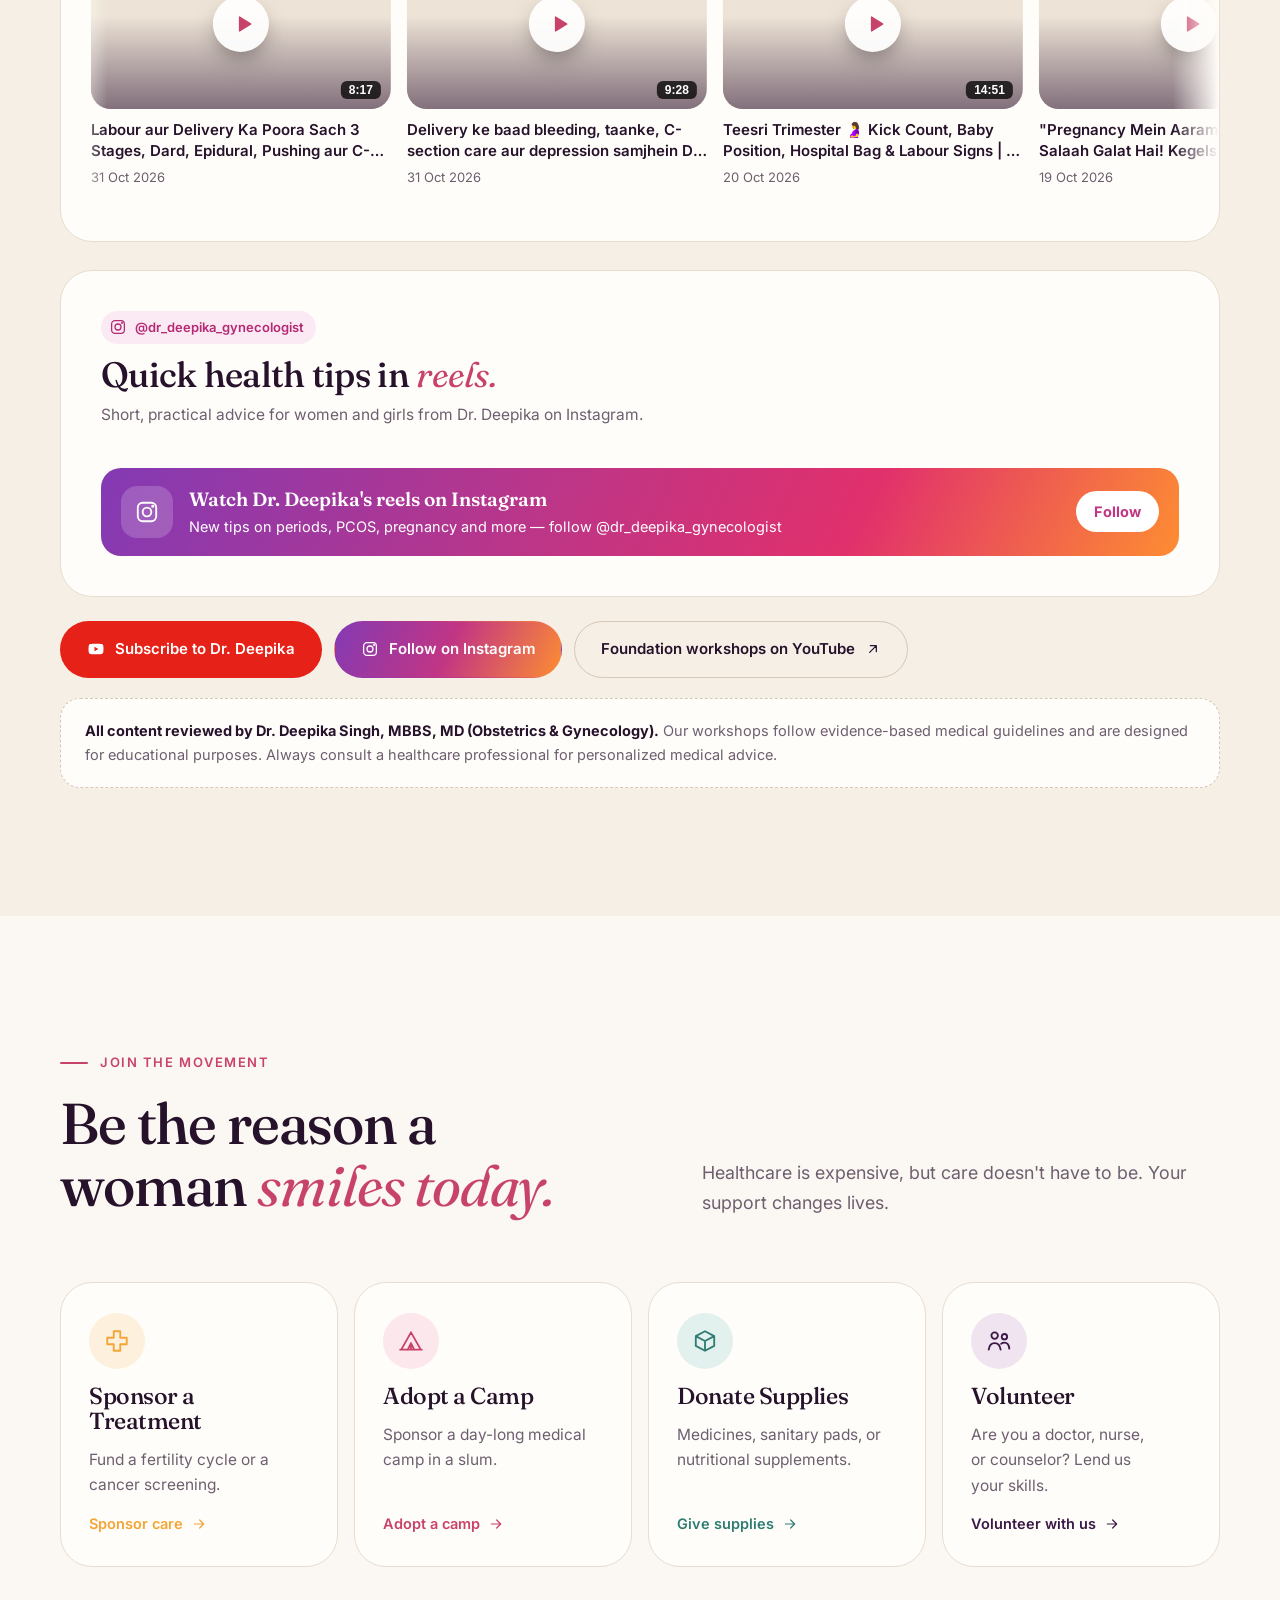
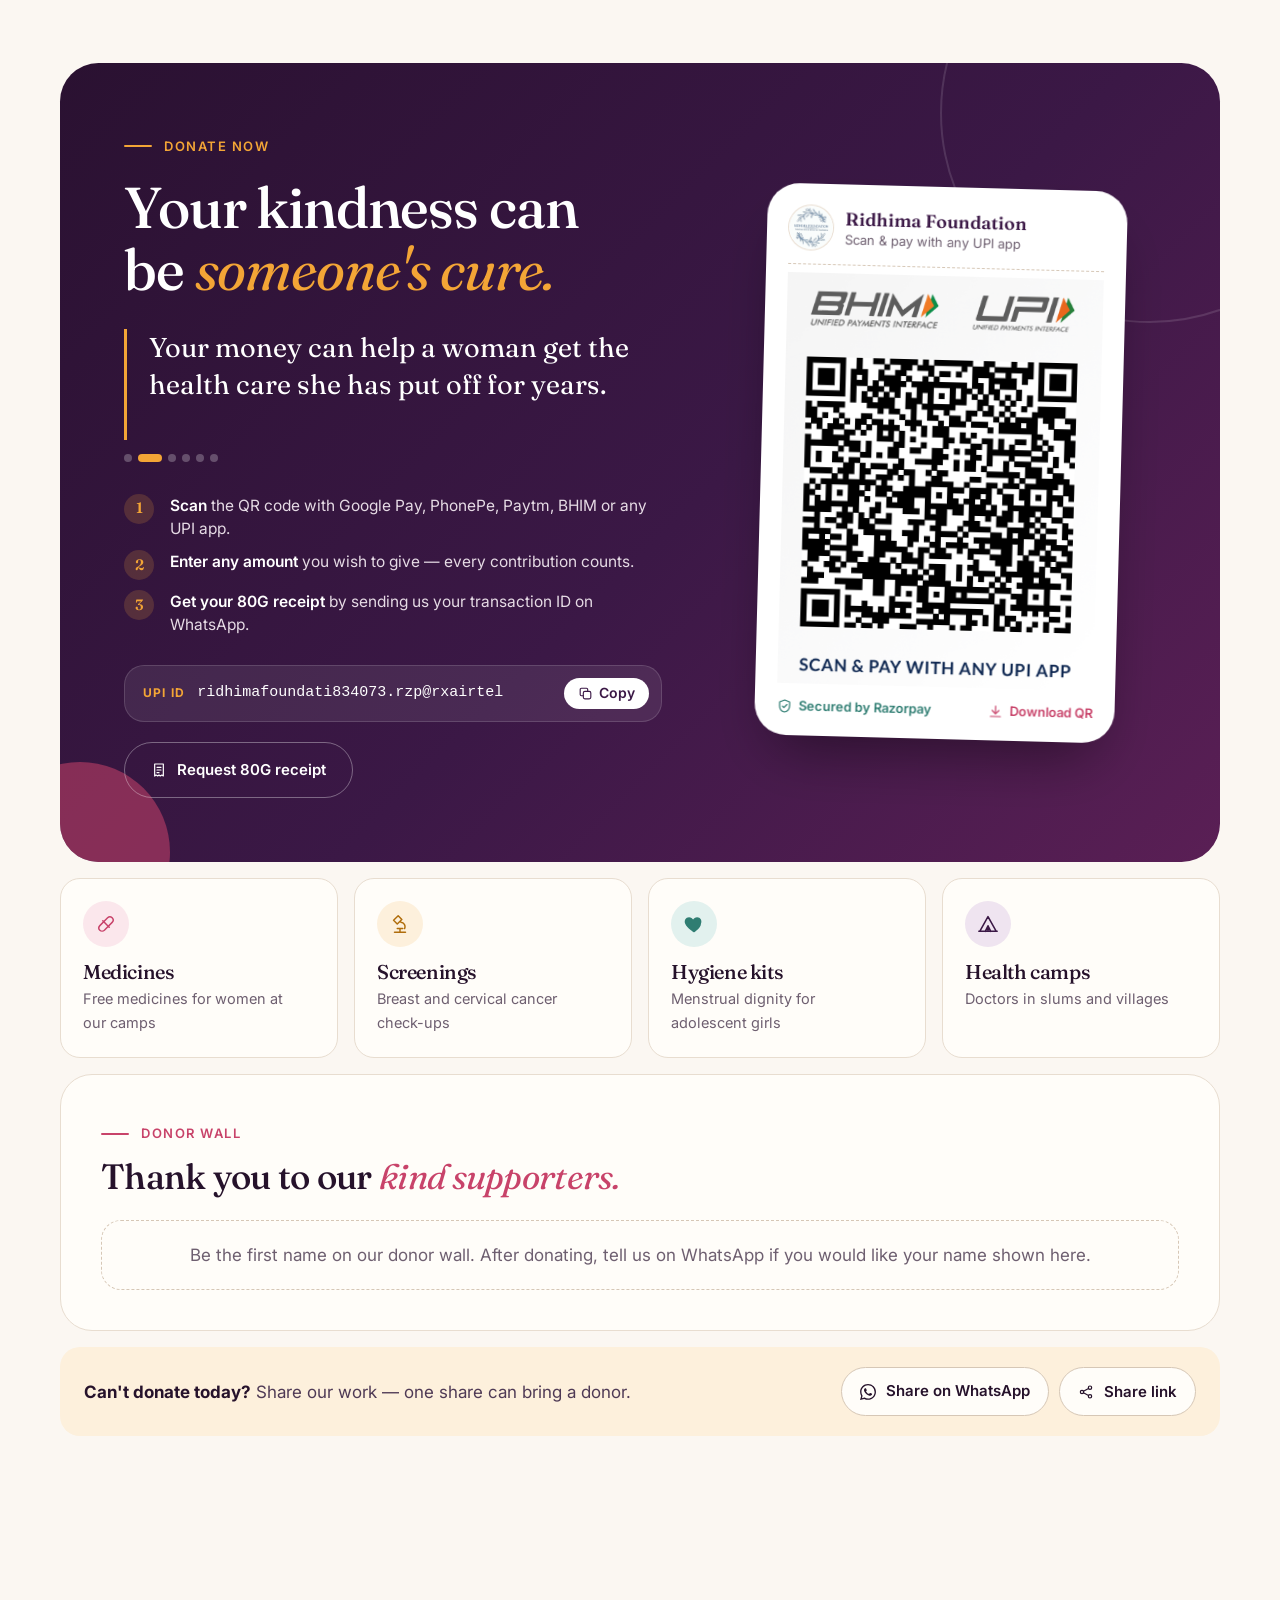
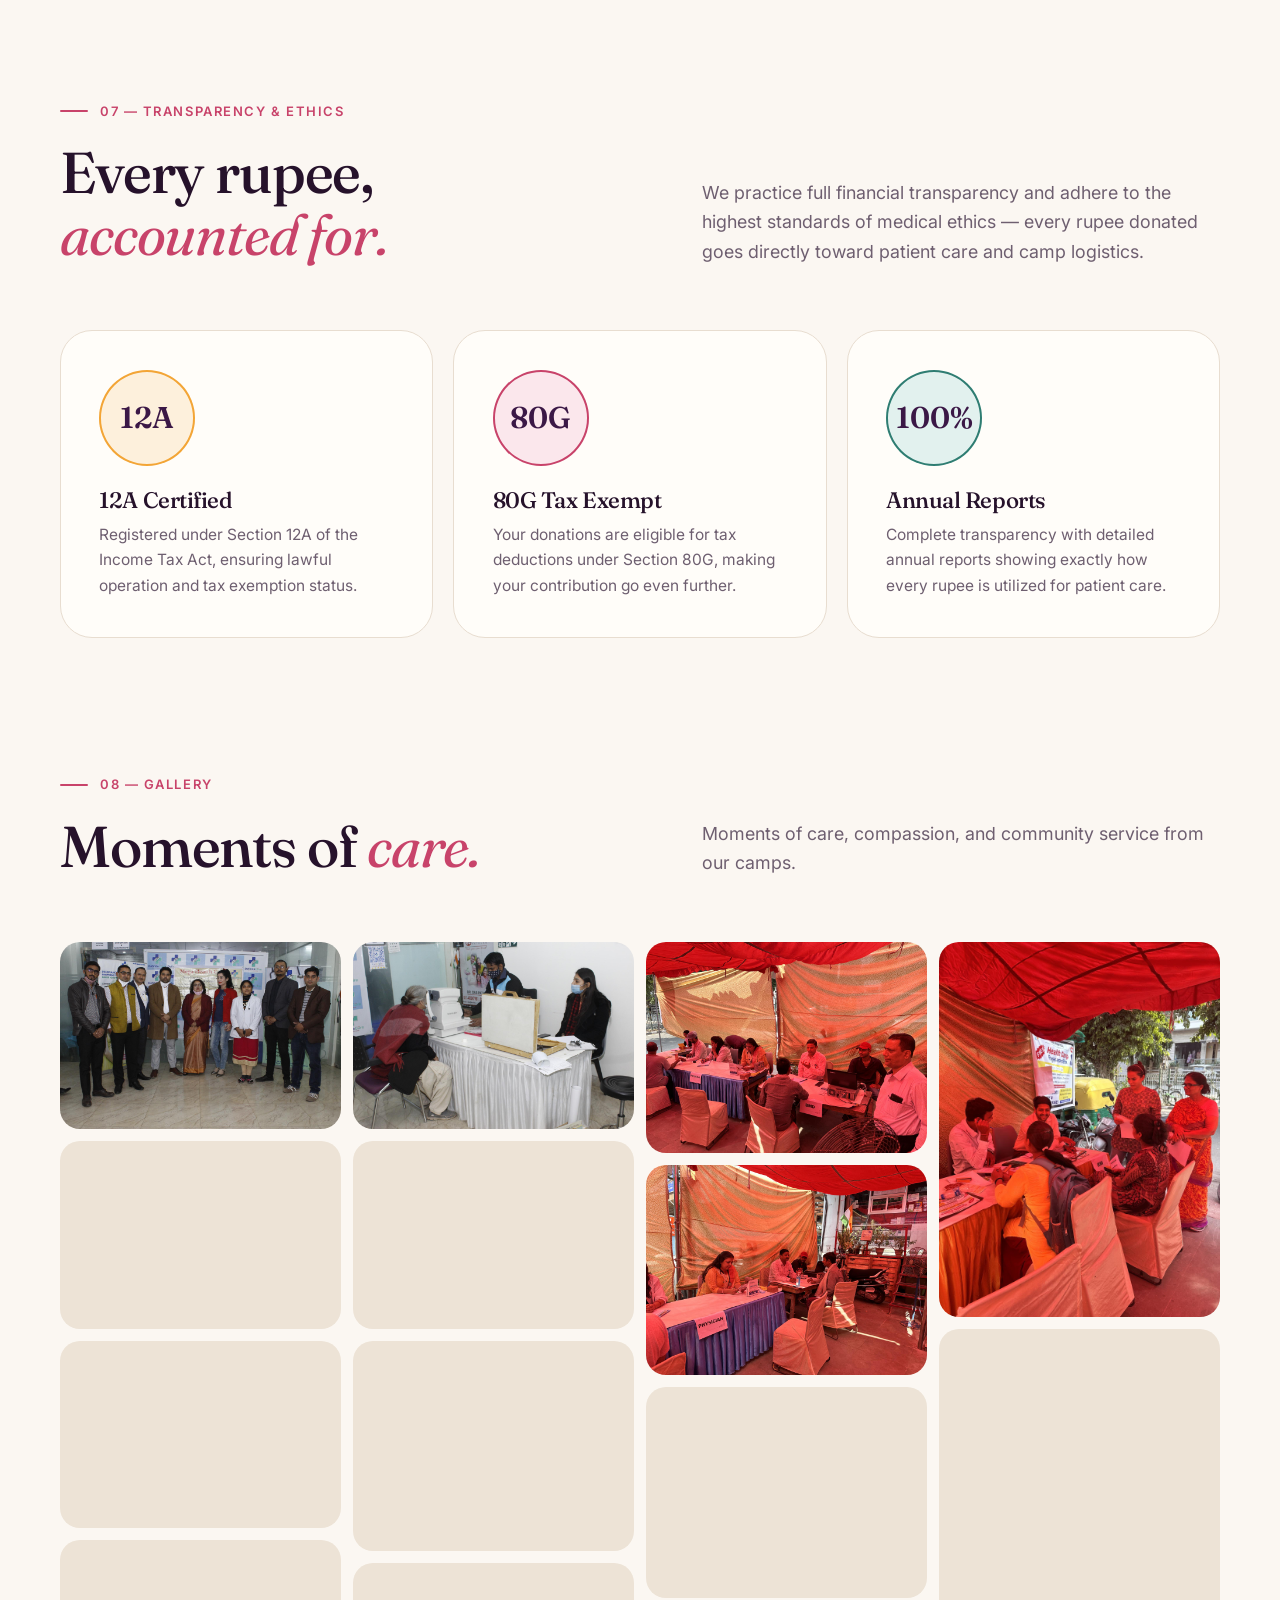
==== commit 2b5f2e3c: "Give video authors a name and URL in structured data Search Console flagged 'Missing field "url" (in" ====
--- a/index.html
+++ b/index.html
@@ -111,6 +111,7 @@
                 "@type": "Person",
                 "@id": "https://ridhimafoundation.org/#deepika-singh",
                 "name": "Dr. Deepika Singh",
+                "url": "https://ridhimafoundation.org/#founders",
                 "honorificSuffix": "MBBS, MD (AIIMS)",
                 "jobTitle": "Founder, Ridhima Foundation; Obstetrician & Gynaecologist",
                 "image": "https://ridhimafoundation.org/Dr.Deepika/DrDeepikaSingh.jpg",
@@ -207,16 +208,20 @@
                 "position": 1,
                 "item": {
                     "@type": "VideoObject",
-                    "name": "Pregnancy Ke 27 Myths — Sach Kya Hai? 🤔 Papita, Grahan, Kajal aur Sab Kuch | Dr. Deepika Singh",
-                    "description": "Papita mat khao. Grahan mein mat niklo. Kesar doodh piyo, bacha gora hoga. Ghee khao, delivery aasaan hogi. 🤔 Bhaarat mein pregnancy ke around itni baatein hain ki samajhna mushkil ho jaata hai ki sach kya hai. Is series ki aakhri video mein Dr. Deepika Singh 27 myths ka jawab de rahi hain — eviden",
-                    "thumbnailUrl": "https://i.ytimg.com/vi/kzfrbKlW6js/hqdefault.jpg",
-                    "uploadDate": "2026-11-12T17:53:24+00:00",
-                    "contentUrl": "https://www.youtube.com/watch?v=kzfrbKlW6js",
-                    "embedUrl": "https://www.youtube-nocookie.com/embed/kzfrbKlW6js",
+                    "name": "Labour aur Delivery Ka Poora Sach  3 Stages, Dard, Epidural, Pushing aur C-Section Dr. Deepika Singh",
+                    "description": "Woh din aa hi jaayega. Aur sabse bada darr hota hai: \"mujhe pata hi nahi kya hoga.\" 🤱 Is video mein Dr. Deepika Singh labour aur delivery ka honest guide de rahi hain, ghanta dar ghanta. Na darana, na sugarcoat karna. Sirf sach.\n\nIs video mein:\n✅ Labour shuru hone ke 3 pakke signs: show, paani ka ba",
+                    "thumbnailUrl": "https://i.ytimg.com/vi/R4SgBTJWePM/hqdefault.jpg",
+                    "uploadDate": "2026-10-31T03:16:37-07:00",
+                    "contentUrl": "https://www.youtube.com/watch?v=R4SgBTJWePM",
+                    "embedUrl": "https://www.youtube-nocookie.com/embed/R4SgBTJWePM",
                     "inLanguage": "hi-IN",
                     "author": {
-                        "@id": "https://ridhimafoundation.org/#deepika-singh"
-                    }
+                        "@type": "Person",
+                        "@id": "https://ridhimafoundation.org/#deepika-singh",
+                        "name": "Dr. Deepika Singh",
+                        "url": "https://ridhimafoundation.org/#founders"
+                    },
+                    "duration": "PT8M17S"
                 }
             },
             {
@@ -224,16 +229,20 @@
                 "position": 2,
                 "item": {
                     "@type": "VideoObject",
-                    "name": "Breastfeeding aur Newborn Care Guide 🤱 Latch, Doodh Kam, Peeliya, Vaccination | Dr. Deepika Singh",
-                    "description": "Baby ghar aa gaya — aur ab har cheez ek sawaal hai. 🤱 \"Doodh poora ho raha hai?\" \"Itna kyun ro raha hai?\" \"Peeliya kab tak?\" Dr. Deepika Singh is video mein breastfeeding aur newborn care ka poora practical guide de rahi hain — pehle 40 din ke liye. Bina daraaye, bina judge kiye.\n\nIs video mein aap",
-                    "thumbnailUrl": "https://i.ytimg.com/vi/txSlp6CRX9c/hqdefault.jpg",
-                    "uploadDate": "2026-11-12T17:42:34+00:00",
-                    "contentUrl": "https://www.youtube.com/watch?v=txSlp6CRX9c",
-                    "embedUrl": "https://www.youtube-nocookie.com/embed/txSlp6CRX9c",
+                    "name": "Delivery ke baad bleeding, taanke, C-section care aur depression samjhein Dr Deepika Singh ke saath",
+                    "description": "Delivery ke baad sab log baby ko dekhte hain. Maa ko koi nahi poochhta. 🤱 Aur yahi woh phase hai jahan sabse zyada support ki zaroorat hoti hai. Dr. Deepika Singh is video mein postpartum recovery ka honest guide de rahi hain: physical bhi, aur mental bhi.\n\nIs video mein:\n✅ Pehle 24 ghante: hospital",
+                    "thumbnailUrl": "https://i.ytimg.com/vi/lHAb4uLMOcM/hqdefault.jpg",
+                    "uploadDate": "2026-10-31T02:54:58-07:00",
+                    "contentUrl": "https://www.youtube.com/watch?v=lHAb4uLMOcM",
+                    "embedUrl": "https://www.youtube-nocookie.com/embed/lHAb4uLMOcM",
                     "inLanguage": "hi-IN",
                     "author": {
-                        "@id": "https://ridhimafoundation.org/#deepika-singh"
-                    }
+                        "@type": "Person",
+                        "@id": "https://ridhimafoundation.org/#deepika-singh",
+                        "name": "Dr. Deepika Singh",
+                        "url": "https://ridhimafoundation.org/#founders"
+                    },
+                    "duration": "PT9M28S"
                 }
             },
             {
@@ -241,17 +250,20 @@
                 "position": 3,
                 "item": {
                     "@type": "VideoObject",
-                    "name": "Labour aur Delivery Ka Poora Sach  3 Stages, Dard, Epidural, Pushing aur C-Section Dr. Deepika Singh",
-                    "description": "Woh din aa hi jaayega. Aur sabse bada darr hota hai: \"mujhe pata hi nahi kya hoga.\" 🤱 Is video mein Dr. Deepika Singh labour aur delivery ka honest guide de rahi hain, ghanta dar ghanta. Na darana, na sugarcoat karna. Sirf sach.\n\nIs video mein:\n✅ Labour shuru hone ke 3 pakke signs: show, paani ka b",
-                    "thumbnailUrl": "https://i.ytimg.com/vi/R4SgBTJWePM/hqdefault.jpg",
-                    "uploadDate": "2026-10-31T10:16:37+00:00",
-                    "contentUrl": "https://www.youtube.com/watch?v=R4SgBTJWePM",
-                    "embedUrl": "https://www.youtube-nocookie.com/embed/R4SgBTJWePM",
+                    "name": "Teesri Trimester 🤰 Kick Count, Baby Position, Hospital Bag & Labour Signs | Dr Deepika Singh",
+                    "description": "Neend nahi aati. Karvat badalna ek project ban gaya hai. Seedhiyan chadhte hi saans phool jaati hai. Aur har koi poochhta hai — \"abhi tak hua nahi?\" 🤰\nTeesri trimester — weeks 28 se 40. Medically sabse important phase. Aur ek kaam hai jo aapko roz karna hai — jo kai baar baby ki jaan bachaata hai.\n\n",
+                    "thumbnailUrl": "https://i.ytimg.com/vi/u3ULMSFhzkI/hqdefault.jpg",
+                    "uploadDate": "2026-10-20T10:49:41-07:00",
+                    "contentUrl": "https://www.youtube.com/watch?v=u3ULMSFhzkI",
+                    "embedUrl": "https://www.youtube-nocookie.com/embed/u3ULMSFhzkI",
                     "inLanguage": "hi-IN",
                     "author": {
-                        "@id": "https://ridhimafoundation.org/#deepika-singh"
+                        "@type": "Person",
+                        "@id": "https://ridhimafoundation.org/#deepika-singh",
+                        "name": "Dr. Deepika Singh",
+                        "url": "https://ridhimafoundation.org/#founders"
                     },
-                    "duration": "PT8M17S"
+                    "duration": "PT14M51S"
                 }
             },
             {
@@ -259,17 +271,20 @@
                 "position": 4,
                 "item": {
                     "@type": "VideoObject",
-                    "name": "Delivery ke baad bleeding, taanke, C-section care aur depression samjhein Dr Deepika Singh ke saath",
-                    "description": "Delivery ke baad sab log baby ko dekhte hain. Maa ko koi nahi poochhta. 🤱 Aur yahi woh phase hai jahan sabse zyada support ki zaroorat hoti hai. Dr. Deepika Singh is video mein postpartum recovery ka honest guide de rahi hain: physical bhi, aur mental bhi.\n\nIs video mein:\n✅ Pehle 24 ghante: hospita",
-                    "thumbnailUrl": "https://i.ytimg.com/vi/lHAb4uLMOcM/hqdefault.jpg",
-                    "uploadDate": "2026-10-31T09:54:58+00:00",
-                    "contentUrl": "https://www.youtube.com/watch?v=lHAb4uLMOcM",
-                    "embedUrl": "https://www.youtube-nocookie.com/embed/lHAb4uLMOcM",
+                    "name": "\"Pregnancy Mein Aaram Karo\"🤔 Yeh Salaah Galat Hai! Kegels, Walking, Yoga Ka Sach | Dr. Deepika Singh",
+                    "description": "\"Beta, ab aaram karo. Zyada mat chalo.\" — yeh salaah aapne zaroor suni hogi. Aur zyaadatar cases mein yeh galat hai. 🏃‍♀️\nPregnancy koi bimaari nahi hai. Jo women pregnancy mein regularly aur safely exercise karti hain, unka labour aksar chhota hota hai, gestational diabetes ka risk kam hota hai, ba",
+                    "thumbnailUrl": "https://i.ytimg.com/vi/A1Uf_PMP5QA/hqdefault.jpg",
+                    "uploadDate": "2026-10-19T08:24:58-07:00",
+                    "contentUrl": "https://www.youtube.com/watch?v=A1Uf_PMP5QA",
+                    "embedUrl": "https://www.youtube-nocookie.com/embed/A1Uf_PMP5QA",
                     "inLanguage": "hi-IN",
                     "author": {
-                        "@id": "https://ridhimafoundation.org/#deepika-singh"
+                        "@type": "Person",
+                        "@id": "https://ridhimafoundation.org/#deepika-singh",
+                        "name": "Dr. Deepika Singh",
+                        "url": "https://ridhimafoundation.org/#founders"
                     },
-                    "duration": "PT9M28S"
+                    "duration": "PT15M19S"
                 }
             },
             {
@@ -277,17 +292,20 @@
                 "position": 5,
                 "item": {
                     "@type": "VideoObject",
-                    "name": "Teesri Trimester 🤰 Kick Count, Baby Position, Hospital Bag & Labour Signs | Dr Deepika Singh",
-                    "description": "Neend nahi aati. Karvat badalna ek project ban gaya hai. Seedhiyan chadhte hi saans phool jaati hai. Aur har koi poochhta hai — \"abhi tak hua nahi?\" 🤰\nTeesri trimester — weeks 28 se 40. Medically sabse important phase. Aur ek kaam hai jo aapko roz karna hai — jo kai baar baby ki jaan bachaata hai.\n",
-                    "thumbnailUrl": "https://i.ytimg.com/vi/u3ULMSFhzkI/hqdefault.jpg",
-                    "uploadDate": "2026-10-20T17:49:41+00:00",
-                    "contentUrl": "https://www.youtube.com/watch?v=u3ULMSFhzkI",
-                    "embedUrl": "https://www.youtube-nocookie.com/embed/u3ULMSFhzkI",
+                    "name": "Doosri Trimester — \"Glow\" Ka Sach Aur Asli Kahani 🤰 | Months 4–6 Complete Guide | Dr. Deepika Singh",
+                    "description": "Sab bolte hain — \"doosri trimester mein toh GLOW aayega!\" 🌟 Kuch women ke liye yeh sach hai. Kuch ko stretch marks, 24 ghante peeth dard, aur raat 3 baje bladder pe baby ka football milta hai. Yeh video DONO ke liye hai.\n\nDr. Deepika Singh (AIIMS experience, high-risk pregnancy care) is video mein b",
+                    "thumbnailUrl": "https://i.ytimg.com/vi/S_82f4tkBco/hqdefault.jpg",
+                    "uploadDate": "2026-10-16T13:45:08-07:00",
+                    "contentUrl": "https://www.youtube.com/watch?v=S_82f4tkBco",
+                    "embedUrl": "https://www.youtube-nocookie.com/embed/S_82f4tkBco",
                     "inLanguage": "hi-IN",
                     "author": {
-                        "@id": "https://ridhimafoundation.org/#deepika-singh"
+                        "@type": "Person",
+                        "@id": "https://ridhimafoundation.org/#deepika-singh",
+                        "name": "Dr. Deepika Singh",
+                        "url": "https://ridhimafoundation.org/#founders"
                     },
-                    "duration": "PT14M51S"
+                    "duration": "PT21M26S"
                 }
             },
             {
@@ -295,17 +313,20 @@
                 "position": 6,
                 "item": {
                     "@type": "VideoObject",
-                    "name": "\"Pregnancy Mein Aaram Karo\"🤔 Yeh Salaah Galat Hai! Kegels, Walking, Yoga Ka Sach | Dr. Deepika Singh",
-                    "description": "\"Beta, ab aaram karo. Zyada mat chalo.\" — yeh salaah aapne zaroor suni hogi. Aur zyaadatar cases mein yeh galat hai. 🏃‍♀️\nPregnancy koi bimaari nahi hai. Jo women pregnancy mein regularly aur safely exercise karti hain, unka labour aksar chhota hota hai, gestational diabetes ka risk kam hota hai, b",
-                    "thumbnailUrl": "https://i.ytimg.com/vi/A1Uf_PMP5QA/hqdefault.jpg",
-                    "uploadDate": "2026-10-19T15:24:58+00:00",
-                    "contentUrl": "https://www.youtube.com/watch?v=A1Uf_PMP5QA",
-                    "embedUrl": "https://www.youtube-nocookie.com/embed/A1Uf_PMP5QA",
+                    "name": "Pregnancy Mein Kya Khayein, Kya Nahi? | 🤰 Indian Diet COMPLETE Guide | Dr. Deepika Singh",
+                    "description": "Pregnancy mein kya khana chahiye aur kya nahi? 🤰🍽\nInternet avocado toast bolta hai. Nani ghee ki katori le ke khadi hain. Doctor ek English pamphlet thama deti hain. Koi agree nahi karta!\n\nIs video mein Dr. Deepika Singh (AIIMS experience, 15 years in high-risk pregnancy care) aapko complete Indian ",
+                    "thumbnailUrl": "https://i.ytimg.com/vi/K_P0fxdsDPQ/hqdefault.jpg",
+                    "uploadDate": "2026-10-15T12:37:18-07:00",
+                    "contentUrl": "https://www.youtube.com/watch?v=K_P0fxdsDPQ",
+                    "embedUrl": "https://www.youtube-nocookie.com/embed/K_P0fxdsDPQ",
                     "inLanguage": "hi-IN",
                     "author": {
-                        "@id": "https://ridhimafoundation.org/#deepika-singh"
+                        "@type": "Person",
+                        "@id": "https://ridhimafoundation.org/#deepika-singh",
+                        "name": "Dr. Deepika Singh",
+                        "url": "https://ridhimafoundation.org/#founders"
                     },
-                    "duration": "PT15M19S"
+                    "duration": "PT24M35S"
                 }
             },
             {
@@ -313,87 +334,60 @@
                 "position": 7,
                 "item": {
                     "@type": "VideoObject",
-                    "name": "Doosri Trimester — \"Glow\" Ka Sach Aur Asli Kahani 🤰 | Months 4–6 Complete Guide | Dr. Deepika Singh",
-                    "description": "Sab bolte hain — \"doosri trimester mein toh GLOW aayega!\" 🌟 Kuch women ke liye yeh sach hai. Kuch ko stretch marks, 24 ghante peeth dard, aur raat 3 baje bladder pe baby ka football milta hai. Yeh video DONO ke liye hai.\n\nDr. Deepika Singh (AIIMS experience, high-risk pregnancy care) is video mein ",
-                    "thumbnailUrl": "https://i.ytimg.com/vi/S_82f4tkBco/hqdefault.jpg",
-                    "uploadDate": "2026-10-16T20:45:08+00:00",
-                    "contentUrl": "https://www.youtube.com/watch?v=S_82f4tkBco",
-                    "embedUrl": "https://www.youtube-nocookie.com/embed/S_82f4tkBco",
-                    "inLanguage": "hi-IN",
-                    "author": {
-                        "@id": "https://ridhimafoundation.org/#deepika-singh"
-                    },
-                    "duration": "PT21M26S"
-                }
-            },
-            {
-                "@type": "ListItem",
-                "position": 8,
-                "item": {
-                    "@type": "VideoObject",
-                    "name": "Pregnancy Mein Kya Khayein, Kya Nahi? | 🤰 Indian Diet COMPLETE Guide | Dr. Deepika Singh",
-                    "description": "Pregnancy mein kya khana chahiye aur kya nahi? 🤰🍽\nInternet avocado toast bolta hai. Nani ghee ki katori le ke khadi hain. Doctor ek English pamphlet thama deti hain. Koi agree nahi karta!\n\nIs video mein Dr. Deepika Singh (AIIMS experience, 15 years in high-risk pregnancy care) aapko complete India",
-                    "thumbnailUrl": "https://i.ytimg.com/vi/K_P0fxdsDPQ/hqdefault.jpg",
-                    "uploadDate": "2026-10-15T19:37:18+00:00",
-                    "contentUrl": "https://www.youtube.com/watch?v=K_P0fxdsDPQ",
-                    "embedUrl": "https://www.youtube-nocookie.com/embed/K_P0fxdsDPQ",
-                    "inLanguage": "hi-IN",
-                    "author": {
-                        "@id": "https://ridhimafoundation.org/#deepika-singh"
-                    },
-                    "duration": "PT24M35S"
-                }
-            },
-            {
-                "@type": "ListItem",
-                "position": 9,
-                "item": {
-                    "@type": "VideoObject",
                     "name": "पहली Trimester का सच —वो 7 Symptoms जो कोई नहीं बताता | Week 1–12 Complete Guide | Dr. Deepika Singh",
-                    "description": "पहली Trimester सबसे confusing phase होती है — आप normal दिखती हैं, पर अंदर से dying feel करती हैं। Dr. Deepika Singh आज आपको वो सब बताएंगी जो कोई नहीं बताता। 🤰\n\nIs video mein aap seekhenge:\n✅ Week 4–12 mein baby ka development — til, moong, kaju, chana, nimbu\n✅ 7 pregnancy symptoms jo koi nahi bata",
+                    "description": "पहली Trimester सबसे confusing phase होती है — आप normal दिखती हैं, पर अंदर से dying feel करती हैं। Dr. Deepika Singh आज आपको वो सब बताएंगी जो कोई नहीं बताता। 🤰\n\nIs video mein aap seekhenge:\n✅ Week 4–12 mein baby ka development — til, moong, kaju, chana, nimbu\n✅ 7 pregnancy symptoms jo koi nahi batat",
                     "thumbnailUrl": "https://i.ytimg.com/vi/i5LrpxFLNZE/hqdefault.jpg",
-                    "uploadDate": "2026-10-14T07:10:54+00:00",
+                    "uploadDate": "2026-10-14T00:10:54-07:00",
                     "contentUrl": "https://www.youtube.com/watch?v=i5LrpxFLNZE",
                     "embedUrl": "https://www.youtube-nocookie.com/embed/i5LrpxFLNZE",
                     "inLanguage": "hi-IN",
                     "author": {
-                        "@id": "https://ridhimafoundation.org/#deepika-singh"
+                        "@type": "Person",
+                        "@id": "https://ridhimafoundation.org/#deepika-singh",
+                        "name": "Dr. Deepika Singh",
+                        "url": "https://ridhimafoundation.org/#founders"
                     },
                     "duration": "PT12M25S"
                 }
             },
             {
                 "@type": "ListItem",
-                "position": 10,
+                "position": 8,
                 "item": {
                     "@type": "VideoObject",
                     "name": "Pregnant Ho Gayi, Ab Kya? Pehle 48 Ghante Ki Complete Guide | Pregnancy Series Ep 1",
                     "description": "Pregnancy test positive aaya aur ab samajh nahi aa raha ki kya karein? Is video mein Dr. Deepika Singh (MD, AIIMS New Delhi — Gynecologist, 15+ years experience) bata rahi hain ki positive test ke baad pehle 48 ghante mein kya karna hai, kya bilkul nahi karna, aur woh baatein jo clinic mein time ki ",
                     "thumbnailUrl": "https://i.ytimg.com/vi/swsl0o7uyWQ/hqdefault.jpg",
-                    "uploadDate": "2026-10-12T08:55:31+00:00",
+                    "uploadDate": "2026-10-12T01:55:31-07:00",
                     "contentUrl": "https://www.youtube.com/watch?v=swsl0o7uyWQ",
                     "embedUrl": "https://www.youtube-nocookie.com/embed/swsl0o7uyWQ",
                     "inLanguage": "hi-IN",
                     "author": {
-                        "@id": "https://ridhimafoundation.org/#deepika-singh"
+                        "@type": "Person",
+                        "@id": "https://ridhimafoundation.org/#deepika-singh",
+                        "name": "Dr. Deepika Singh",
+                        "url": "https://ridhimafoundation.org/#founders"
                     },
                     "duration": "PT12M12S"
                 }
             },
             {
                 "@type": "ListItem",
-                "position": 11,
+                "position": 9,
                 "item": {
                     "@type": "VideoObject",
                     "name": "Cervical Cancer Prevention Guide: HPV Vaccine, Pap Smear & Symptoms | Dr. Deepika Singh Gyno",
                     "description": "Cervical cancer India mein 2nd most common cancer hai women mein—aur almost 100% preventable hai. Har saal India mein lagbhag 1.25 lakh women ko ye cancer hota hai, lekin kya aap jaante hain ki ye ek vaccine aur simple test se puri tarah roka ja sakta hai?\n\nNamaste! Aaj hum baat karenge ek aise topi",
                     "thumbnailUrl": "https://i.ytimg.com/vi/aKIWtWTnsCs/hqdefault.jpg",
-                    "uploadDate": "2026-05-11T07:30:17+00:00",
+                    "uploadDate": "2026-05-11T00:30:17-07:00",
                     "contentUrl": "https://www.youtube.com/watch?v=aKIWtWTnsCs",
                     "embedUrl": "https://www.youtube-nocookie.com/embed/aKIWtWTnsCs",
                     "inLanguage": "hi-IN",
                     "author": {
-                        "@id": "https://ridhimafoundation.org/#deepika-singh"
+                        "@type": "Person",
+                        "@id": "https://ridhimafoundation.org/#deepika-singh",
+                        "name": "Dr. Deepika Singh",
+                        "url": "https://ridhimafoundation.org/#founders"
                     },
                     "duration": "PT9M51S"
                 }
@@ -1192,22 +1186,6 @@
                         <!-- i18n:skip -->
                         <ul class="slider-track video-track" aria-label="Videos by Dr. Deepika Singh">
                             <!-- yt-videos:start -->
-                            <li class="vcard">
-                                <button type="button" class="vthumb" data-yt="kzfrbKlW6js" data-title="Pregnancy Ke 27 Myths — Sach Kya Hai? 🤔 Papita, Grahan, Kajal aur Sab Kuch | Dr. Deepika Singh">
-                                    <img src="https://i.ytimg.com/vi/kzfrbKlW6js/hqdefault.jpg" alt="Pregnancy Ke 27 Myths — Sach Kya Hai? 🤔 Papita, Grahan, Kajal aur Sab Kuch | Dr. Deepika Singh" width="480" height="360" loading="lazy" decoding="async">
-                                    <span class="vplay" aria-hidden="true"><svg><use href="#i-play" /></svg></span>
-                                </button>
-                                <h3><a href="https://www.youtube.com/watch?v=kzfrbKlW6js" target="_blank" rel="noopener noreferrer">Pregnancy Ke 27 Myths — Sach Kya Hai? 🤔 Papita, Grahan, Kajal aur Sab Kuch | Dr. Deepika Singh</a></h3>
-                                <time datetime="2026-11-12">12 Nov 2026</time>
-                            </li>
-                            <li class="vcard">
-                                <button type="button" class="vthumb" data-yt="txSlp6CRX9c" data-title="Breastfeeding aur Newborn Care Guide 🤱 Latch, Doodh Kam, Peeliya, Vaccination | Dr. Deepika Singh">
-                                    <img src="https://i.ytimg.com/vi/txSlp6CRX9c/hqdefault.jpg" alt="Breastfeeding aur Newborn Care Guide 🤱 Latch, Doodh Kam, Peeliya, Vaccination | Dr. Deepika Singh" width="480" height="360" loading="lazy" decoding="async">
-                                    <span class="vplay" aria-hidden="true"><svg><use href="#i-play" /></svg></span>
-                                </button>
-                                <h3><a href="https://www.youtube.com/watch?v=txSlp6CRX9c" target="_blank" rel="noopener noreferrer">Breastfeeding aur Newborn Care Guide 🤱 Latch, Doodh Kam, Peeliya, Vaccination | Dr. Deepika Singh</a></h3>
-                                <time datetime="2026-11-12">12 Nov 2026</time>
-                            </li>
                             <li class="vcard">
                                 <button type="button" class="vthumb" data-yt="R4SgBTJWePM" data-title="Labour aur Delivery Ka Poora Sach  3 Stages, Dard, Epidural, Pushing aur C-Section Dr. Deepika Singh">
                                     <img src="https://i.ytimg.com/vi/R4SgBTJWePM/hqdefault.jpg" alt="Labour aur Delivery Ka Poora Sach  3 Stages, Dard, Epidural, Pushing aur C-Section Dr. Deepika Singh" width="480" height="360" loading="lazy" decoding="async">
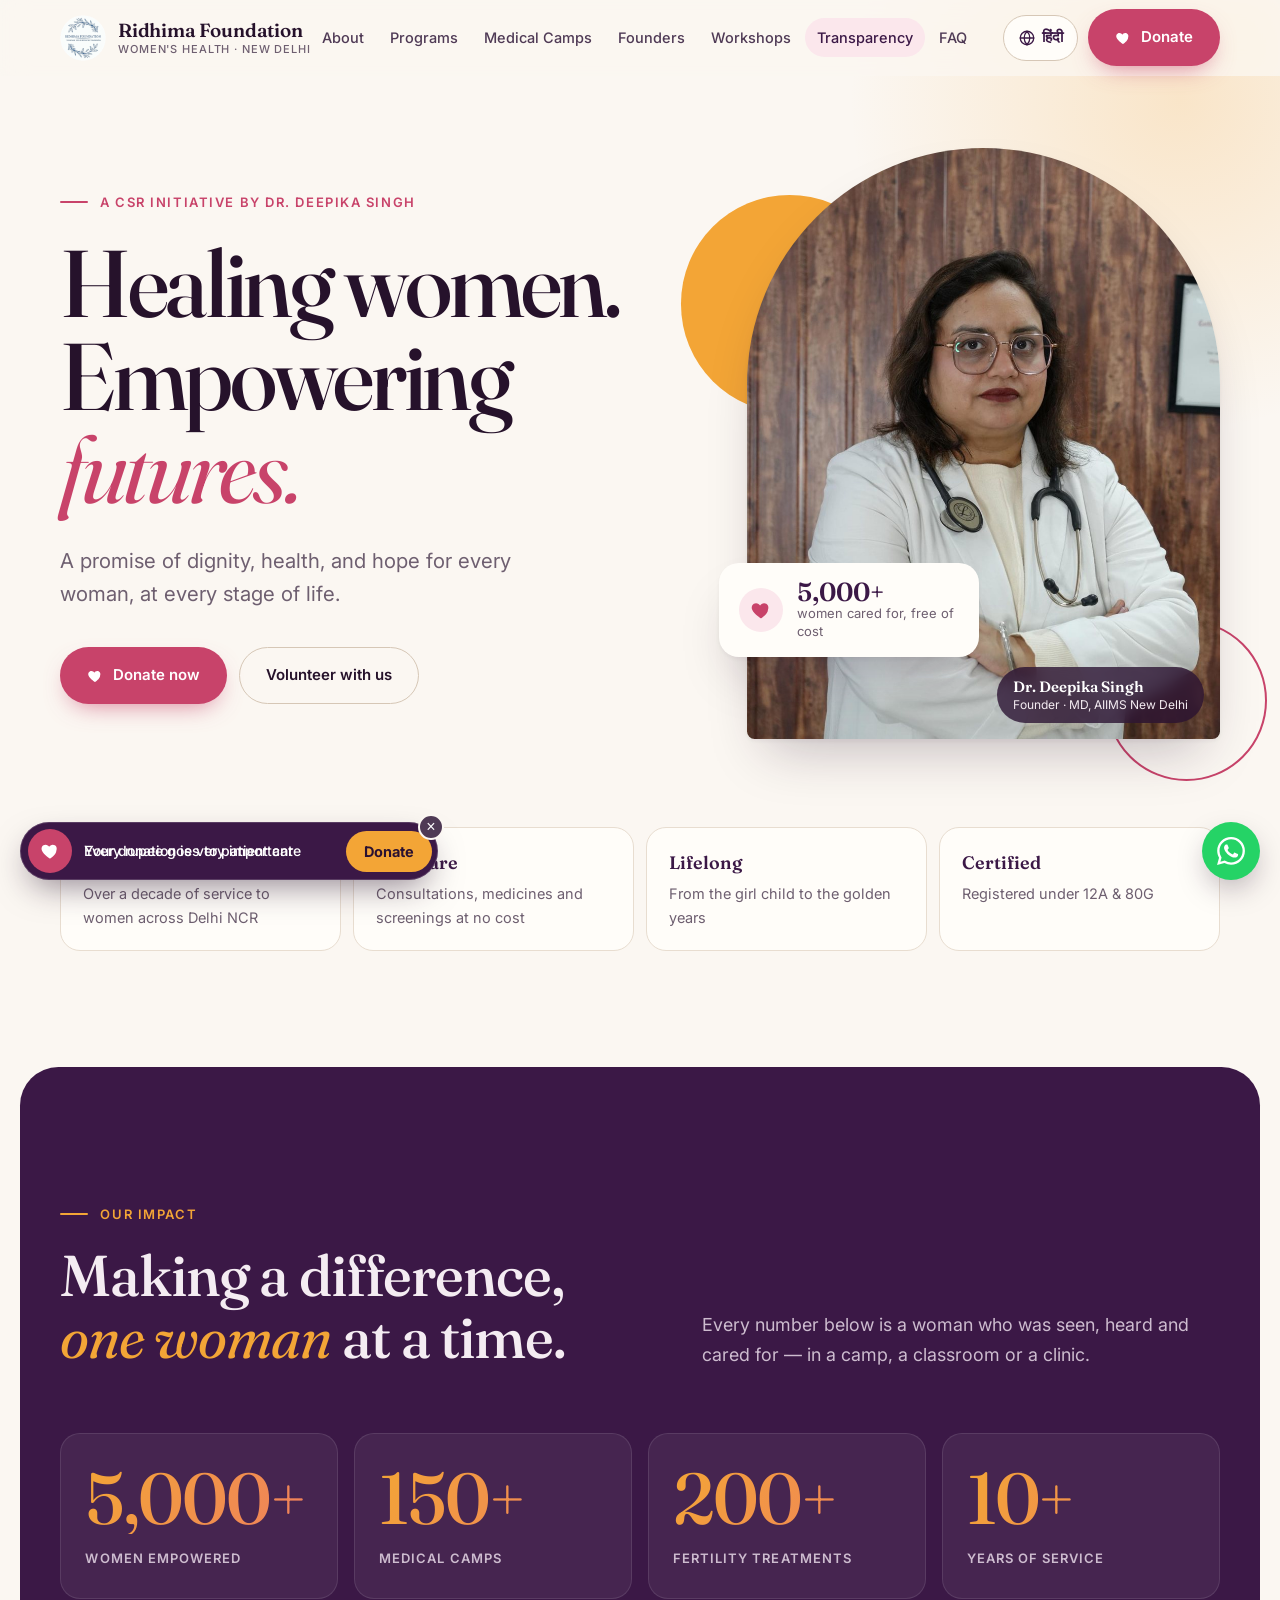
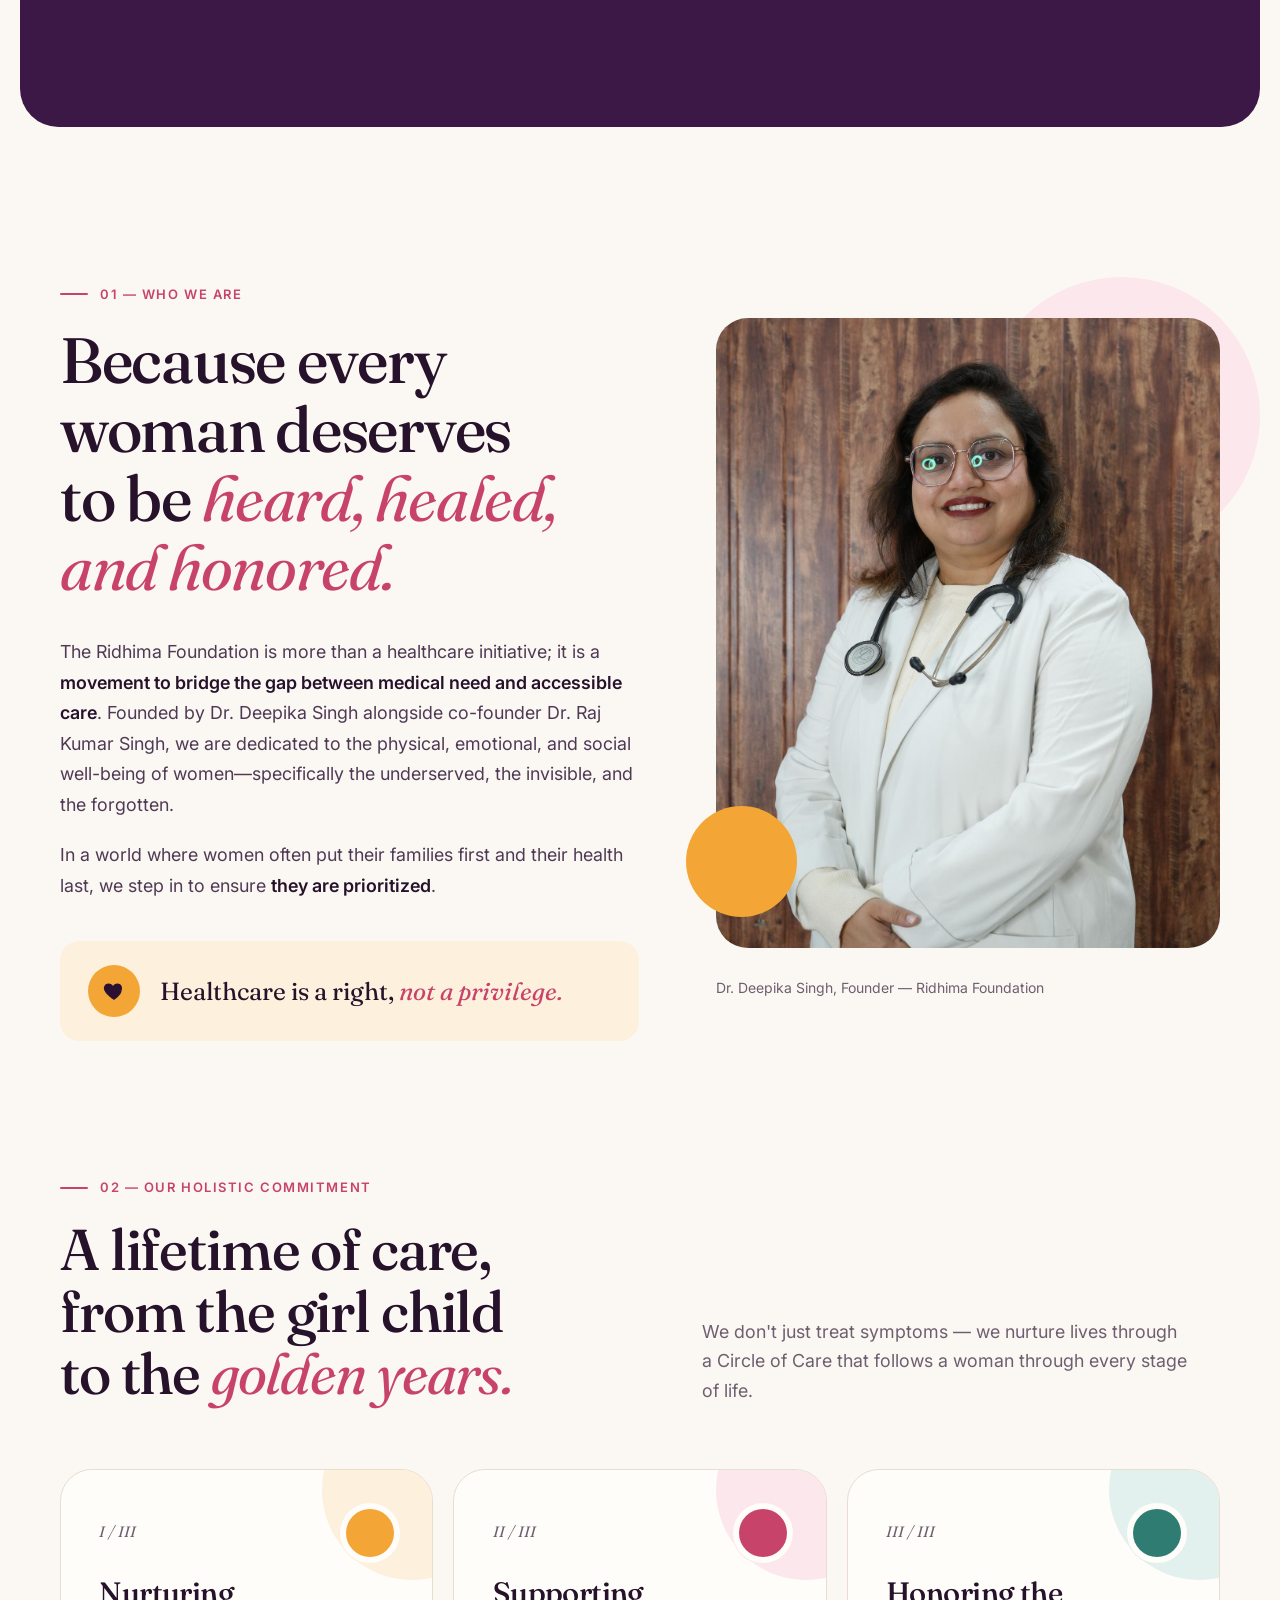
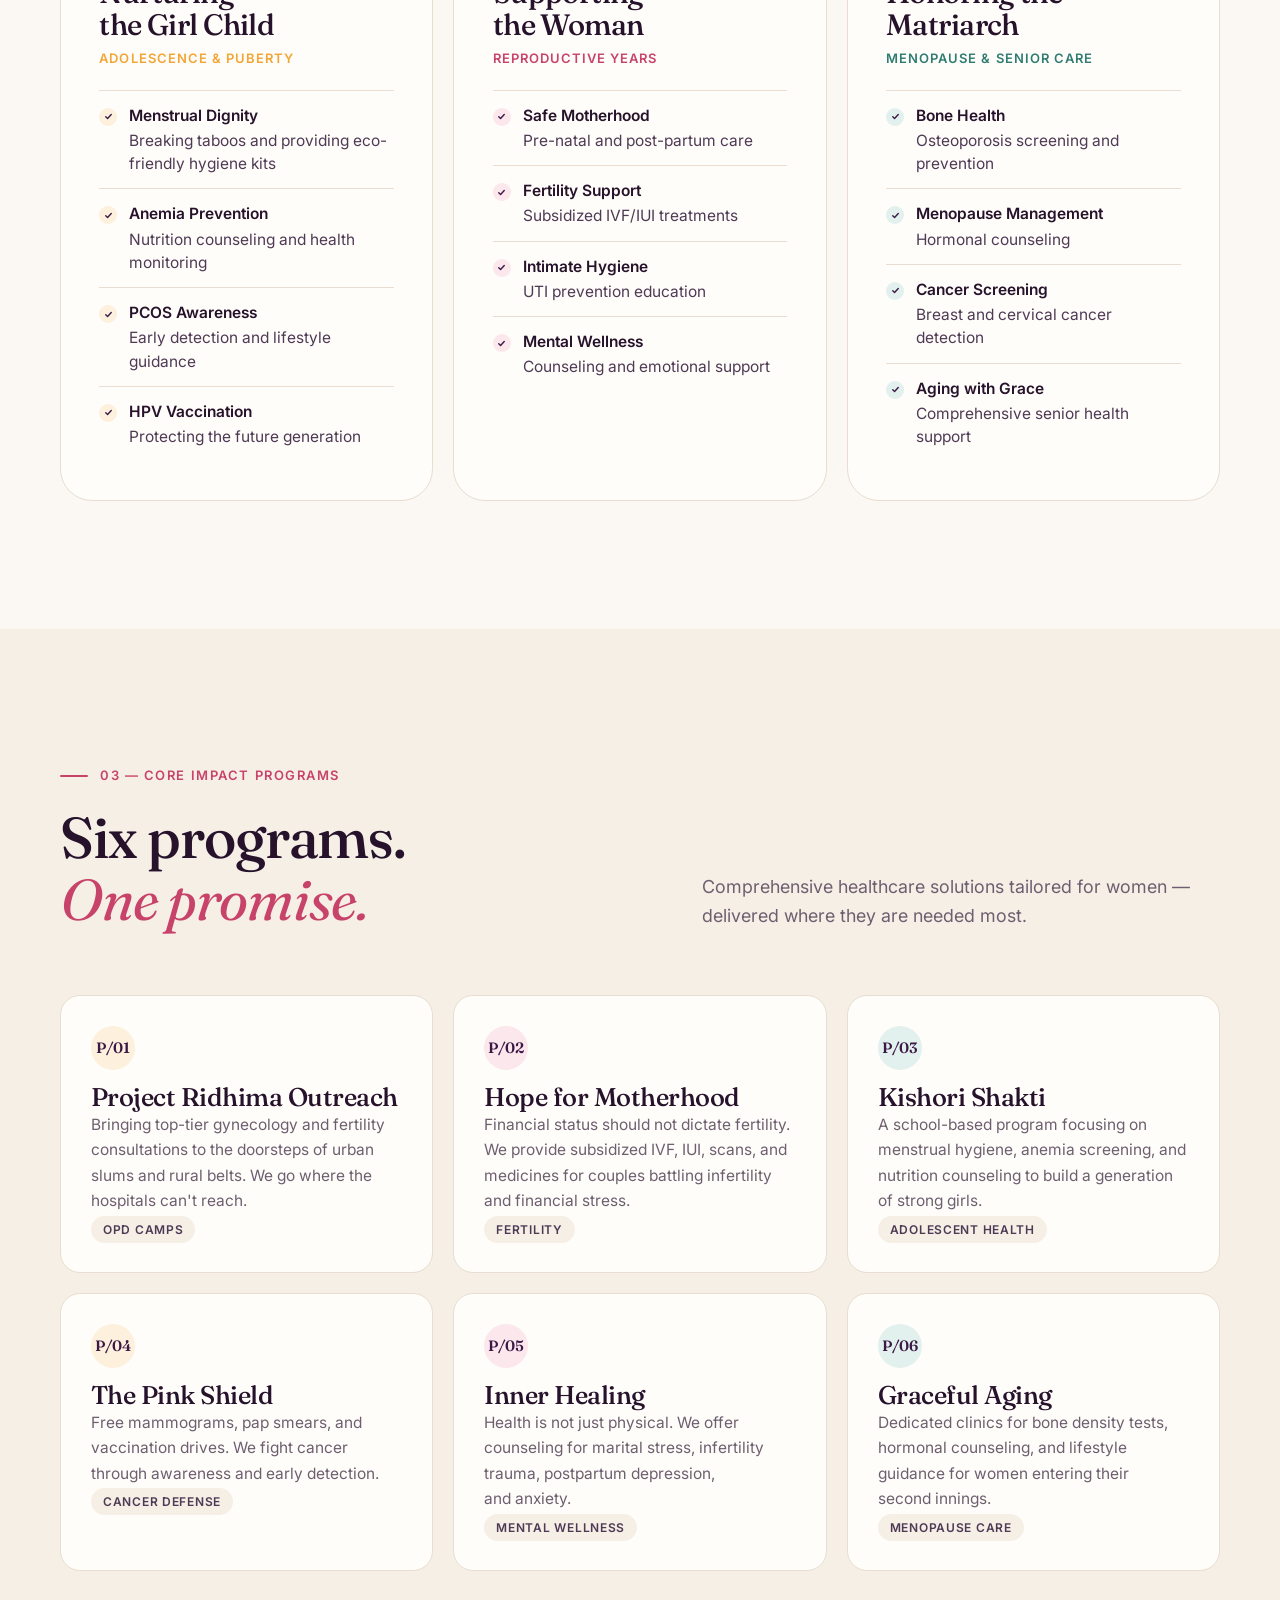
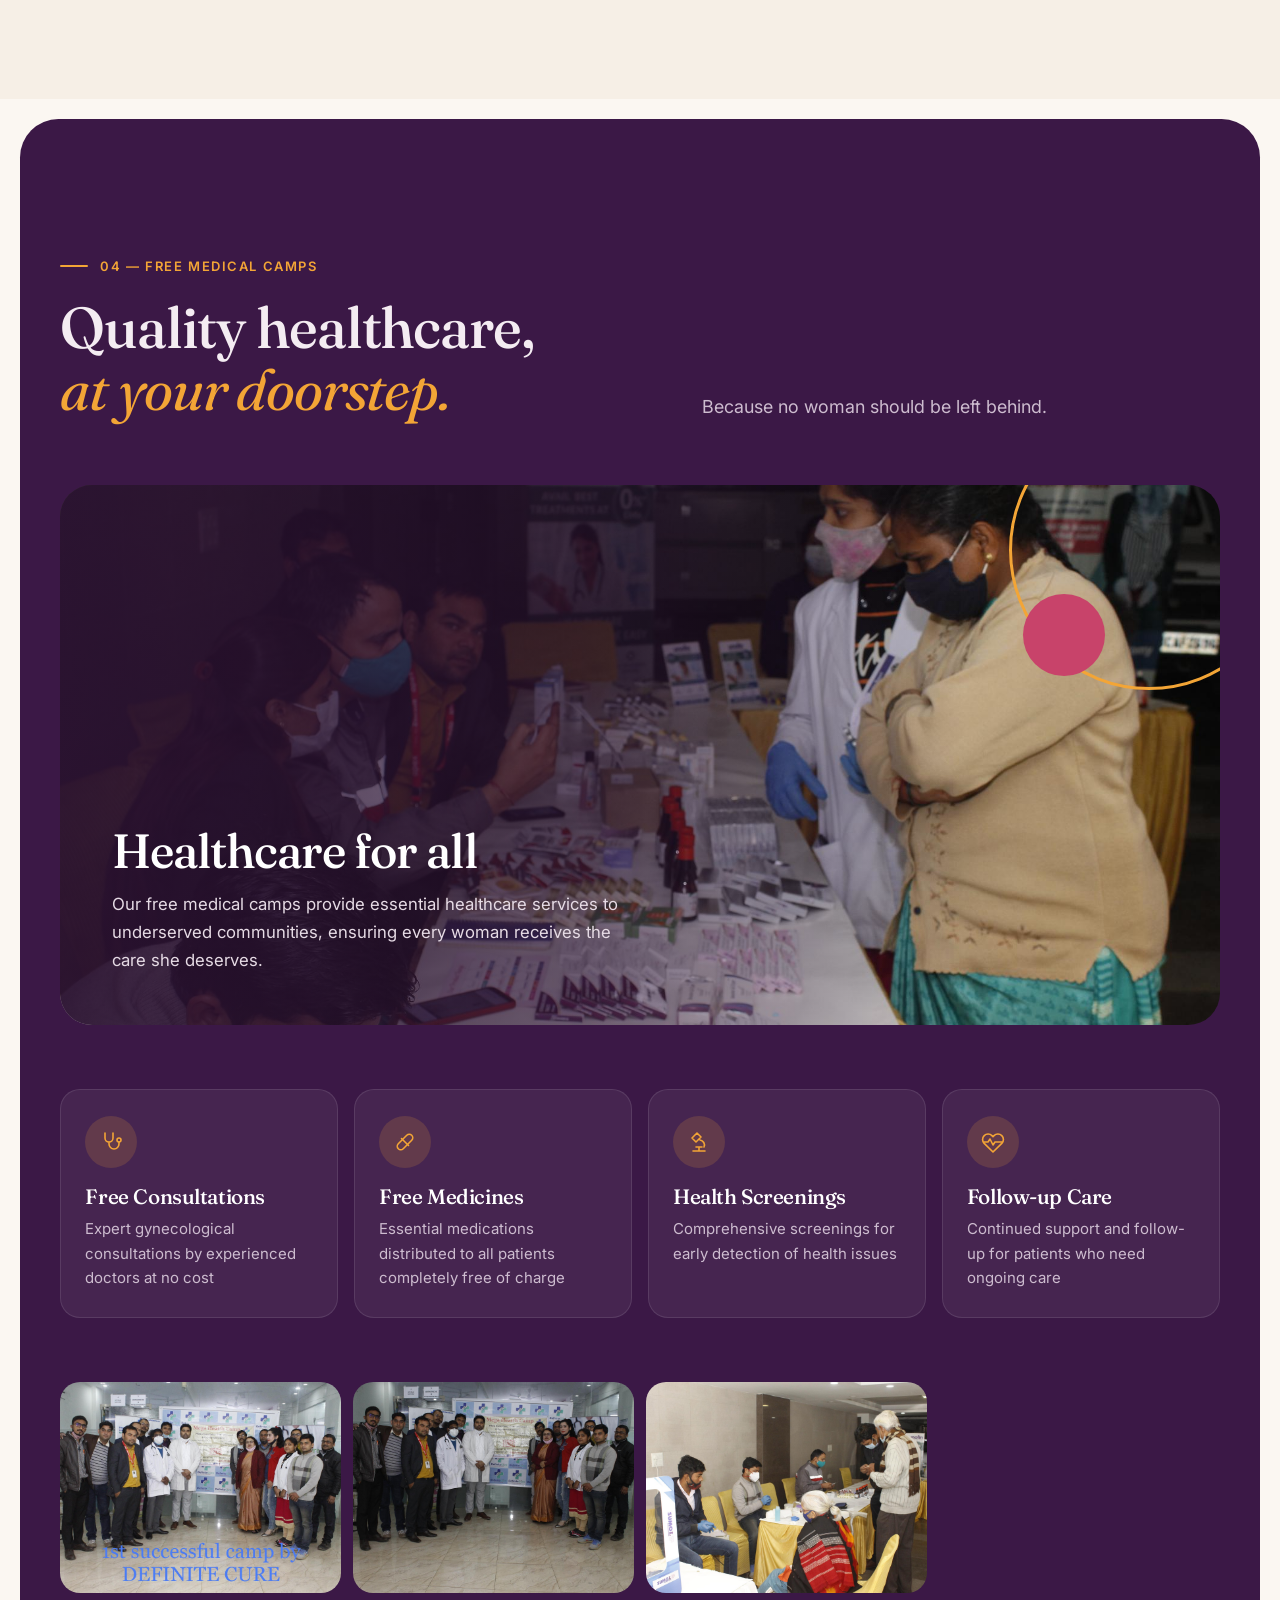
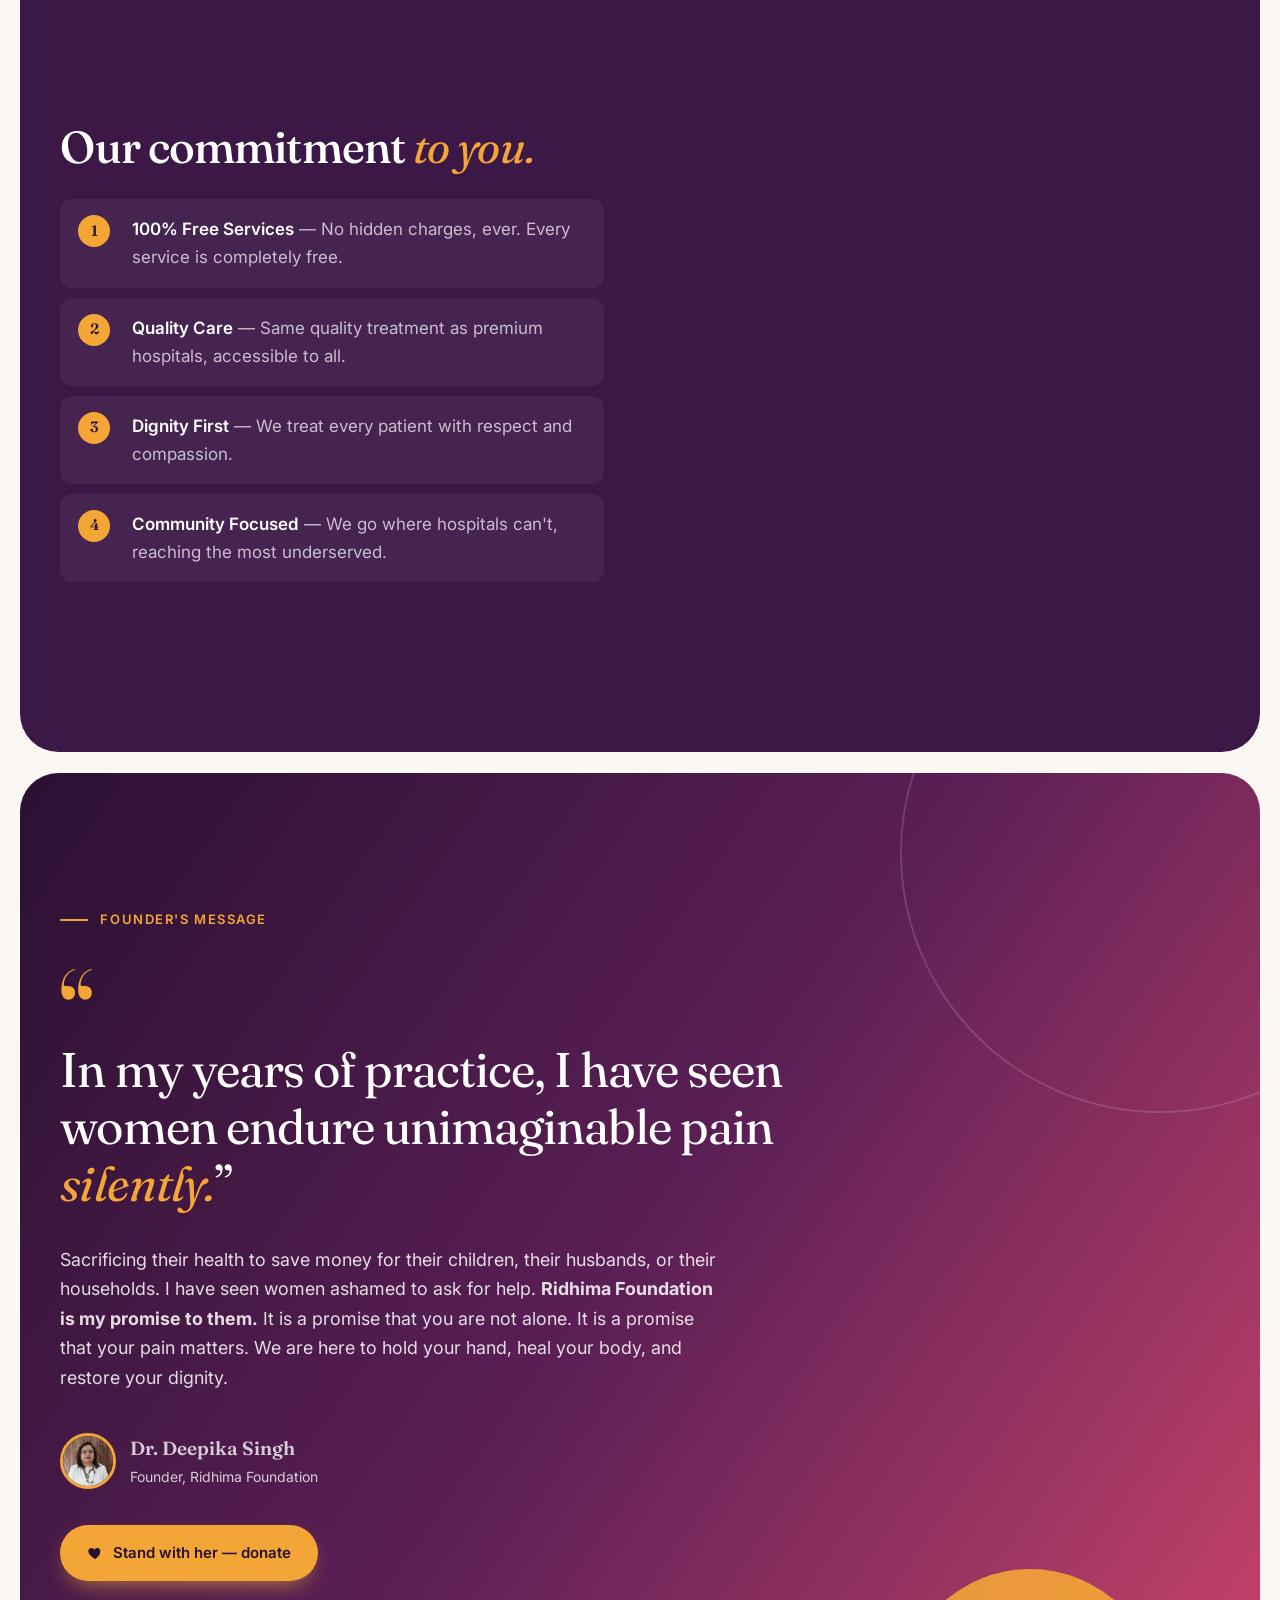
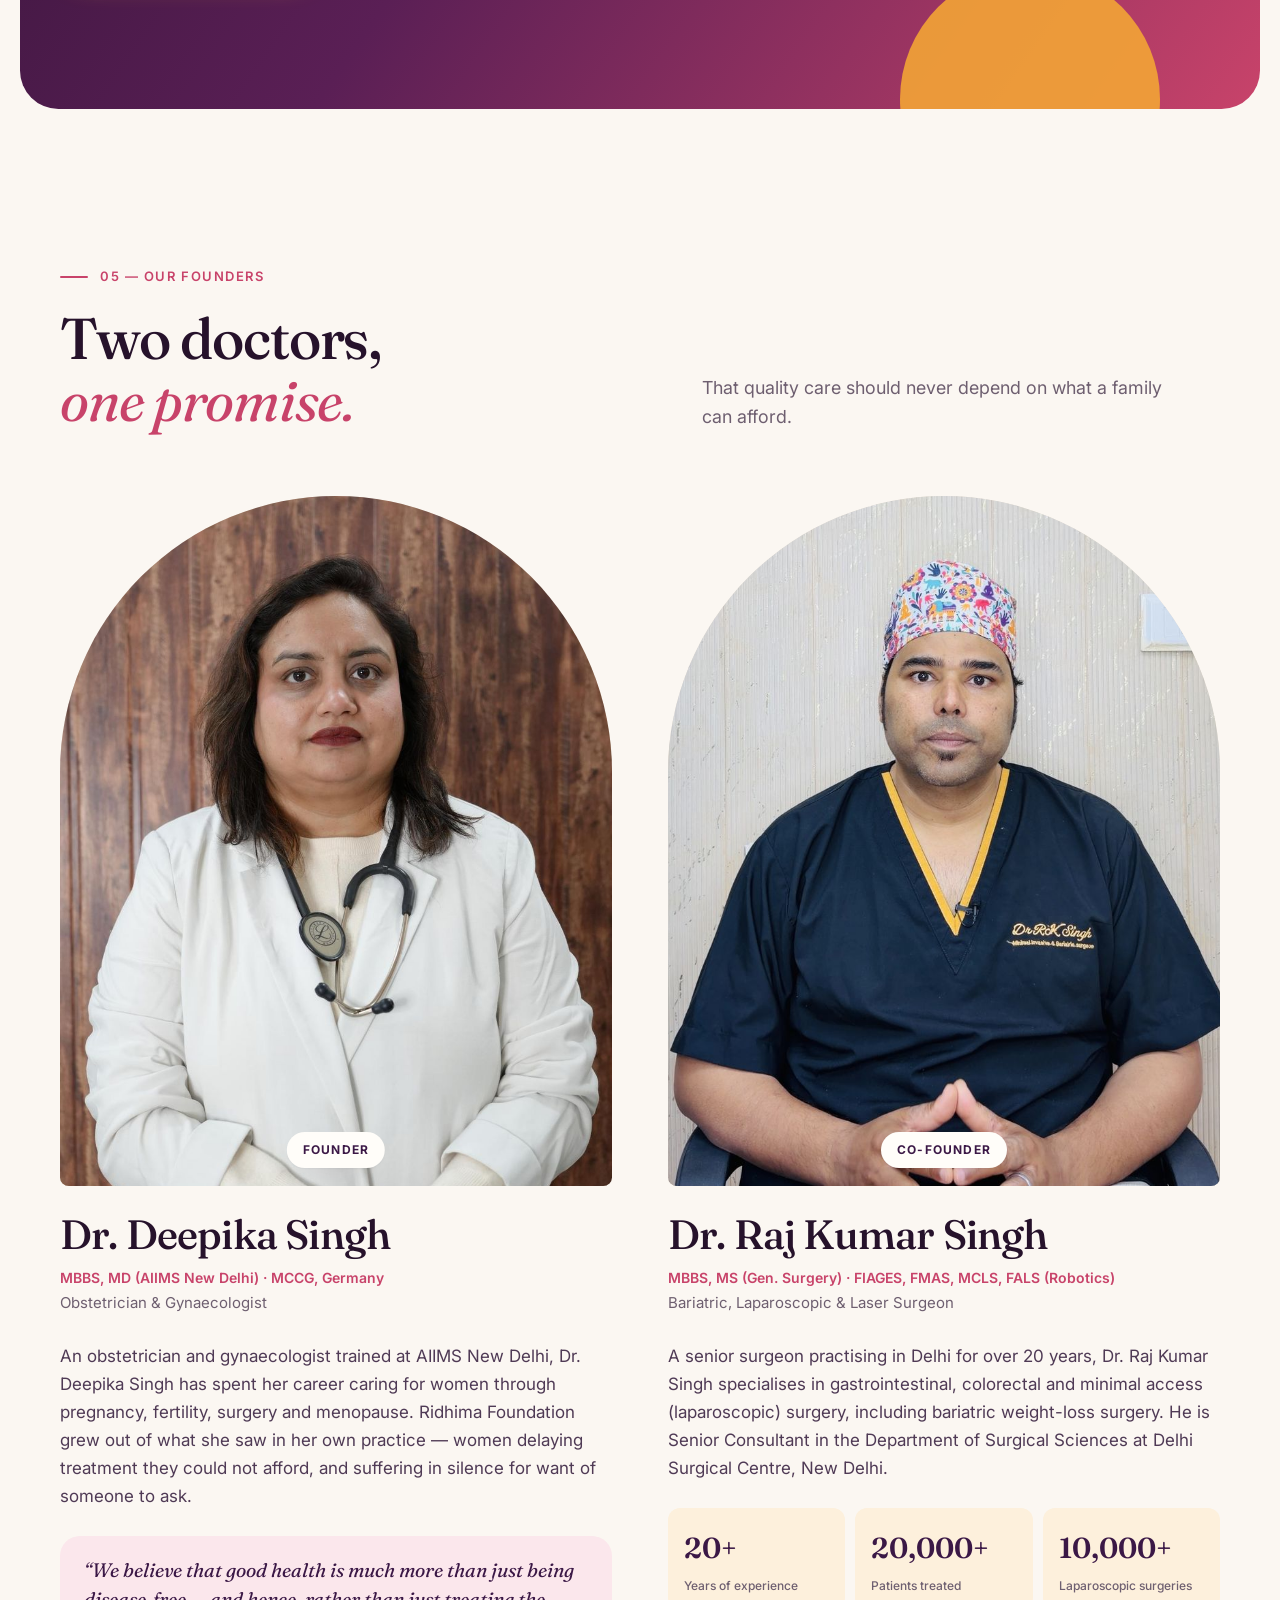
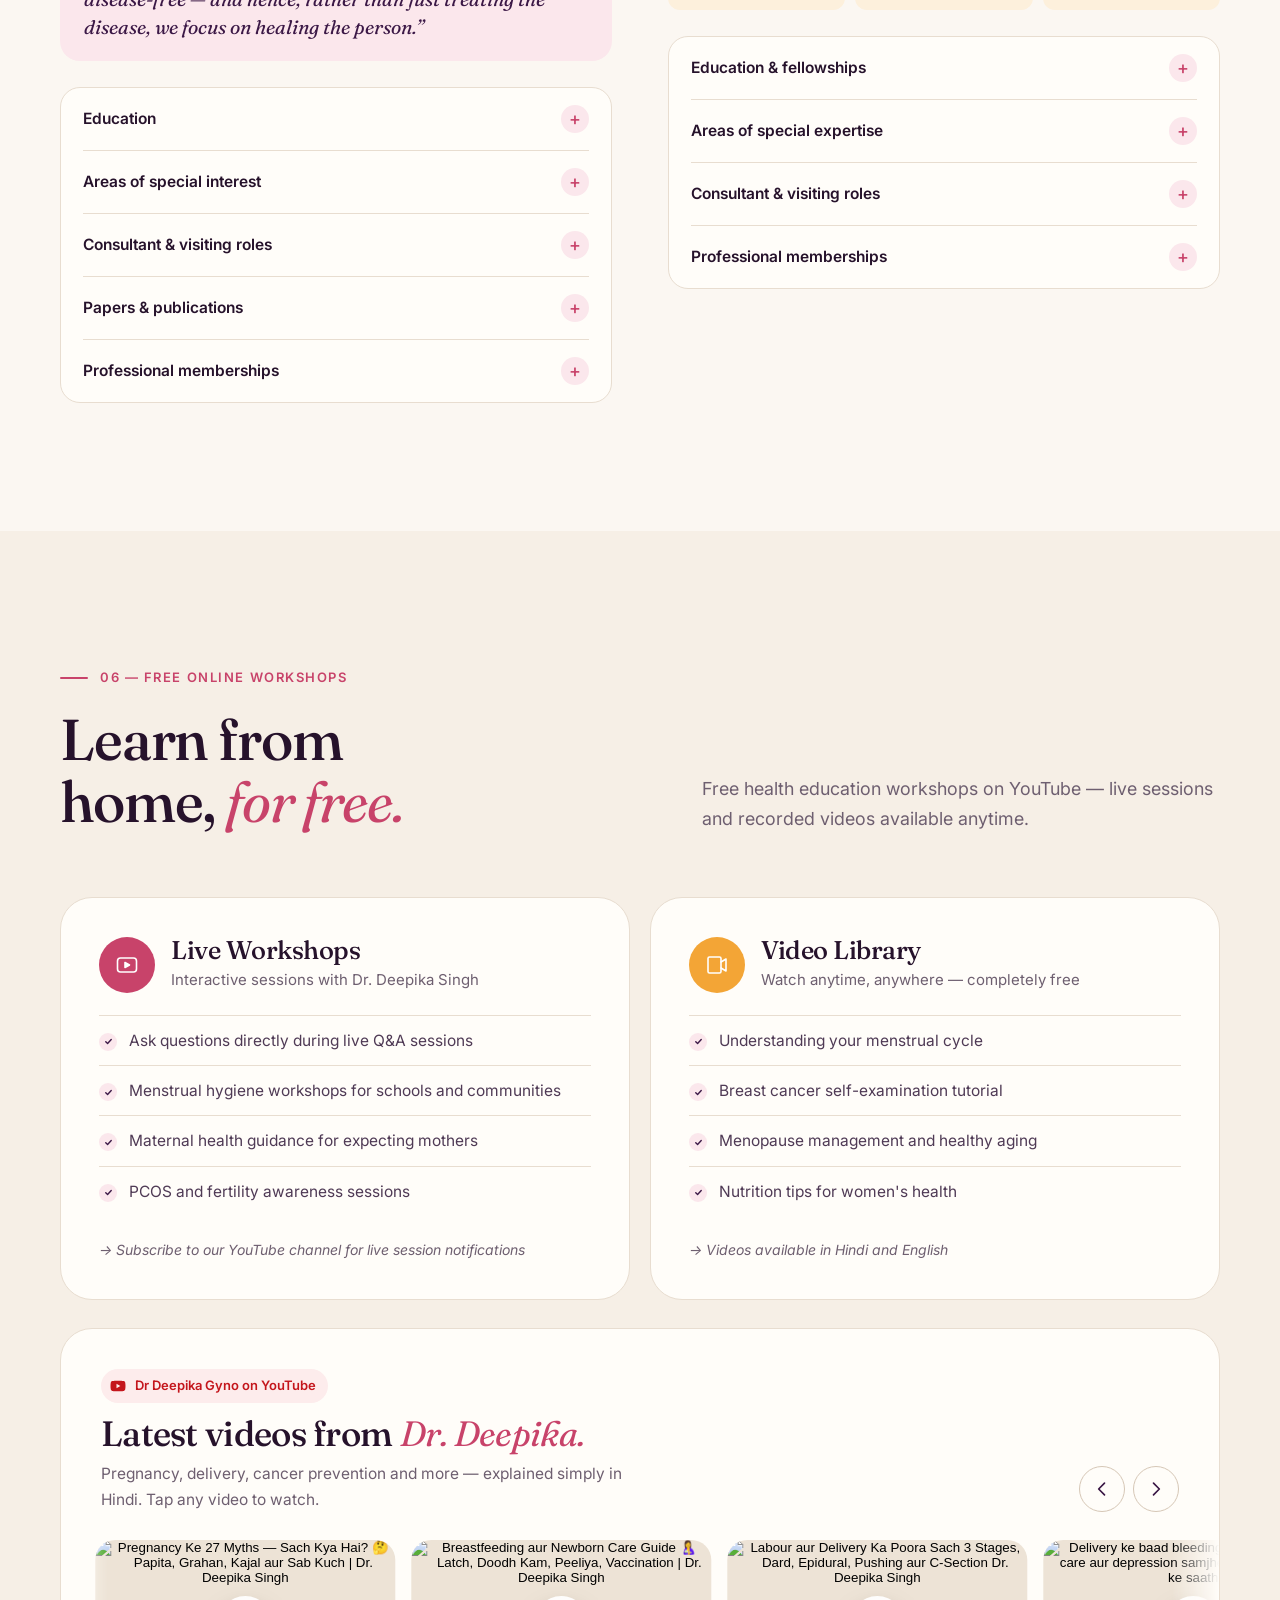
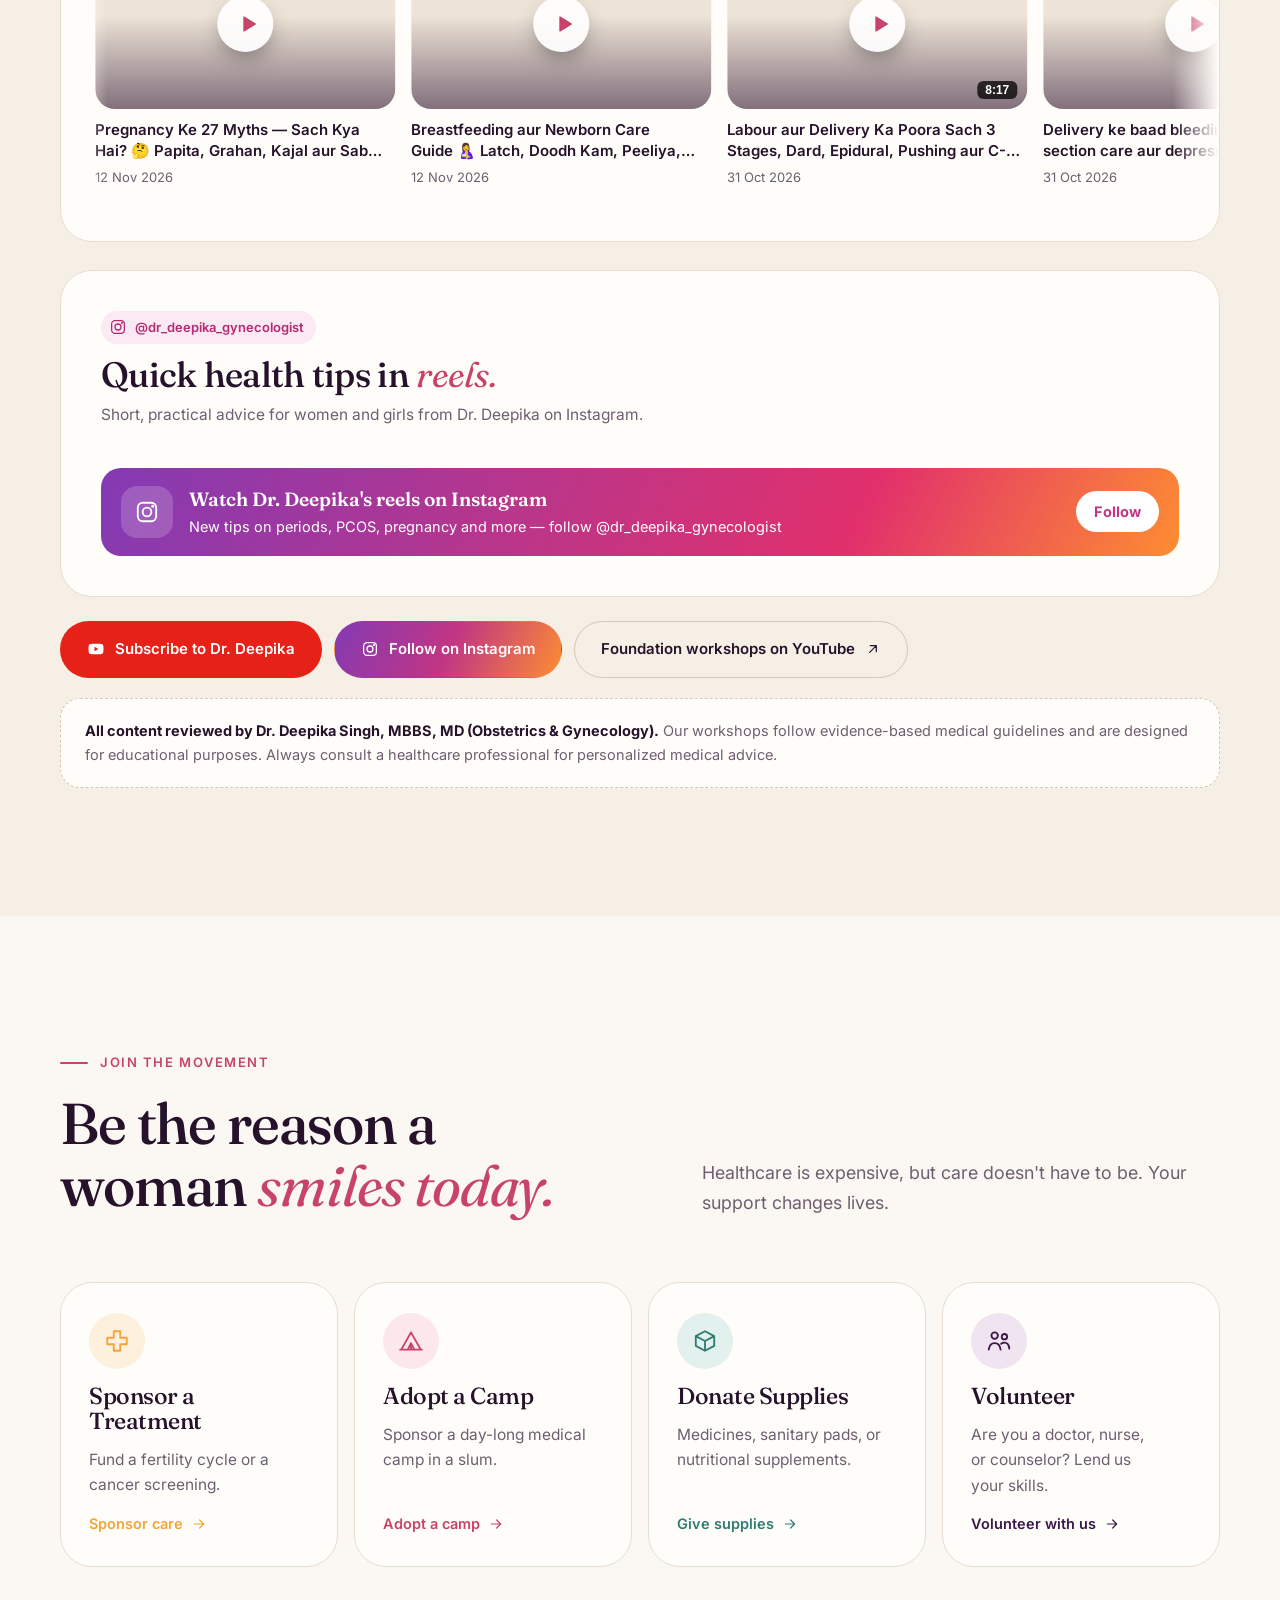
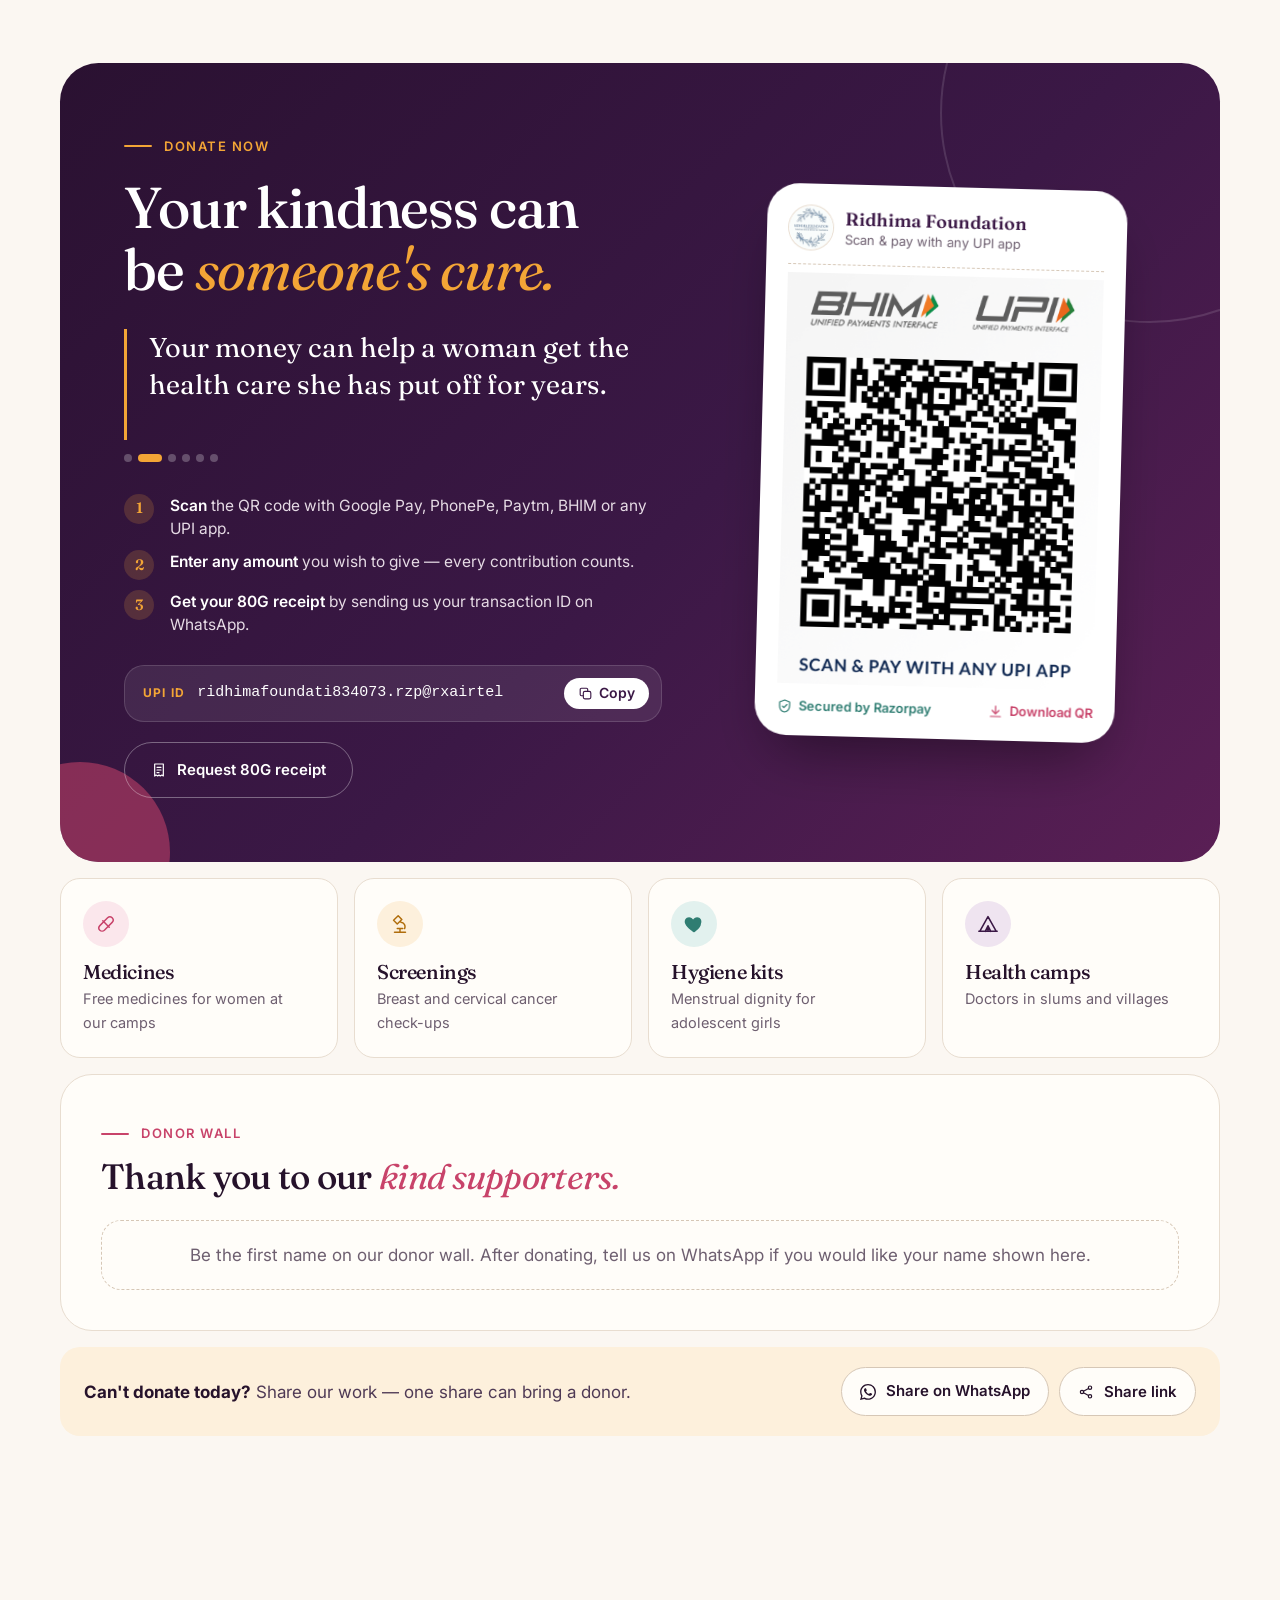
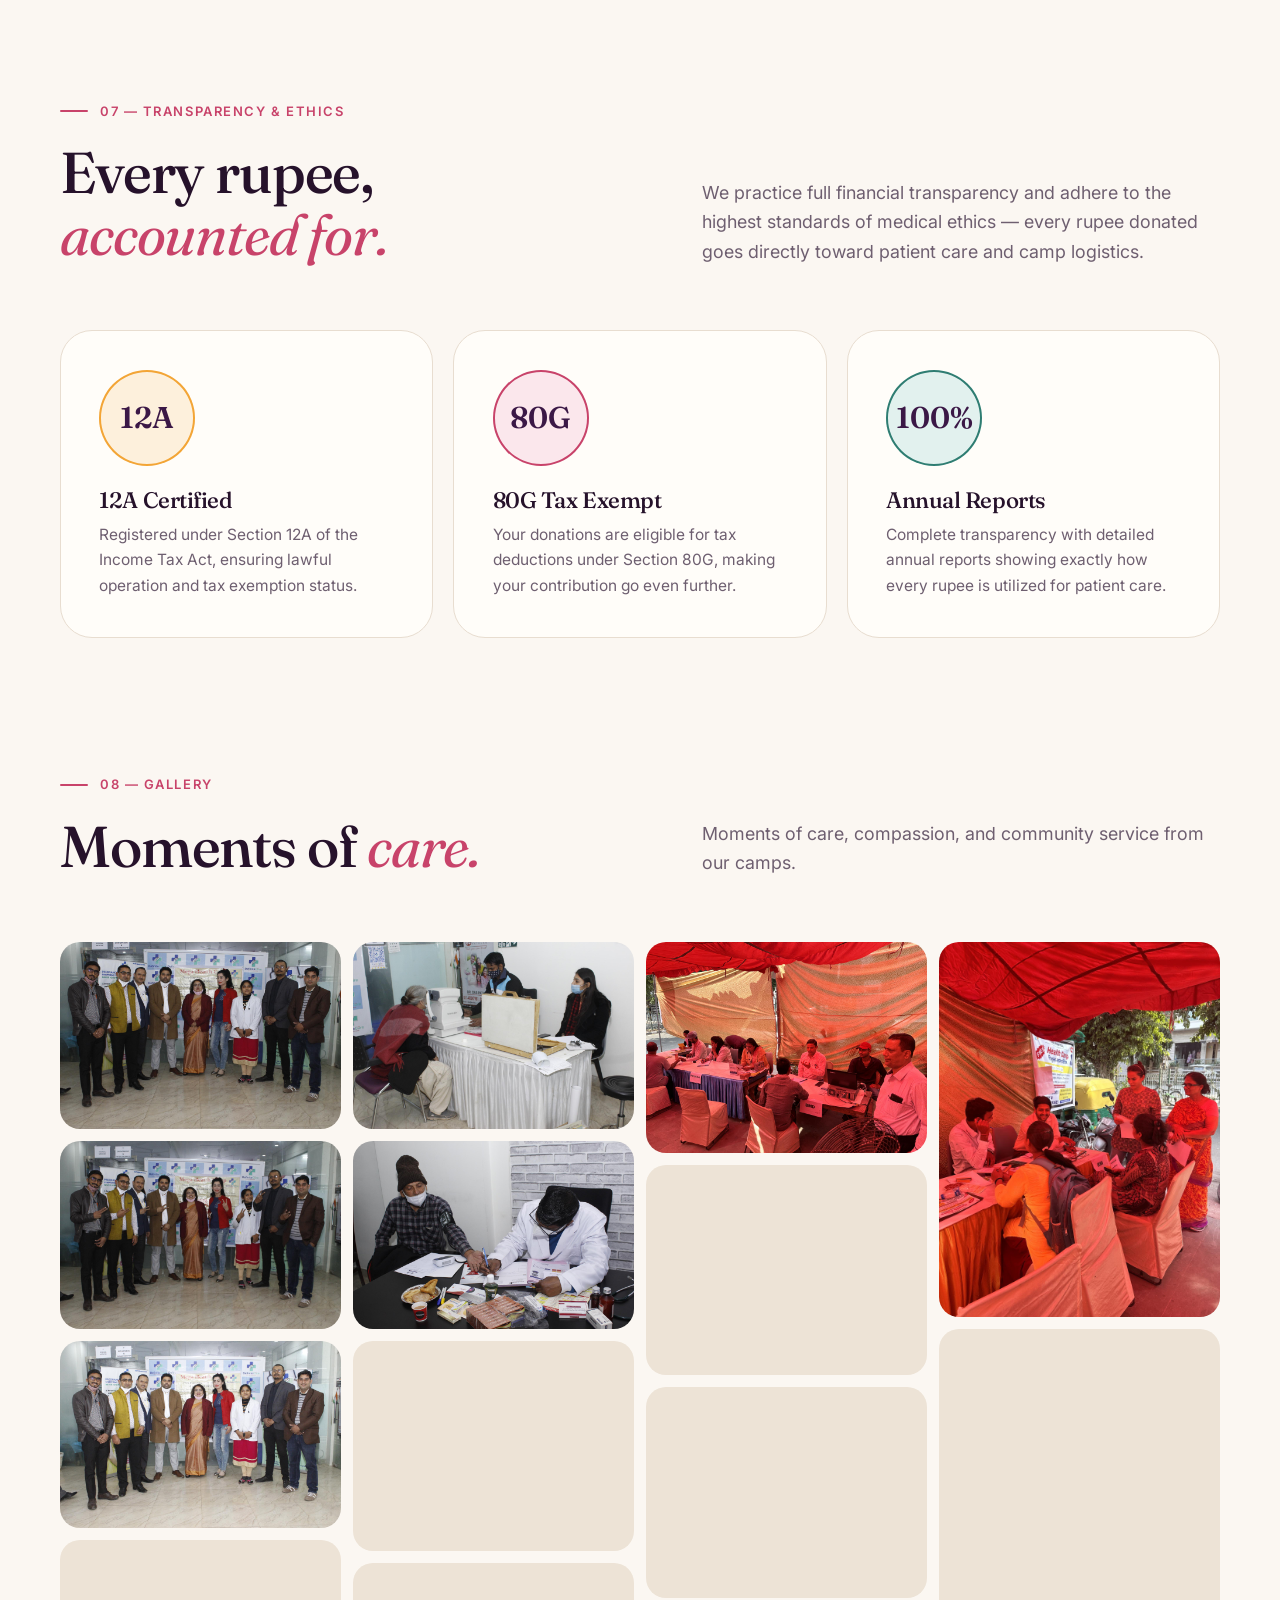
==== commit 384b1d2a: "Merge pull request #4 from akshaykumarsingh025/fix/video-author-url Give video authors a name and UR" ====
--- a/index.html
+++ b/index.html
@@ -208,10 +208,44 @@
                 "position": 1,
                 "item": {
                     "@type": "VideoObject",
+                    "name": "Pregnancy Ke 27 Myths — Sach Kya Hai? 🤔 Papita, Grahan, Kajal aur Sab Kuch | Dr. Deepika Singh",
+                    "description": "Papita mat khao. Grahan mein mat niklo. Kesar doodh piyo, bacha gora hoga. Ghee khao, delivery aasaan hogi. 🤔 Bhaarat mein pregnancy ke around itni baatein hain ki samajhna mushkil ho jaata hai ki sach kya hai. Is series ki aakhri video mein Dr. Deepika Singh 27 myths ka jawab de rahi hain — eviden",
+                    "thumbnailUrl": "https://i.ytimg.com/vi/kzfrbKlW6js/hqdefault.jpg",
+                    "uploadDate": "2026-11-12T17:53:24+00:00",
+                    "contentUrl": "https://www.youtube.com/watch?v=kzfrbKlW6js",
+                    "embedUrl": "https://www.youtube-nocookie.com/embed/kzfrbKlW6js",
+                    "inLanguage": "hi-IN",
+                    "author": {
+                        "@id": "https://ridhimafoundation.org/#deepika-singh"
+                    }
+                }
+            },
+            {
+                "@type": "ListItem",
+                "position": 2,
+                "item": {
+                    "@type": "VideoObject",
+                    "name": "Breastfeeding aur Newborn Care Guide 🤱 Latch, Doodh Kam, Peeliya, Vaccination | Dr. Deepika Singh",
+                    "description": "Baby ghar aa gaya — aur ab har cheez ek sawaal hai. 🤱 \"Doodh poora ho raha hai?\" \"Itna kyun ro raha hai?\" \"Peeliya kab tak?\" Dr. Deepika Singh is video mein breastfeeding aur newborn care ka poora practical guide de rahi hain — pehle 40 din ke liye. Bina daraaye, bina judge kiye.\n\nIs video mein aap",
+                    "thumbnailUrl": "https://i.ytimg.com/vi/txSlp6CRX9c/hqdefault.jpg",
+                    "uploadDate": "2026-11-12T17:42:34+00:00",
+                    "contentUrl": "https://www.youtube.com/watch?v=txSlp6CRX9c",
+                    "embedUrl": "https://www.youtube-nocookie.com/embed/txSlp6CRX9c",
+                    "inLanguage": "hi-IN",
+                    "author": {
+                        "@id": "https://ridhimafoundation.org/#deepika-singh"
+                    }
+                }
+            },
+            {
+                "@type": "ListItem",
+                "position": 3,
+                "item": {
+                    "@type": "VideoObject",
                     "name": "Labour aur Delivery Ka Poora Sach  3 Stages, Dard, Epidural, Pushing aur C-Section Dr. Deepika Singh",
-                    "description": "Woh din aa hi jaayega. Aur sabse bada darr hota hai: \"mujhe pata hi nahi kya hoga.\" 🤱 Is video mein Dr. Deepika Singh labour aur delivery ka honest guide de rahi hain, ghanta dar ghanta. Na darana, na sugarcoat karna. Sirf sach.\n\nIs video mein:\n✅ Labour shuru hone ke 3 pakke signs: show, paani ka ba",
+                    "description": "Woh din aa hi jaayega. Aur sabse bada darr hota hai: \"mujhe pata hi nahi kya hoga.\" 🤱 Is video mein Dr. Deepika Singh labour aur delivery ka honest guide de rahi hain, ghanta dar ghanta. Na darana, na sugarcoat karna. Sirf sach.\n\nIs video mein:\n✅ Labour shuru hone ke 3 pakke signs: show, paani ka b",
                     "thumbnailUrl": "https://i.ytimg.com/vi/R4SgBTJWePM/hqdefault.jpg",
-                    "uploadDate": "2026-10-31T03:16:37-07:00",
+                    "uploadDate": "2026-10-31T10:16:37+00:00",
                     "contentUrl": "https://www.youtube.com/watch?v=R4SgBTJWePM",
                     "embedUrl": "https://www.youtube-nocookie.com/embed/R4SgBTJWePM",
                     "inLanguage": "hi-IN",
@@ -226,13 +260,13 @@
             },
             {
                 "@type": "ListItem",
-                "position": 2,
+                "position": 4,
                 "item": {
                     "@type": "VideoObject",
                     "name": "Delivery ke baad bleeding, taanke, C-section care aur depression samjhein Dr Deepika Singh ke saath",
-                    "description": "Delivery ke baad sab log baby ko dekhte hain. Maa ko koi nahi poochhta. 🤱 Aur yahi woh phase hai jahan sabse zyada support ki zaroorat hoti hai. Dr. Deepika Singh is video mein postpartum recovery ka honest guide de rahi hain: physical bhi, aur mental bhi.\n\nIs video mein:\n✅ Pehle 24 ghante: hospital",
+                    "description": "Delivery ke baad sab log baby ko dekhte hain. Maa ko koi nahi poochhta. 🤱 Aur yahi woh phase hai jahan sabse zyada support ki zaroorat hoti hai. Dr. Deepika Singh is video mein postpartum recovery ka honest guide de rahi hain: physical bhi, aur mental bhi.\n\nIs video mein:\n✅ Pehle 24 ghante: hospita",
                     "thumbnailUrl": "https://i.ytimg.com/vi/lHAb4uLMOcM/hqdefault.jpg",
-                    "uploadDate": "2026-10-31T02:54:58-07:00",
+                    "uploadDate": "2026-10-31T09:54:58+00:00",
                     "contentUrl": "https://www.youtube.com/watch?v=lHAb4uLMOcM",
                     "embedUrl": "https://www.youtube-nocookie.com/embed/lHAb4uLMOcM",
                     "inLanguage": "hi-IN",
@@ -247,13 +281,13 @@
             },
             {
                 "@type": "ListItem",
-                "position": 3,
+                "position": 5,
                 "item": {
                     "@type": "VideoObject",
                     "name": "Teesri Trimester 🤰 Kick Count, Baby Position, Hospital Bag & Labour Signs | Dr Deepika Singh",
-                    "description": "Neend nahi aati. Karvat badalna ek project ban gaya hai. Seedhiyan chadhte hi saans phool jaati hai. Aur har koi poochhta hai — \"abhi tak hua nahi?\" 🤰\nTeesri trimester — weeks 28 se 40. Medically sabse important phase. Aur ek kaam hai jo aapko roz karna hai — jo kai baar baby ki jaan bachaata hai.\n\n",
+                    "description": "Neend nahi aati. Karvat badalna ek project ban gaya hai. Seedhiyan chadhte hi saans phool jaati hai. Aur har koi poochhta hai — \"abhi tak hua nahi?\" 🤰\nTeesri trimester — weeks 28 se 40. Medically sabse important phase. Aur ek kaam hai jo aapko roz karna hai — jo kai baar baby ki jaan bachaata hai.\n",
                     "thumbnailUrl": "https://i.ytimg.com/vi/u3ULMSFhzkI/hqdefault.jpg",
-                    "uploadDate": "2026-10-20T10:49:41-07:00",
+                    "uploadDate": "2026-10-20T17:49:41+00:00",
                     "contentUrl": "https://www.youtube.com/watch?v=u3ULMSFhzkI",
                     "embedUrl": "https://www.youtube-nocookie.com/embed/u3ULMSFhzkI",
                     "inLanguage": "hi-IN",
@@ -268,13 +302,13 @@
             },
             {
                 "@type": "ListItem",
-                "position": 4,
+                "position": 6,
                 "item": {
                     "@type": "VideoObject",
                     "name": "\"Pregnancy Mein Aaram Karo\"🤔 Yeh Salaah Galat Hai! Kegels, Walking, Yoga Ka Sach | Dr. Deepika Singh",
-                    "description": "\"Beta, ab aaram karo. Zyada mat chalo.\" — yeh salaah aapne zaroor suni hogi. Aur zyaadatar cases mein yeh galat hai. 🏃‍♀️\nPregnancy koi bimaari nahi hai. Jo women pregnancy mein regularly aur safely exercise karti hain, unka labour aksar chhota hota hai, gestational diabetes ka risk kam hota hai, ba",
+                    "description": "\"Beta, ab aaram karo. Zyada mat chalo.\" — yeh salaah aapne zaroor suni hogi. Aur zyaadatar cases mein yeh galat hai. 🏃‍♀️\nPregnancy koi bimaari nahi hai. Jo women pregnancy mein regularly aur safely exercise karti hain, unka labour aksar chhota hota hai, gestational diabetes ka risk kam hota hai, b",
                     "thumbnailUrl": "https://i.ytimg.com/vi/A1Uf_PMP5QA/hqdefault.jpg",
-                    "uploadDate": "2026-10-19T08:24:58-07:00",
+                    "uploadDate": "2026-10-19T15:24:58+00:00",
                     "contentUrl": "https://www.youtube.com/watch?v=A1Uf_PMP5QA",
                     "embedUrl": "https://www.youtube-nocookie.com/embed/A1Uf_PMP5QA",
                     "inLanguage": "hi-IN",
@@ -289,13 +323,13 @@
             },
             {
                 "@type": "ListItem",
-                "position": 5,
+                "position": 7,
                 "item": {
                     "@type": "VideoObject",
                     "name": "Doosri Trimester — \"Glow\" Ka Sach Aur Asli Kahani 🤰 | Months 4–6 Complete Guide | Dr. Deepika Singh",
-                    "description": "Sab bolte hain — \"doosri trimester mein toh GLOW aayega!\" 🌟 Kuch women ke liye yeh sach hai. Kuch ko stretch marks, 24 ghante peeth dard, aur raat 3 baje bladder pe baby ka football milta hai. Yeh video DONO ke liye hai.\n\nDr. Deepika Singh (AIIMS experience, high-risk pregnancy care) is video mein b",
+                    "description": "Sab bolte hain — \"doosri trimester mein toh GLOW aayega!\" 🌟 Kuch women ke liye yeh sach hai. Kuch ko stretch marks, 24 ghante peeth dard, aur raat 3 baje bladder pe baby ka football milta hai. Yeh video DONO ke liye hai.\n\nDr. Deepika Singh (AIIMS experience, high-risk pregnancy care) is video mein ",
                     "thumbnailUrl": "https://i.ytimg.com/vi/S_82f4tkBco/hqdefault.jpg",
-                    "uploadDate": "2026-10-16T13:45:08-07:00",
+                    "uploadDate": "2026-10-16T20:45:08+00:00",
                     "contentUrl": "https://www.youtube.com/watch?v=S_82f4tkBco",
                     "embedUrl": "https://www.youtube-nocookie.com/embed/S_82f4tkBco",
                     "inLanguage": "hi-IN",
@@ -310,13 +344,13 @@
             },
             {
                 "@type": "ListItem",
-                "position": 6,
+                "position": 8,
                 "item": {
                     "@type": "VideoObject",
                     "name": "Pregnancy Mein Kya Khayein, Kya Nahi? | 🤰 Indian Diet COMPLETE Guide | Dr. Deepika Singh",
-                    "description": "Pregnancy mein kya khana chahiye aur kya nahi? 🤰🍽\nInternet avocado toast bolta hai. Nani ghee ki katori le ke khadi hain. Doctor ek English pamphlet thama deti hain. Koi agree nahi karta!\n\nIs video mein Dr. Deepika Singh (AIIMS experience, 15 years in high-risk pregnancy care) aapko complete Indian ",
+                    "description": "Pregnancy mein kya khana chahiye aur kya nahi? 🤰🍽\nInternet avocado toast bolta hai. Nani ghee ki katori le ke khadi hain. Doctor ek English pamphlet thama deti hain. Koi agree nahi karta!\n\nIs video mein Dr. Deepika Singh (AIIMS experience, 15 years in high-risk pregnancy care) aapko complete India",
                     "thumbnailUrl": "https://i.ytimg.com/vi/K_P0fxdsDPQ/hqdefault.jpg",
-                    "uploadDate": "2026-10-15T12:37:18-07:00",
+                    "uploadDate": "2026-10-15T19:37:18+00:00",
                     "contentUrl": "https://www.youtube.com/watch?v=K_P0fxdsDPQ",
                     "embedUrl": "https://www.youtube-nocookie.com/embed/K_P0fxdsDPQ",
                     "inLanguage": "hi-IN",
@@ -331,13 +365,13 @@
             },
             {
                 "@type": "ListItem",
-                "position": 7,
+                "position": 9,
                 "item": {
                     "@type": "VideoObject",
                     "name": "पहली Trimester का सच —वो 7 Symptoms जो कोई नहीं बताता | Week 1–12 Complete Guide | Dr. Deepika Singh",
-                    "description": "पहली Trimester सबसे confusing phase होती है — आप normal दिखती हैं, पर अंदर से dying feel करती हैं। Dr. Deepika Singh आज आपको वो सब बताएंगी जो कोई नहीं बताता। 🤰\n\nIs video mein aap seekhenge:\n✅ Week 4–12 mein baby ka development — til, moong, kaju, chana, nimbu\n✅ 7 pregnancy symptoms jo koi nahi batat",
+                    "description": "पहली Trimester सबसे confusing phase होती है — आप normal दिखती हैं, पर अंदर से dying feel करती हैं। Dr. Deepika Singh आज आपको वो सब बताएंगी जो कोई नहीं बताता। 🤰\n\nIs video mein aap seekhenge:\n✅ Week 4–12 mein baby ka development — til, moong, kaju, chana, nimbu\n✅ 7 pregnancy symptoms jo koi nahi bata",
                     "thumbnailUrl": "https://i.ytimg.com/vi/i5LrpxFLNZE/hqdefault.jpg",
-                    "uploadDate": "2026-10-14T00:10:54-07:00",
+                    "uploadDate": "2026-10-14T07:10:54+00:00",
                     "contentUrl": "https://www.youtube.com/watch?v=i5LrpxFLNZE",
                     "embedUrl": "https://www.youtube-nocookie.com/embed/i5LrpxFLNZE",
                     "inLanguage": "hi-IN",
@@ -352,13 +386,13 @@
             },
             {
                 "@type": "ListItem",
-                "position": 8,
+                "position": 10,
                 "item": {
                     "@type": "VideoObject",
                     "name": "Pregnant Ho Gayi, Ab Kya? Pehle 48 Ghante Ki Complete Guide | Pregnancy Series Ep 1",
                     "description": "Pregnancy test positive aaya aur ab samajh nahi aa raha ki kya karein? Is video mein Dr. Deepika Singh (MD, AIIMS New Delhi — Gynecologist, 15+ years experience) bata rahi hain ki positive test ke baad pehle 48 ghante mein kya karna hai, kya bilkul nahi karna, aur woh baatein jo clinic mein time ki ",
                     "thumbnailUrl": "https://i.ytimg.com/vi/swsl0o7uyWQ/hqdefault.jpg",
-                    "uploadDate": "2026-10-12T01:55:31-07:00",
+                    "uploadDate": "2026-10-12T08:55:31+00:00",
                     "contentUrl": "https://www.youtube.com/watch?v=swsl0o7uyWQ",
                     "embedUrl": "https://www.youtube-nocookie.com/embed/swsl0o7uyWQ",
                     "inLanguage": "hi-IN",
@@ -373,13 +407,13 @@
             },
             {
                 "@type": "ListItem",
-                "position": 9,
+                "position": 11,
                 "item": {
                     "@type": "VideoObject",
                     "name": "Cervical Cancer Prevention Guide: HPV Vaccine, Pap Smear & Symptoms | Dr. Deepika Singh Gyno",
                     "description": "Cervical cancer India mein 2nd most common cancer hai women mein—aur almost 100% preventable hai. Har saal India mein lagbhag 1.25 lakh women ko ye cancer hota hai, lekin kya aap jaante hain ki ye ek vaccine aur simple test se puri tarah roka ja sakta hai?\n\nNamaste! Aaj hum baat karenge ek aise topi",
                     "thumbnailUrl": "https://i.ytimg.com/vi/aKIWtWTnsCs/hqdefault.jpg",
-                    "uploadDate": "2026-05-11T00:30:17-07:00",
+                    "uploadDate": "2026-05-11T07:30:17+00:00",
                     "contentUrl": "https://www.youtube.com/watch?v=aKIWtWTnsCs",
                     "embedUrl": "https://www.youtube-nocookie.com/embed/aKIWtWTnsCs",
                     "inLanguage": "hi-IN",
@@ -1186,6 +1220,22 @@
                         <!-- i18n:skip -->
                         <ul class="slider-track video-track" aria-label="Videos by Dr. Deepika Singh">
                             <!-- yt-videos:start -->
+                            <li class="vcard">
+                                <button type="button" class="vthumb" data-yt="kzfrbKlW6js" data-title="Pregnancy Ke 27 Myths — Sach Kya Hai? 🤔 Papita, Grahan, Kajal aur Sab Kuch | Dr. Deepika Singh">
+                                    <img src="https://i.ytimg.com/vi/kzfrbKlW6js/hqdefault.jpg" alt="Pregnancy Ke 27 Myths — Sach Kya Hai? 🤔 Papita, Grahan, Kajal aur Sab Kuch | Dr. Deepika Singh" width="480" height="360" loading="lazy" decoding="async">
+                                    <span class="vplay" aria-hidden="true"><svg><use href="#i-play" /></svg></span>
+                                </button>
+                                <h3><a href="https://www.youtube.com/watch?v=kzfrbKlW6js" target="_blank" rel="noopener noreferrer">Pregnancy Ke 27 Myths — Sach Kya Hai? 🤔 Papita, Grahan, Kajal aur Sab Kuch | Dr. Deepika Singh</a></h3>
+                                <time datetime="2026-11-12">12 Nov 2026</time>
+                            </li>
+                            <li class="vcard">
+                                <button type="button" class="vthumb" data-yt="txSlp6CRX9c" data-title="Breastfeeding aur Newborn Care Guide 🤱 Latch, Doodh Kam, Peeliya, Vaccination | Dr. Deepika Singh">
+                                    <img src="https://i.ytimg.com/vi/txSlp6CRX9c/hqdefault.jpg" alt="Breastfeeding aur Newborn Care Guide 🤱 Latch, Doodh Kam, Peeliya, Vaccination | Dr. Deepika Singh" width="480" height="360" loading="lazy" decoding="async">
+                                    <span class="vplay" aria-hidden="true"><svg><use href="#i-play" /></svg></span>
+                                </button>
+                                <h3><a href="https://www.youtube.com/watch?v=txSlp6CRX9c" target="_blank" rel="noopener noreferrer">Breastfeeding aur Newborn Care Guide 🤱 Latch, Doodh Kam, Peeliya, Vaccination | Dr. Deepika Singh</a></h3>
+                                <time datetime="2026-11-12">12 Nov 2026</time>
+                            </li>
                             <li class="vcard">
                                 <button type="button" class="vthumb" data-yt="R4SgBTJWePM" data-title="Labour aur Delivery Ka Poora Sach  3 Stages, Dard, Epidural, Pushing aur C-Section Dr. Deepika Singh">
                                     <img src="https://i.ytimg.com/vi/R4SgBTJWePM/hqdefault.jpg" alt="Labour aur Delivery Ka Poora Sach  3 Stages, Dard, Epidural, Pushing aur C-Section Dr. Deepika Singh" width="480" height="360" loading="lazy" decoding="async">
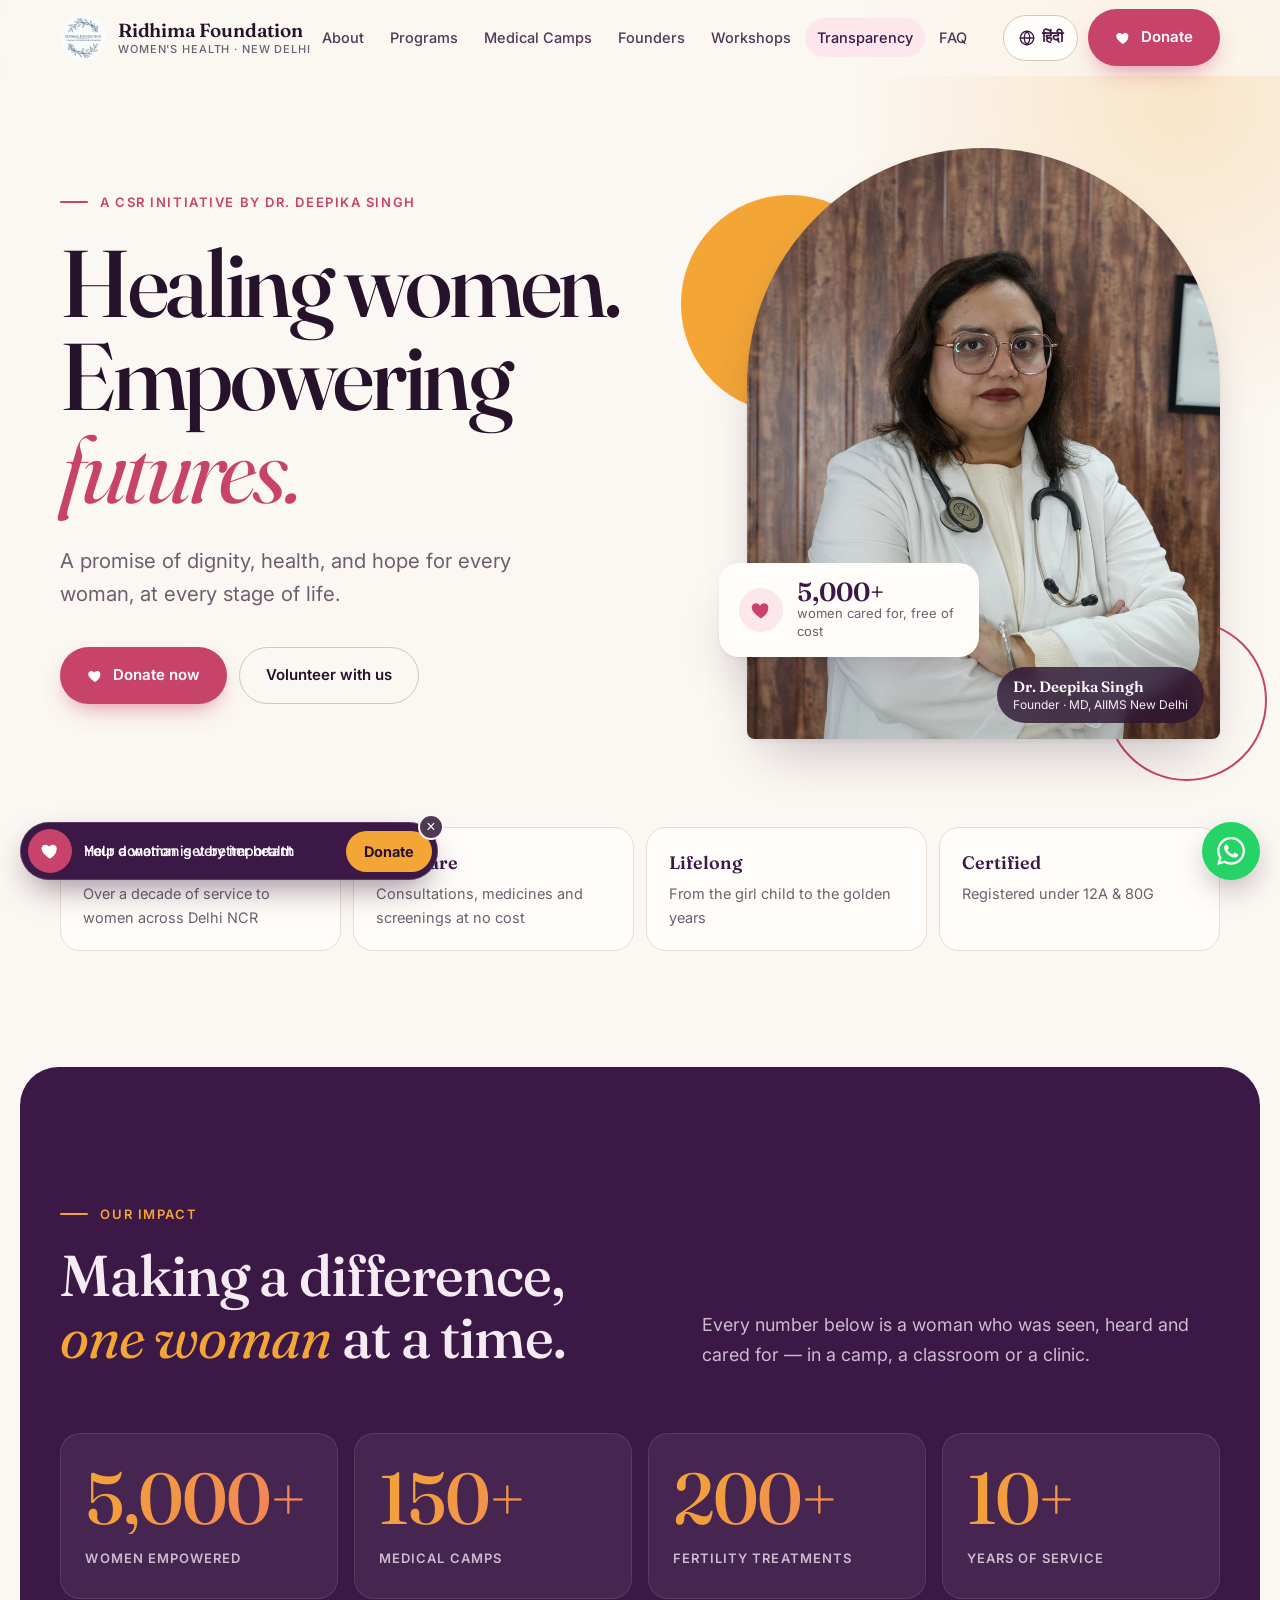
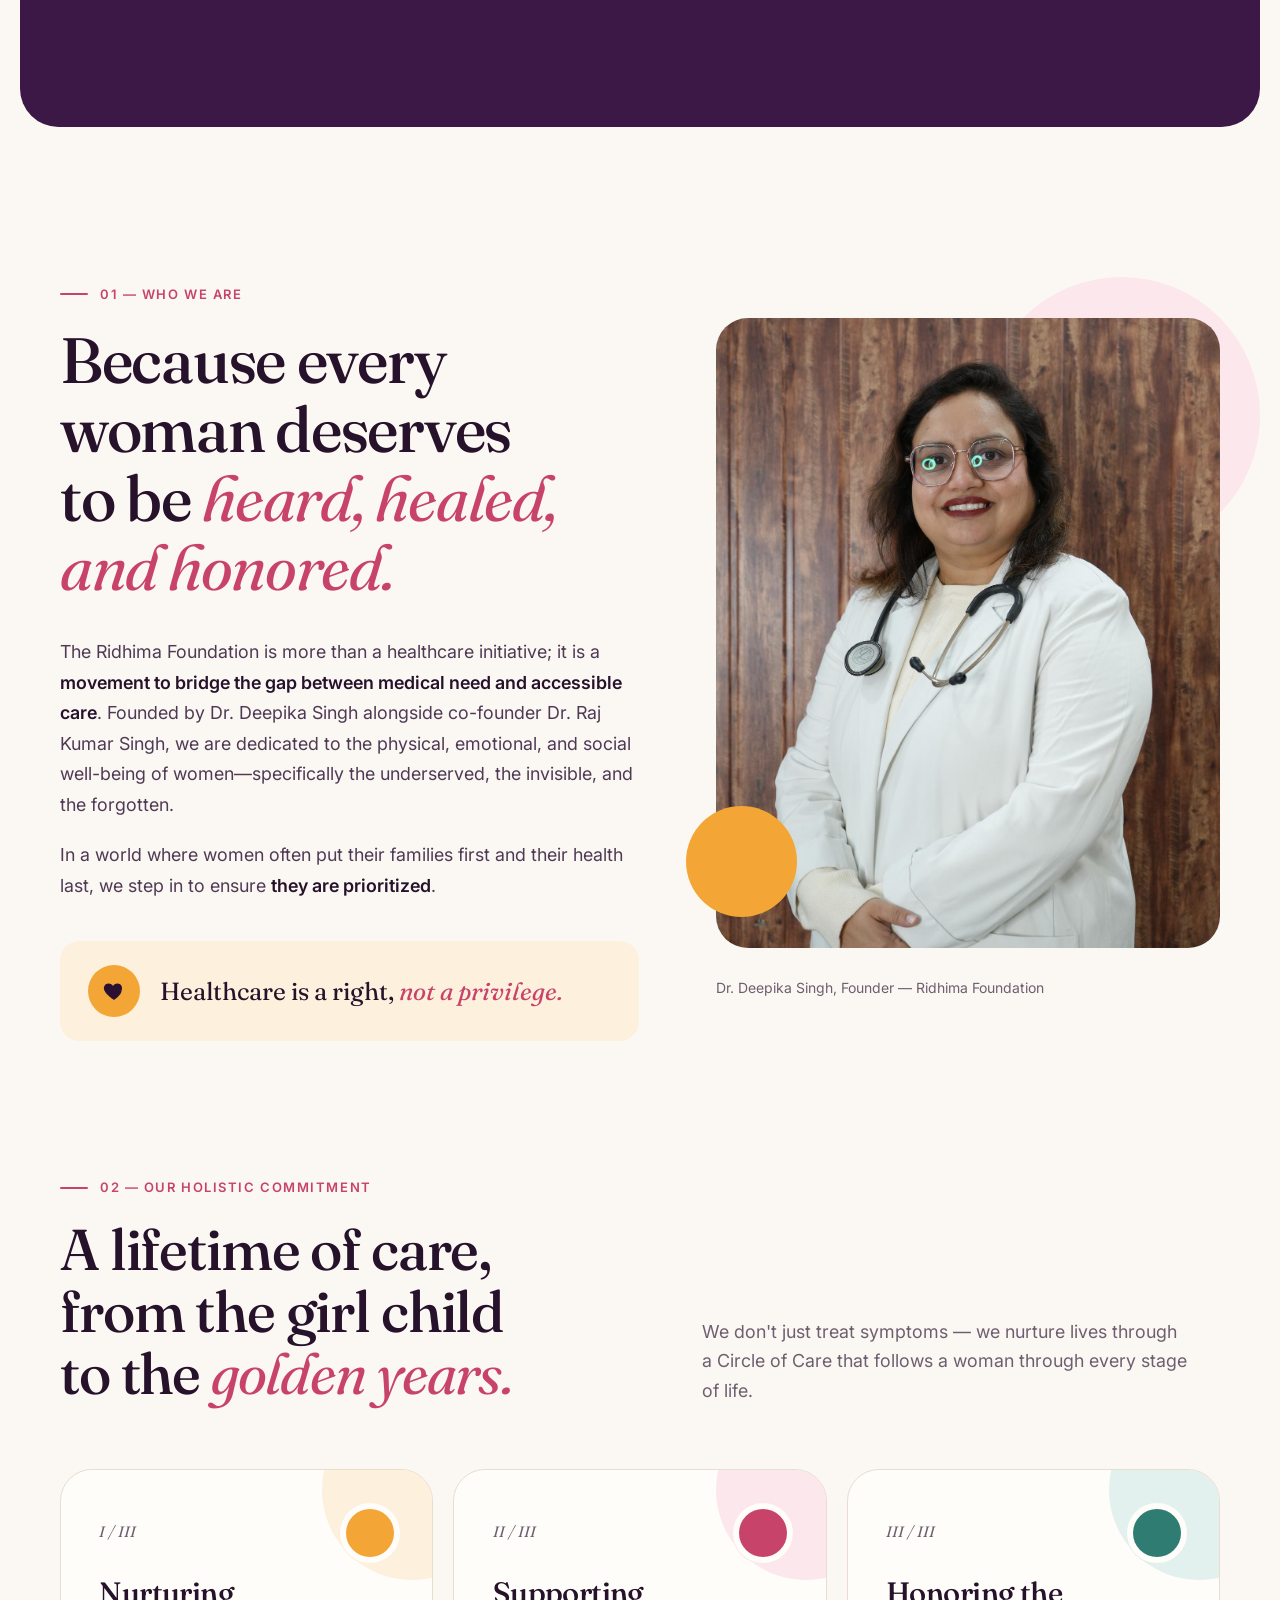
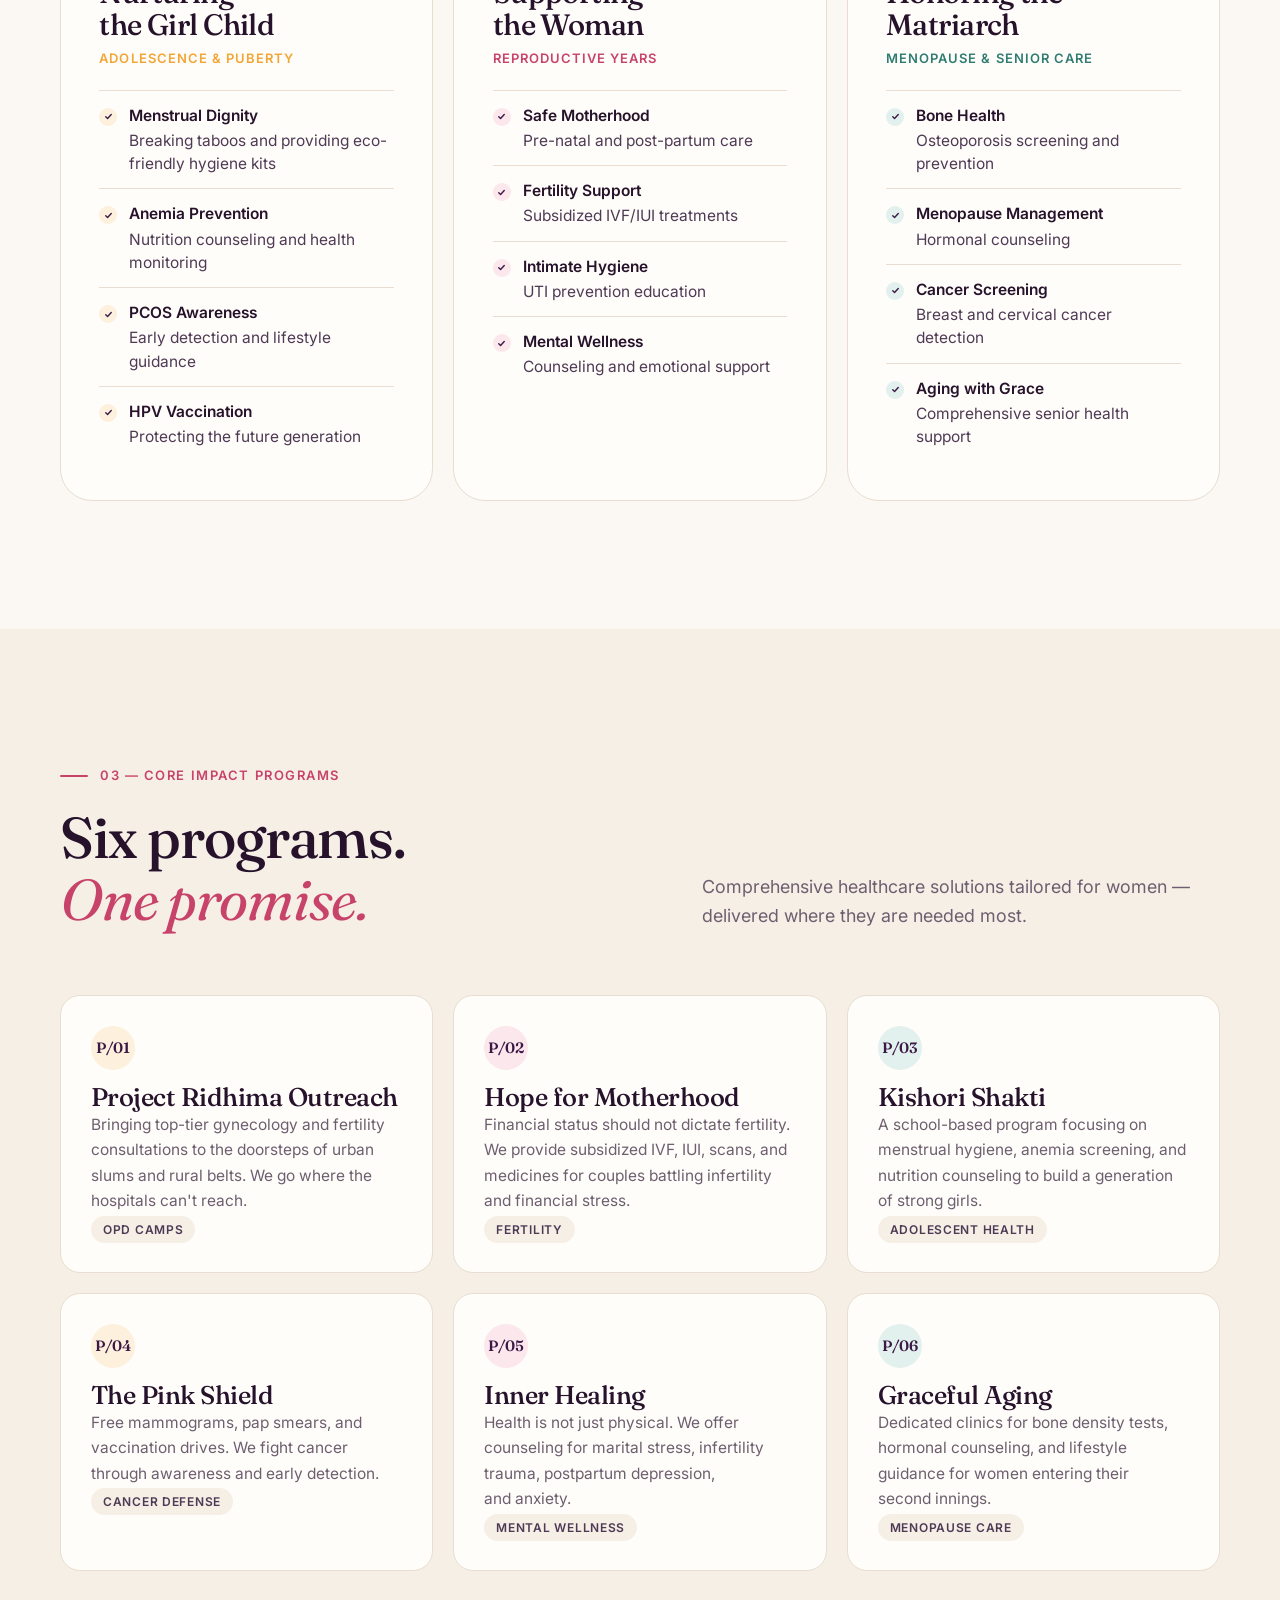
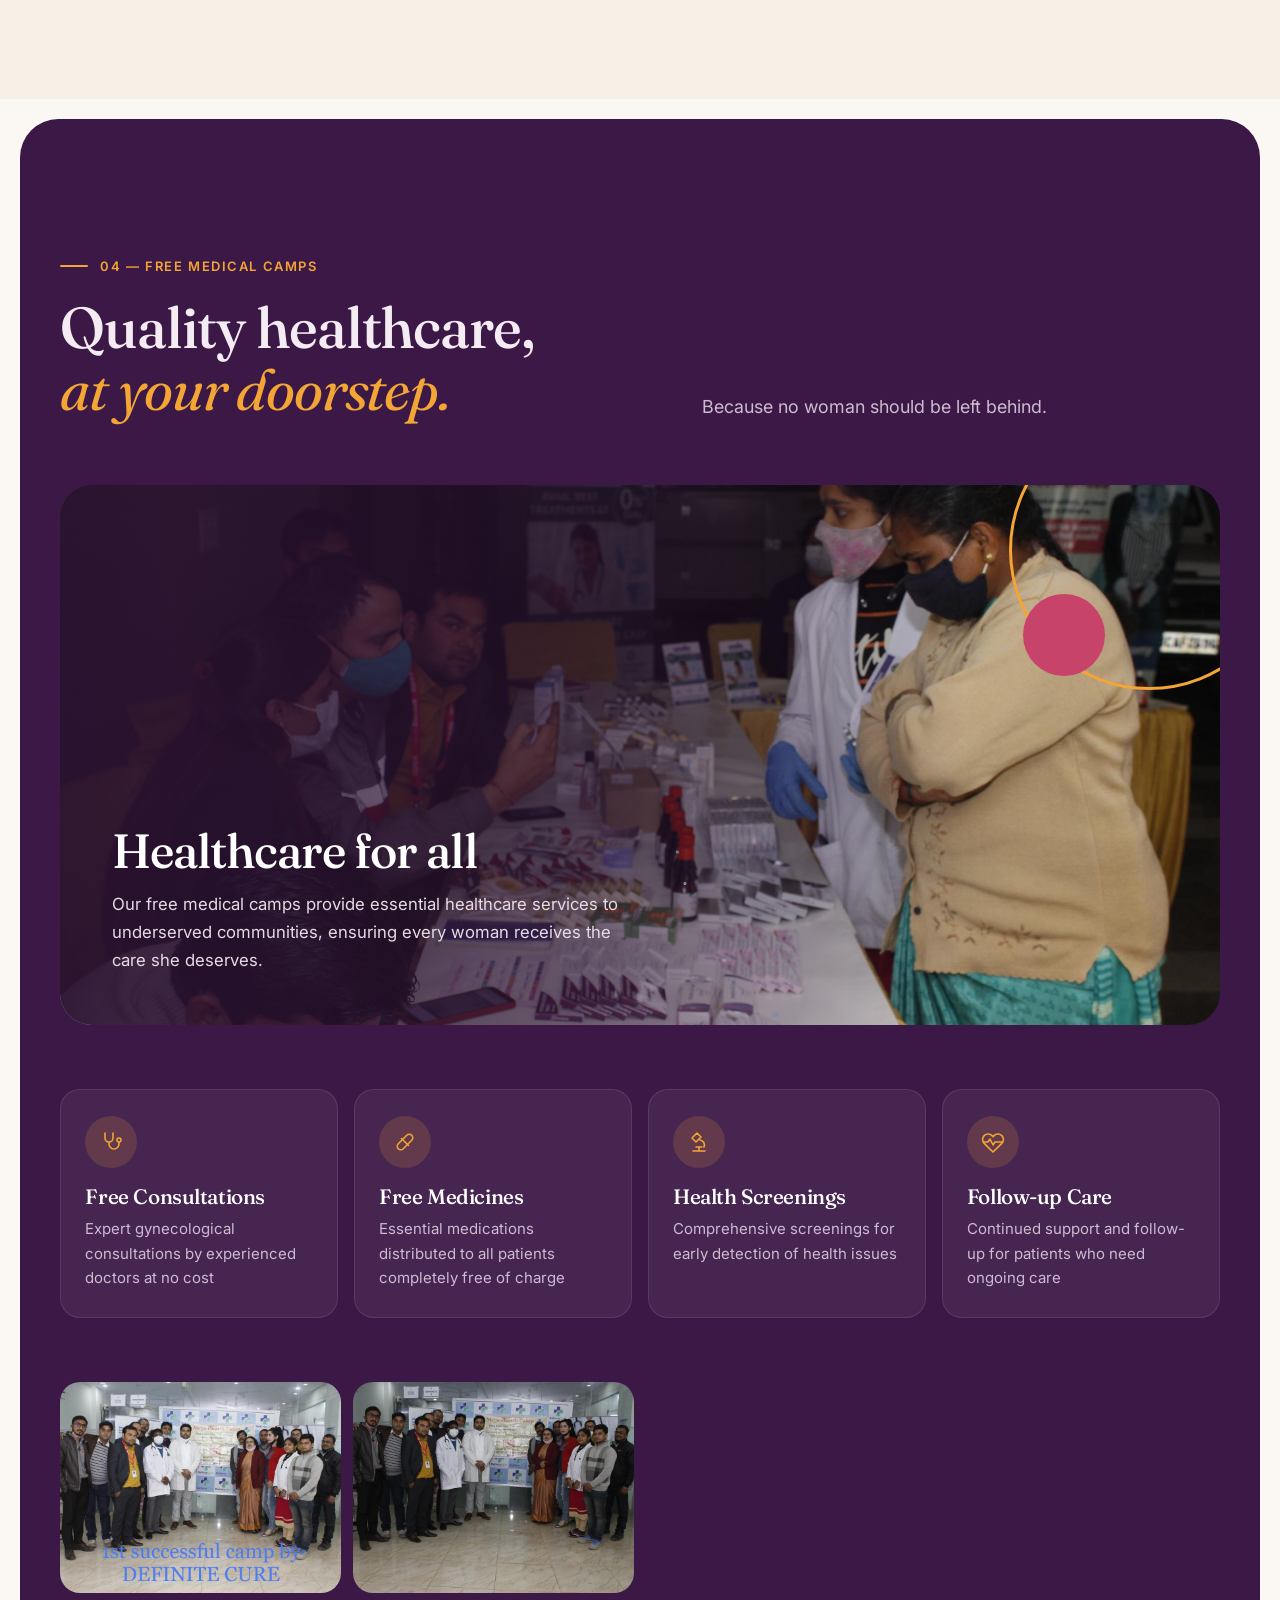
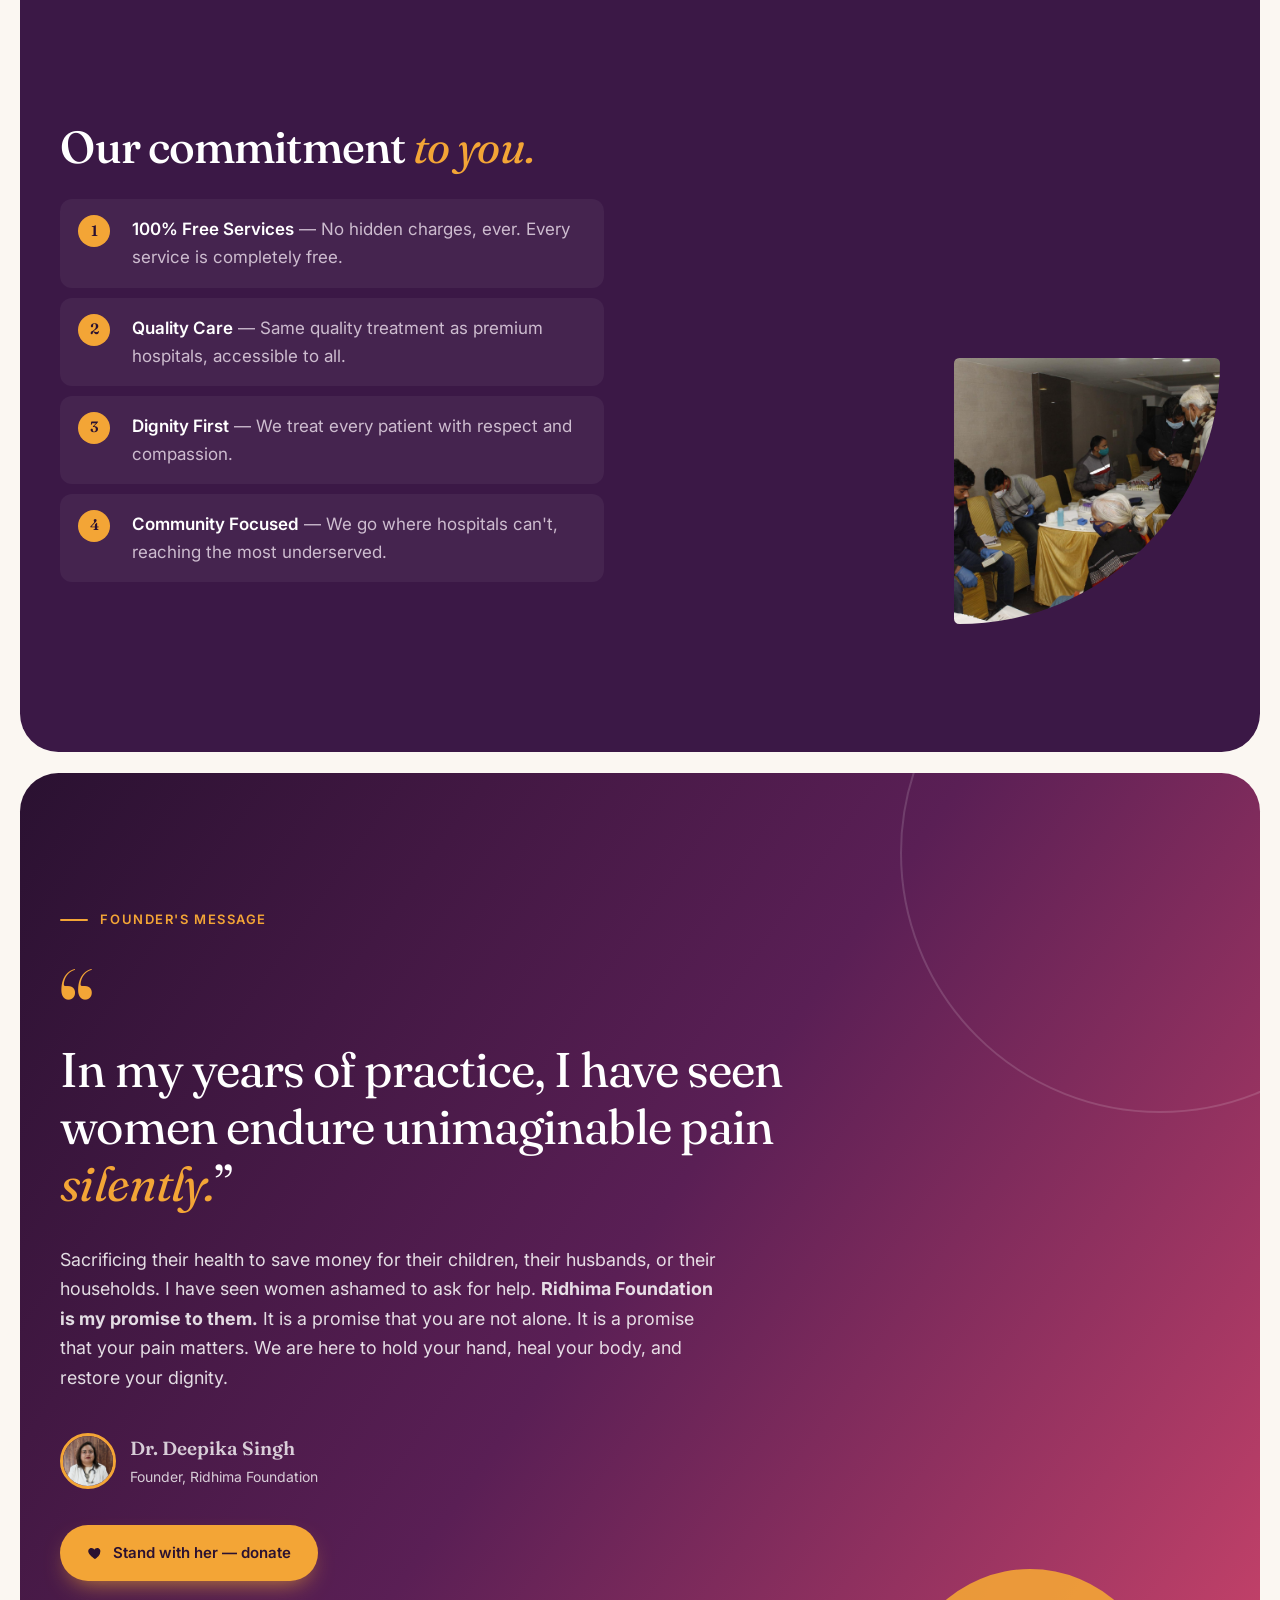
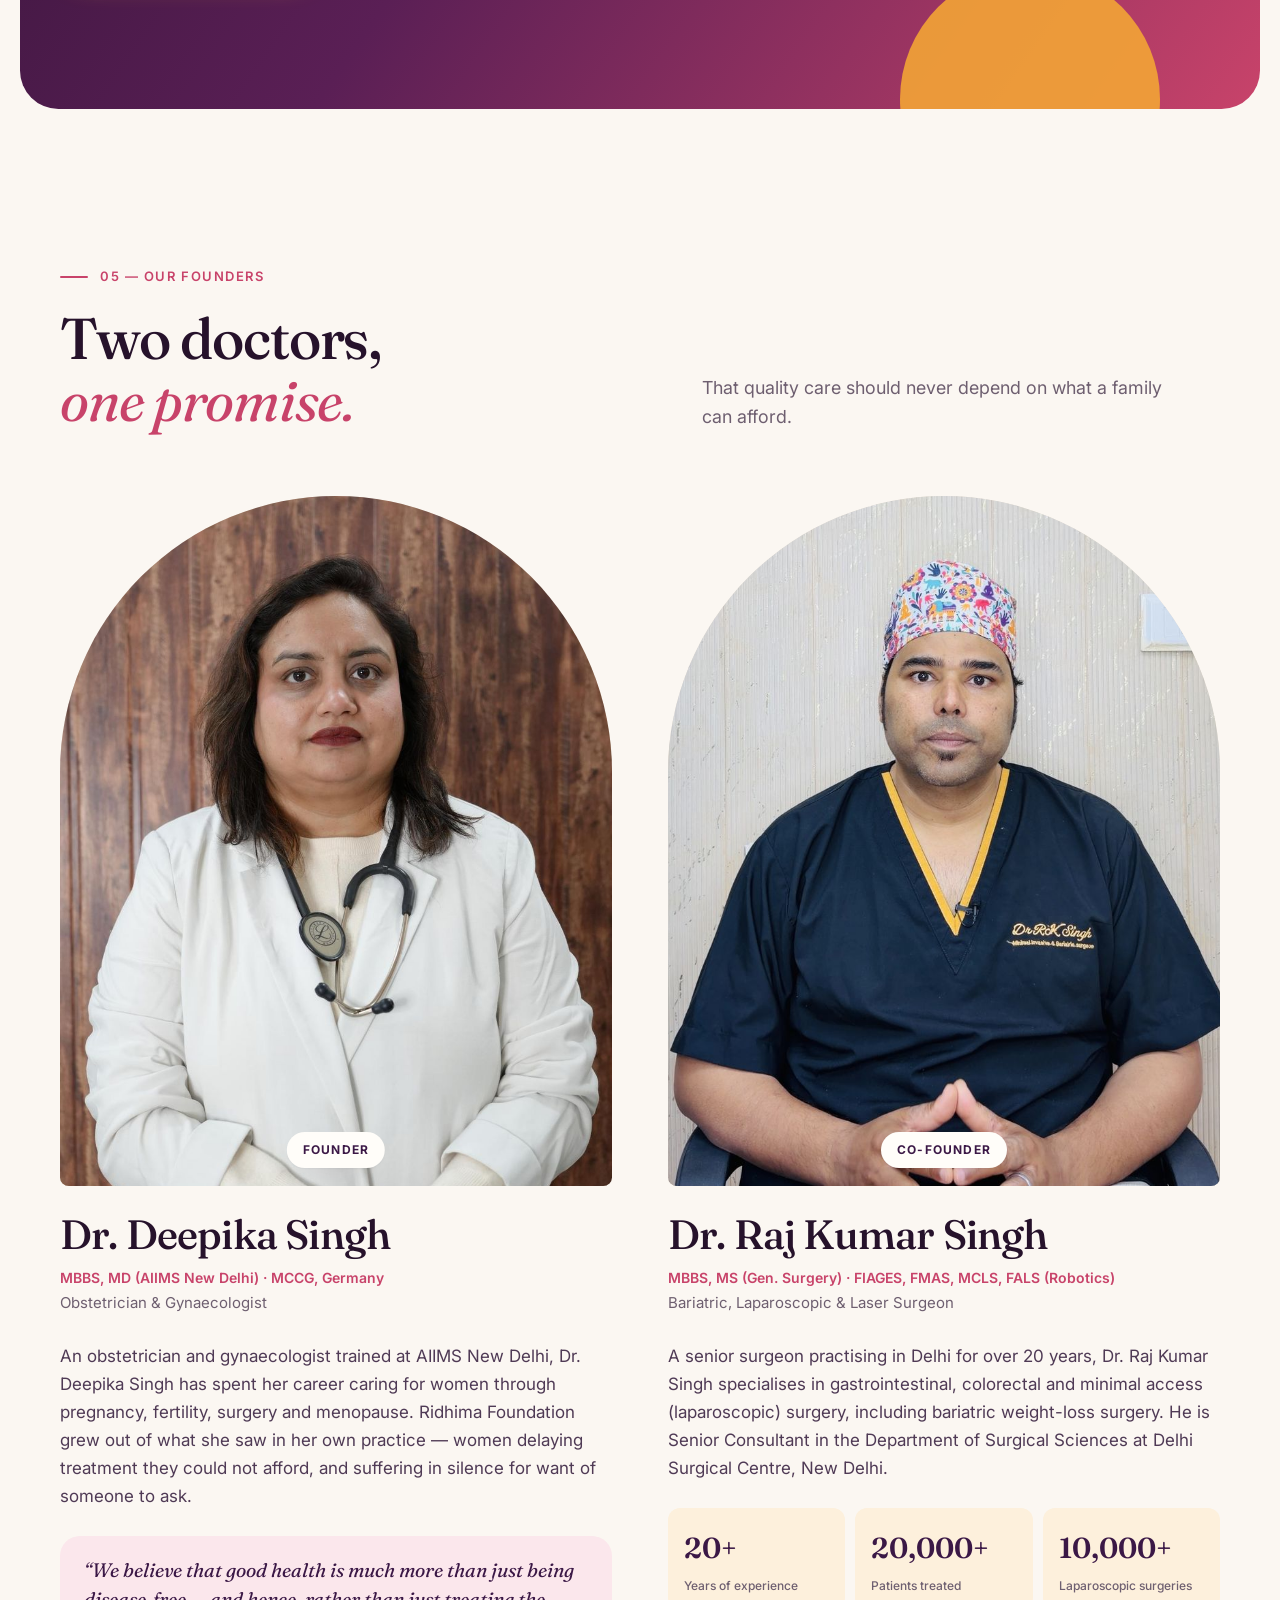
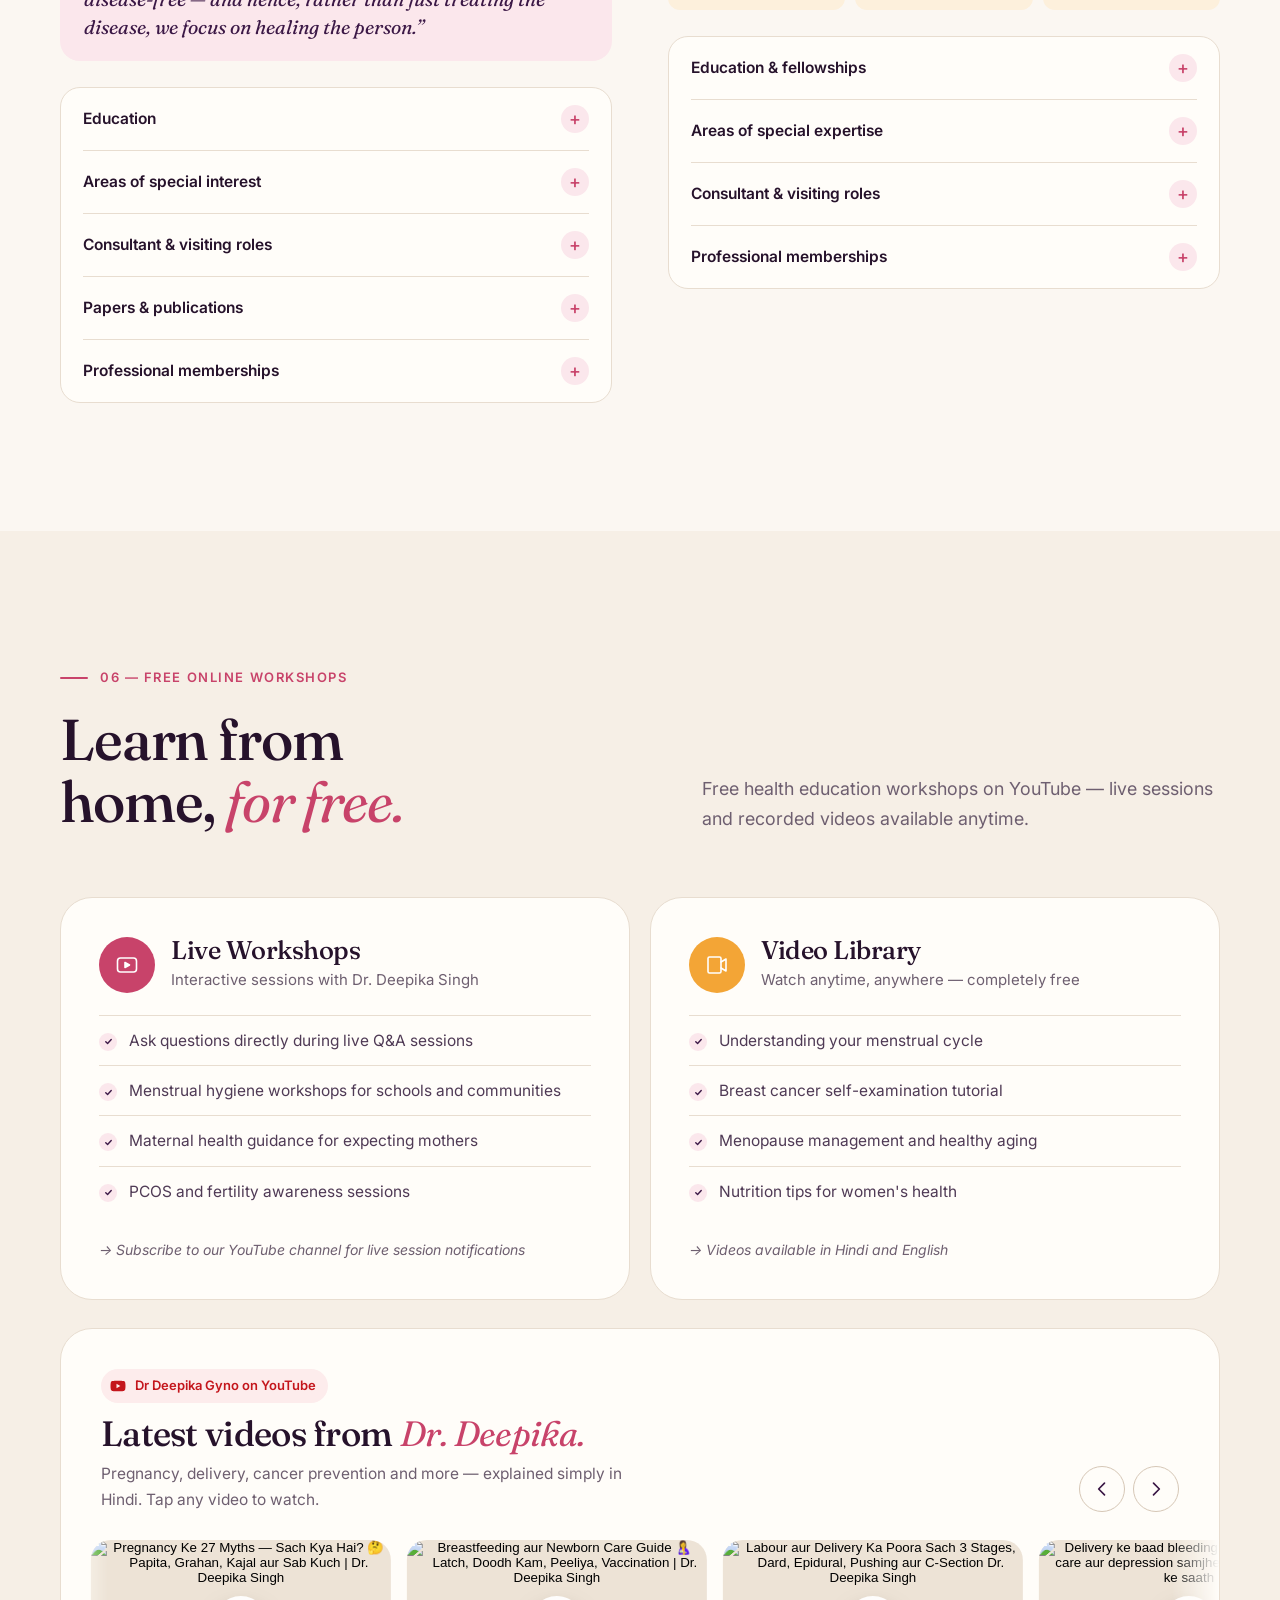
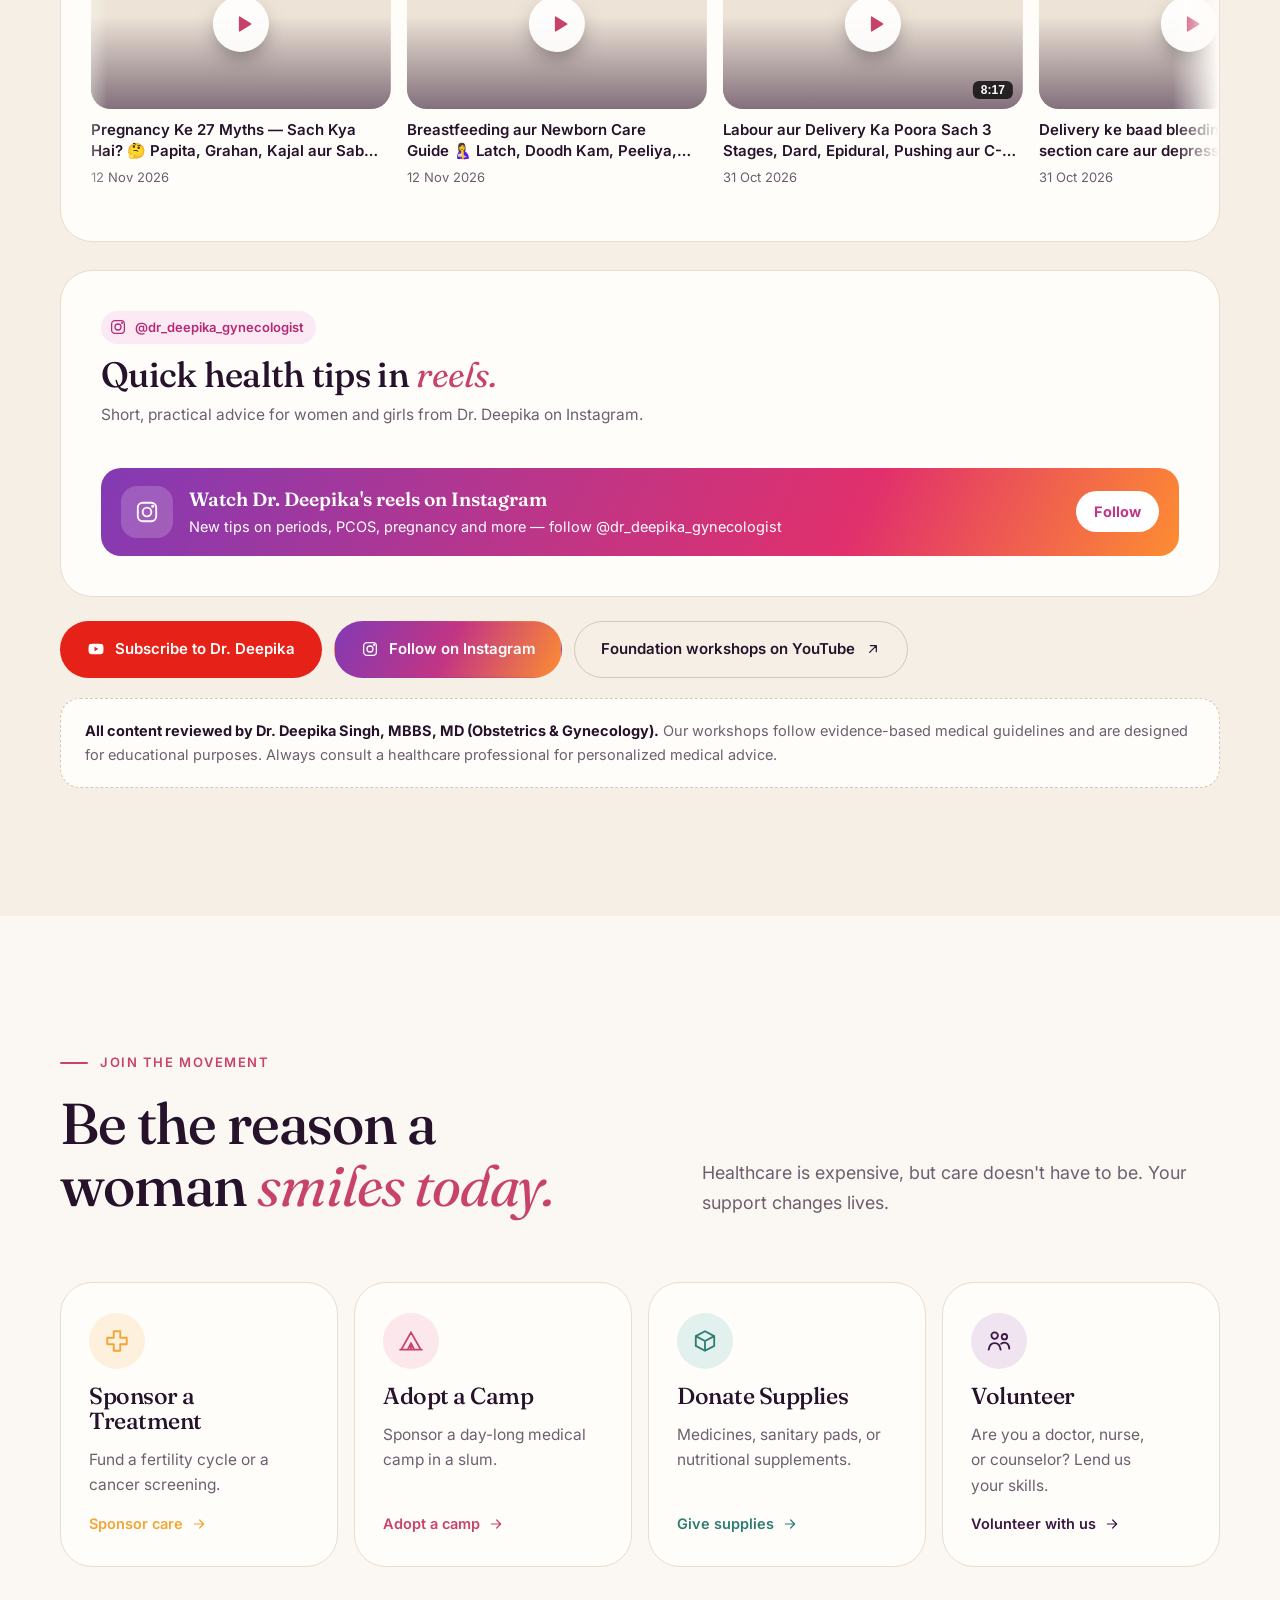
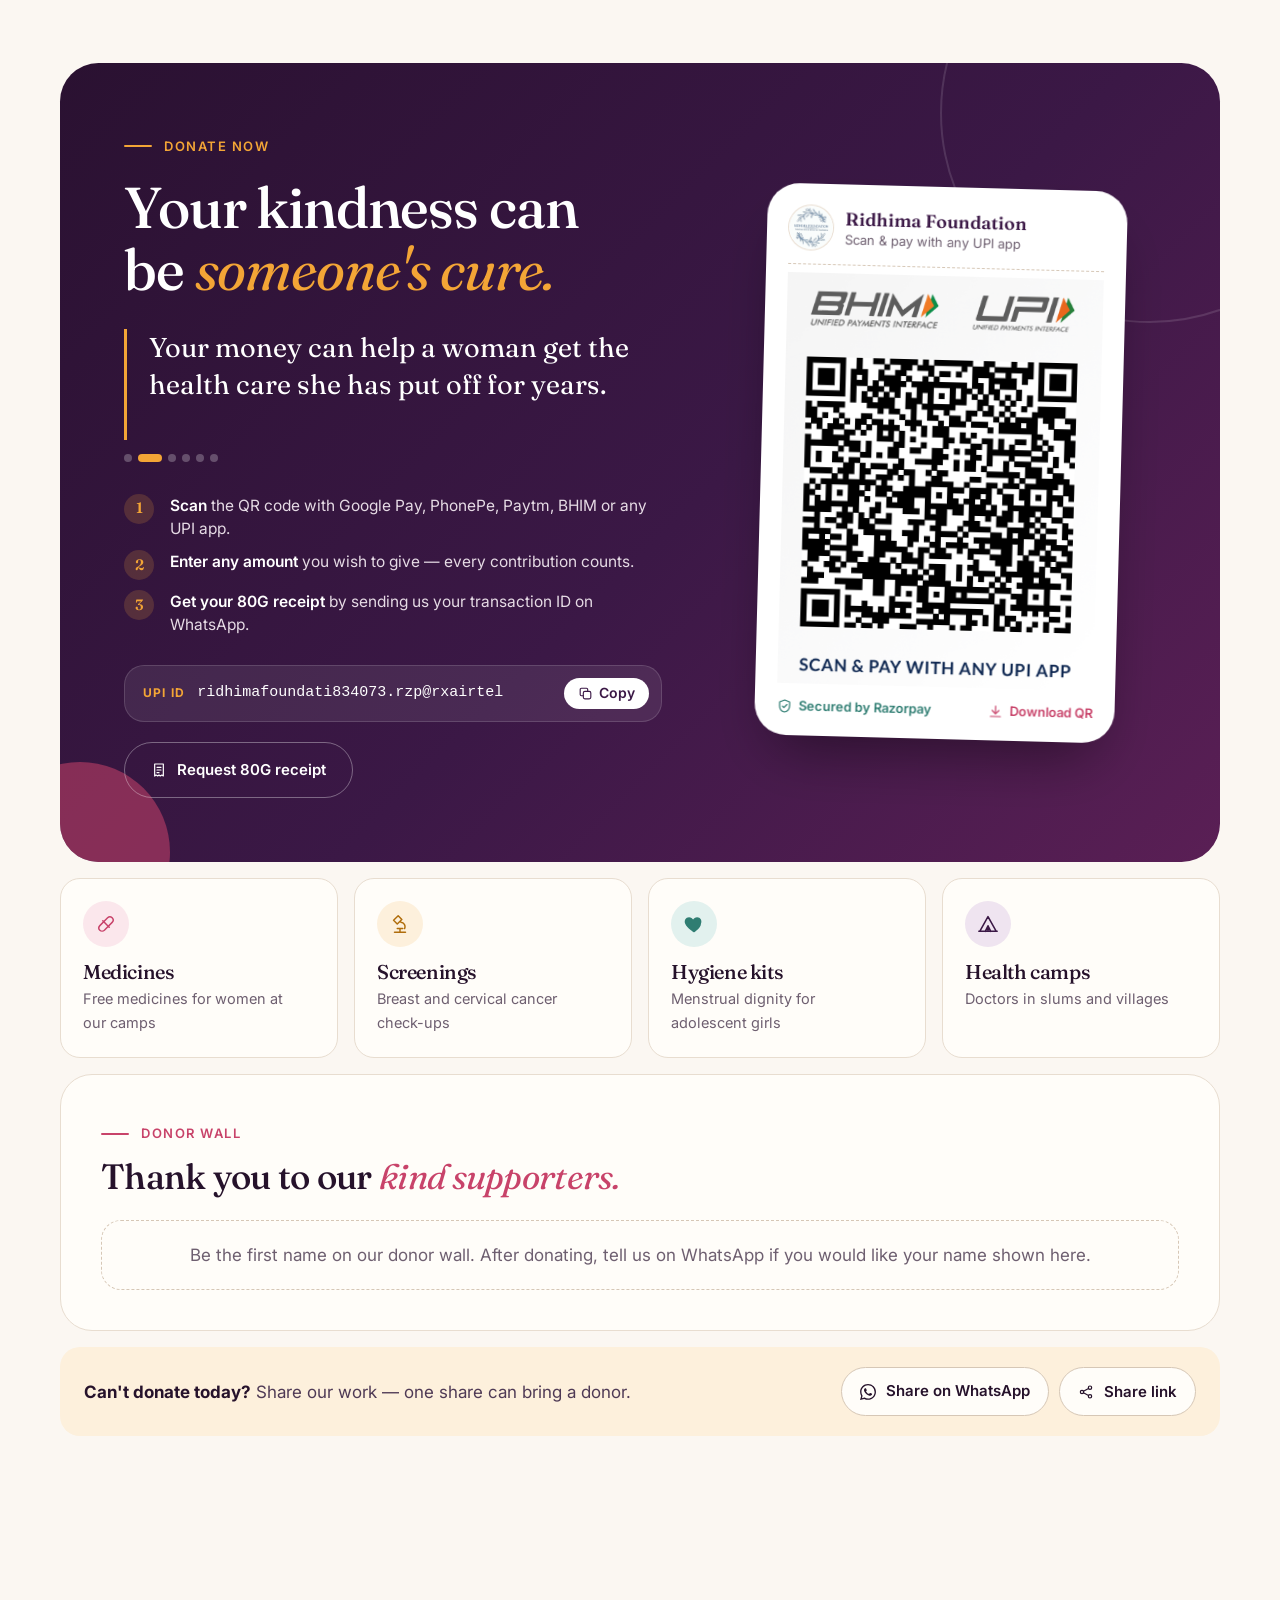
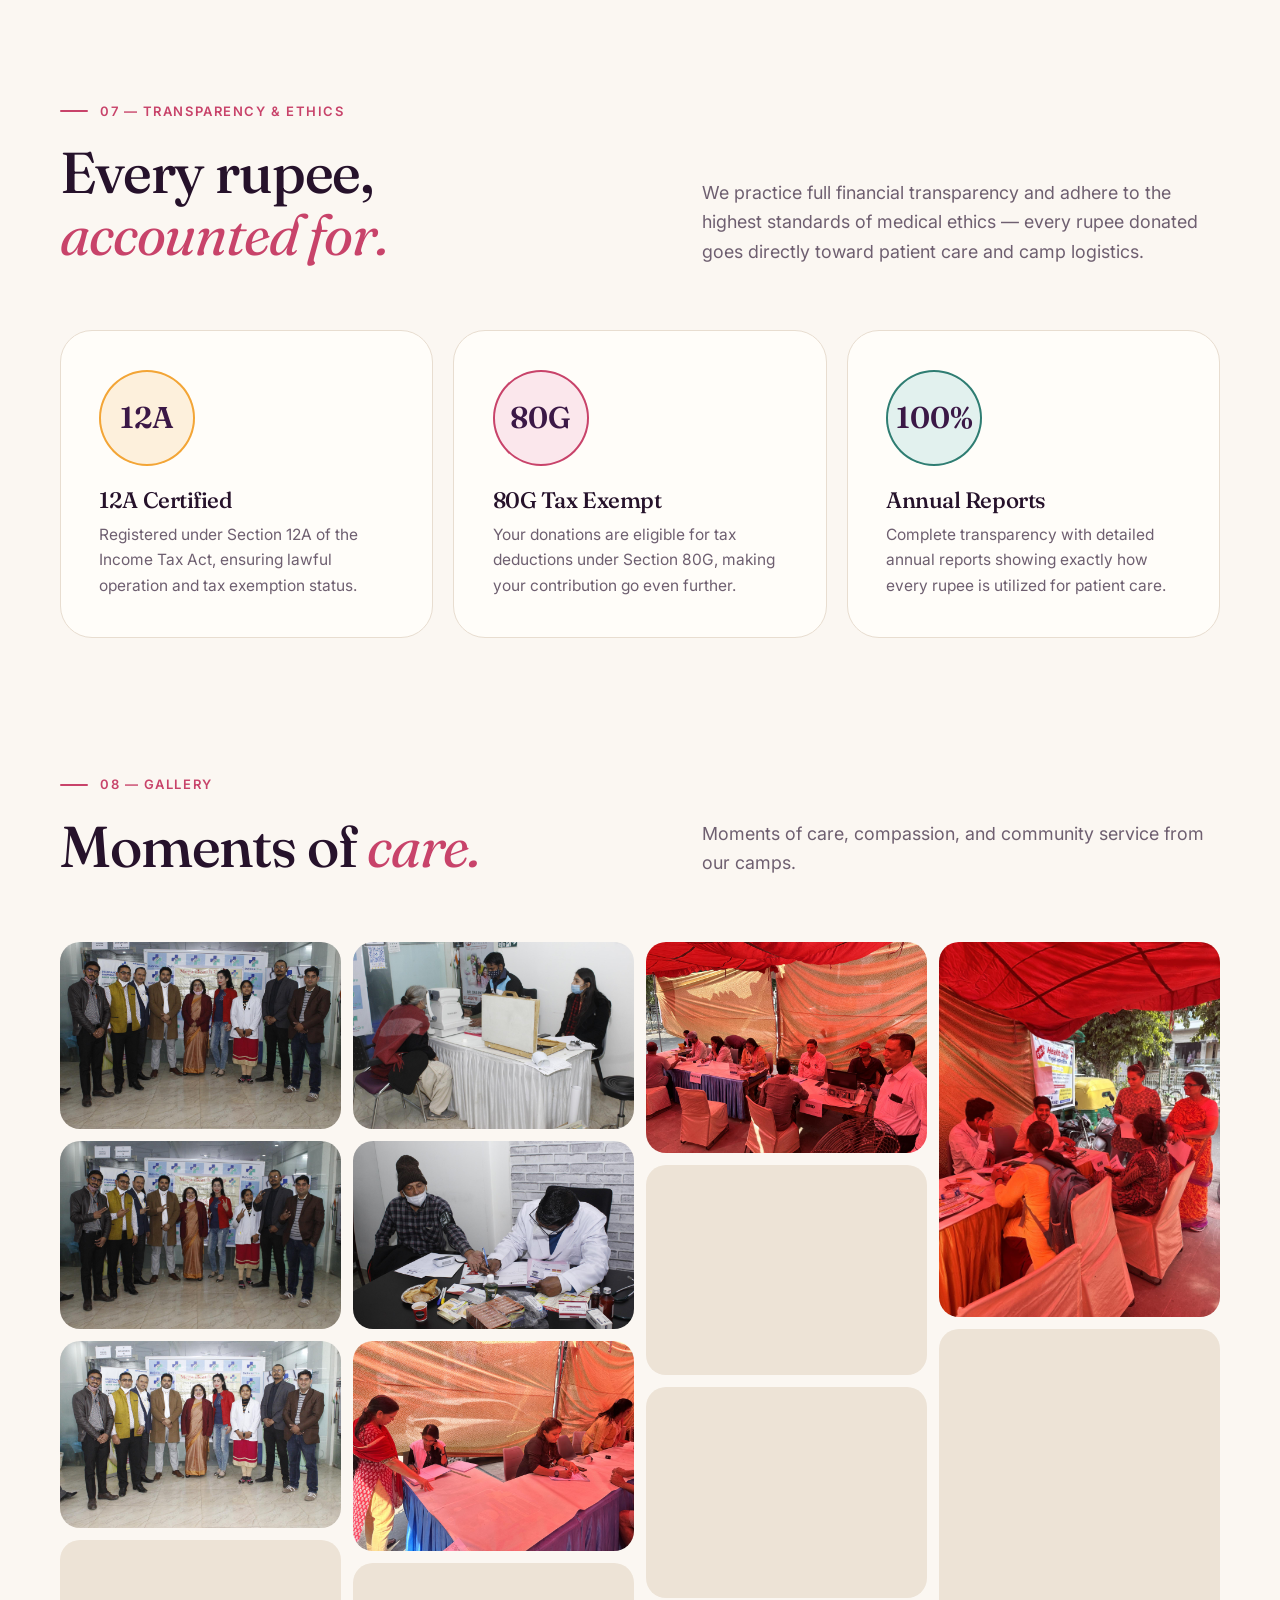
==== commit 933a290c: "Update YouTube videos" ====
--- a/index.html
+++ b/index.html
@@ -216,7 +216,10 @@
                     "embedUrl": "https://www.youtube-nocookie.com/embed/kzfrbKlW6js",
                     "inLanguage": "hi-IN",
                     "author": {
-                        "@id": "https://ridhimafoundation.org/#deepika-singh"
+                        "@type": "Person",
+                        "@id": "https://ridhimafoundation.org/#deepika-singh",
+                        "name": "Dr. Deepika Singh",
+                        "url": "https://ridhimafoundation.org/#founders"
                     }
                 }
             },
@@ -233,7 +236,10 @@
                     "embedUrl": "https://www.youtube-nocookie.com/embed/txSlp6CRX9c",
                     "inLanguage": "hi-IN",
                     "author": {
-                        "@id": "https://ridhimafoundation.org/#deepika-singh"
+                        "@type": "Person",
+                        "@id": "https://ridhimafoundation.org/#deepika-singh",
+                        "name": "Dr. Deepika Singh",
+                        "url": "https://ridhimafoundation.org/#founders"
                     }
                 }
             },
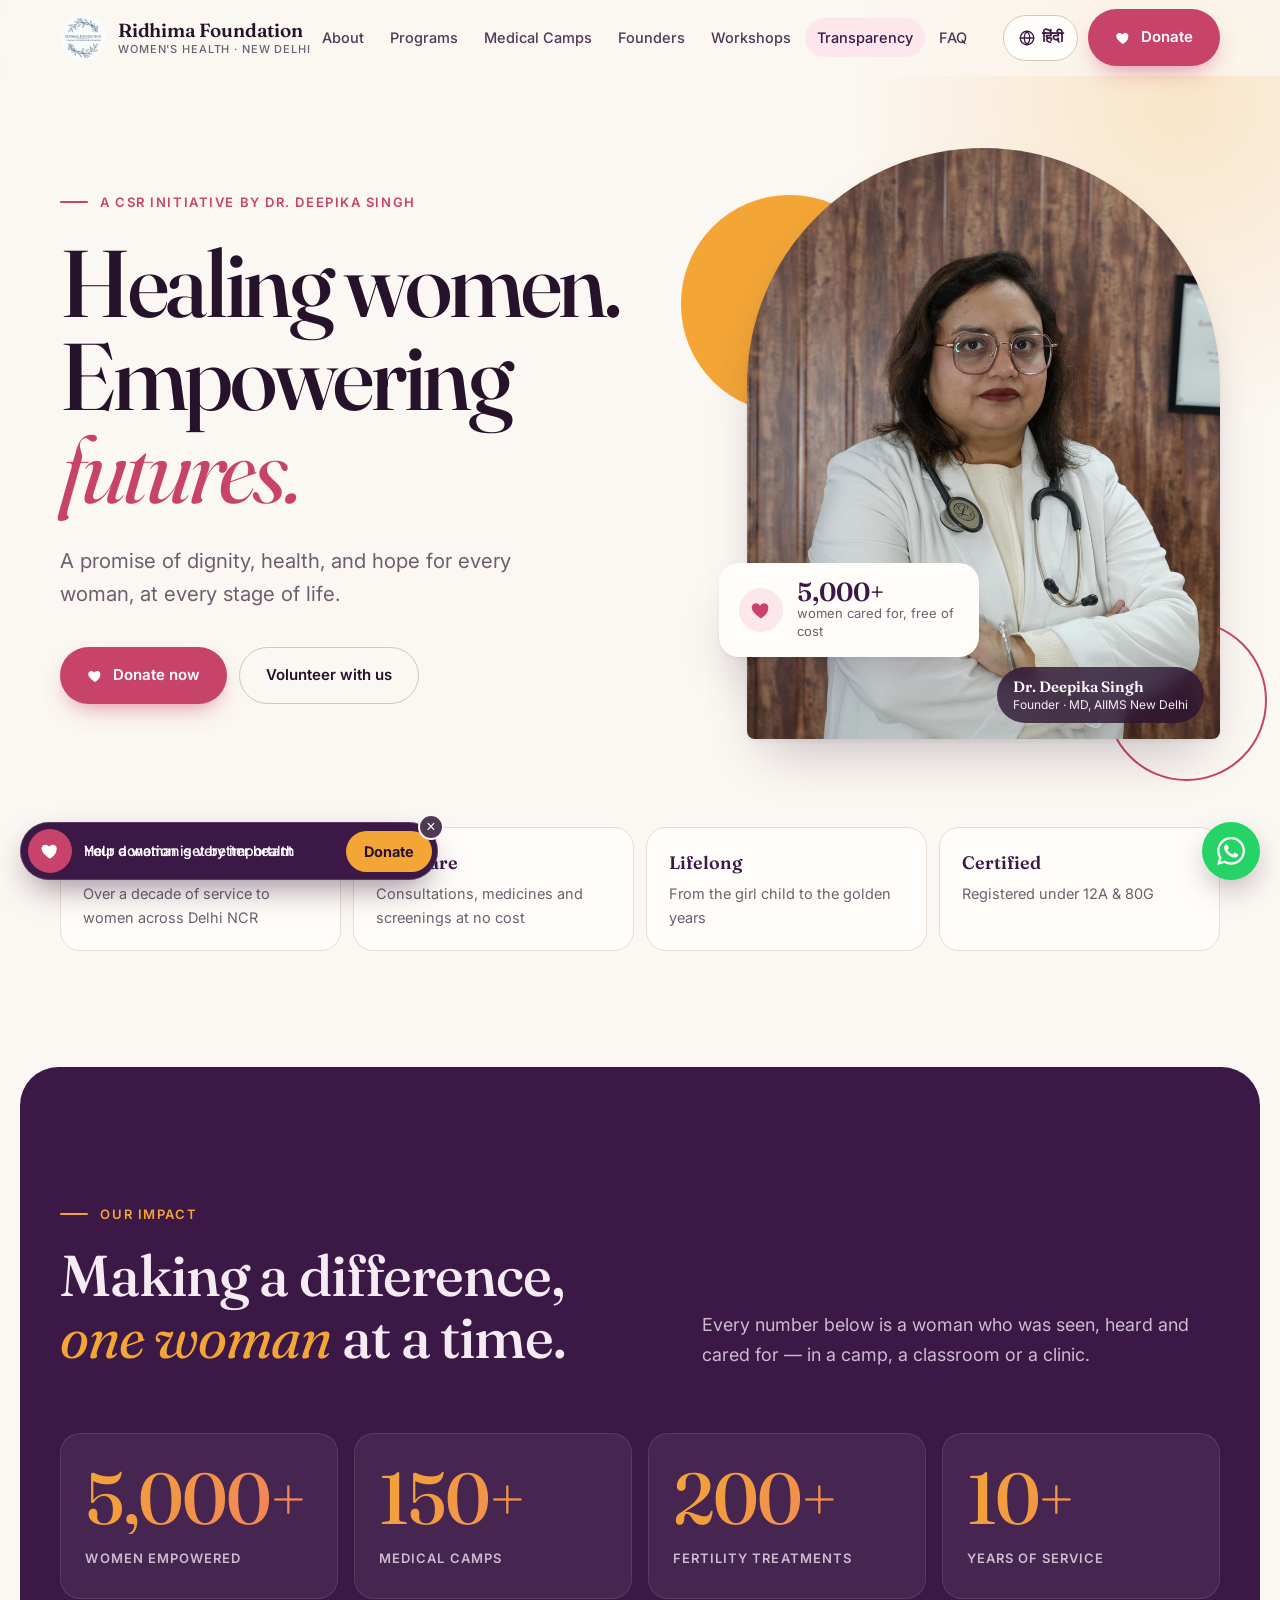
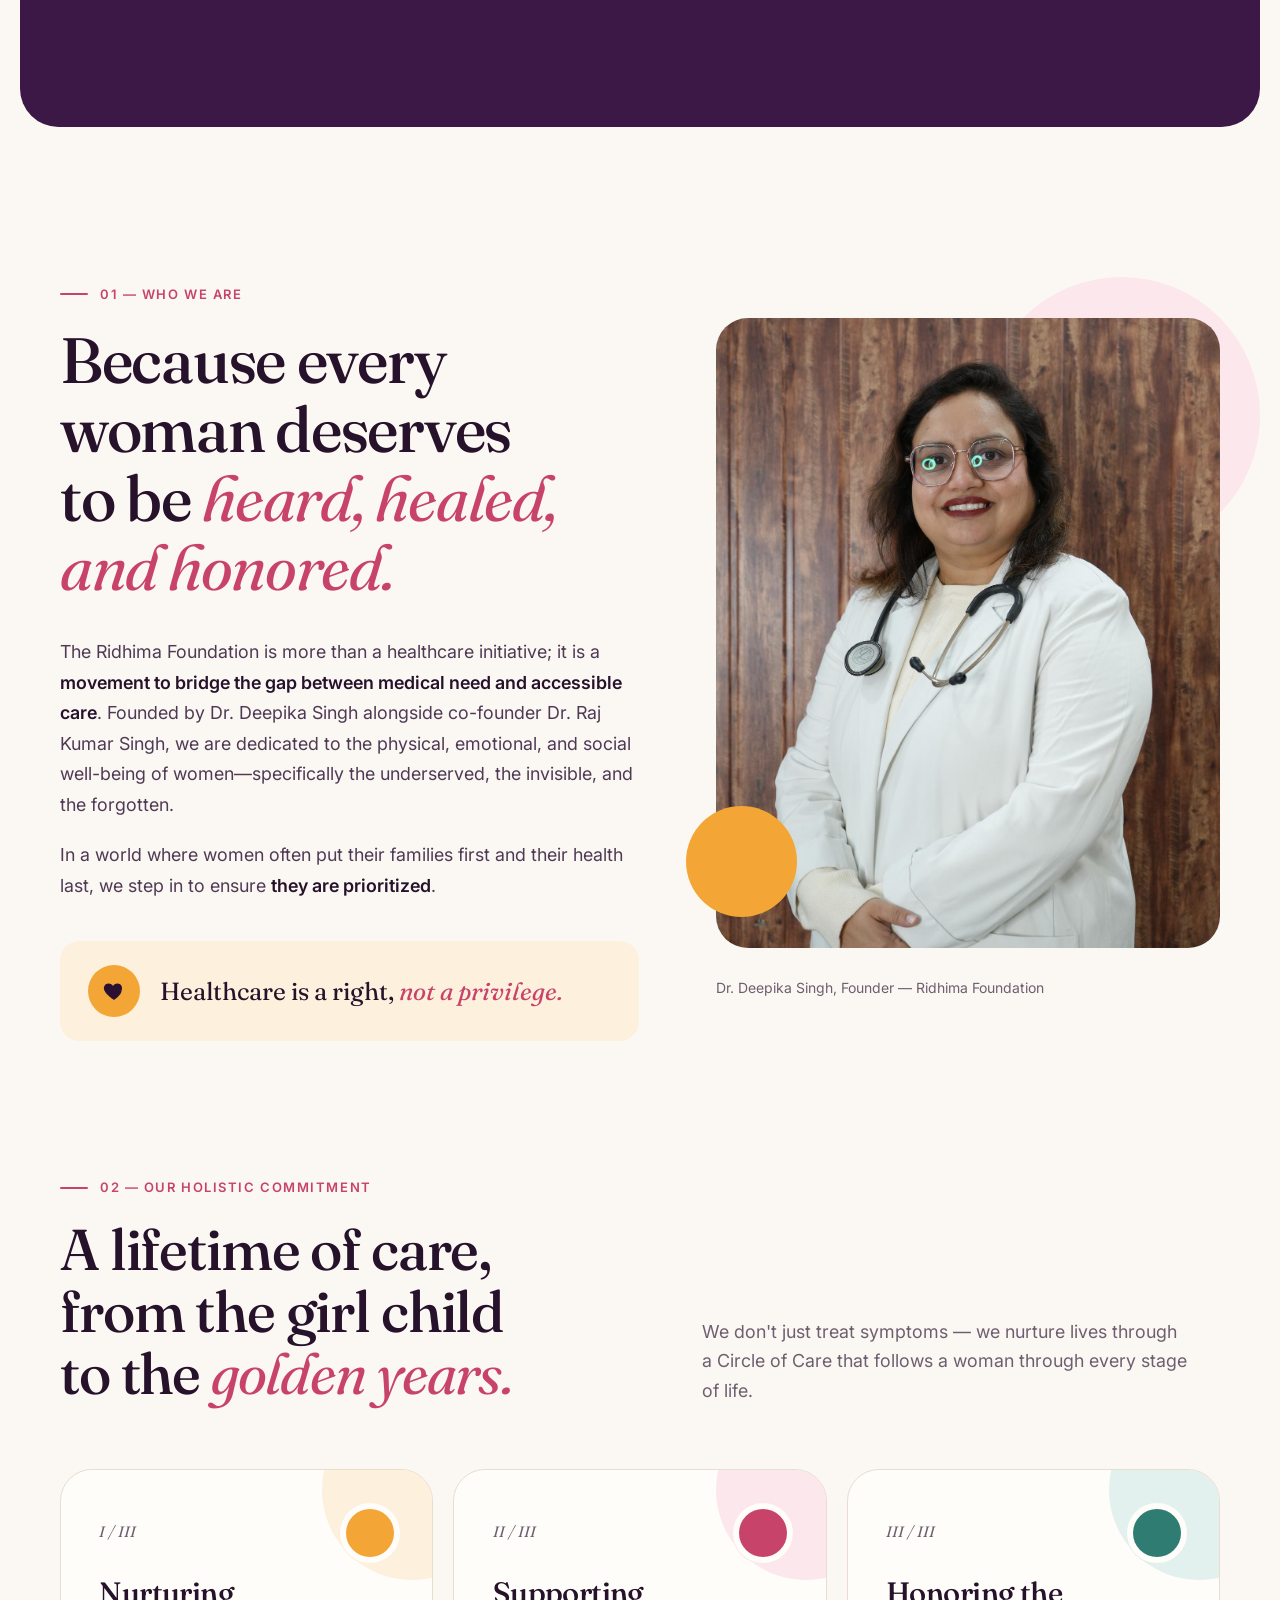
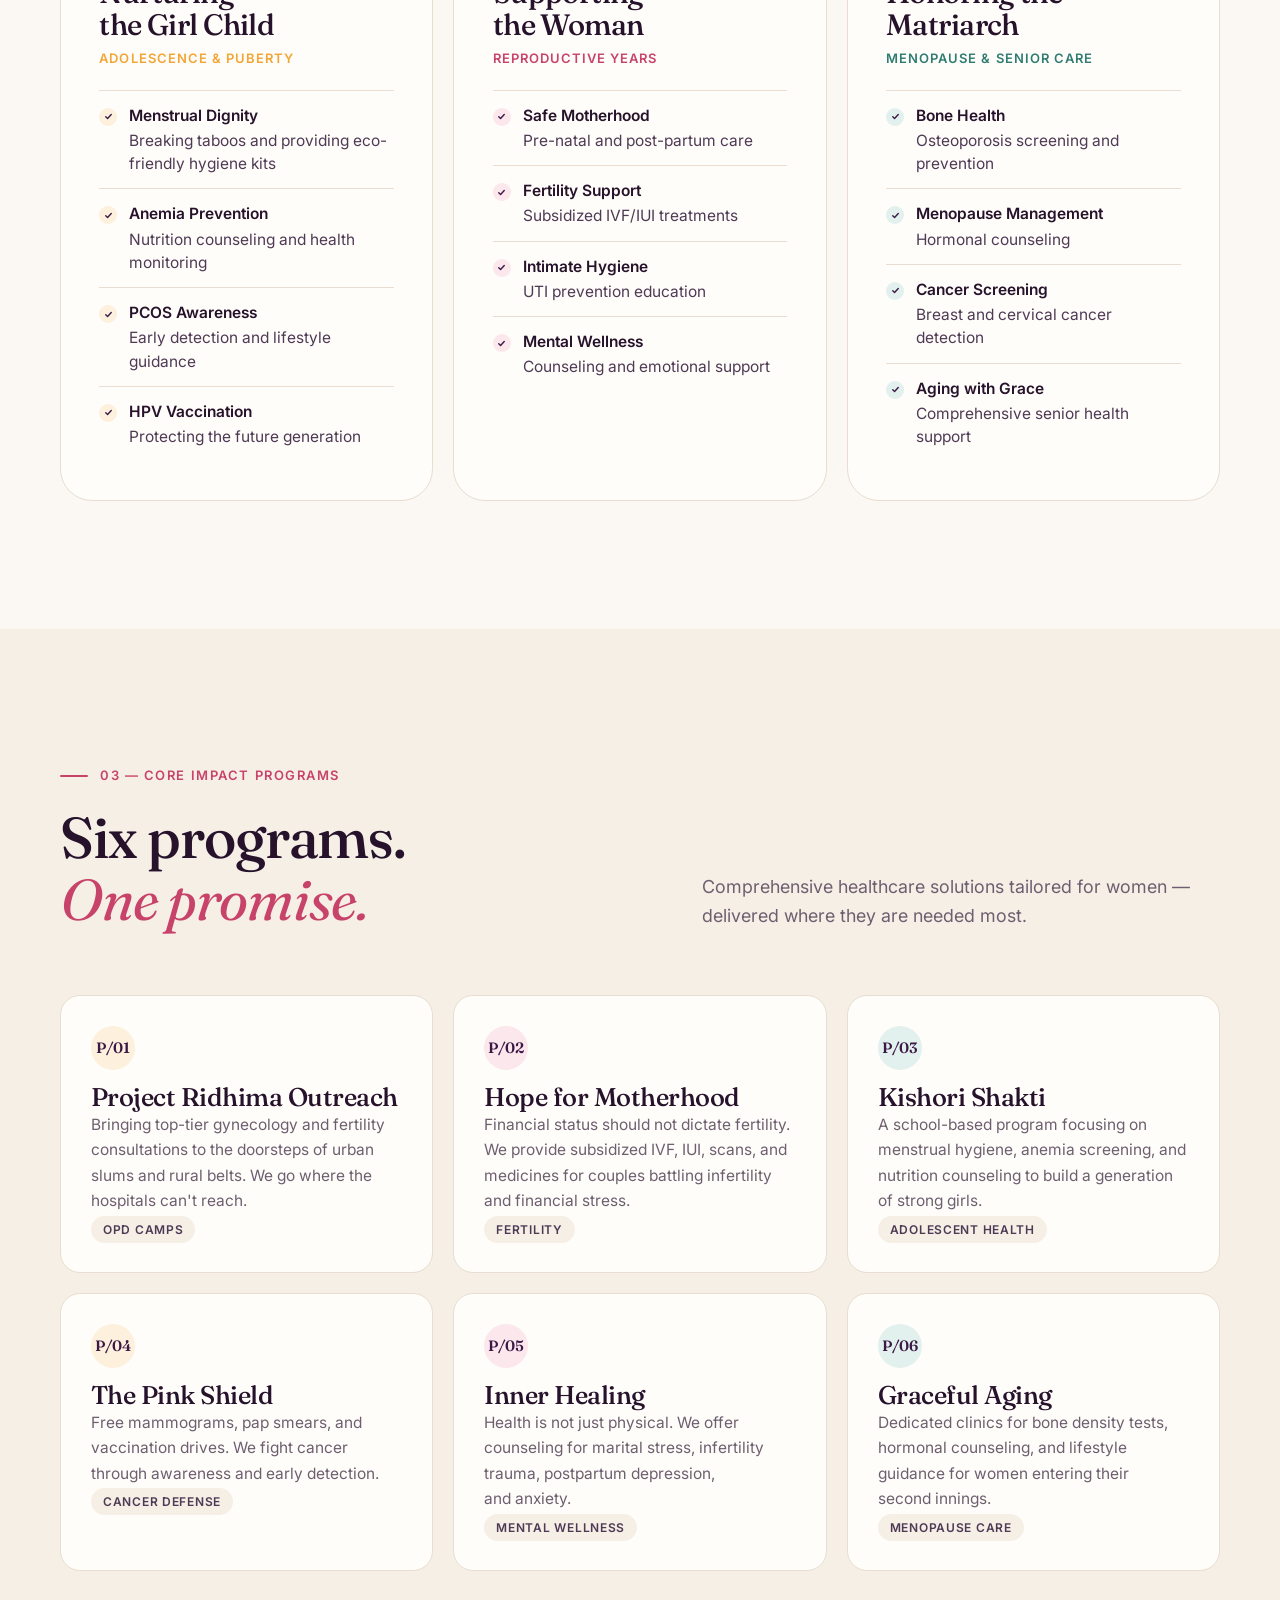
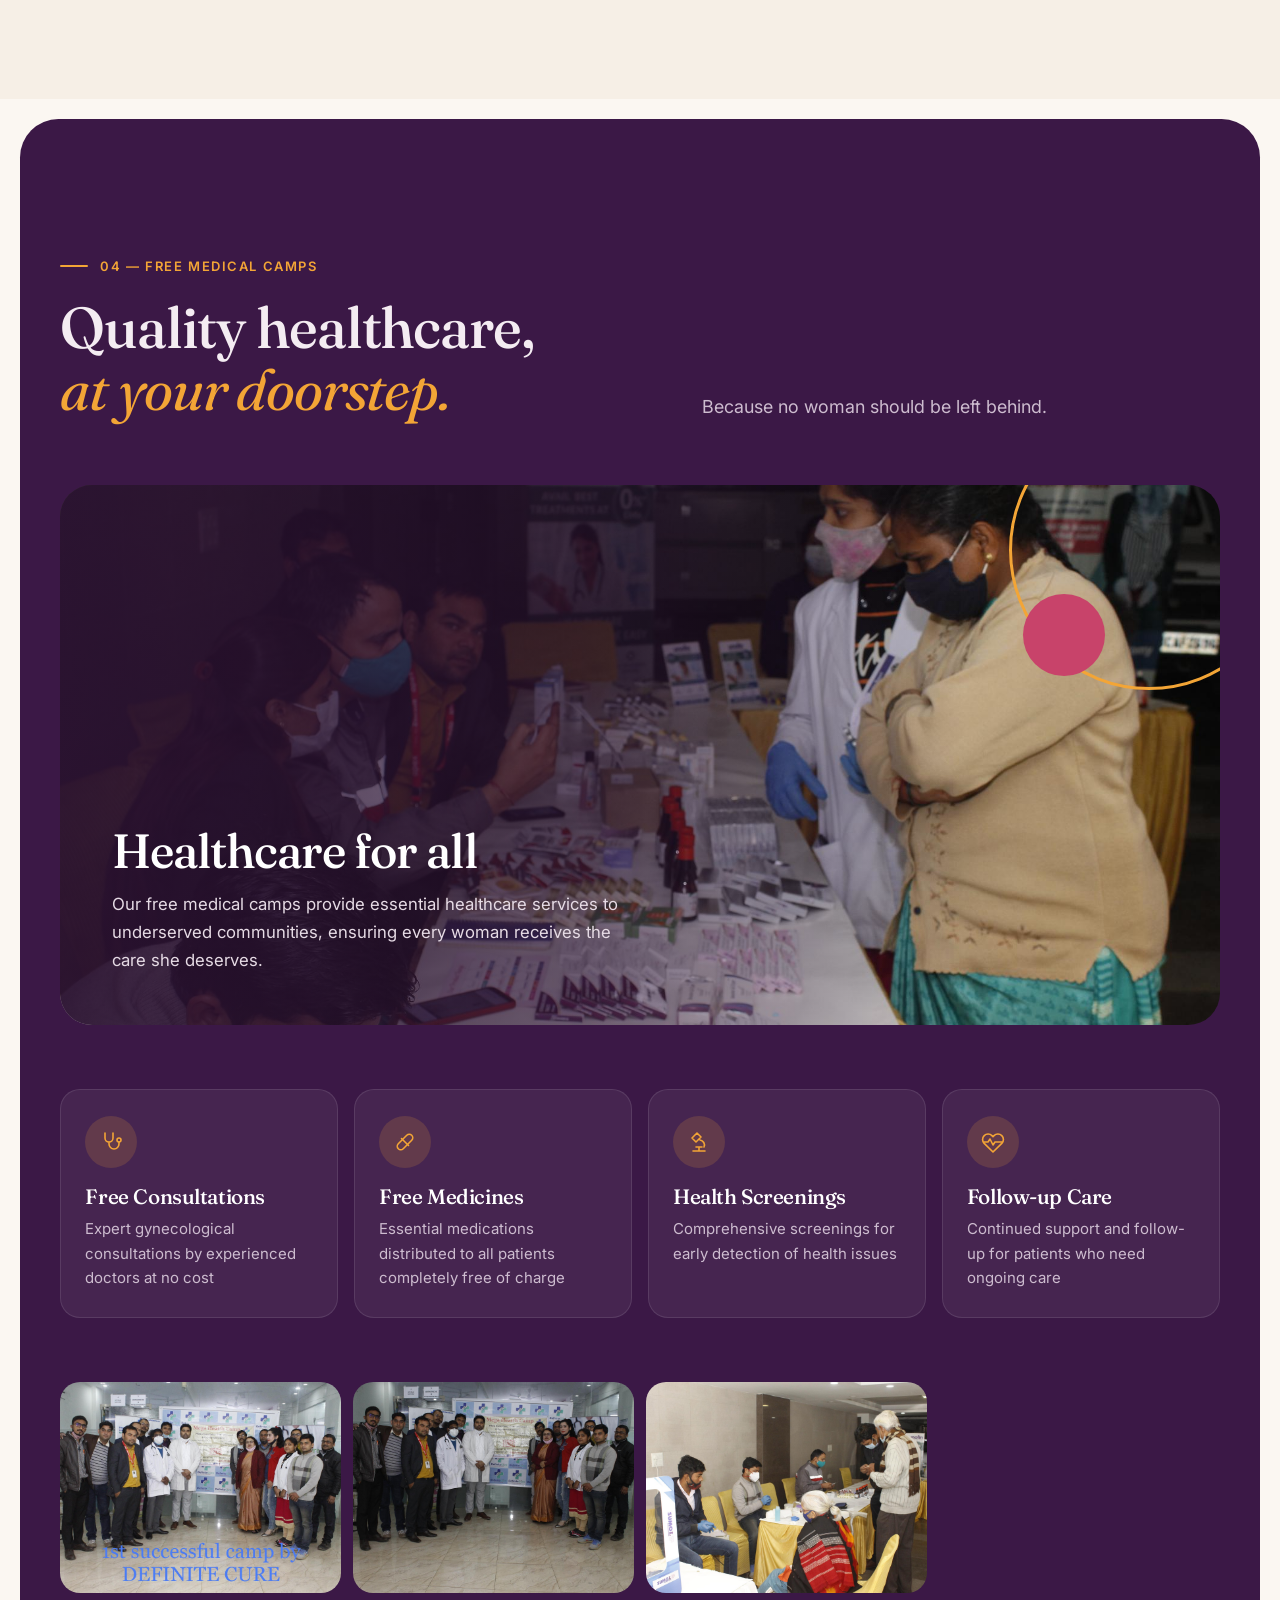
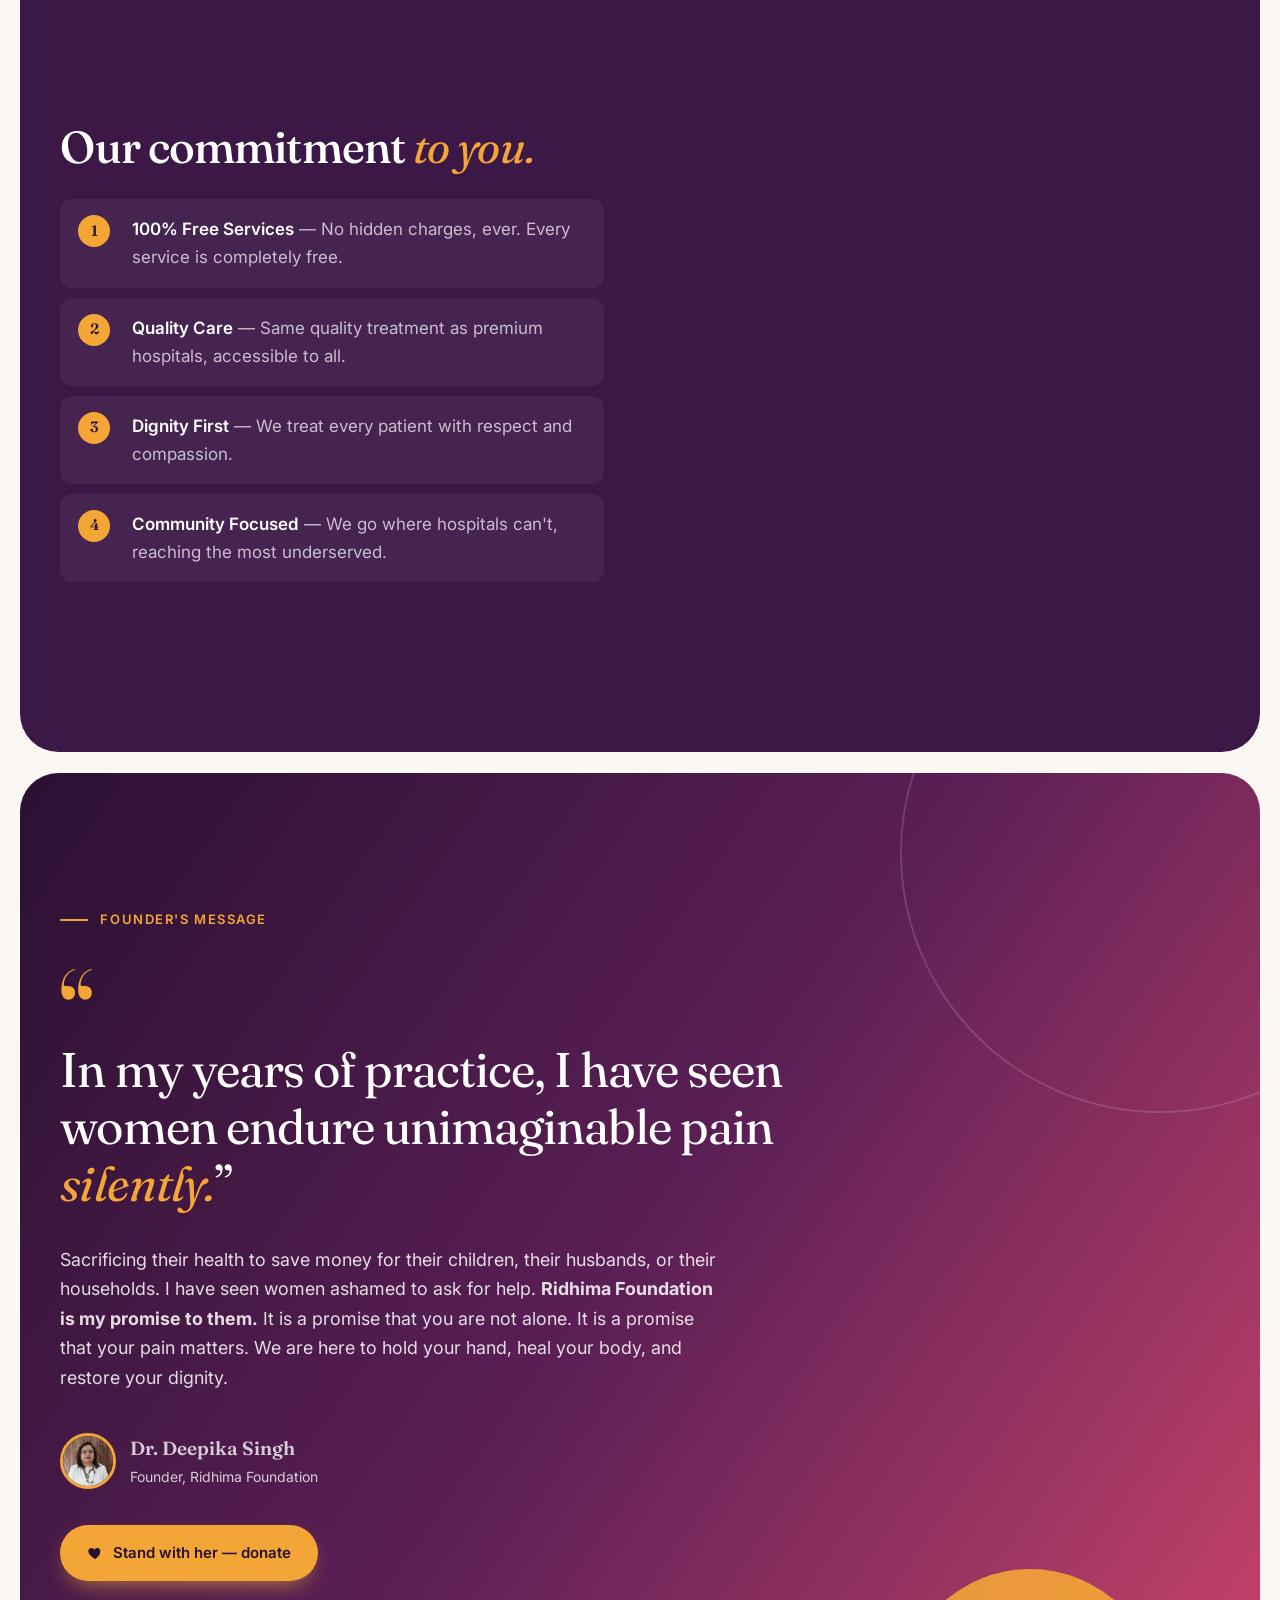
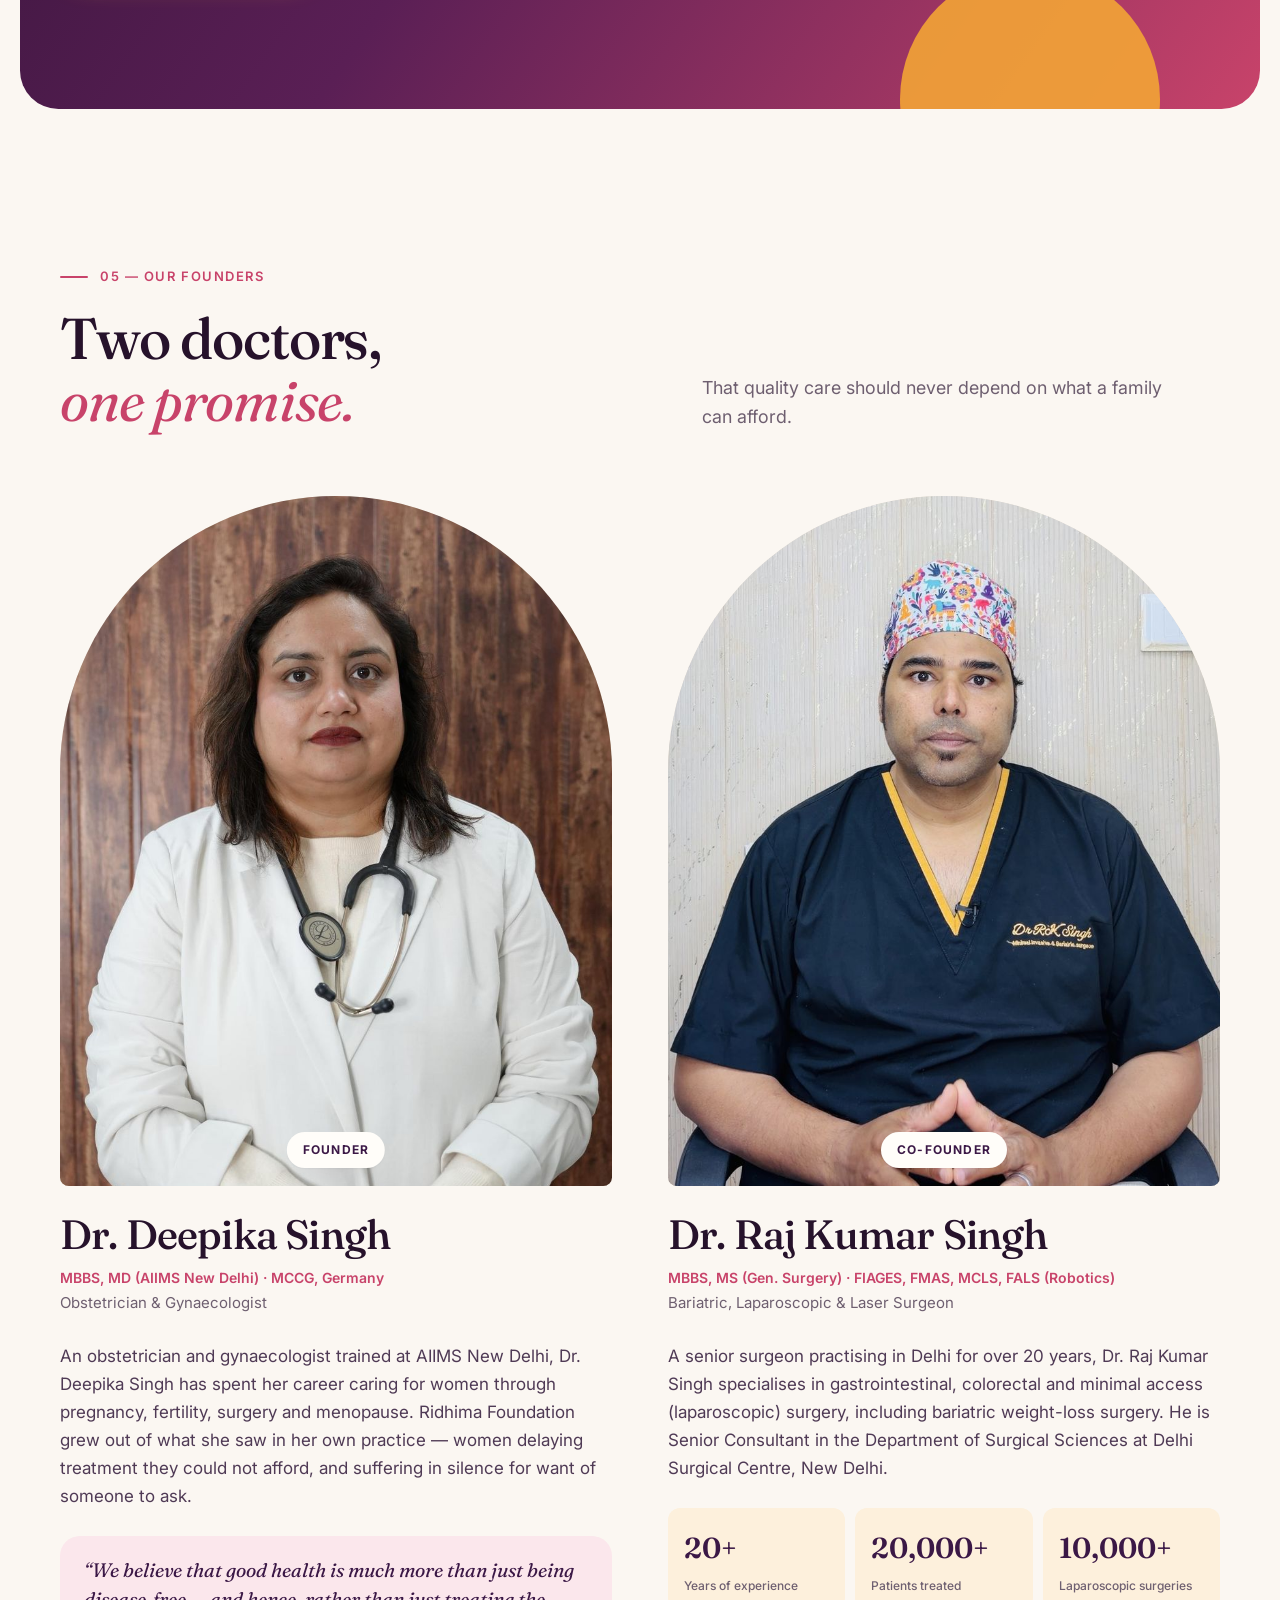
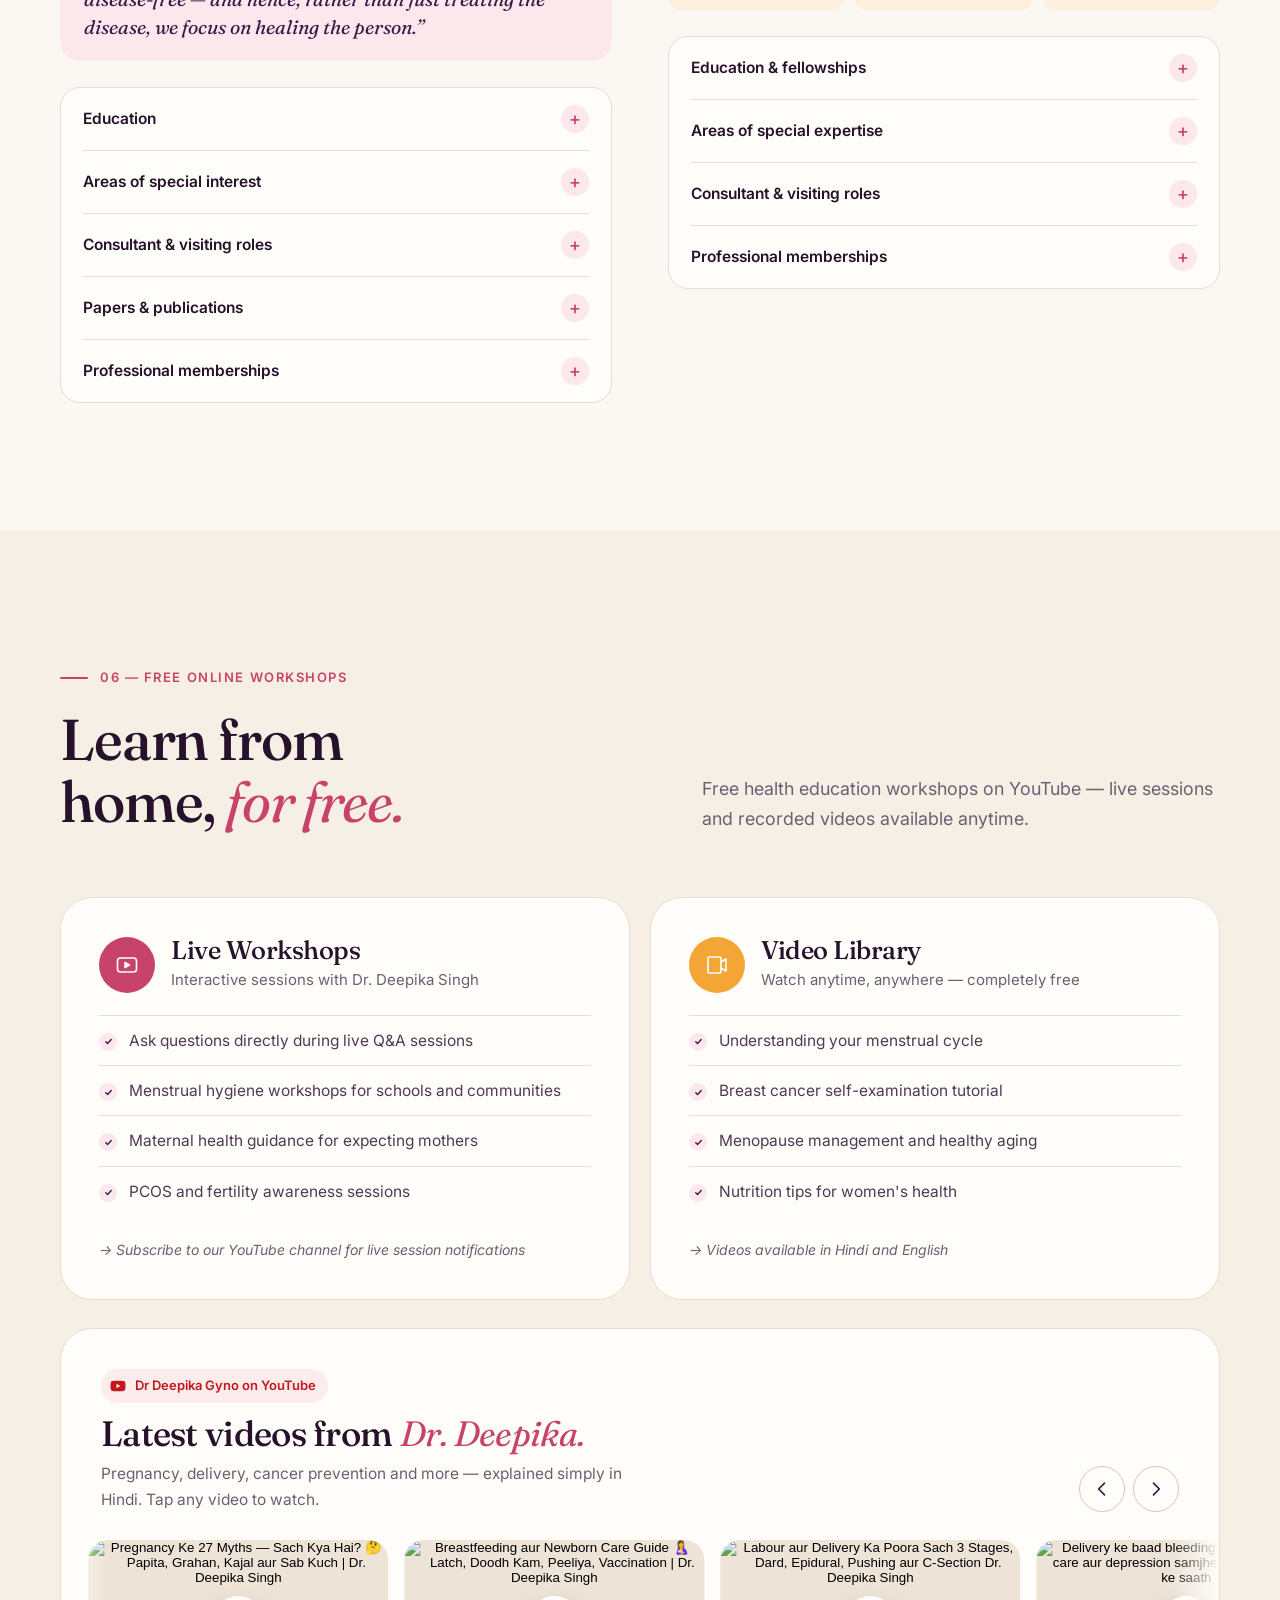
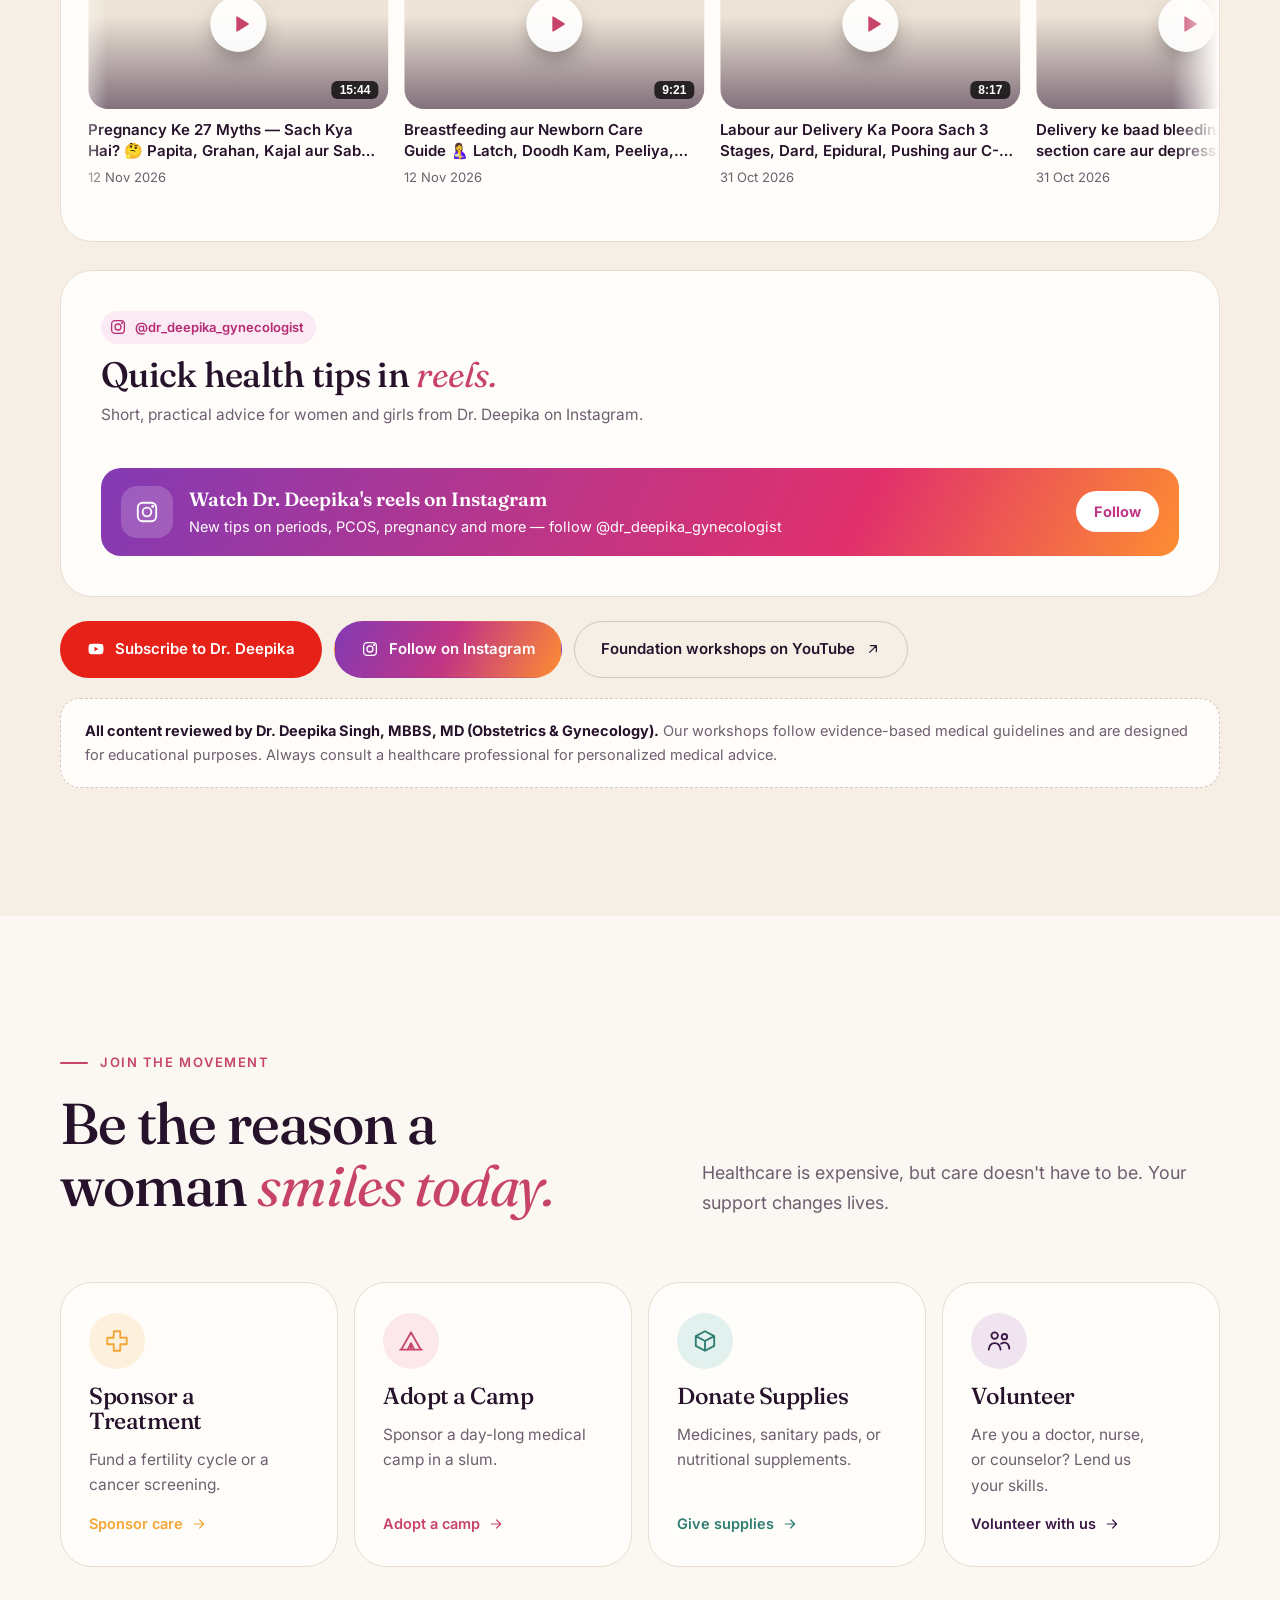
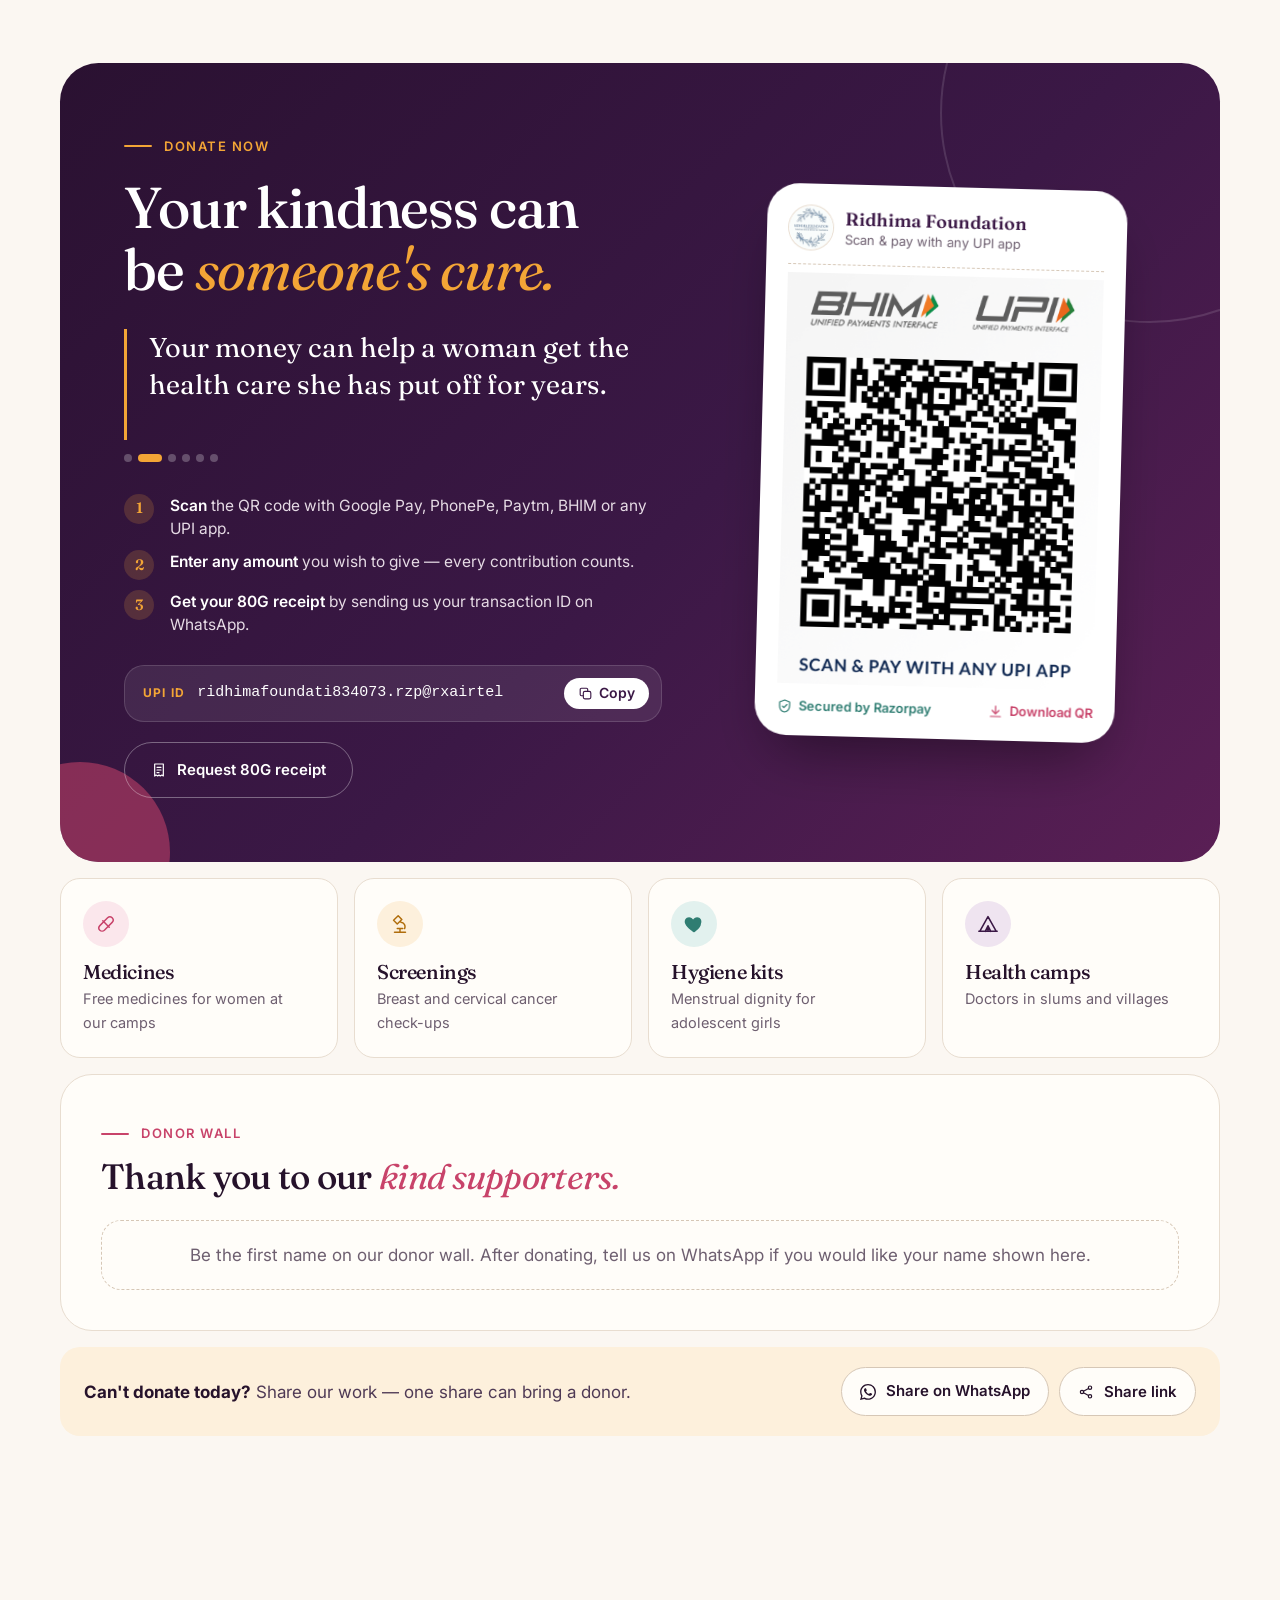
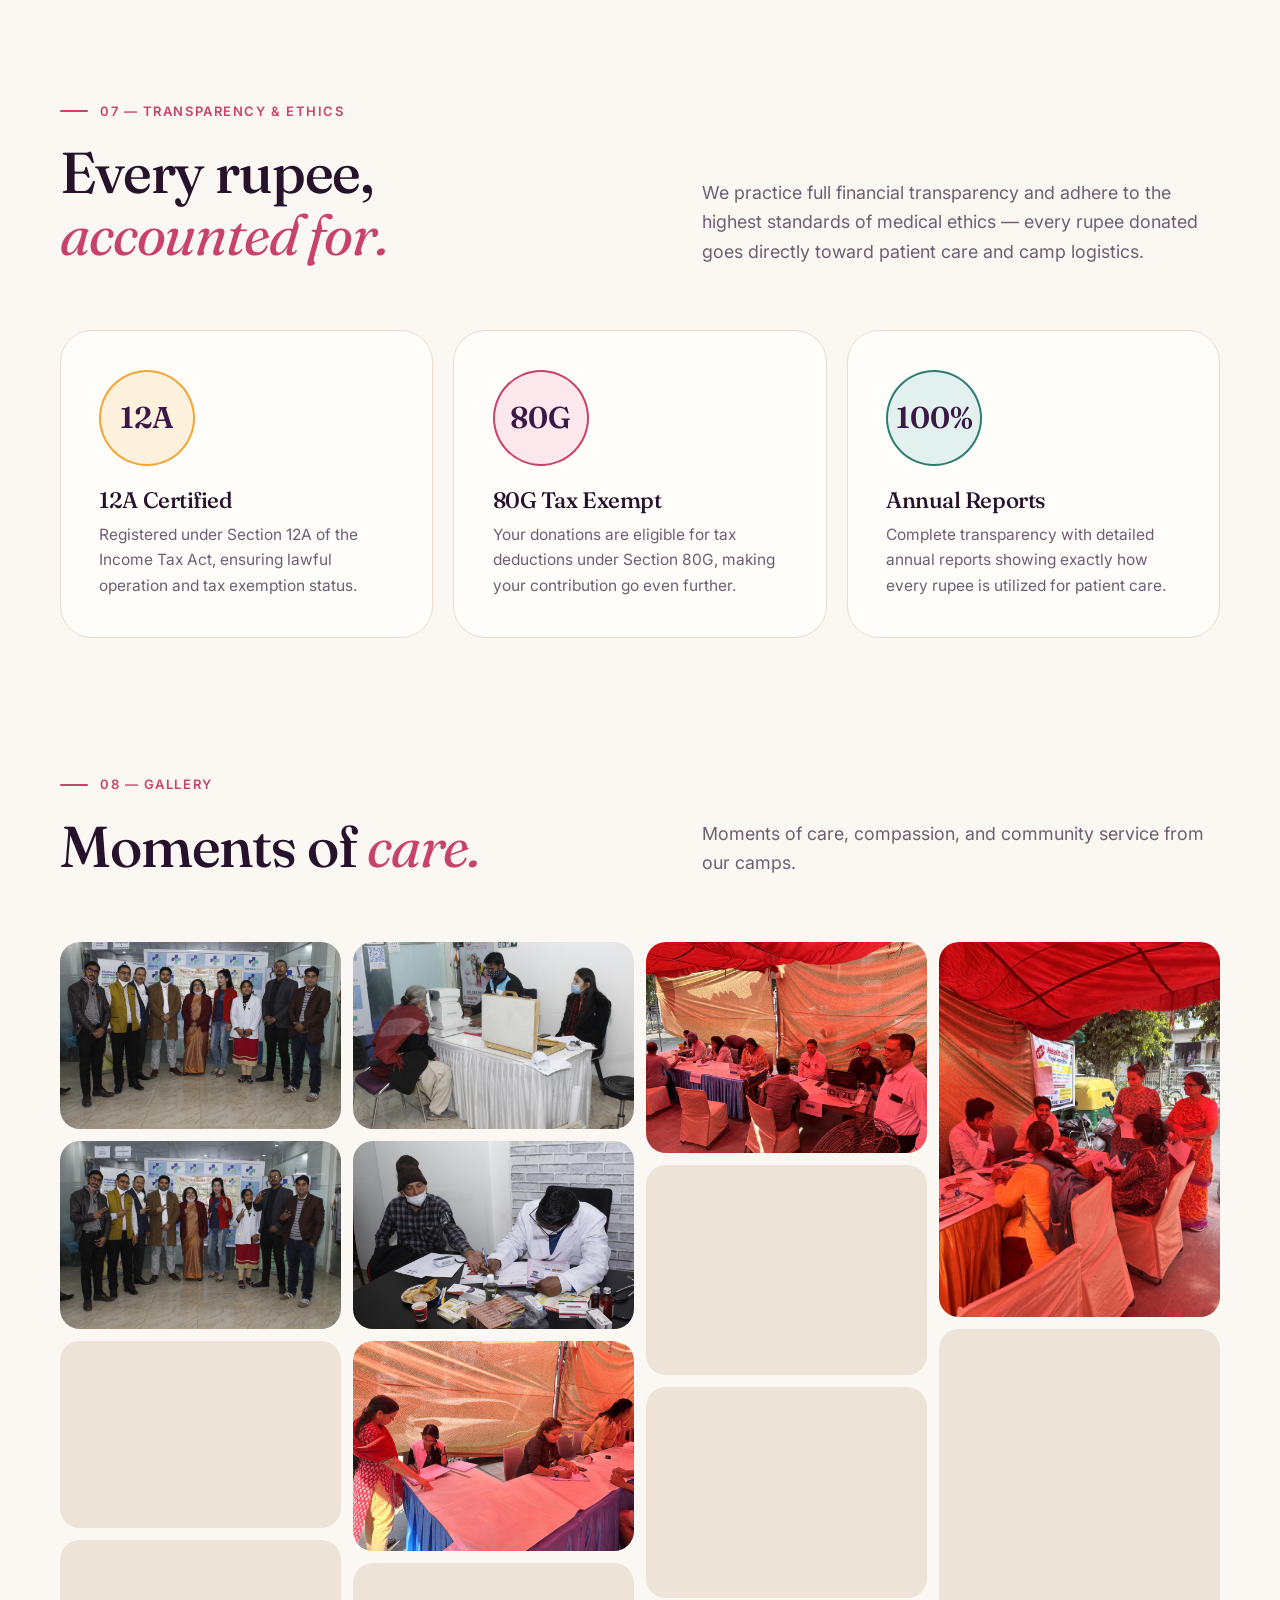
==== commit 5a4e0b5b: "Update YouTube videos" ====
--- a/index.html
+++ b/index.html
@@ -211,7 +211,7 @@
                     "name": "Pregnancy Ke 27 Myths — Sach Kya Hai? 🤔 Papita, Grahan, Kajal aur Sab Kuch | Dr. Deepika Singh",
                     "description": "Papita mat khao. Grahan mein mat niklo. Kesar doodh piyo, bacha gora hoga. Ghee khao, delivery aasaan hogi. 🤔 Bhaarat mein pregnancy ke around itni baatein hain ki samajhna mushkil ho jaata hai ki sach kya hai. Is series ki aakhri video mein Dr. Deepika Singh 27 myths ka jawab de rahi hain — eviden",
                     "thumbnailUrl": "https://i.ytimg.com/vi/kzfrbKlW6js/hqdefault.jpg",
-                    "uploadDate": "2026-11-12T17:53:24+00:00",
+                    "uploadDate": "2026-11-12T09:53:24-08:00",
                     "contentUrl": "https://www.youtube.com/watch?v=kzfrbKlW6js",
                     "embedUrl": "https://www.youtube-nocookie.com/embed/kzfrbKlW6js",
                     "inLanguage": "hi-IN",
@@ -220,7 +220,8 @@
                         "@id": "https://ridhimafoundation.org/#deepika-singh",
                         "name": "Dr. Deepika Singh",
                         "url": "https://ridhimafoundation.org/#founders"
-                    }
+                    },
+                    "duration": "PT15M44S"
                 }
             },
             {
@@ -231,7 +232,7 @@
                     "name": "Breastfeeding aur Newborn Care Guide 🤱 Latch, Doodh Kam, Peeliya, Vaccination | Dr. Deepika Singh",
                     "description": "Baby ghar aa gaya — aur ab har cheez ek sawaal hai. 🤱 \"Doodh poora ho raha hai?\" \"Itna kyun ro raha hai?\" \"Peeliya kab tak?\" Dr. Deepika Singh is video mein breastfeeding aur newborn care ka poora practical guide de rahi hain — pehle 40 din ke liye. Bina daraaye, bina judge kiye.\n\nIs video mein aap",
                     "thumbnailUrl": "https://i.ytimg.com/vi/txSlp6CRX9c/hqdefault.jpg",
-                    "uploadDate": "2026-11-12T17:42:34+00:00",
+                    "uploadDate": "2026-11-12T09:42:34-08:00",
                     "contentUrl": "https://www.youtube.com/watch?v=txSlp6CRX9c",
                     "embedUrl": "https://www.youtube-nocookie.com/embed/txSlp6CRX9c",
                     "inLanguage": "hi-IN",
@@ -240,7 +241,8 @@
                         "@id": "https://ridhimafoundation.org/#deepika-singh",
                         "name": "Dr. Deepika Singh",
                         "url": "https://ridhimafoundation.org/#founders"
-                    }
+                    },
+                    "duration": "PT9M21S"
                 }
             },
             {
@@ -1230,6 +1232,7 @@
                                 <button type="button" class="vthumb" data-yt="kzfrbKlW6js" data-title="Pregnancy Ke 27 Myths — Sach Kya Hai? 🤔 Papita, Grahan, Kajal aur Sab Kuch | Dr. Deepika Singh">
                                     <img src="https://i.ytimg.com/vi/kzfrbKlW6js/hqdefault.jpg" alt="Pregnancy Ke 27 Myths — Sach Kya Hai? 🤔 Papita, Grahan, Kajal aur Sab Kuch | Dr. Deepika Singh" width="480" height="360" loading="lazy" decoding="async">
                                     <span class="vplay" aria-hidden="true"><svg><use href="#i-play" /></svg></span>
+                                    <span class="vdur">15:44</span>
                                 </button>
                                 <h3><a href="https://www.youtube.com/watch?v=kzfrbKlW6js" target="_blank" rel="noopener noreferrer">Pregnancy Ke 27 Myths — Sach Kya Hai? 🤔 Papita, Grahan, Kajal aur Sab Kuch | Dr. Deepika Singh</a></h3>
                                 <time datetime="2026-11-12">12 Nov 2026</time>
@@ -1238,6 +1241,7 @@
                                 <button type="button" class="vthumb" data-yt="txSlp6CRX9c" data-title="Breastfeeding aur Newborn Care Guide 🤱 Latch, Doodh Kam, Peeliya, Vaccination | Dr. Deepika Singh">
                                     <img src="https://i.ytimg.com/vi/txSlp6CRX9c/hqdefault.jpg" alt="Breastfeeding aur Newborn Care Guide 🤱 Latch, Doodh Kam, Peeliya, Vaccination | Dr. Deepika Singh" width="480" height="360" loading="lazy" decoding="async">
                                     <span class="vplay" aria-hidden="true"><svg><use href="#i-play" /></svg></span>
+                                    <span class="vdur">9:21</span>
                                 </button>
                                 <h3><a href="https://www.youtube.com/watch?v=txSlp6CRX9c" target="_blank" rel="noopener noreferrer">Breastfeeding aur Newborn Care Guide 🤱 Latch, Doodh Kam, Peeliya, Vaccination | Dr. Deepika Singh</a></h3>
                                 <time datetime="2026-11-12">12 Nov 2026</time>
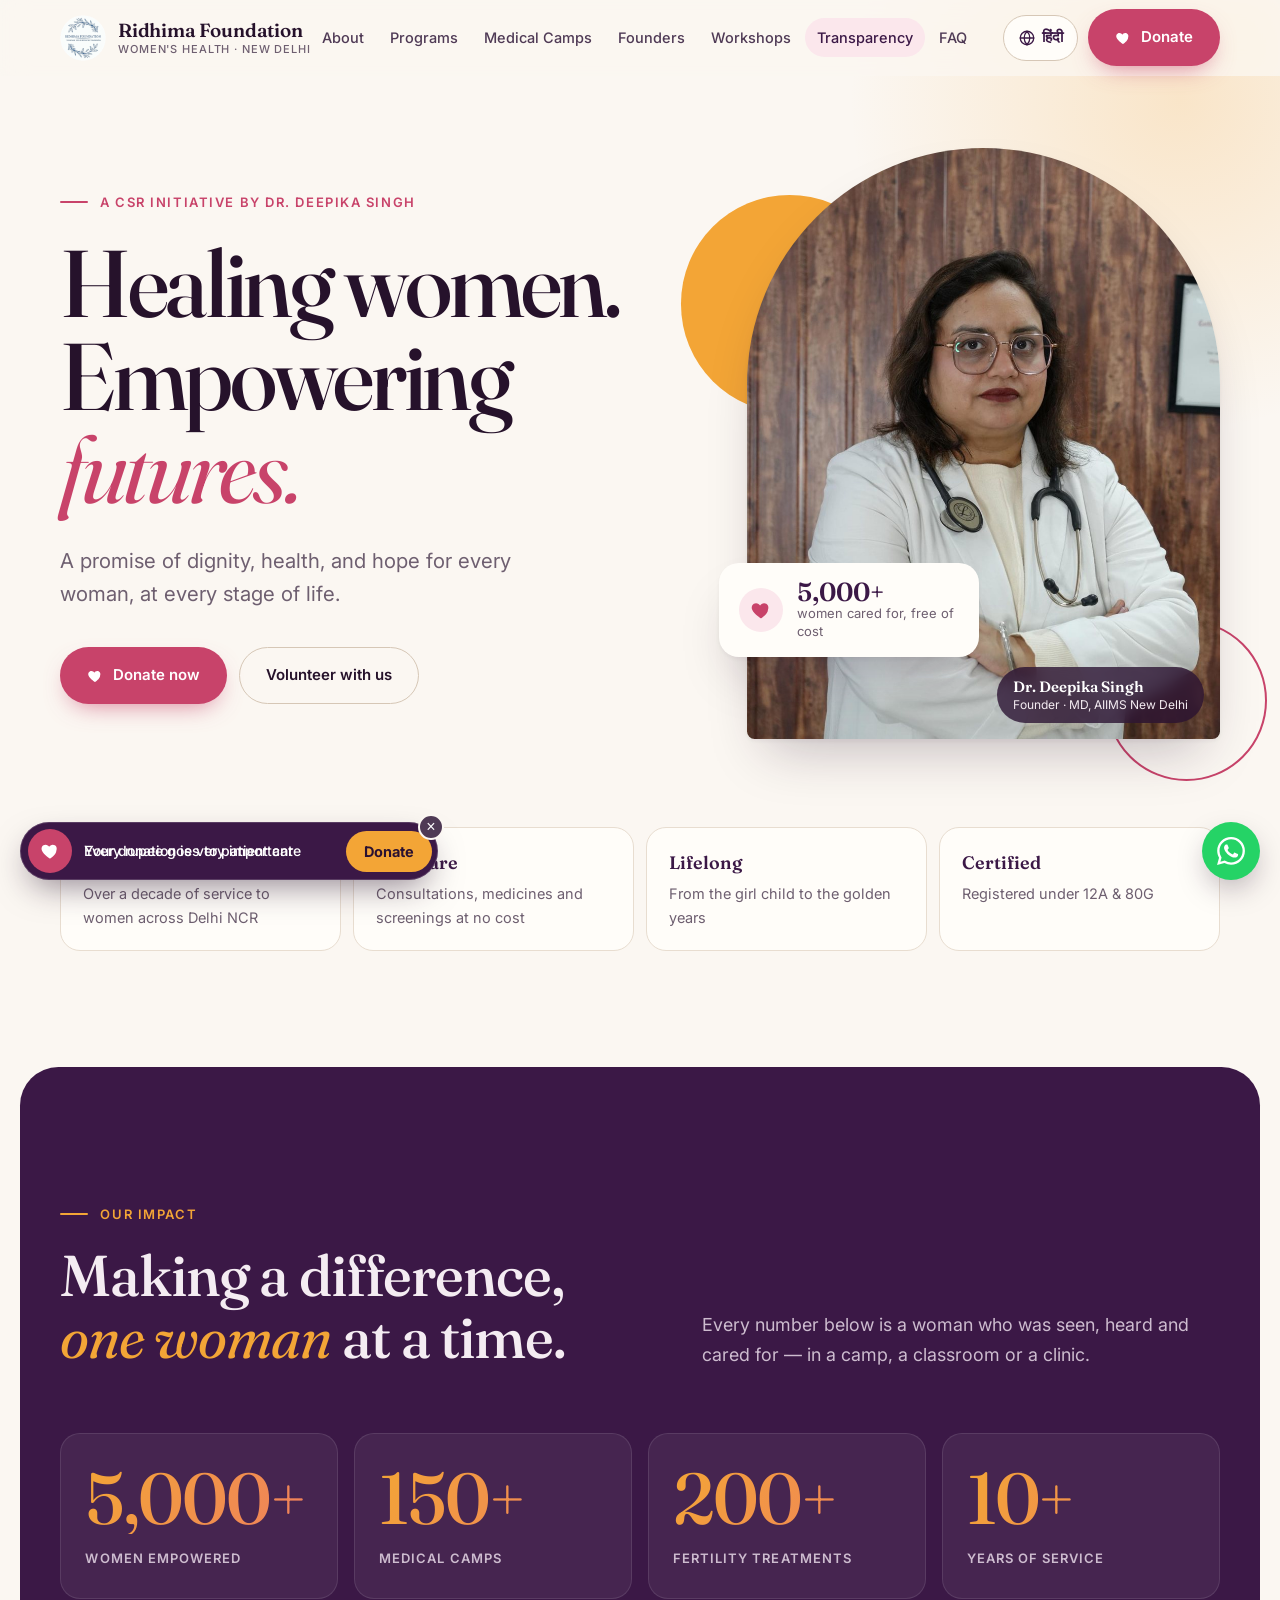
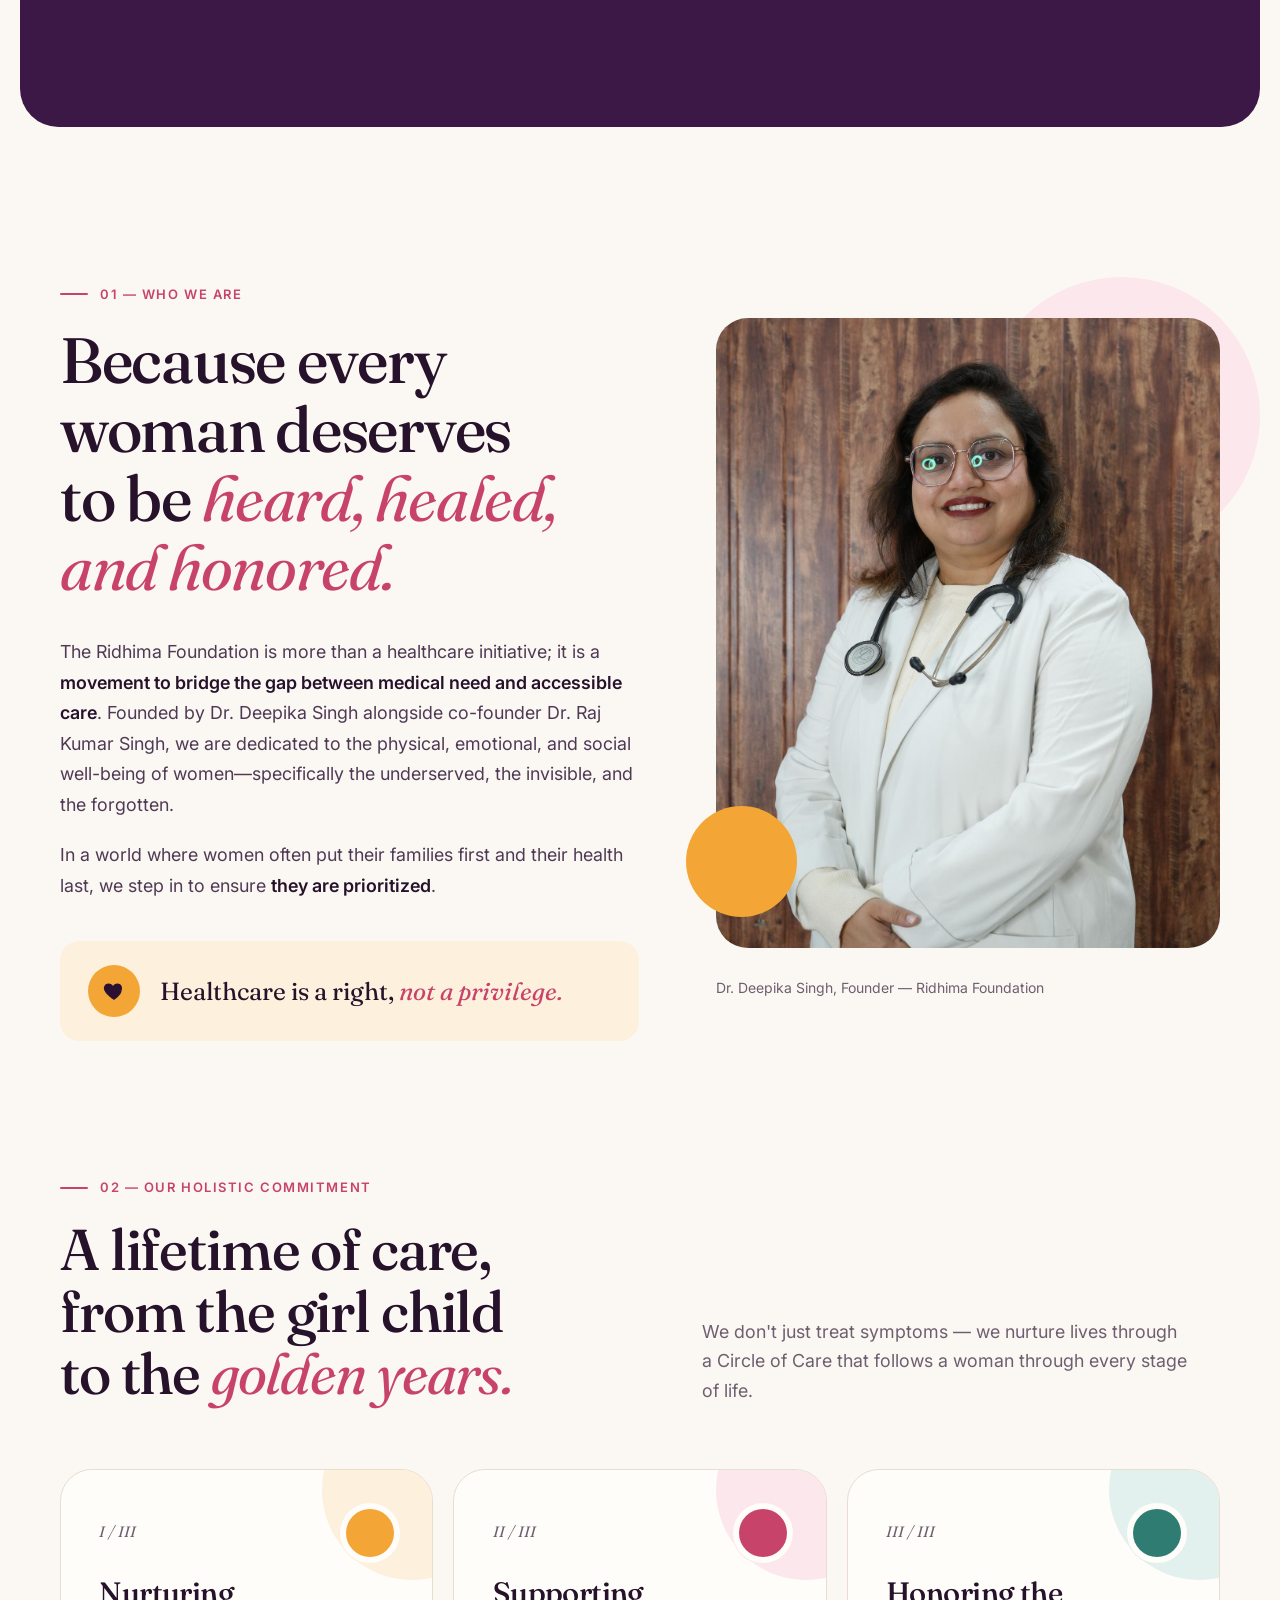
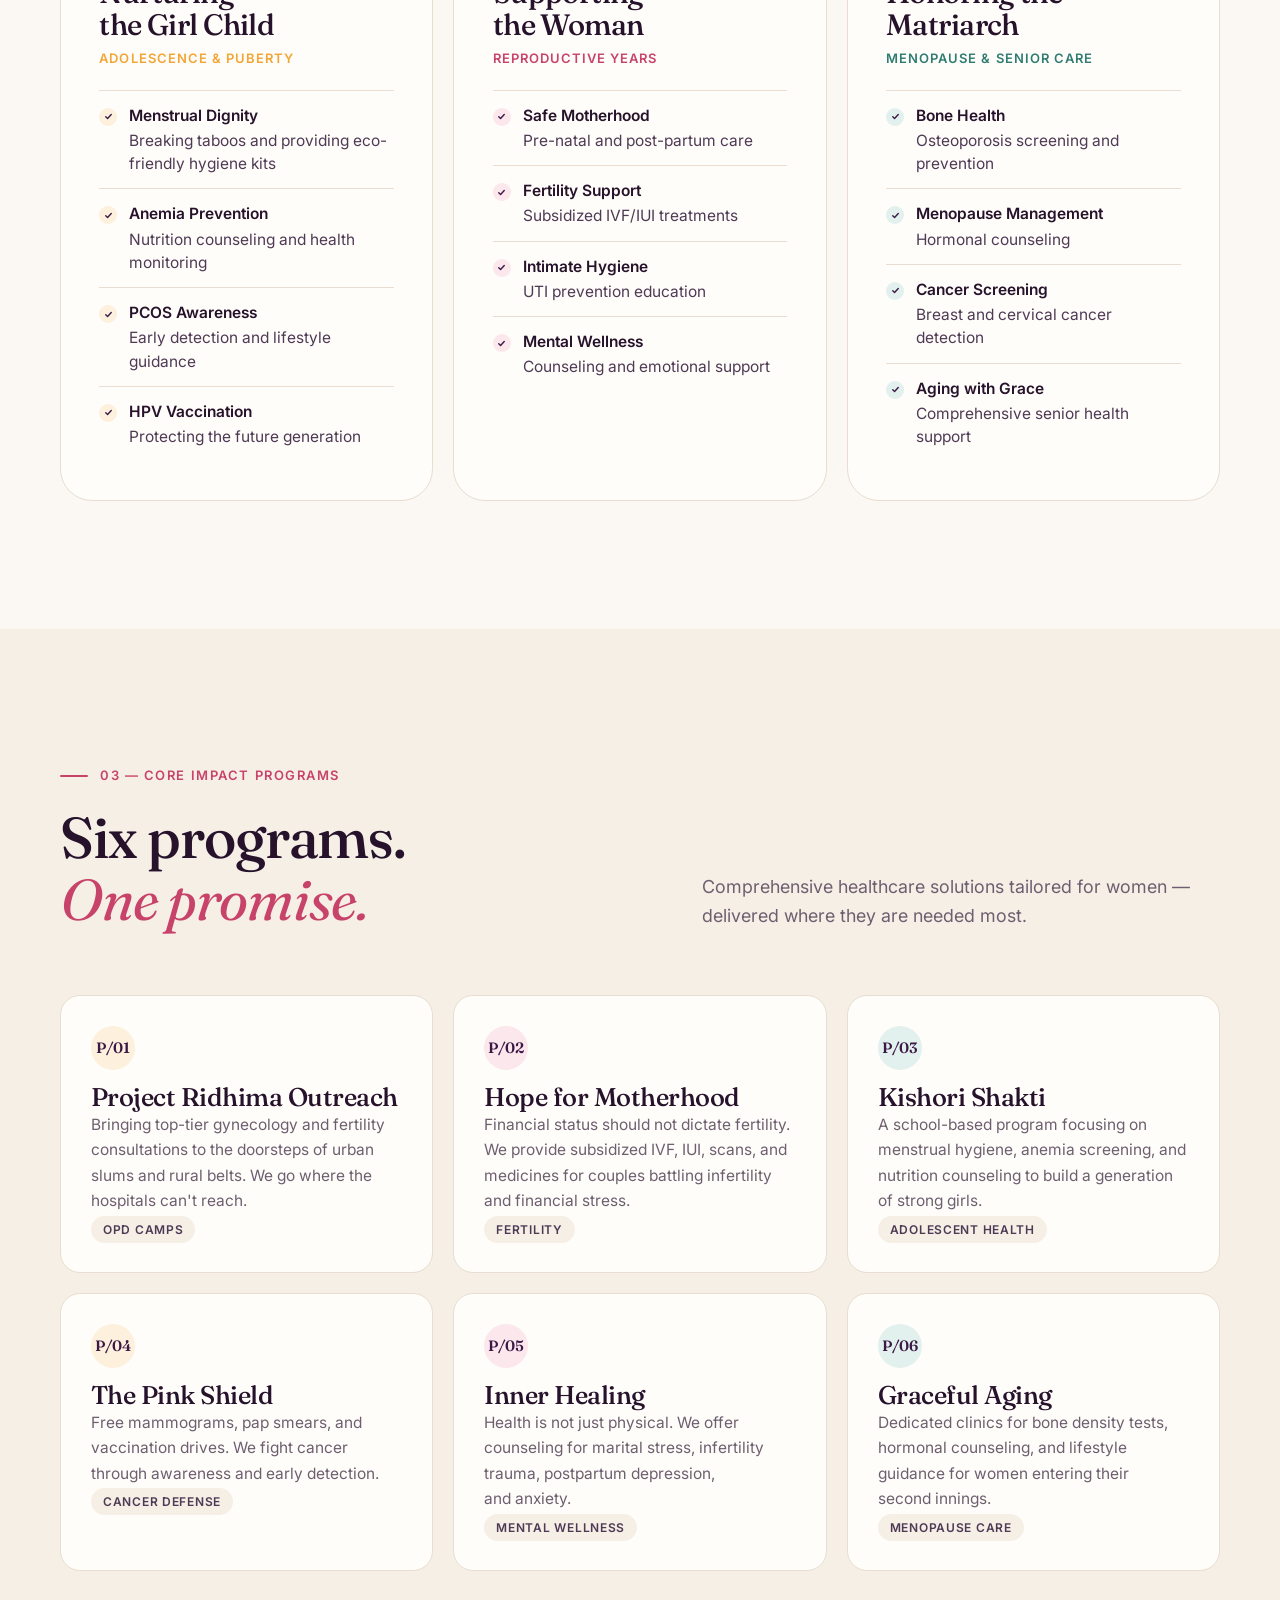
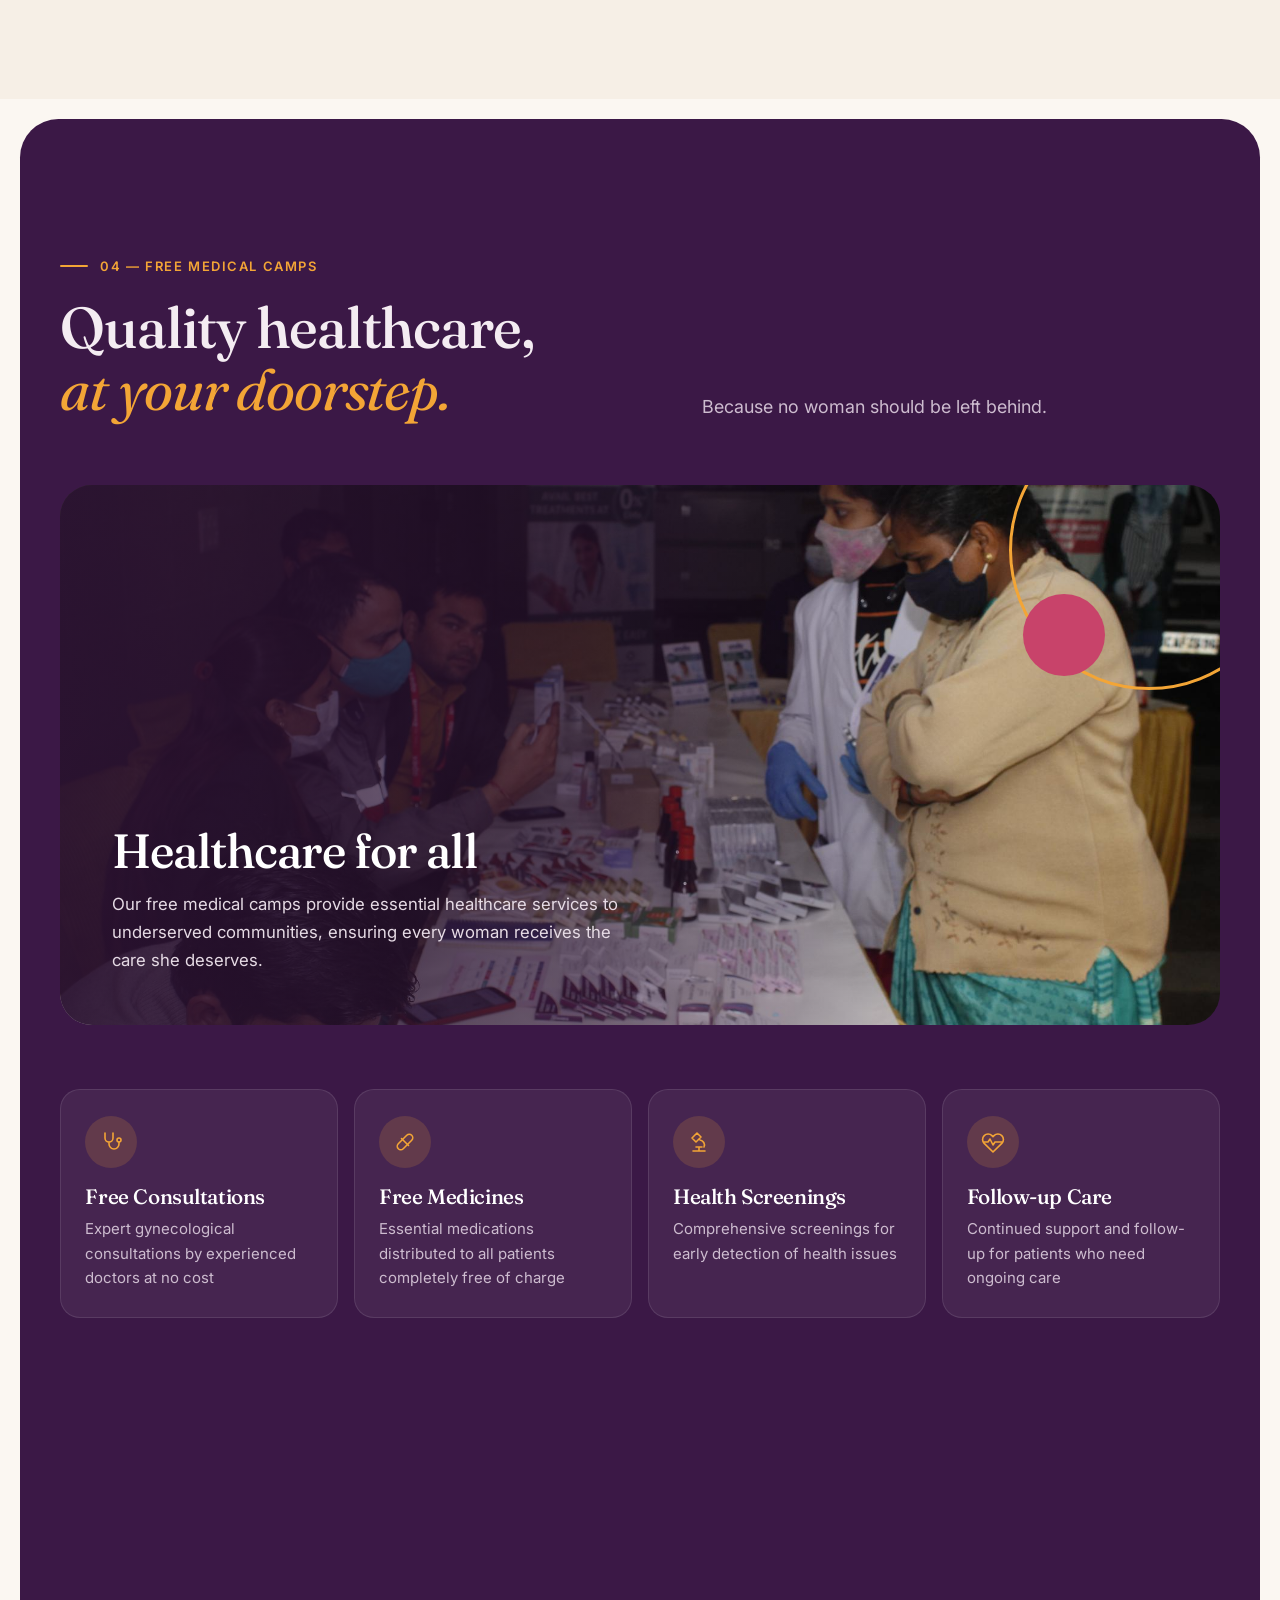
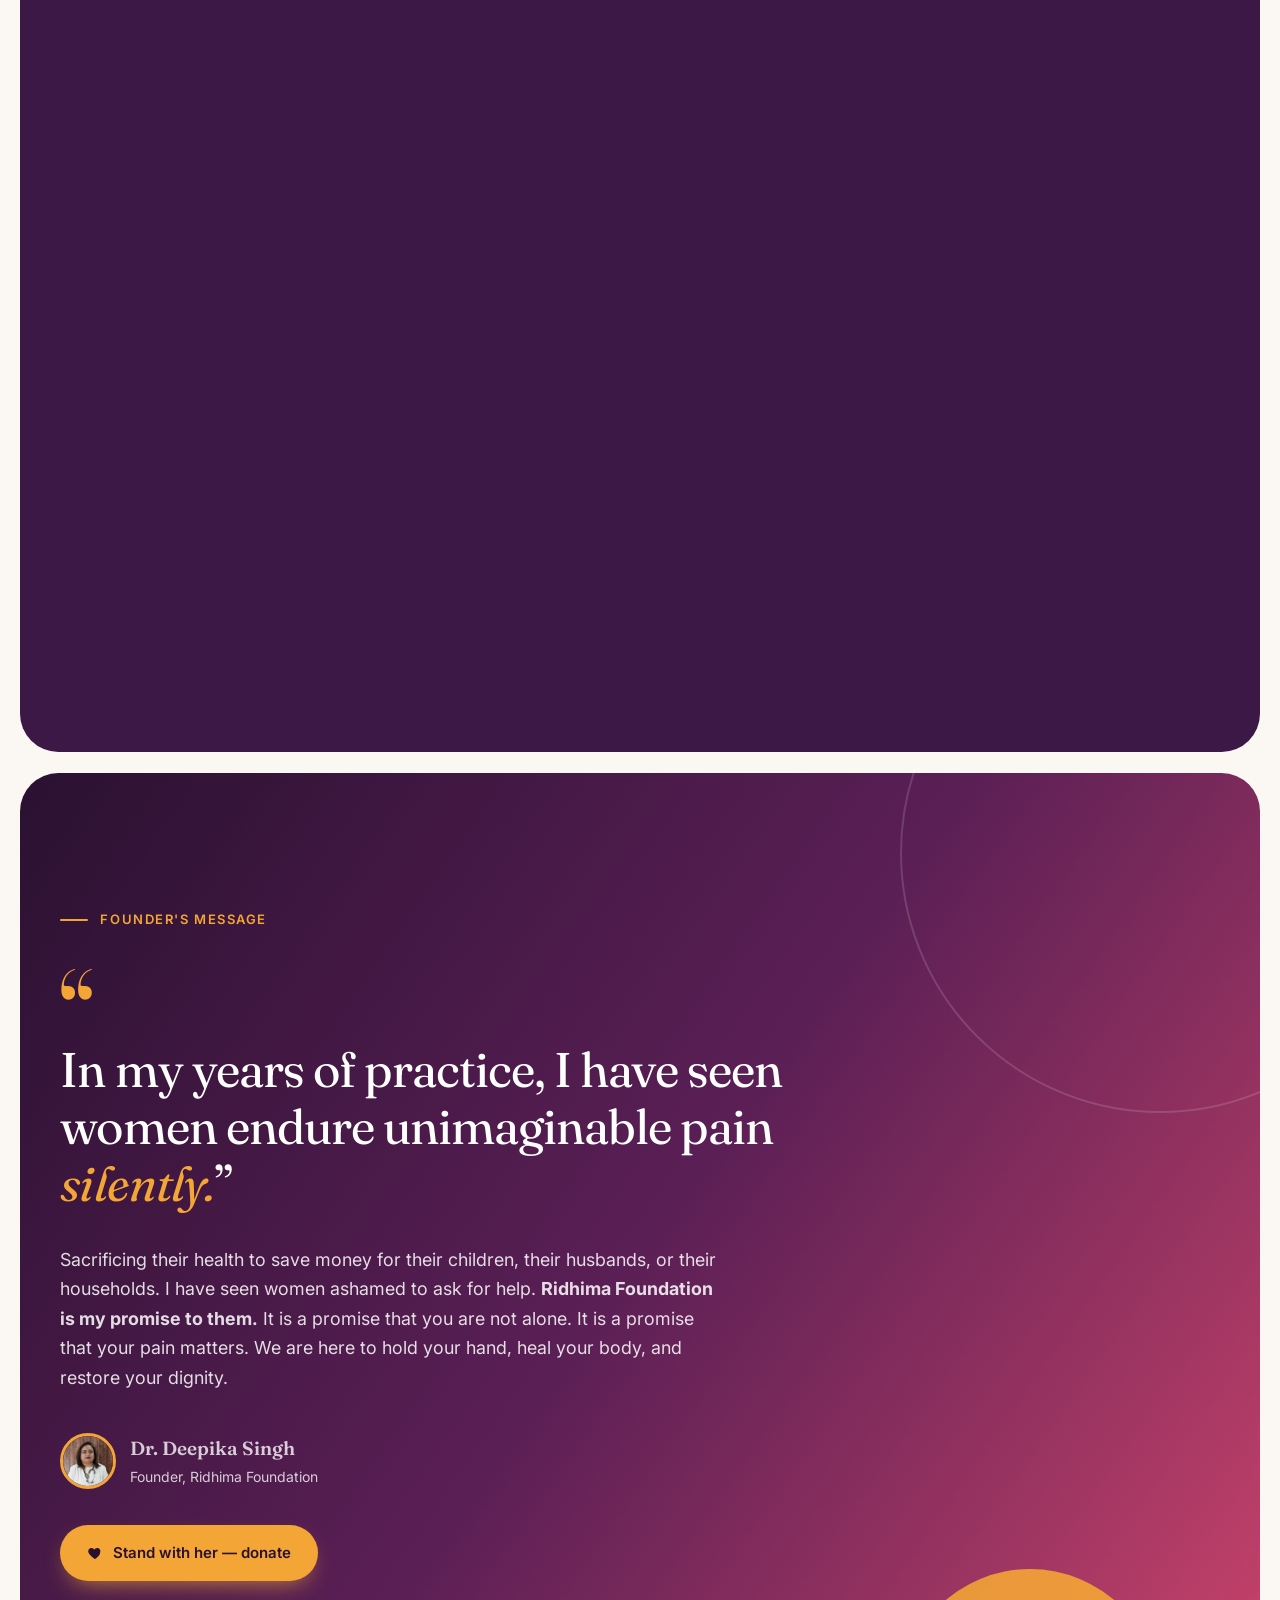
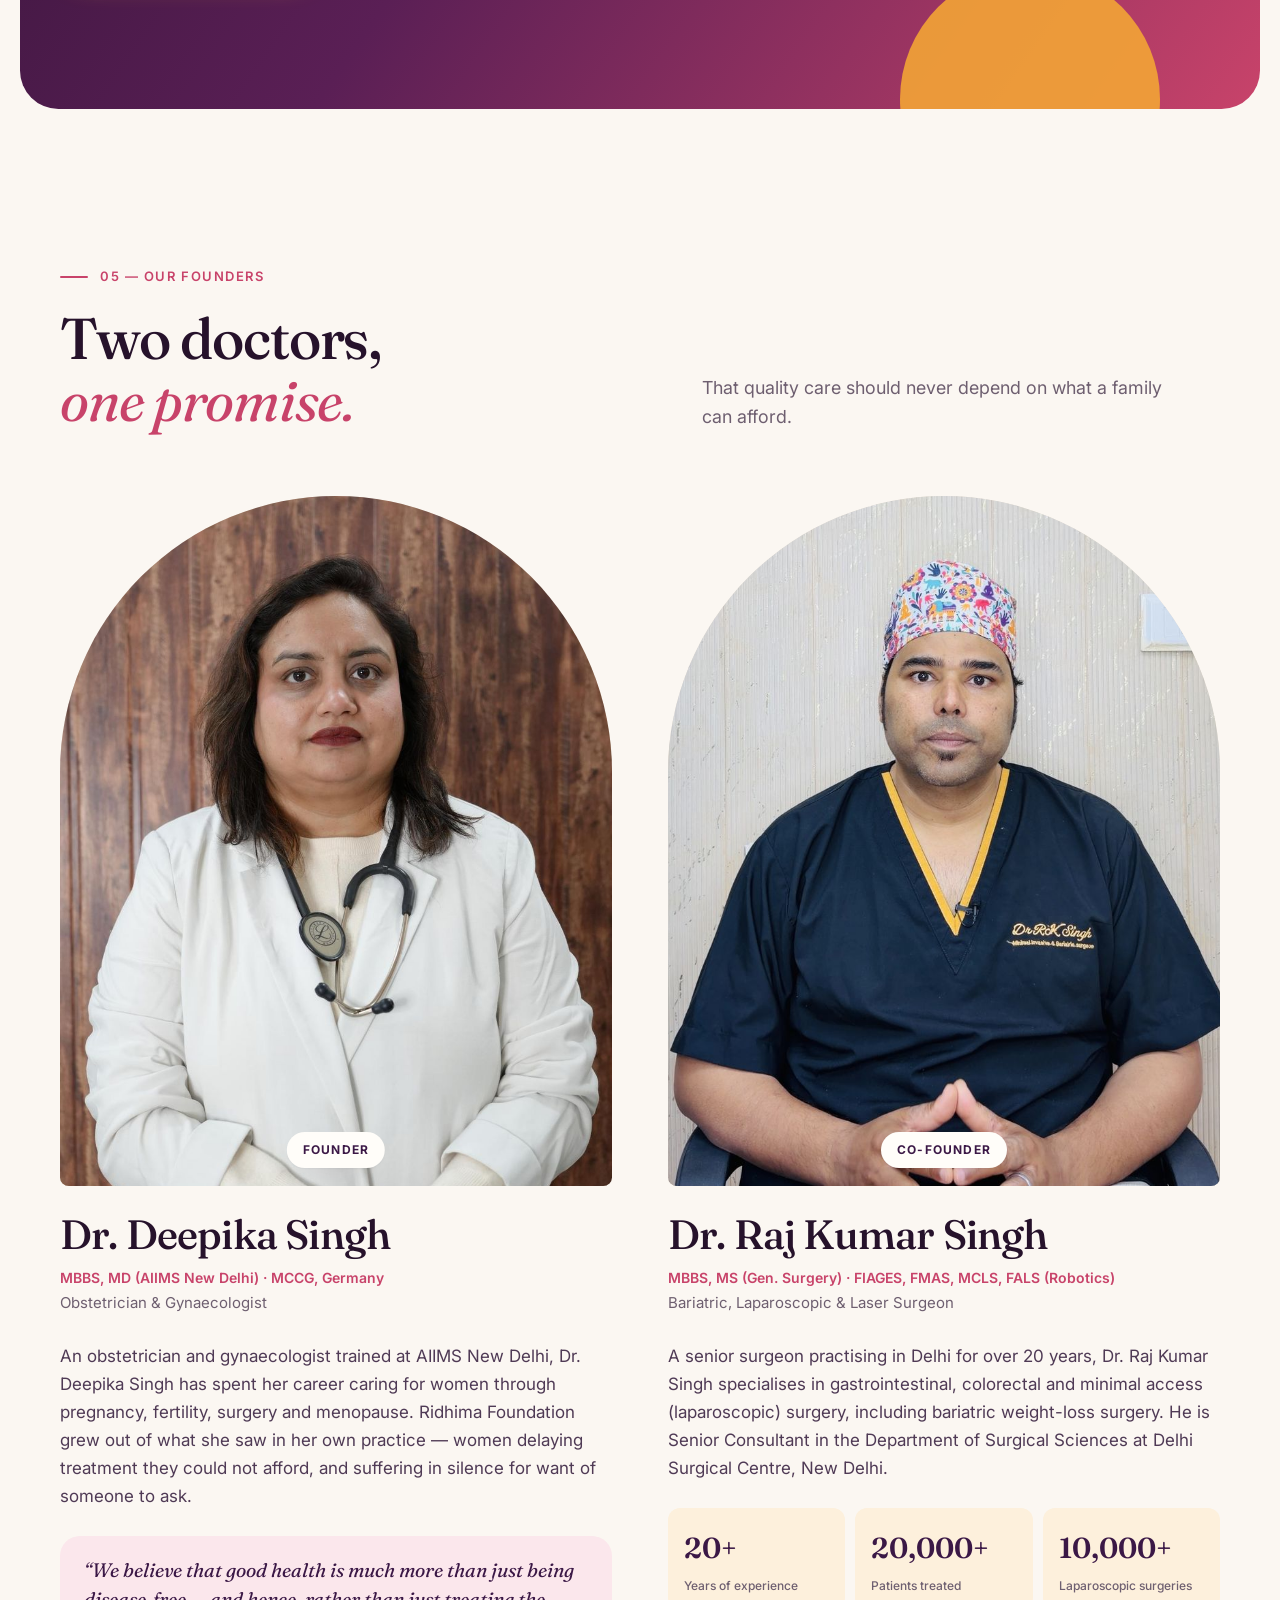
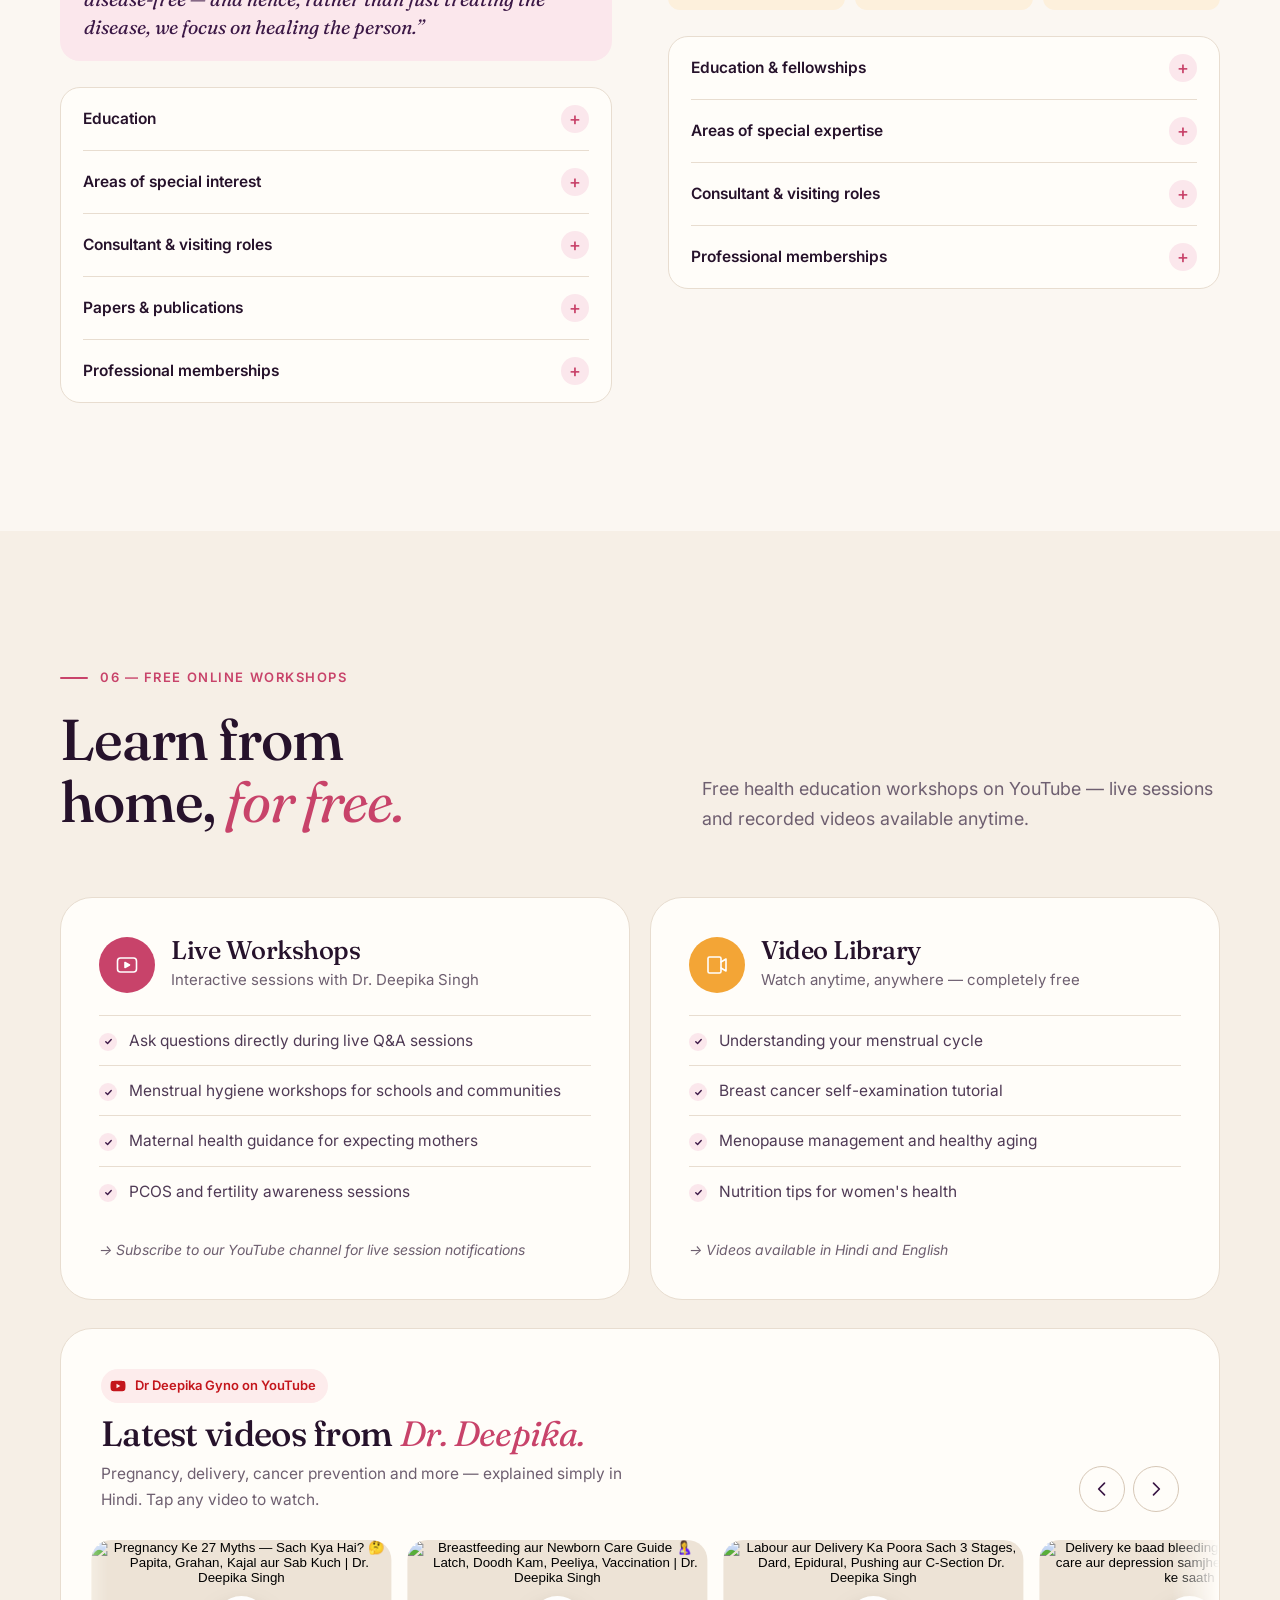
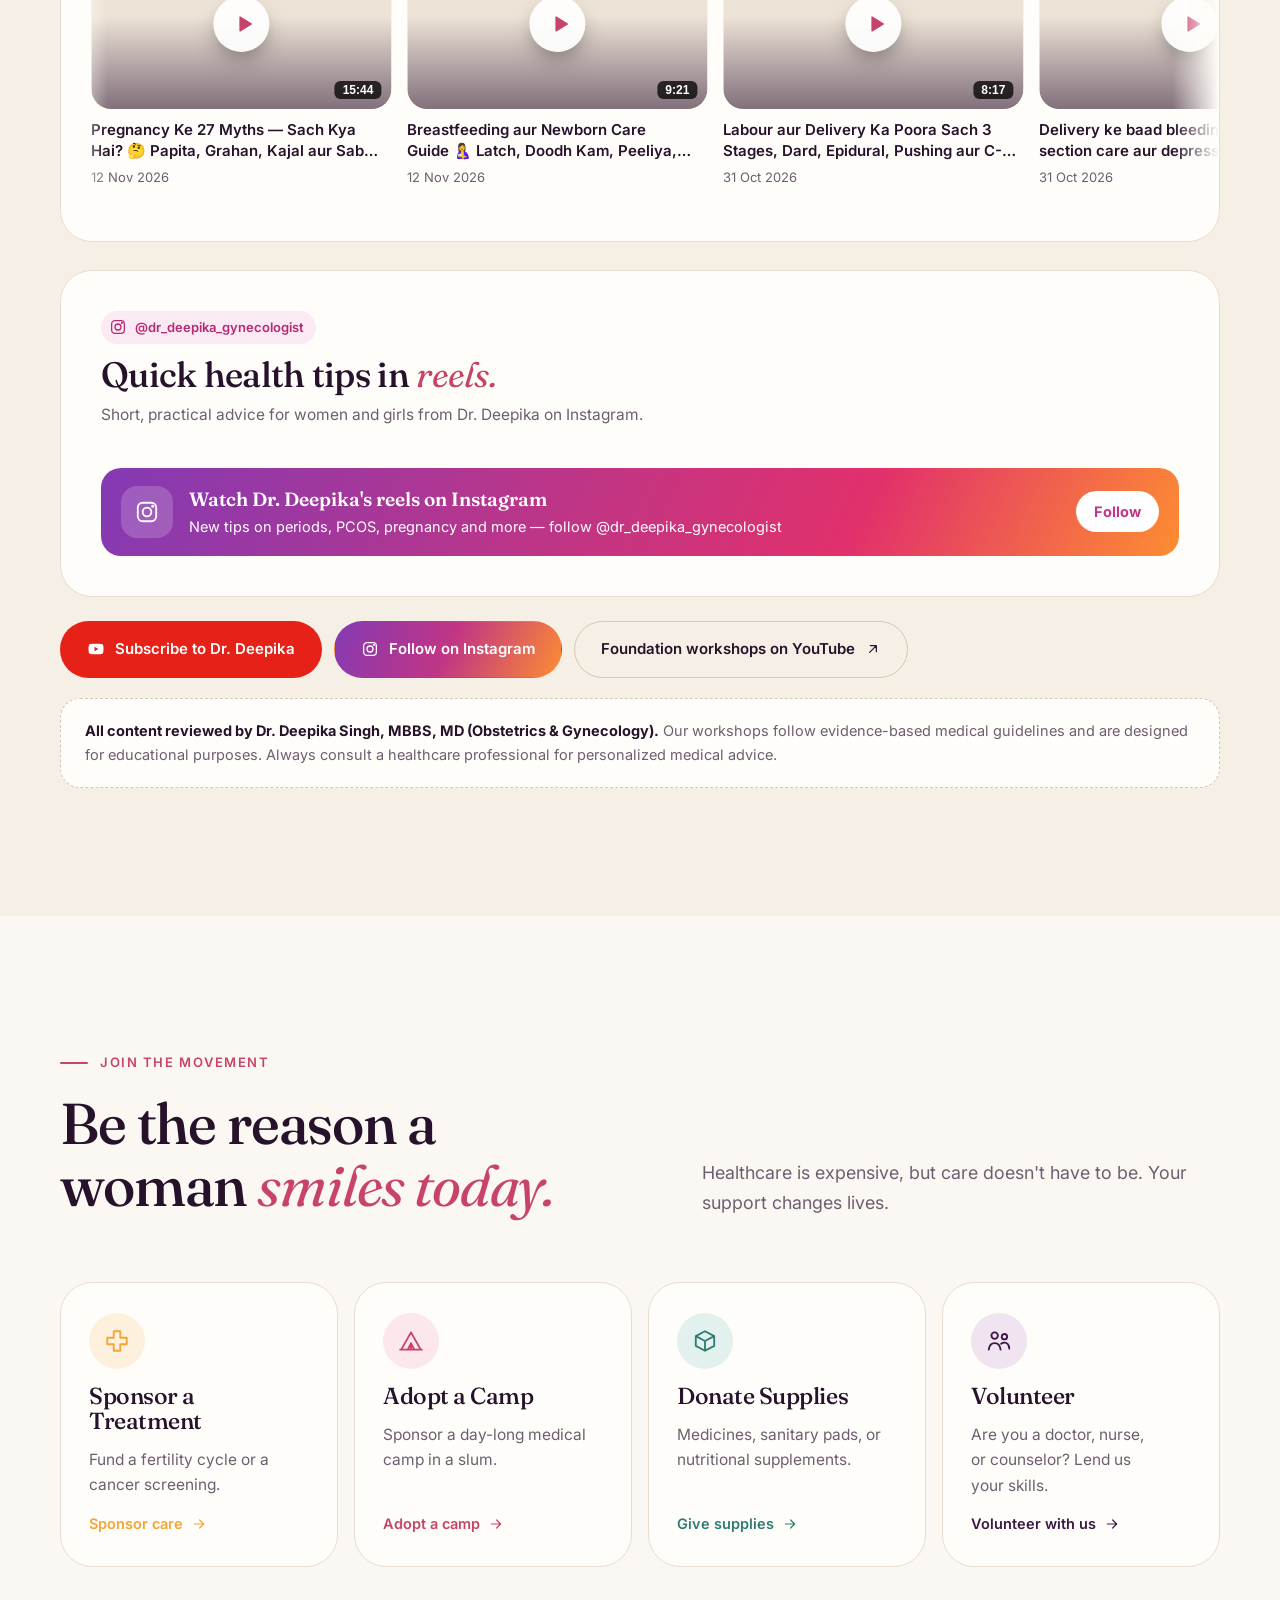
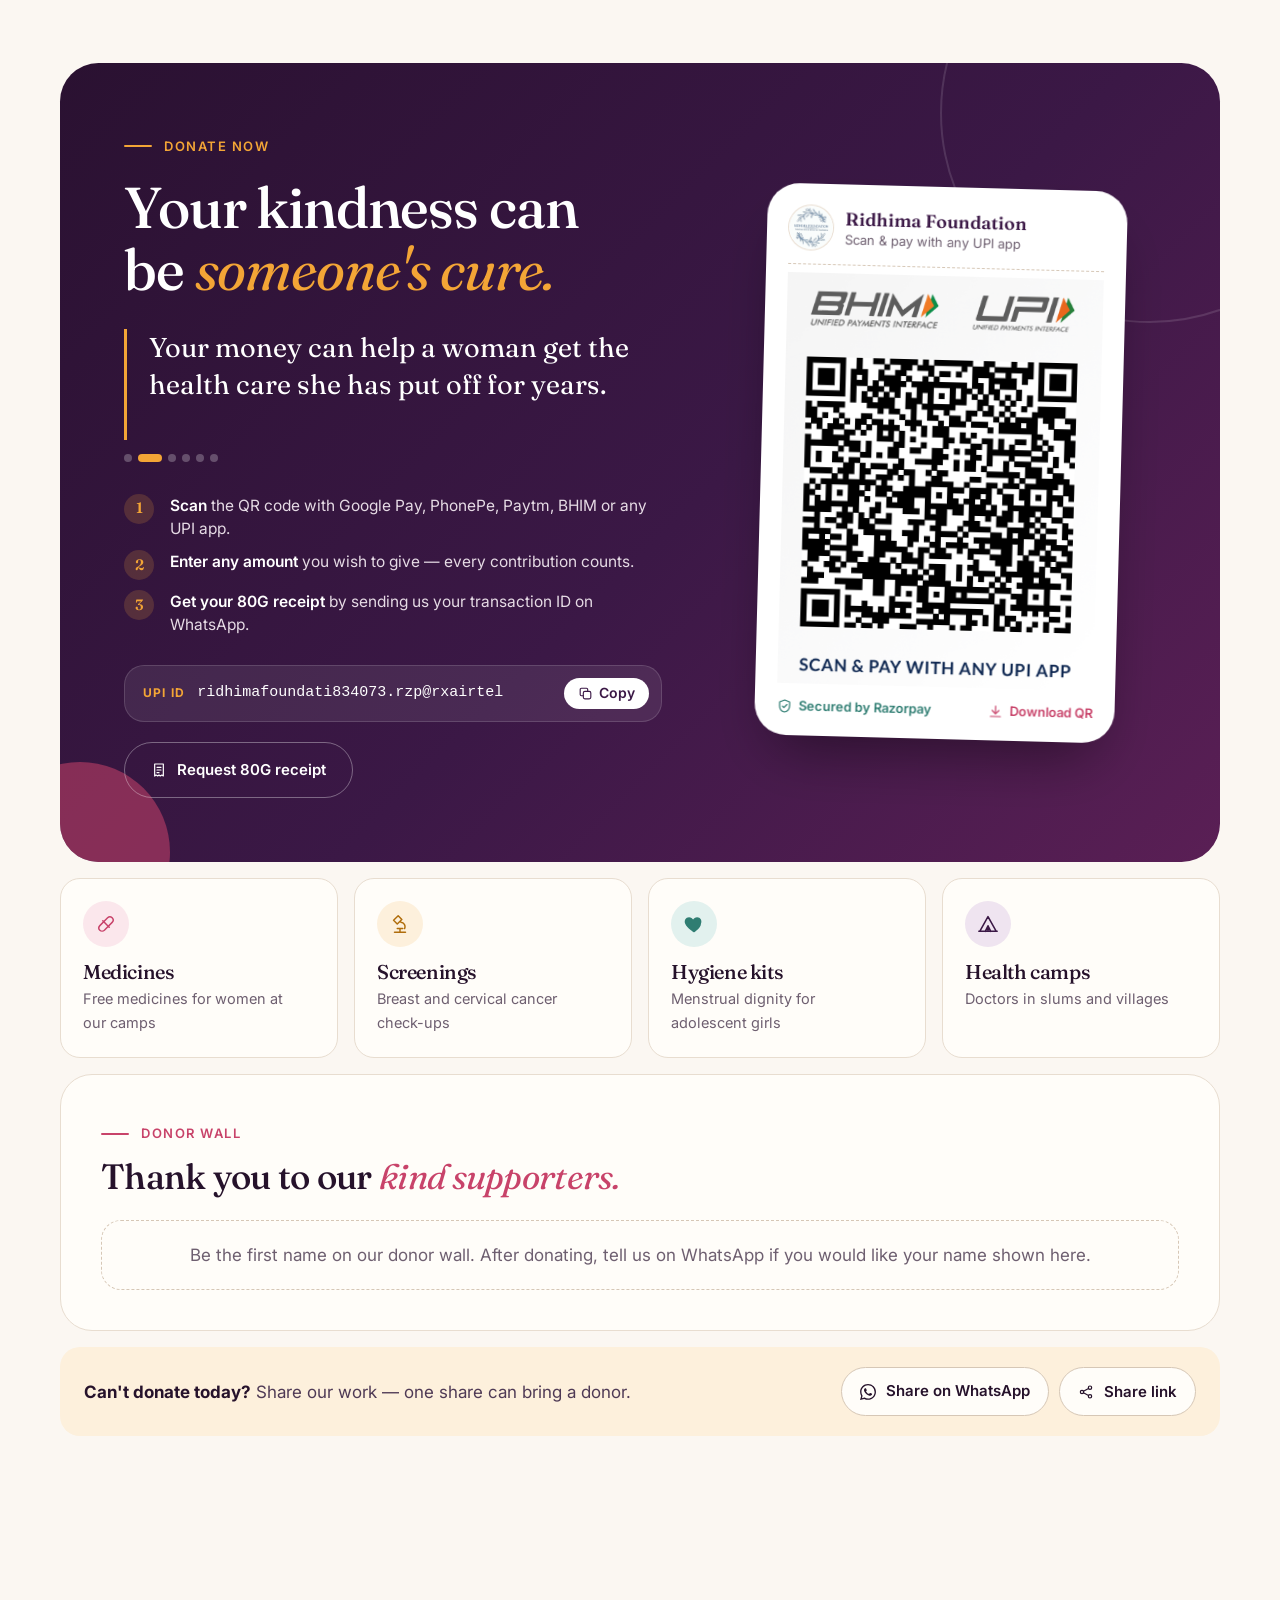
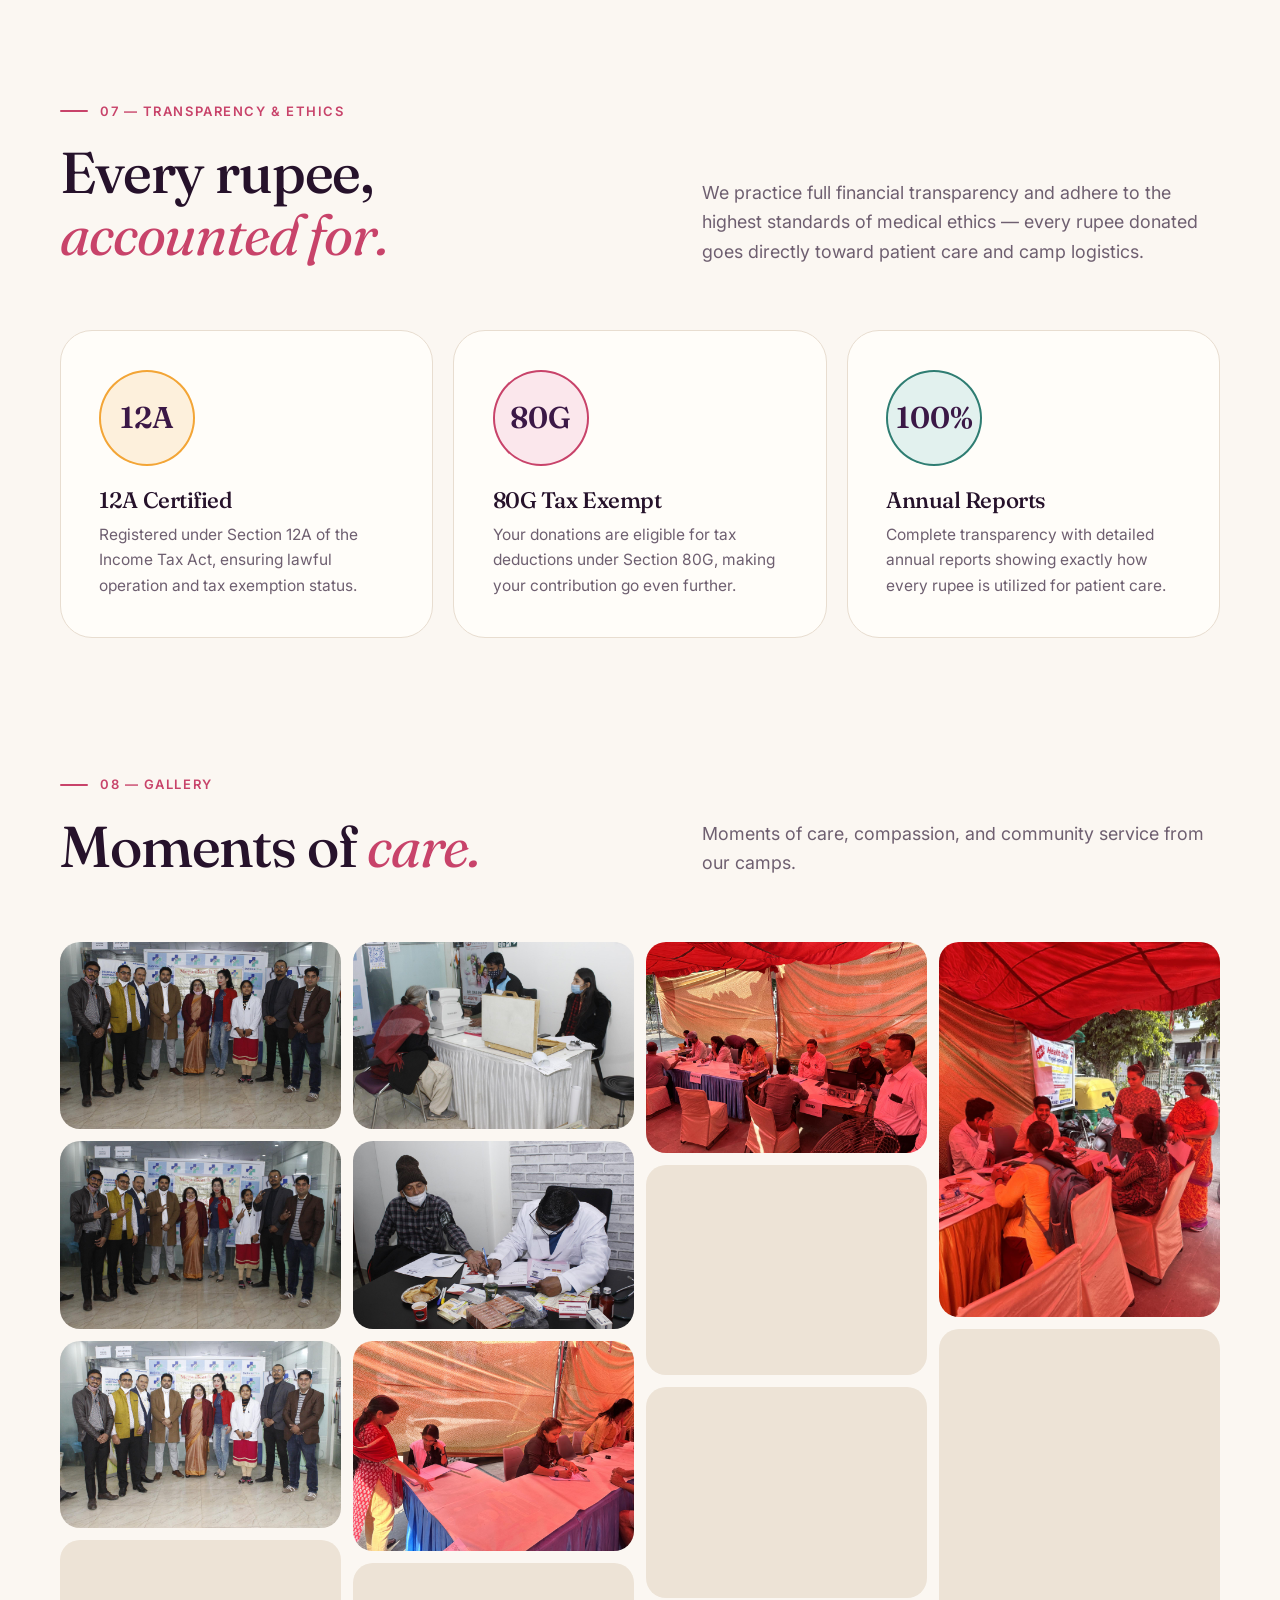
==== commit 2b77d9e7: "Update YouTube videos" ====
--- a/index.html
+++ b/index.html
@@ -211,7 +211,7 @@
                     "name": "Pregnancy Ke 27 Myths — Sach Kya Hai? 🤔 Papita, Grahan, Kajal aur Sab Kuch | Dr. Deepika Singh",
                     "description": "Papita mat khao. Grahan mein mat niklo. Kesar doodh piyo, bacha gora hoga. Ghee khao, delivery aasaan hogi. 🤔 Bhaarat mein pregnancy ke around itni baatein hain ki samajhna mushkil ho jaata hai ki sach kya hai. Is series ki aakhri video mein Dr. Deepika Singh 27 myths ka jawab de rahi hain — eviden",
                     "thumbnailUrl": "https://i.ytimg.com/vi/kzfrbKlW6js/hqdefault.jpg",
-                    "uploadDate": "2026-11-12T09:53:24-08:00",
+                    "uploadDate": "2026-11-12T17:53:24+00:00",
                     "contentUrl": "https://www.youtube.com/watch?v=kzfrbKlW6js",
                     "embedUrl": "https://www.youtube-nocookie.com/embed/kzfrbKlW6js",
                     "inLanguage": "hi-IN",
@@ -232,7 +232,7 @@
                     "name": "Breastfeeding aur Newborn Care Guide 🤱 Latch, Doodh Kam, Peeliya, Vaccination | Dr. Deepika Singh",
                     "description": "Baby ghar aa gaya — aur ab har cheez ek sawaal hai. 🤱 \"Doodh poora ho raha hai?\" \"Itna kyun ro raha hai?\" \"Peeliya kab tak?\" Dr. Deepika Singh is video mein breastfeeding aur newborn care ka poora practical guide de rahi hain — pehle 40 din ke liye. Bina daraaye, bina judge kiye.\n\nIs video mein aap",
                     "thumbnailUrl": "https://i.ytimg.com/vi/txSlp6CRX9c/hqdefault.jpg",
-                    "uploadDate": "2026-11-12T09:42:34-08:00",
+                    "uploadDate": "2026-11-12T17:42:34+00:00",
                     "contentUrl": "https://www.youtube.com/watch?v=txSlp6CRX9c",
                     "embedUrl": "https://www.youtube-nocookie.com/embed/txSlp6CRX9c",
                     "inLanguage": "hi-IN",
